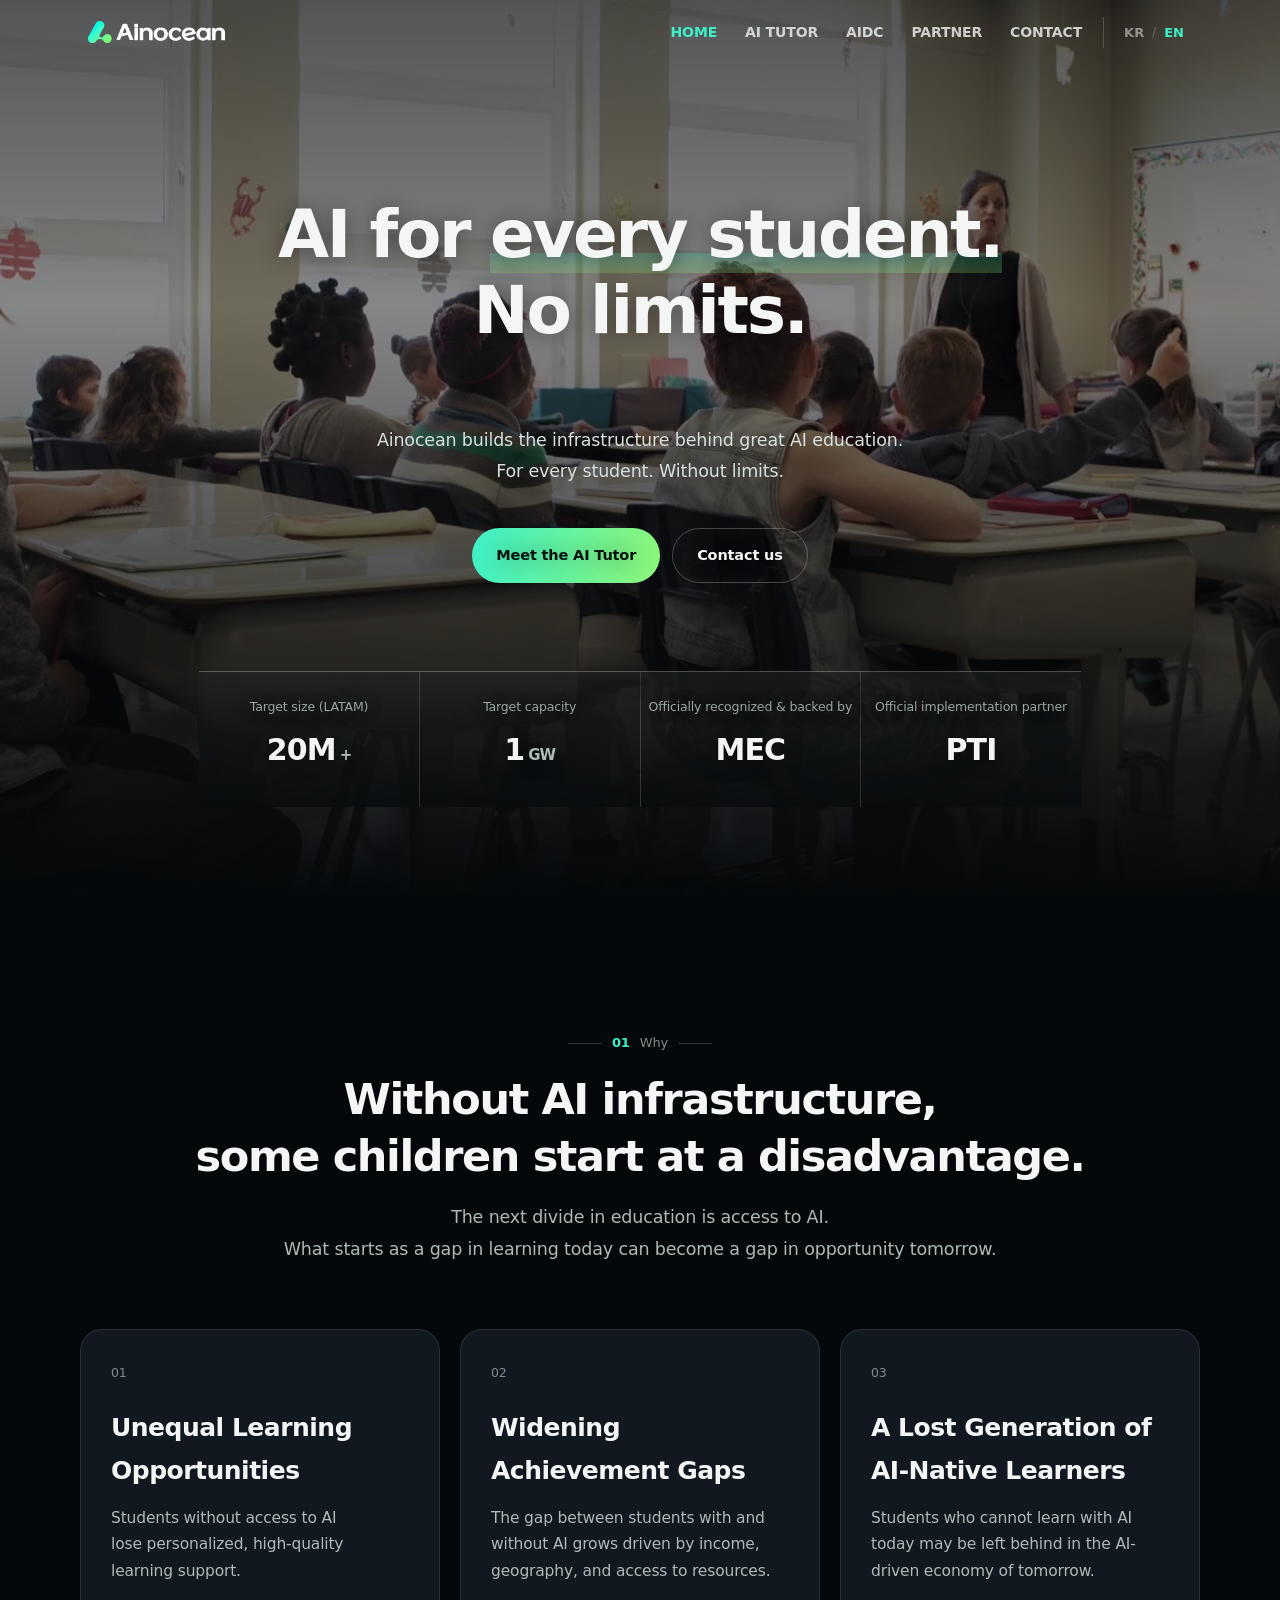
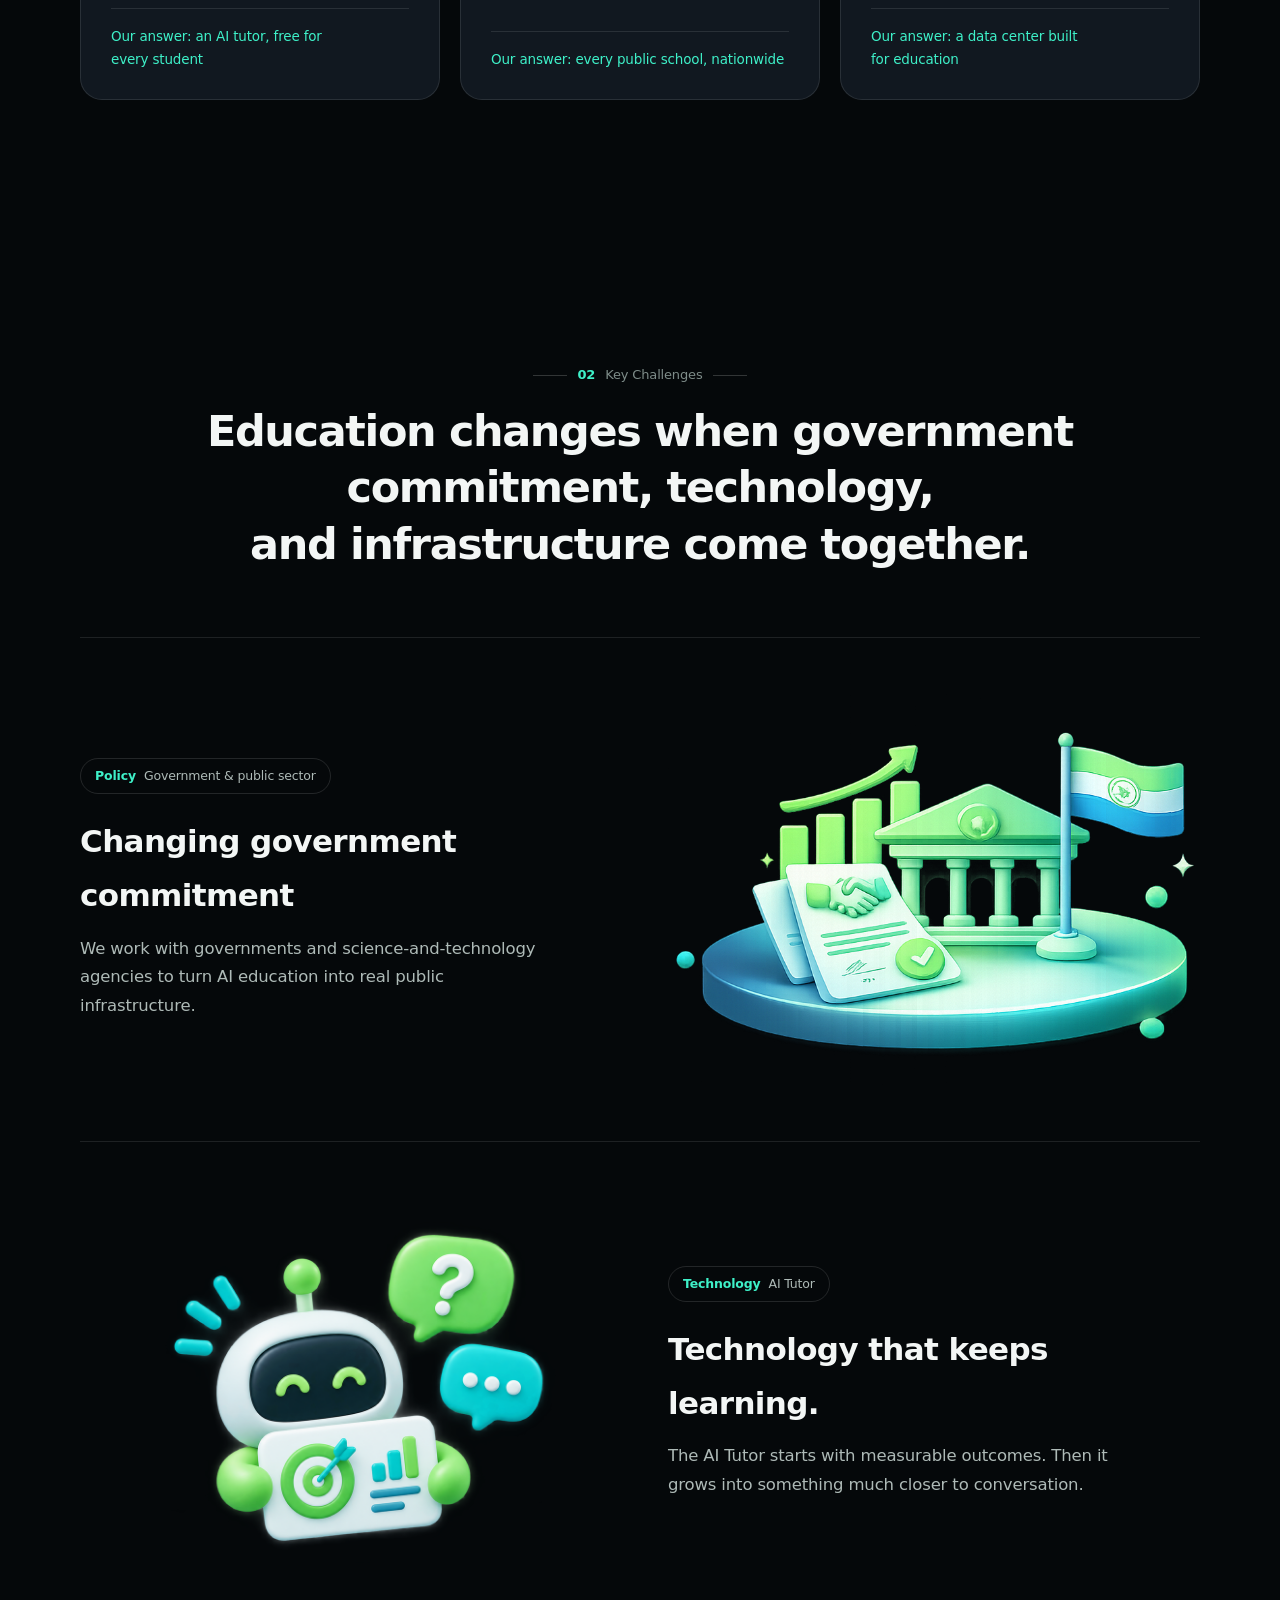
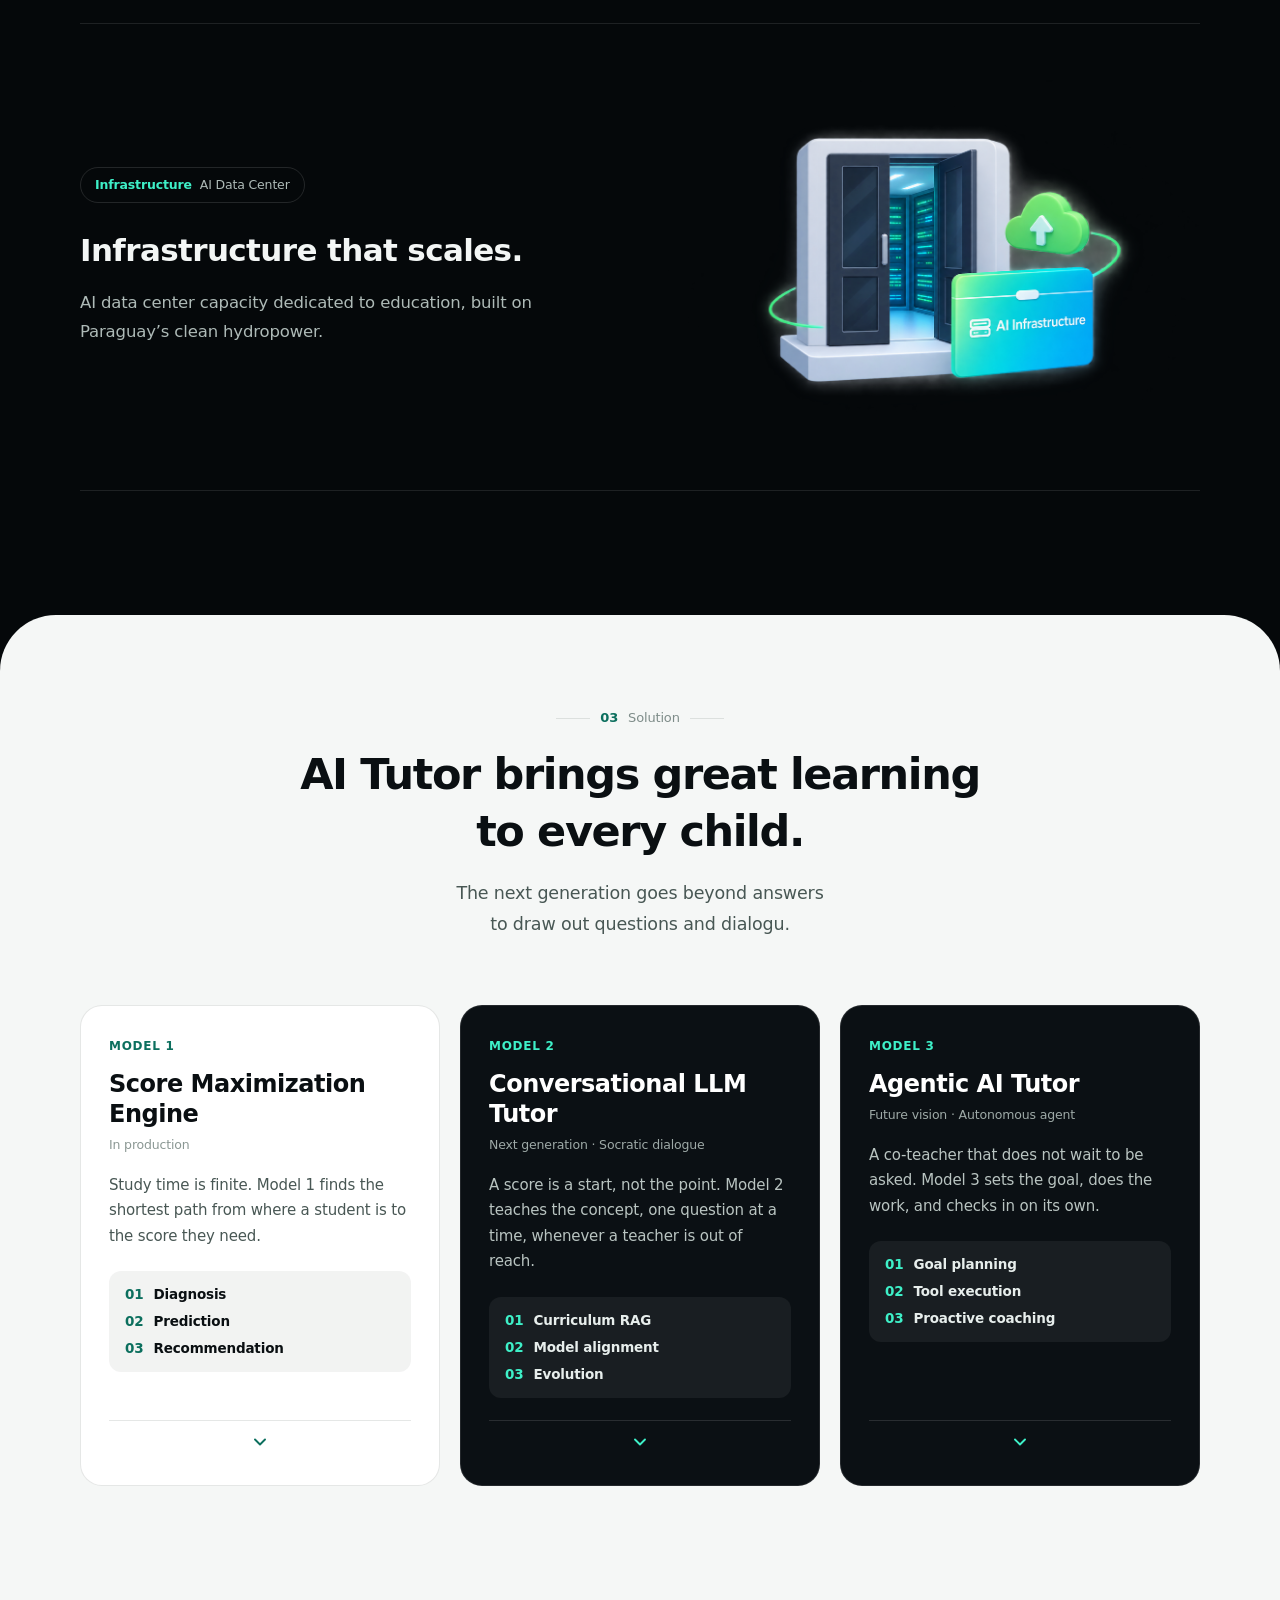
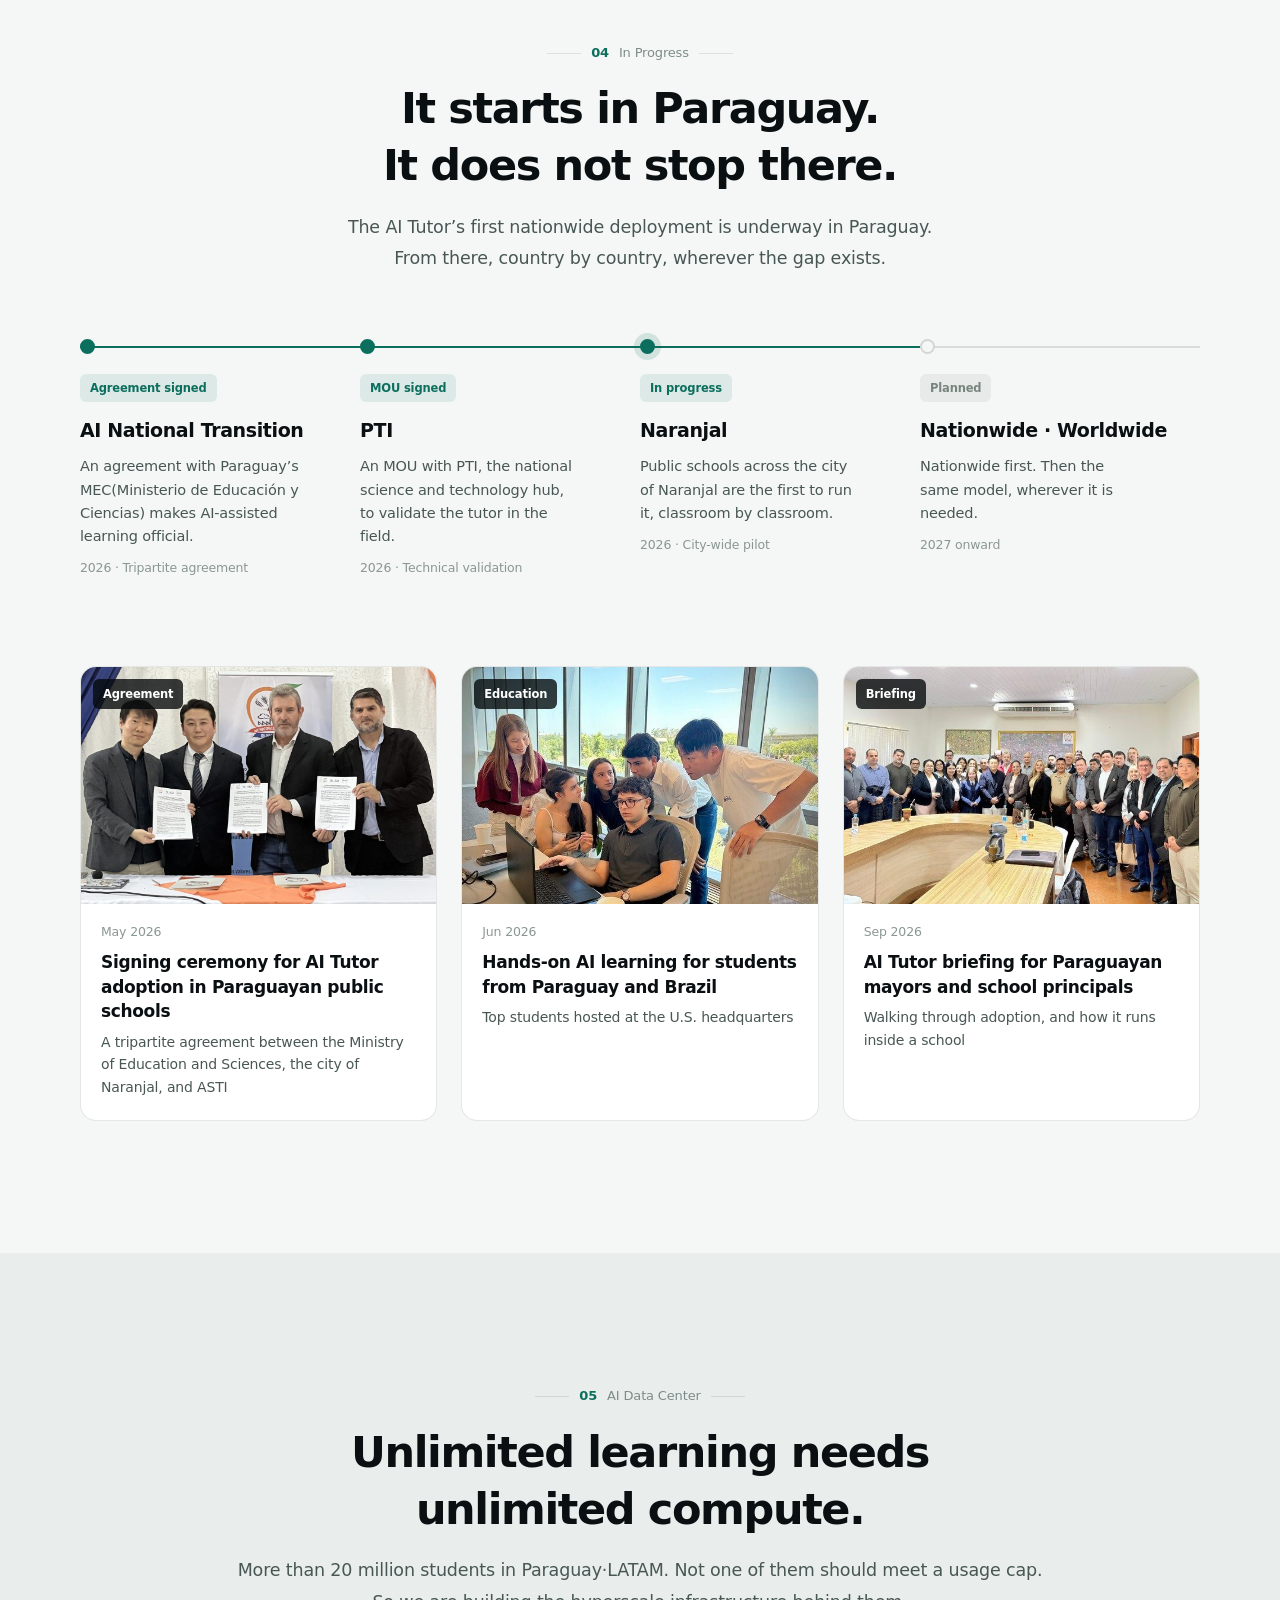
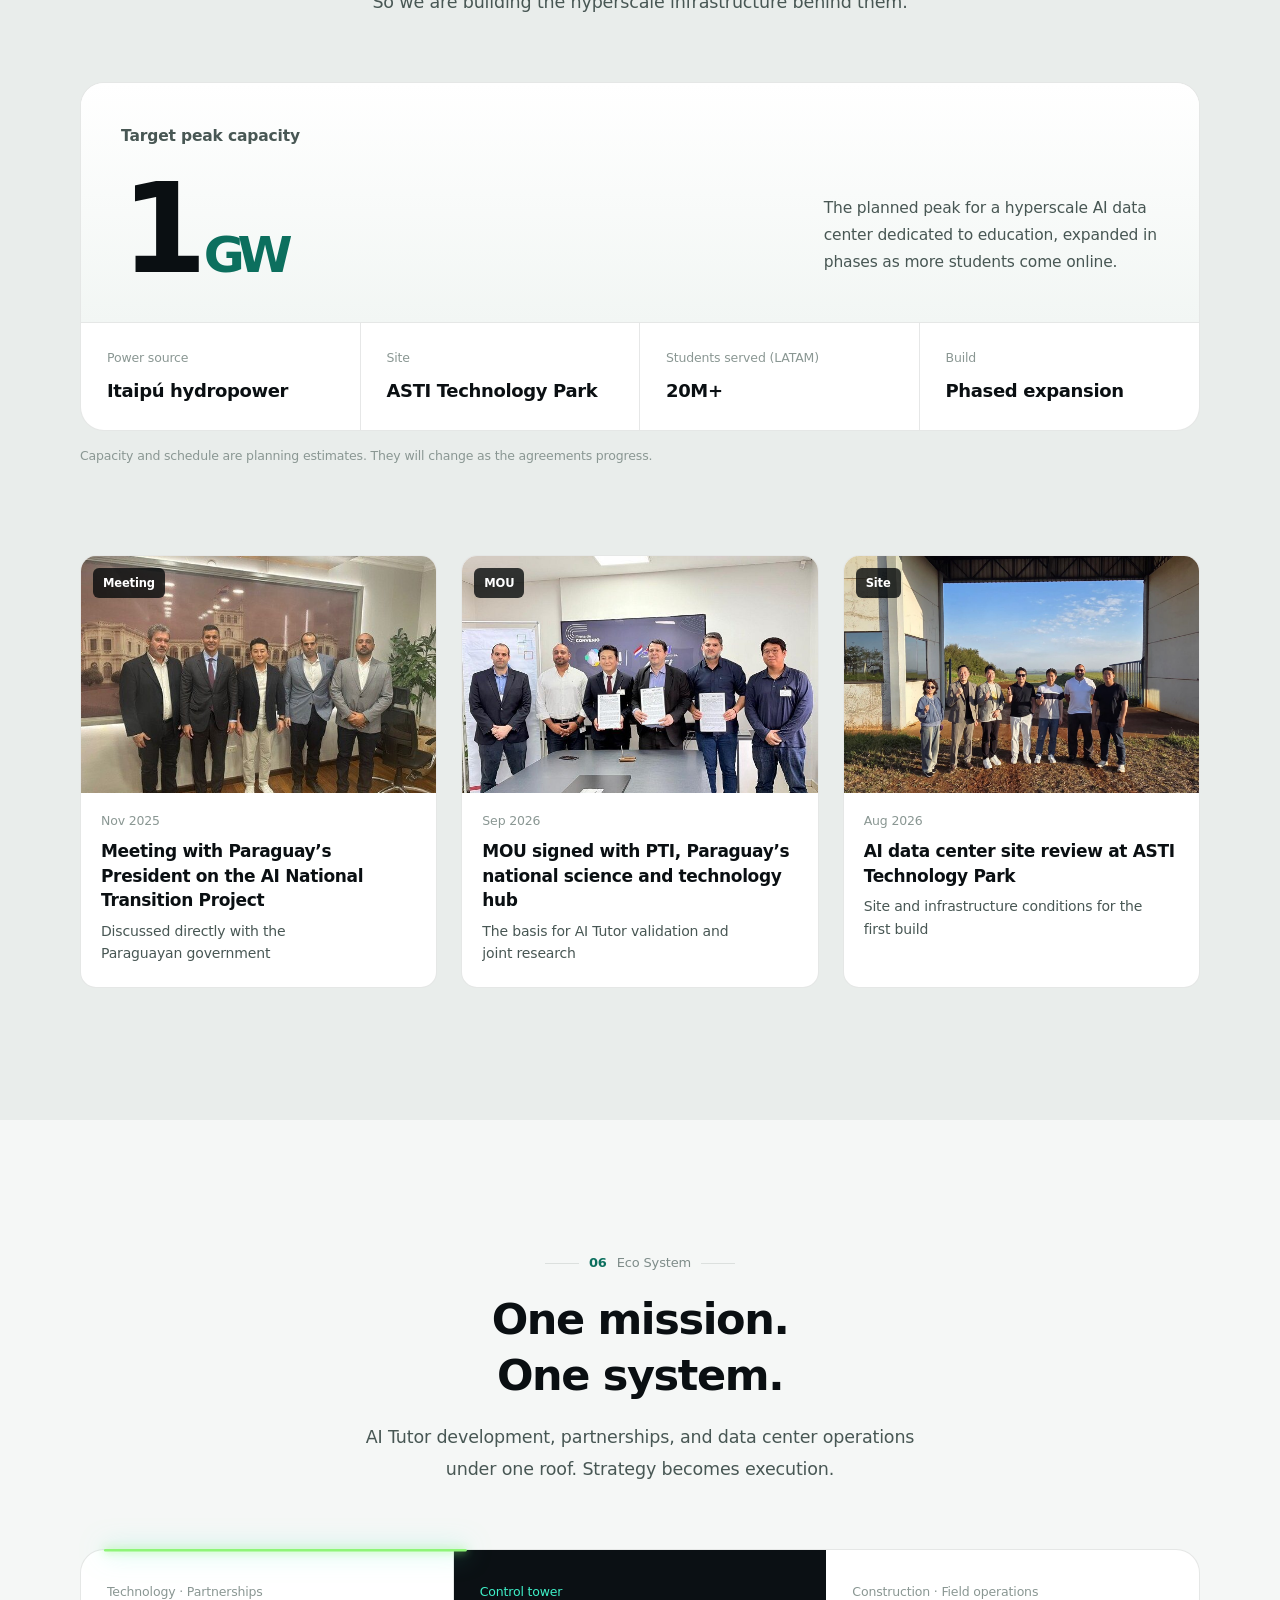
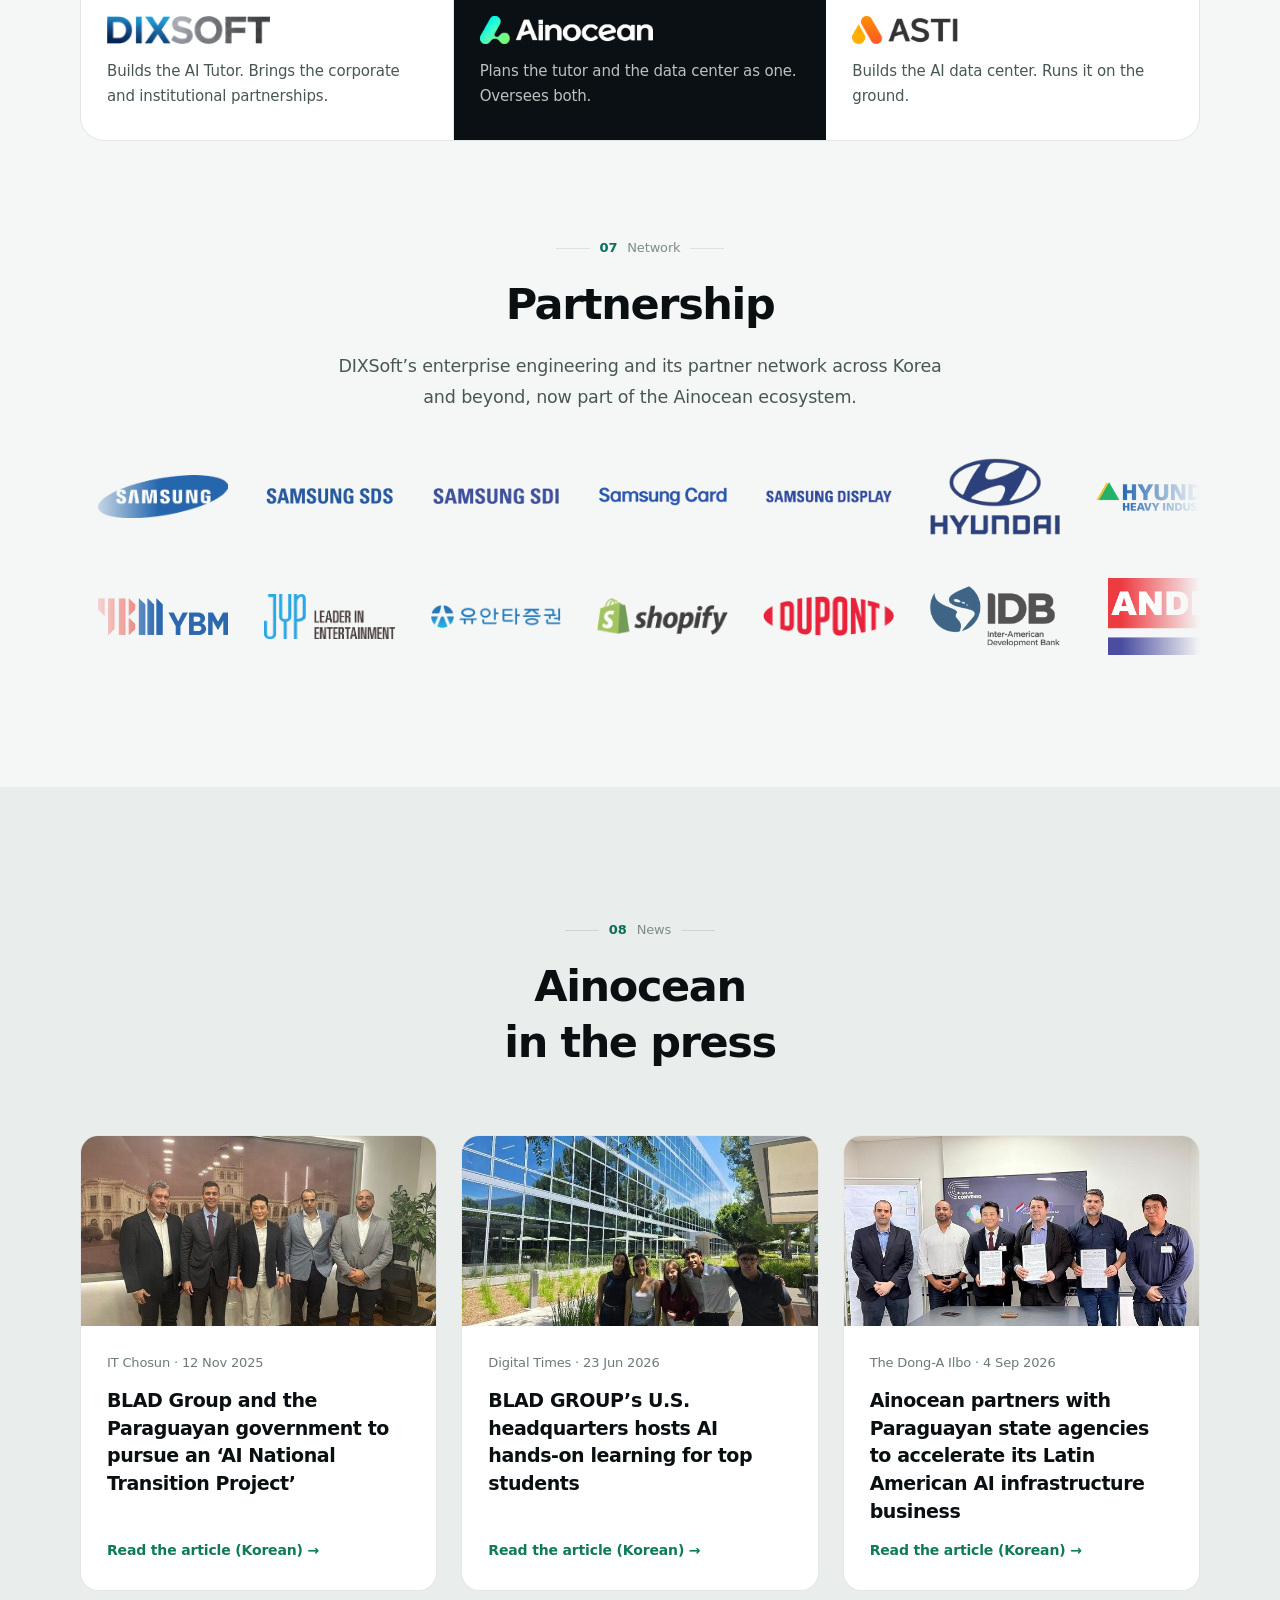
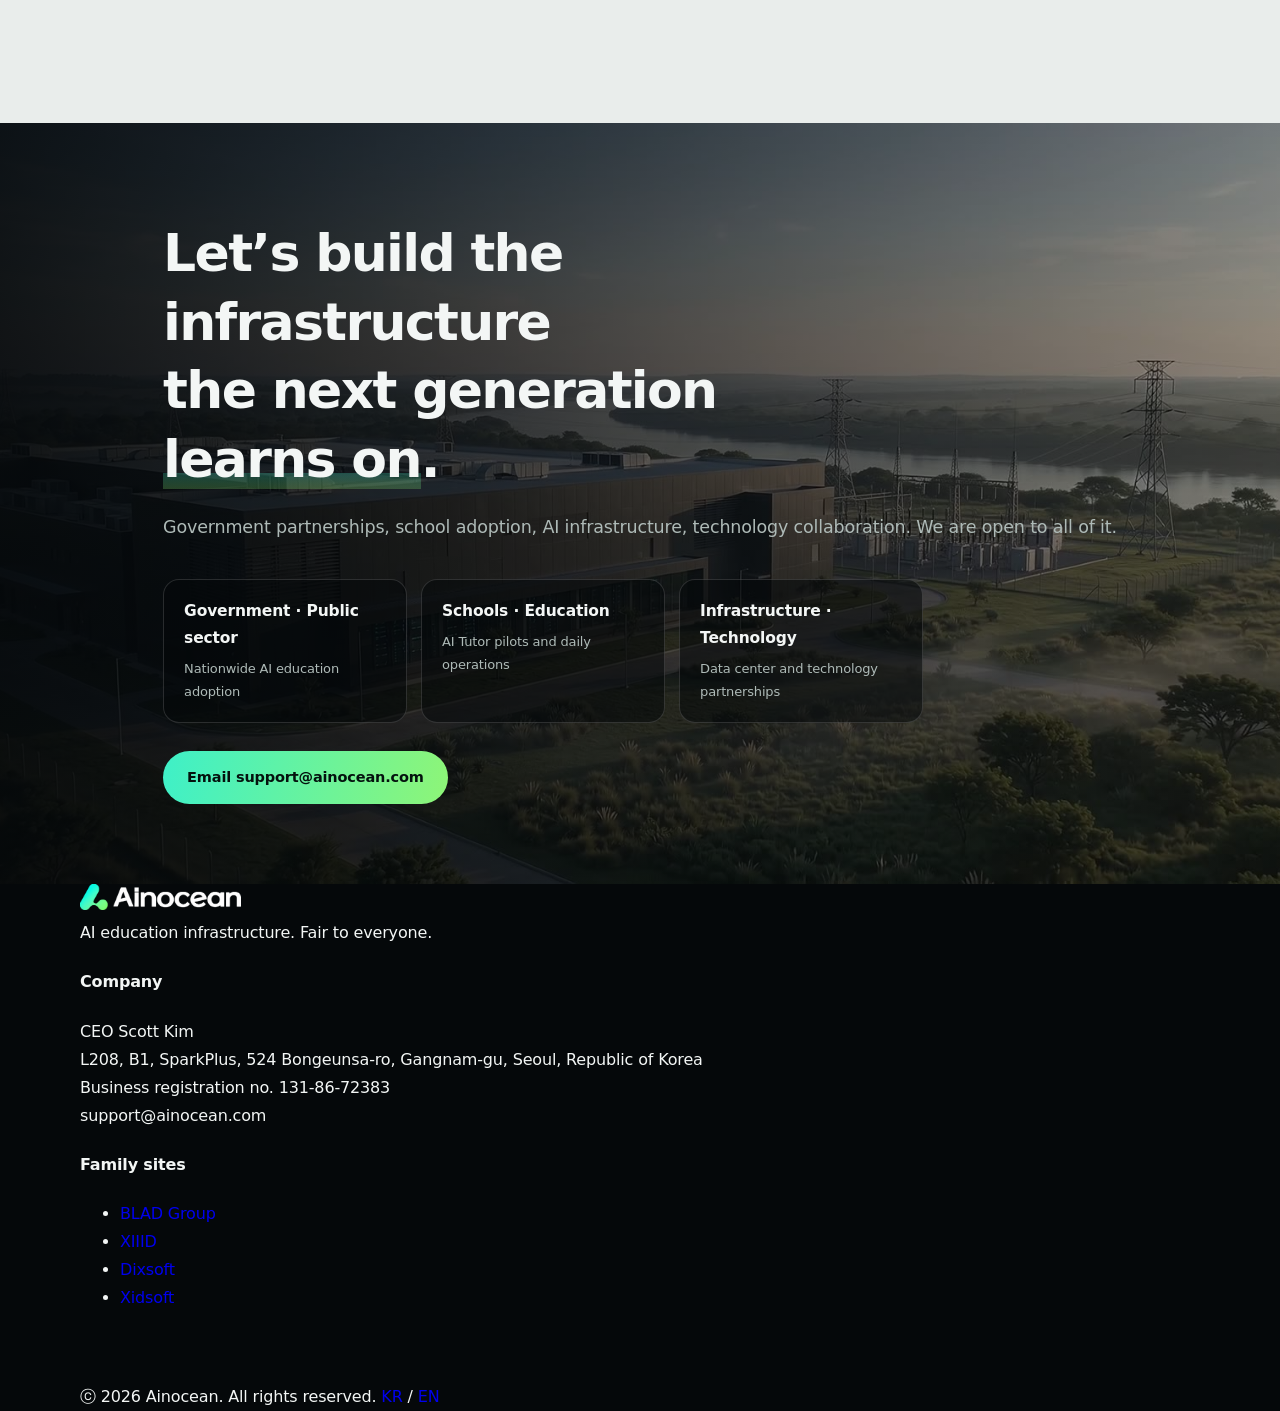
==== index.html @ 26c19477 "Update index.html" ====
<!doctype html>
<html lang="en">
  <head>
    <meta charset="utf-8" />
    <meta name="viewport" content="width=device-width, initial-scale=1" />
    <title>Ainocean</title>
    <meta
      name="description"
      content="From the AI Tutor to hyperscale AI data centers, Ainocean builds the infrastructure that puts every child on equal footing."
    />
    <meta name="theme-color" content="#05080A" />
    <link rel="canonical" href="https://www.ainocean.com/index.html" />
    <link rel="alternate" hreflang="ko" href="kr.html" />
    <link rel="alternate" hreflang="en" href="index.html" />
    <meta property="og:type" content="website" />
    <meta property="og:title" content="Ainocean — AI education infrastructure, fair to everyone" />
    <meta
      property="og:description"
      content="From the AI Tutor to hyperscale AI data centers. Nationwide AI education infrastructure, starting in Paraguay."
    />
    <meta property="og:image" content="assets/img/hero-poster.jpg" />
    <meta property="og:locale" content="en_US" />
    <link rel="icon" href="assets/logo/ainocean-mark.png" type="image/png" />
    <link rel="apple-touch-icon" href="assets/logo/ainocean-mark.png" />
    <link rel="stylesheet" href="css/style.css?v=20261112-footer-v4" />
  </head>
  <body>
    <!-- ===== top bar ===== -->
    <header class="hdr">
      <div class="inner">
        <a class="brand" href="#home" aria-label="Ainocean home">
          <img src="assets/logo/ainocean-white.png" alt="Ainocean" />
        </a>

        <button
          class="burger"
          type="button"
          aria-label="Open menu"
          aria-expanded="false"
          aria-controls="site-menu"
        >
          <span></span><span></span><span></span>
        </button>

        <div class="menu" id="site-menu">
          <nav class="nav" aria-label="Main menu">
            <a href="#home">HOME</a>
            <a href="#ai-tutor">AI TUTOR</a>
            <a href="#aidc">AIDC</a>
            <a href="#partner">PARTNER</a>
            <a href="#contact">CONTACT</a>
          </nav>
          <div class="lang">
            <a href="kr.html" data-lang="ko">KR</a>
            <span class="sep">/</span>
            <a href="index.html" data-lang="en" aria-current="page">EN</a>
          </div>
        </div>
      </div>
    </header>

    <div id="ain-app">
      <!-- ===== hero ===== -->
      <section class="hero" id="home">
        <div class="ph"></div>
        <div class="vid">
          <video
            class="bgv"
            data-src="assets/video/hero.mp4"
            poster="assets/img/hero-poster.jpg"
            muted
            loop
            playsinline
            autoplay
            preload="none"
            tabindex="-1"
            aria-hidden="true"
          ></video>
        </div>
        <div class="sc"></div>
        <div class="w hi">
          <h1>AI for <span class="mk">every student.</span><br />No limits.</h1>
          <p class="lead">
            Ainocean builds the infrastructure behind great AI education. <br class="nb" />For every
            student. Without limits.
          </p>
          <div class="cta">
            <a class="btn" href="#ai-tutor">Meet the AI Tutor</a>
            <a class="btn g" href="#contact">Contact us</a>
          </div>
          <div class="kpi">
            <div>
              <span>Target size (LATAM)</span><strong>20M<em>+</em></strong>
            </div>
            <div>
              <span>Target capacity</span><strong>1<em>GW</em></strong>
            </div>
            <div><span>Officially recognized & backed by</span><strong>MEC</strong></div>
            <div><span>Official implementation partner</span><strong>PTI</strong></div>
          </div>
        </div>
      </section>

      <!-- ===== 01 Why ===== -->
      <section class="s" id="why">
        <div class="w">
          <div class="hd">
            <p class="idx"><i></i><b>01</b> Why<i></i></p>
            <h2>
              Without AI infrastructure, <br class="nb" />some children start at a disadvantage.
            </h2>
            <p class="lead">
              The next divide in education is access to AI.<br class="nb" />What starts as a gap in
              learning today can become a gap in opportunity tomorrow.
            </p>
          </div>
          <div class="g3">
            <div class="card">
              <p class="n">01</p>
              <h3>Unequal Learning Opportunities</h3>
              <p>Students without access to AI lose personalized, high-quality learning support.</p>
              <p class="fx">Our answer: an AI tutor, free for every student</p>
            </div>
            <div class="card">
              <p class="n">02</p>
              <h3>Widening Achievement Gaps</h3>
              <p>
                The gap between students with and without AI grows driven by income, geography, and
                access to resources.
              </p>
              <p class="fx">Our answer: every public school, nationwide</p>
            </div>
            <div class="card">
              <p class="n">03</p>
              <h3>A Lost Generation of AI-Native Learners</h3>
              <p>
                Students who cannot learn with AI today may be left behind in the AI-driven economy
                of tomorrow.
              </p>
              <p class="fx">Our answer: a data center built for education</p>
            </div>
          </div>
        </div>
      </section>

      <!-- ===== 02 Key Challenges ===== -->
      <section class="s" id="challenges">
        <div class="w">
          <div class="hd">
            <p class="idx"><i></i><b>02</b> Key Challenges<i></i></p>
            <h2>
              Education changes when government commitment, technology, <br class="nb" />and
              infrastructure come together.
            </h2>
          </div>
          <div class="pl">
            <div class="tx">
              <span class="tag"><b>Policy</b> Government &amp; public sector</span>
              <h3>Changing government commitment</h3>
              <p>
                We work with governments and science-and-technology agencies to turn AI education
                into real public infrastructure.
              </p>
            </div>
            <div>
              <img
                src="assets/img/ill-policy.png"
                alt="Illustration of government and public sector collaboration"
                loading="lazy"
              />
            </div>
          </div>
          <div class="pl r">
            <div class="tx">
              <span class="tag"><b>Technology</b> AI Tutor</span>
              <h3>Technology that keeps learning.</h3>
              <p>
                The AI Tutor starts with measurable outcomes. Then it grows into something much
                closer to conversation.
              </p>
            </div>
            <div>
              <img
                src="assets/img/ill-technology.png"
                alt="Illustration of a conversational AI tutor"
                loading="lazy"
              />
            </div>
          </div>
          <div class="pl">
            <div class="tx">
              <span class="tag"><b>Infrastructure</b> AI Data Center</span>
              <h3>Infrastructure that scales.</h3>
              <p>
                AI data center capacity dedicated to education, built on Paraguay’s clean
                hydropower.
              </p>
            </div>
            <div>
              <img
                src="assets/img/ill-infrastructure.png"
                alt="Illustration of AI data center infrastructure"
                loading="lazy"
              />
            </div>
          </div>
        </div>
      </section>

      <div class="st"></div>

      <!-- ===== 03 Solution ===== -->
      <section class="s p" id="ai-tutor" style="padding-top: 36px">
        <div class="w">
          <div class="hd">
            <p class="idx"><i></i><b>03</b> Solution<i></i></p>
            <h2>AI Tutor brings great learning <br class="nb" />to every child.</h2>
            <p class="lead">
              The next generation goes beyond answers <br class="nb" />to draw out questions and
              dialogu.
            </p>
          </div>
          <div class="mdl">
            <article class="mc">
              <p class="mn">MODEL 1</p>
              <h3>Score Maximization Engine</h3>
              <p class="mst">In production</p>
              <p class="mds">
                Study time is finite. Model 1 finds the shortest path from where a student is to the
                score they need.
              </p>
              <ol class="mfl">
                <li><b>01</b> Diagnosis</li>
                <li><b>02</b> Prediction</li>
                <li><b>03</b> Recommendation</li>
              </ol>
              <details class="mx">
                <summary aria-label="Show details">
                  <svg class="chv" viewBox="0 0 20 20" aria-hidden="true" focusable="false">
                    <path d="M5 7.5 10 12.5 15 7.5" />
                  </svg>
                </summary>
                <div class="mxb">
                  <ul class="mft">
                    <li>
                      <b>Ultra-fast diagnosis</b>Five adaptive questions. That is all it takes to
                      place a student accurately.
                    </li>
                    <li>
                      <b>Optimal learning path</b>It serves the problems that move the score most,
                      minute for minute.
                    </li>
                    <li>
                      <b>Proven foundation</b>Riiid’s Knowledge Space Theory and deep learning
                      models, already tested at scale.
                    </li>
                  </ul>
                  <p class="mcq">
                    Three to five questions predict a 75. Then comes the practice that reaches 89,
                    and the reason it works.
                  </p>
                </div>
              </details>
            </article>
            <article class="mc nx">
              <p class="mn">MODEL 2</p>
              <h3>Conversational LLM Tutor</h3>
              <p class="mst">Next generation · Socratic dialogue</p>
              <p class="mds">
                A score is a start, not the point. Model 2 teaches the concept, one question at a
                time, whenever a teacher is out of reach.
              </p>
              <ol class="mfl">
                <li><b>01</b> Curriculum RAG</li>
                <li><b>02</b> Model alignment</li>
                <li><b>03</b> Evolution</li>
              </ol>
              <details class="mx">
                <summary aria-label="Show details">
                  <svg class="chv" viewBox="0 0 20 20" aria-hidden="true" focusable="false">
                    <path d="M5 7.5 10 12.5 15 7.5" />
                  </svg>
                </summary>
                <div class="mxb">
                  <ul class="mft">
                    <li>
                      <b>Curriculum RAG indexing</b>Grounded in Paraguay’s own textbooks and
                      national curriculum. Accurate, and safe by design.
                    </li>
                    <li>
                      <b>Teacher-in-the-loop RLHF</b>Tuned on feedback from Paraguayan teachers who
                      are in classrooms right now.
                    </li>
                    <li>
                      <b>Continuous evolution</b>From rules to reasoning, one release at a time.
                    </li>
                  </ul>
                  <p class="mcq">A tutor built for the Paraguayan classroom. Not adapted to it.</p>
                </div>
              </details>
            </article>
            <article class="mc nx">
              <p class="mn">MODEL 3</p>
              <h3>Agentic AI Tutor</h3>
              <p class="mst">Future vision · Autonomous agent</p>
              <p class="mds">
                A co-teacher that does not wait to be asked. Model 3 sets the goal, does the work,
                and checks in on its own.
              </p>
              <ol class="mfl">
                <li><b>01</b> Goal planning</li>
                <li><b>02</b> Tool execution</li>
                <li><b>03</b> Proactive coaching</li>
              </ol>
              <details class="mx">
                <summary aria-label="Show details">
                  <svg class="chv" viewBox="0 0 20 20" aria-hidden="true" focusable="false">
                    <path d="M5 7.5 10 12.5 15 7.5" />
                  </svg>
                </summary>
                <div class="mxb">
                  <ul class="mft">
                    <li>
                      <b>Multi-step goal decomposition</b>A full term of curriculum, broken into
                      weekly milestones for each student.
                    </li>
                    <li>
                      <b>Early misconception detection</b>It reads hesitation. And steps in before a
                      mistake becomes a habit.
                    </li>
                    <li>
                      <b>Human teacher copilot</b>The moment a student is truly stuck, the teacher
                      knows.
                    </li>
                  </ul>
                  <p class="mcq">An agent that carries the whole arc of learning.</p>
                </div>
              </details>
            </article>
          </div>
        </div>
      </section>

      <!-- ===== 04 In Progress ===== -->
      <section class="s p" id="progress" style="padding-top: 24px">
        <div class="w">
          <div class="hd">
            <p class="idx"><i></i><b>04</b> In Progress<i></i></p>
            <h2>It starts in Paraguay. <br class="nb" />It does not stop there.</h2>
            <p class="lead">
              The AI Tutor’s first nationwide deployment is underway in Paraguay.
              <br class="nb" />From there, country by country, wherever the gap exists.
            </p>
          </div>
          <div class="tl">
            <div class="dn">
              <div class="dt"></div>
              <span class="cp">Agreement signed</span>
              <h3>AI National Transition</h3>
              <p>
                An agreement with Paraguay’s MEC(Ministerio de Educación y Ciencias) makes
                AI-assisted learning official.
              </p>
              <p class="wn">2026 · Tripartite agreement</p>
            </div>
            <div class="dn">
              <div class="dt"></div>
              <span class="cp">MOU signed</span>
              <h3>PTI</h3>
              <p>
                An MOU with PTI, the national science and technology hub, to validate the tutor in
                the field.
              </p>
              <p class="wn">2026 · Technical validation</p>
            </div>
            <div class="nw">
              <div class="dt"></div>
              <span class="cp">In progress</span>
              <h3>Naranjal</h3>
              <p>
                Public schools across the city of Naranjal are the first to run it, classroom by
                classroom.
              </p>
              <p class="wn">2026 · City-wide pilot</p>
            </div>
            <div class="nx2">
              <div class="dt"></div>
              <span class="cp">Planned</span>
              <h3>Nationwide · Worldwide</h3>
              <p>Nationwide first. Then the same model, wherever it is needed.</p>
              <p class="wn">2027 onward</p>
            </div>
          </div>
          <div class="nw3">
            <article class="nc">
              <div class="th" style="background-image: url(assets/img/gallery-agreement.jpg)">
                <span class="tg">Agreement</span>
              </div>
              <div class="bd">
                <p class="wn">May 2026</p>
                <h3>Signing ceremony for AI Tutor adoption in Paraguayan public schools</h3>
                <p>
                  A tripartite agreement between the Ministry of Education and Sciences, the city of
                  Naranjal, and ASTI
                </p>
              </div>
            </article>
            <article class="nc">
              <div class="th" style="background-image: url(assets/img/gallery-workshop.jpg)">
                <span class="tg">Education</span>
              </div>
              <div class="bd">
                <p class="wn">Jun 2026</p>
                <h3>Hands-on AI learning for students from Paraguay and Brazil</h3>
                <p>Top students hosted at the U.S. headquarters</p>
              </div>
            </article>
            <article class="nc">
              <div class="th" style="background-image: url(assets/img/gallery-briefing.jpg)">
                <span class="tg">Briefing</span>
              </div>
              <div class="bd">
                <p class="wn">Sep 2026</p>
                <h3>AI Tutor briefing for Paraguayan mayors and school principals</h3>
                <p>Walking through adoption, and how it runs inside a school</p>
              </div>
            </article>
          </div>
        </div>
      </section>

      <!-- ===== 05 AI Data Center ===== -->
      <section class="s p2" id="aidc">
        <div class="w">
          <div class="hd">
            <p class="idx"><i></i><b>05</b> AI Data Center<i></i></p>
            <h2>Unlimited learning needs <br class="nb" />unlimited compute.</h2>
            <p class="lead">
              More than 20 million students in Paraguay·LATAM. Not one of them should meet a usage
              cap. <br class="nb" />So we are building the hyperscale infrastructure behind them.
            </p>
          </div>
          <div class="cap">
            <div class="tp">
              <div>
                <p class="tl2">Target peak capacity</p>
                <div class="big">1<em>GW</em></div>
              </div>
              <p>
                The planned peak for a hyperscale AI data center dedicated to education, expanded in
                phases as more students come online.
              </p>
            </div>
            <div class="fct">
              <div><span>Power source</span><strong>Itaipú hydropower</strong></div>
              <div><span>Site</span><strong>ASTI Technology Park</strong></div>
              <div><span>Students served (LATAM)</span><strong>20M+</strong></div>
              <div><span>Build</span><strong>Phased expansion</strong></div>
            </div>
          </div>
          <p class="note">
            Capacity and schedule are planning estimates. They will change as the agreements
            progress.
          </p>
          <div class="nw3">
            <article class="nc">
              <div class="th" style="background-image: url(assets/img/gallery-president.jpg)">
                <span class="tg">Meeting</span>
              </div>
              <div class="bd">
                <p class="wn">Nov 2025</p>
                <h3>Meeting with Paraguay’s President on the AI National Transition Project</h3>
                <p>Discussed directly with the Paraguayan government</p>
              </div>
            </article>
            <article class="nc">
              <div class="th" style="background-image: url(assets/img/gallery-pti-mou.jpg)">
                <span class="tg">MOU</span>
              </div>
              <div class="bd">
                <p class="wn">Sep 2026</p>
                <h3>MOU signed with PTI, Paraguay’s national science and technology hub</h3>
                <p>The basis for AI Tutor validation and joint research</p>
              </div>
            </article>
            <article class="nc">
              <div class="th" style="background-image: url(assets/img/gallery-site.jpg)">
                <span class="tg">Site</span>
              </div>
              <div class="bd">
                <p class="wn">Aug 2026</p>
                <h3>AI data center site review at ASTI Technology Park</h3>
                <p>Site and infrastructure conditions for the first build</p>
              </div>
            </article>
          </div>
        </div>
      </section>

      <!-- ===== 06 Eco System + 07 Partnership ===== -->
      <section class="s p" id="eco">
        <div class="w">
          <div class="hd">
            <p class="idx"><i></i><b>06</b> Eco System<i></i></p>
            <h2>One mission.<br />One system.</h2>
            <p class="lead">
              AI Tutor development, partnerships, and data center operations <br class="nb" />under
              one roof. Strategy becomes execution.
            </p>
          </div>
          <div class="ecow" data-tracer>
            <svg class="tracer" aria-hidden="true" focusable="false"><rect /></svg>
            <div class="eco">
              <div>
                <p class="rl">Technology · Partnerships</p>
                <h3 class="lgh">
                  <img src="assets/logo/dixsoft.png" alt="DIXSoft" loading="lazy" />
                </h3>
                <p>Builds the AI Tutor. Brings the corporate and institutional partnerships.</p>
              </div>
              <div class="co">
                <p class="rl">Control tower</p>
                <h3 class="lgh">
                  <img src="assets/logo/ainocean-white.png" alt="Ainocean" loading="lazy" />
                </h3>
                <p>Plans the tutor and the data center as one. Oversees both.</p>
              </div>
              <div>
                <p class="rl">Construction · Field operations</p>
                <h3 class="lgh"><img src="assets/logo/asti.png" alt="ASTI" loading="lazy" /></h3>
                <p>Builds the AI data center. Runs it on the ground.</p>
              </div>
            </div>
          </div>

          <div class="hd" id="partner" style="margin: 96px 0 40px">
            <p class="idx"><i></i><b>07</b> Network<i></i></p>
            <h2>Partnership</h2>
            <p class="lead">
              DIXSoft’s enterprise engineering and its partner network across Korea
              <br class="nb" />and beyond, now part of the Ainocean ecosystem.
            </p>
          </div>
          <div class="mq" role="img" aria-label="Partner and client logos">
            <div class="mqr">
              <div class="mqg">
                <div class="mqi">
                  <img src="assets/partners/samsung.png" alt="Samsung" loading="lazy" />
                </div>
                <div class="mqi">
                  <img src="assets/partners/samsung-sds.png" alt="Samsung SDS" loading="lazy" />
                </div>
                <div class="mqi">
                  <img src="assets/partners/samsung-sdi.png" alt="Samsung SDI" loading="lazy" />
                </div>
                <div class="mqi">
                  <img src="assets/partners/samsung-card.png" alt="Samsung Card" loading="lazy" />
                </div>
                <div class="mqi">
                  <img
                    src="assets/partners/samsung-display.png"
                    alt="Samsung Display"
                    loading="lazy"
                  />
                </div>
                <div class="mqi">
                  <img src="assets/partners/hyundai.png" alt="Hyundai Motor" loading="lazy" />
                </div>
                <div class="mqi">
                  <img
                    src="assets/partners/hyundai-heavy.png"
                    alt="HD Hyundai Heavy Industries"
                    loading="lazy"
                  />
                </div>
                <div class="mqi"><img src="assets/partners/sk.png" alt="SK" loading="lazy" /></div>
                <div class="mqi"><img src="assets/partners/kt.png" alt="KT" loading="lazy" /></div>
                <div class="mqi">
                  <img
                    src="assets/partners/hanwha-total.png"
                    alt="Hanwha TotalEnergies"
                    loading="lazy"
                  />
                </div>
                <div class="mqi">
                  <img src="assets/partners/kyungshin.png" alt="Kyungshin" loading="lazy" />
                </div>
                <div class="mqi">
                  <img src="assets/partners/pulmuone.png" alt="Pulmuone" loading="lazy" />
                </div>
                <div class="mqi">
                  <img
                    src="assets/partners/korea-gas.png"
                    alt="Korea Gas Corporation"
                    loading="lazy"
                  />
                </div>
                <div class="mqi">
                  <img
                    src="assets/partners/korea-expressway.png"
                    alt="Korea Expressway Corporation"
                    loading="lazy"
                  />
                </div>
                <div class="mqi">
                  <img
                    src="assets/partners/keri-kr.png"
                    alt="Korea Electrotechnology Research Institute"
                    loading="lazy"
                  />
                </div>
                <div class="mqi">
                  <img
                    src="assets/partners/seoul.png"
                    alt="Seoul Metropolitan Government"
                    loading="lazy"
                  />
                </div>
                <div class="mqi">
                  <img src="assets/partners/yonsei.png" alt="Yonsei University" loading="lazy" />
                </div>
              </div>
              <div class="mqg" aria-hidden="true">
                <div class="mqi">
                  <img src="assets/partners/samsung.png" alt="Samsung" loading="lazy" />
                </div>
                <div class="mqi">
                  <img src="assets/partners/samsung-sds.png" alt="Samsung SDS" loading="lazy" />
                </div>
                <div class="mqi">
                  <img src="assets/partners/samsung-sdi.png" alt="Samsung SDI" loading="lazy" />
                </div>
                <div class="mqi">
                  <img src="assets/partners/samsung-card.png" alt="Samsung Card" loading="lazy" />
                </div>
                <div class="mqi">
                  <img
                    src="assets/partners/samsung-display.png"
                    alt="Samsung Display"
                    loading="lazy"
                  />
                </div>
                <div class="mqi">
                  <img src="assets/partners/hyundai.png" alt="Hyundai Motor" loading="lazy" />
                </div>
                <div class="mqi">
                  <img
                    src="assets/partners/hyundai-heavy.png"
                    alt="HD Hyundai Heavy Industries"
                    loading="lazy"
                  />
                </div>
                <div class="mqi"><img src="assets/partners/sk.png" alt="SK" loading="lazy" /></div>
                <div class="mqi"><img src="assets/partners/kt.png" alt="KT" loading="lazy" /></div>
                <div class="mqi">
                  <img
                    src="assets/partners/hanwha-total.png"
                    alt="Hanwha TotalEnergies"
                    loading="lazy"
                  />
                </div>
                <div class="mqi">
                  <img src="assets/partners/kyungshin.png" alt="Kyungshin" loading="lazy" />
                </div>
                <div class="mqi">
                  <img src="assets/partners/pulmuone.png" alt="Pulmuone" loading="lazy" />
                </div>
                <div class="mqi">
                  <img
                    src="assets/partners/korea-gas.png"
                    alt="Korea Gas Corporation"
                    loading="lazy"
                  />
                </div>
                <div class="mqi">
                  <img
                    src="assets/partners/korea-expressway.png"
                    alt="Korea Expressway Corporation"
                    loading="lazy"
                  />
                </div>
                <div class="mqi">
                  <img
                    src="assets/partners/keri-kr.png"
                    alt="Korea Electrotechnology Research Institute"
                    loading="lazy"
                  />
                </div>
                <div class="mqi">
                  <img
                    src="assets/partners/seoul.png"
                    alt="Seoul Metropolitan Government"
                    loading="lazy"
                  />
                </div>
                <div class="mqi">
                  <img src="assets/partners/yonsei.png" alt="Yonsei University" loading="lazy" />
                </div>
              </div>
            </div>
            <div class="mqr rev">
              <div class="mqg">
                <div class="mqi">
                  <img src="assets/partners/ybm.png" alt="YBM" loading="lazy" />
                </div>
                <div class="mqi">
                  <img src="assets/partners/jyp.png" alt="JYP Entertainment" loading="lazy" />
                </div>
                <div class="mqi">
                  <img src="assets/partners/yuanta.png" alt="Yuanta Securities" loading="lazy" />
                </div>
                <div class="mqi">
                  <img src="assets/partners/shopify.png" alt="Shopify" loading="lazy" />
                </div>
                <div class="mqi">
                  <img src="assets/partners/dupont.png" alt="DuPont" loading="lazy" />
                </div>
                <div class="mqi">
                  <img src="assets/partners/idb.png" alt="IDB" loading="lazy" />
                </div>
                <div class="mqi">
                  <img src="assets/partners/ande.png" alt="ANDE" loading="lazy" />
                </div>
                <div class="mqi">
                  <img src="assets/partners/renova.png" alt="Renova" loading="lazy" />
                </div>
                <div class="mqi">
                  <img src="assets/partners/avikus.png" alt="Avikus" loading="lazy" />
                </div>
                <div class="mqi">
                  <img src="assets/partners/phantom-ai.png" alt="Phantom AI" loading="lazy" />
                </div>
                <div class="mqi">
                  <img src="assets/partners/roboticslab.png" alt="RoboticsLab" loading="lazy" />
                </div>
                <div class="mqi">
                  <img src="assets/partners/3dtada.png" alt="3DTADA" loading="lazy" />
                </div>
                <div class="mqi">
                  <img src="assets/partners/theplan-g.png" alt="The Plan G" loading="lazy" />
                </div>
                <div class="mqi">
                  <img src="assets/partners/carrot-global.png" alt="Carrot Global" loading="lazy" />
                </div>
                <div class="mqi">
                  <img src="assets/partners/cg-education.png" alt="CG Education" loading="lazy" />
                </div>
                <div class="mqi">
                  <img src="assets/partners/eagle.png" alt="Eagle" loading="lazy" />
                </div>
                <div class="mqi">
                  <img src="assets/partners/mail.png" alt="Maeil Dairies" loading="lazy" />
                </div>
              </div>
              <div class="mqg" aria-hidden="true">
                <div class="mqi">
                  <img src="assets/partners/ybm.png" alt="YBM" loading="lazy" />
                </div>
                <div class="mqi">
                  <img src="assets/partners/jyp.png" alt="JYP Entertainment" loading="lazy" />
                </div>
                <div class="mqi">
                  <img src="assets/partners/yuanta.png" alt="Yuanta Securities" loading="lazy" />
                </div>
                <div class="mqi">
                  <img src="assets/partners/shopify.png" alt="Shopify" loading="lazy" />
                </div>
                <div class="mqi">
                  <img src="assets/partners/dupont.png" alt="DuPont" loading="lazy" />
                </div>
                <div class="mqi">
                  <img src="assets/partners/idb.png" alt="IDB" loading="lazy" />
                </div>
                <div class="mqi">
                  <img src="assets/partners/ande.png" alt="ANDE" loading="lazy" />
                </div>
                <div class="mqi">
                  <img src="assets/partners/renova.png" alt="Renova" loading="lazy" />
                </div>
                <div class="mqi">
                  <img src="assets/partners/avikus.png" alt="Avikus" loading="lazy" />
                </div>
                <div class="mqi">
                  <img src="assets/partners/phantom-ai.png" alt="Phantom AI" loading="lazy" />
                </div>
                <div class="mqi">
                  <img src="assets/partners/roboticslab.png" alt="RoboticsLab" loading="lazy" />
                </div>
                <div class="mqi">
                  <img src="assets/partners/3dtada.png" alt="3DTADA" loading="lazy" />
                </div>
                <div class="mqi">
                  <img src="assets/partners/theplan-g.png" alt="The Plan G" loading="lazy" />
                </div>
                <div class="mqi">
                  <img src="assets/partners/carrot-global.png" alt="Carrot Global" loading="lazy" />
                </div>
                <div class="mqi">
                  <img src="assets/partners/cg-education.png" alt="CG Education" loading="lazy" />
                </div>
                <div class="mqi">
                  <img src="assets/partners/eagle.png" alt="Eagle" loading="lazy" />
                </div>
                <div class="mqi">
                  <img src="assets/partners/mail.png" alt="Maeil Dairies" loading="lazy" />
                </div>
              </div>
            </div>
          </div>
        </div>
      </section>

      <!-- ===== 08 News ===== -->
      <section class="s p2" id="news">
        <div class="w">
          <div class="hd">
            <p class="idx"><i></i><b>08</b> News<i></i></p>
            <h2>Ainocean <br class="nb" />in the press</h2>
          </div>
          <div class="nws">
            <a
              class="na"
              href="https://it.chosun.com/news/articleView.html?idxno=2023092150841"
              target="_blank"
              rel="noopener"
            >
              <div
                class="nth"
                style="background-image: url(assets/img/news-ai-national-transition.jpg)"
              ></div>
              <div class="nbd">
                <p class="wn">IT Chosun · 12 Nov 2025</p>
                <h3>
                  BLAD Group and the Paraguayan government to pursue an ‘AI National Transition
                  Project’
                </h3>
                <span class="ar">Read the article (Korean) →</span>
              </div>
            </a>
            <a
              class="na"
              href="https://n.news.naver.com/mnews/article/029/0003033144?sid=105"
              target="_blank"
              rel="noopener"
            >
              <div
                class="nth"
                style="background-image: url(assets/img/news-us-hq-workshop.jpg)"
              ></div>
              <div class="nbd">
                <p class="wn">Digital Times · 23 Jun 2026</p>
                <h3>BLAD GROUP’s U.S. headquarters hosts AI hands-on learning for top students</h3>
                <span class="ar">Read the article (Korean) →</span>
              </div>
            </a>
            <a
              class="na"
              href="https://www.donga.com/news/Economy/article/all/20260904/134606505/1"
              target="_blank"
              rel="noopener"
            >
              <div class="nth" style="background-image: url(assets/img/news-latam-infra.jpg)"></div>
              <div class="nbd">
                <p class="wn">The Dong-A Ilbo · 4 Sep 2026</p>
                <h3>
                  Ainocean partners with Paraguayan state agencies to accelerate its Latin American
                  AI infrastructure business
                </h3>
                <span class="ar">Read the article (Korean) →</span>
              </div>
            </a>
          </div>
        </div>
      </section>

      <!-- ===== Contact ===== -->
      <section class="fin" id="contact">
        <div class="ph"></div>
        <div class="vid">
          <video
            class="bgv"
            data-src="assets/video/contact.mp4"
            poster="assets/img/contact-poster.jpg"
            muted
            loop
            playsinline
            autoplay
            preload="none"
            tabindex="-1"
            aria-hidden="true"
          ></video>
        </div>
        <div class="sc"></div>
        <div class="w">
          <h2>
            Let’s build the infrastructure<br />the next generation
            <span class="mk">learns on</span>.
          </h2>
          <p class="lead">
            Government partnerships, school adoption, AI infrastructure, technology collaboration.
            We are open to all of it.
          </p>
          <div class="rt">
            <div>
              <b>Government · Public sector</b><span>Nationwide AI education adoption</span>
            </div>
            <div><b>Schools · Education</b><span>AI Tutor pilots and daily operations</span></div>
            <div>
              <b>Infrastructure · Technology</b><span>Data center and technology partnerships</span>
            </div>
          </div>
          <a class="btn" href="mailto:support@ainocean.com">Email support@ainocean.com</a>
        </div>
      </section>

      <!-- ===== footer ===== -->
      <footer class="ft">
        <div class="w">
          <div class="fg">
            <div>
              <img class="lg" src="assets/logo/ainocean-white.png" alt="Ainocean" height="26" />
              <p style="max-width: 38ch">AI education infrastructure. Fair to everyone.</p>
            </div>
            <div>
              <h4>Company</h4>
              <p>
                CEO Scott Kim<br />
                L208, B1, SparkPlus, 524 Bongeunsa-ro, Gangnam-gu, Seoul, Republic of Korea<br />
                Business registration no. 131-86-72383<br />
                support@ainocean.com
              </p>
            </div>
            <div>
              <h4>Family sites</h4>
              <ul class="fs">
                <li><a href="https://blad.ai/" target="_blank" rel="noopener">BLAD Group</a></li>
                <li><a href="https://xiiid.ai/" target="_blank" rel="noopener">XIIID</a></li>
                <li><a href="https://dixsoft.kr/" target="_blank" rel="noopener">Dixsoft</a></li>
                <li><a href="https://xidsoft.com/" target="_blank" rel="noopener">Xidsoft</a></li>
              </ul>
            </div>
            <div>
              <h4><a href="/notice.html">Electronic Notice(전자공고)</a></h4>
            </div>
          </div>
          <div class="fb">
            <span>ⓒ 2026 Ainocean. All rights reserved.</span>
            <span><a href="kr.html">KR</a> / <a href="index.html">EN</a></span>
          </div>
        </div>
      </footer>
    </div>

    <script src="js/main.js?v=20261112-clean" defer></script>
  </body>
</html>
---- css/style.css ----
/* ==========================================================================
   Ainocean — standalone site stylesheet
   Sections: 0) base  1) header  2) hero  3) content sections  4) footer
             5) tablet (<=1024px)  6) mobile (<=900px)  7) small (<=560px)
   ========================================================================== */

/* ---------- 0) base ---------- */
:root {
  --ink: #05080a;
  --ink-2: #0b1014;
  --paper: #f5f7f6;
  --paper-2: #e9edeb;
  --text: #f3f6f5;
  --text-dark: #0a0f12;
  --muted: #aebab7;
  --muted-dark: #485754;
  --mint: #3ef0c8;
  --lime: #8ef577;
  --green: #0c6f5e;
  --hdr-h: 64px;
  --line: rgba(255, 255, 255, 0.1);
  --line-dark: rgba(8, 20, 18, 0.1);
}

* {
  box-sizing: border-box;
}

html {
  scroll-behavior: smooth;
  -webkit-text-size-adjust: 100%;
  text-size-adjust: 100%;
}

body {
  margin: 0;
  background: var(--ink);
  overflow-x: hidden;
}

img {
  max-width: 100%;
}

/* Respect users who ask for less motion */
@media (prefers-reduced-motion: reduce) {
  html {
    scroll-behavior: auto;
  }
  *,
  *::before,
  *::after {
    animation-duration: 0.001ms !important;
    transition-duration: 0.001ms !important;
  }
}

/* ---------- 1) header ---------- */
.hdr {
  position: fixed;
  top: 0;
  left: 0;
  right: 0;
  z-index: 100;
  font-family:
    Pretendard,
    'Apple SD Gothic Neo',
    system-ui,
    -apple-system,
    'Segoe UI',
    Roboto,
    sans-serif;
  transition:
    background 0.3s ease,
    border-color 0.3s ease;
  border-bottom: 1px solid transparent;
}
.hdr.solid {
  background: rgba(5, 8, 10, 0.86);
  -webkit-backdrop-filter: blur(14px);
  backdrop-filter: blur(14px);
  border-bottom-color: var(--line);
}
.hdr .inner {
  max-width: 1200px;
  margin: 0 auto;
  padding: 0 48px;
  height: var(--hdr-h);
  display: flex;
  align-items: center;
  justify-content: space-between;
  gap: clamp(24px, 7vw, 220px);
}
.brand {
  display: flex;
  align-items: center;
  gap: 10px;
  flex: 0 0 auto;
}
.brand img {
  height: 22px;
  width: auto;
  display: block;
}
.menu {
  display: flex;
  align-items: center;
}
.nav {
  display: flex;
  align-items: center;
  gap: 2px;
}
.nav a {
  display: block;
  font-size: 14px;
  font-weight: 600;
  letter-spacing: -0.01em;
  text-decoration: none;
  color: rgba(243, 246, 245, 0.8);
  padding: 10px 13px;
  border-radius: 999px;
  white-space: nowrap;
  transition:
    color 0.2s ease,
    background 0.2s ease;
}
.nav a:hover {
  color: #fff;
  background: rgba(255, 255, 255, 0.09);
}
.nav a.active {
  color: var(--mint);
}
.lang {
  display: flex;
  align-items: center;
  margin-left: 8px;
  padding-left: 12px;
  border-left: 1px solid rgba(255, 255, 255, 0.18);
}
.lang a {
  font-size: 13px;
  font-weight: 700;
  text-decoration: none;
  color: rgba(243, 246, 245, 0.5);
  padding: 8px 8px;
}
.lang a[aria-current='page'] {
  color: var(--mint);
}
.lang .sep {
  color: rgba(243, 246, 245, 0.28);
  font-size: 12px;
}

/* hamburger */
.burger {
  display: none;
  width: 44px;
  height: 44px;
  margin-right: -10px;
  border: 0;
  background: none;
  padding: 0;
  cursor: pointer;
}
.burger span {
  display: block;
  width: 20px;
  height: 2px;
  margin: 4px auto;
  background: #f3f6f5;
  border-radius: 2px;
  transition:
    transform 0.25s ease,
    opacity 0.2s ease;
}
.burger[aria-expanded='true'] span:nth-child(1) {
  transform: translateY(6px) rotate(45deg);
}
.burger[aria-expanded='true'] span:nth-child(2) {
  opacity: 0;
}
.burger[aria-expanded='true'] span:nth-child(3) {
  transform: translateY(-6px) rotate(-45deg);
}

/* ---------- 2) app shell + hero ---------- */
#ain-app {
  width: 100%;
  color: var(--text);
  font-family:
    Pretendard,
    'Apple SD Gothic Neo',
    system-ui,
    -apple-system,
    'Segoe UI',
    Roboto,
    sans-serif;
  font-size: 16px;
  line-height: 1.75;
  letter-spacing: -0.01em;
  text-align: left;
  /* Korean wraps between characters by default, which breaks words mid-way.
     keep-all wraps at spaces instead; overflow-wrap is the safety net. */
  word-break: keep-all;
  overflow-wrap: break-word;
}
#ain-app * {
  box-sizing: border-box;
}
#ain-app .w {
  max-width: 1200px;
  margin: 0 auto;
  padding: 0 48px;
}
#ain-app .s {
  padding: 132px 0;
  background: var(--ink);
  scroll-margin-top: var(--hdr-h);
}
#ain-app .p {
  background: var(--paper);
  color: var(--text-dark);
}
#ain-app .p2 {
  background: var(--paper-2);
  color: var(--text-dark);
}
#ain-app h1 {
  font-size: clamp(34px, 5.2vw, 66px);
  line-height: 1.14;
  font-weight: 800;
  letter-spacing: -0.035em;
  margin: 0;
}
#ain-app h2 {
  font-size: clamp(26px, 3.4vw, 43px);
  line-height: 1.32;
  font-weight: 750;
  letter-spacing: -0.032em;
  margin: 16px 0 18px;
}
#ain-app h3 {
  font-size: 22px;
  font-weight: 700;
  letter-spacing: -0.02em;
  margin: 0;
}
#ain-app h1,
#ain-app h2 {
  text-wrap: balance;
}
#ain-app .lead,
#ain-app .card p,
#ain-app .nc p {
  text-wrap: pretty;
}
#ain-app p {
  margin: 0;
}
#ain-app a {
  text-decoration: none;
}
#ain-app .lead {
  font-size: 17.5px;
  line-height: 1.8;
  color: var(--muted);
}
#ain-app .p .lead,
#ain-app .p2 .lead {
  color: var(--muted-dark);
}
#ain-app .idx {
  display: flex;
  align-items: center;
  justify-content: center;
  gap: 10px;
  font-size: 13px;
  color: #7e8c89;
}
#ain-app .idx b {
  color: var(--mint);
  font-weight: 700;
}
#ain-app .p .idx b,
#ain-app .p2 .idx b {
  color: var(--green);
}
#ain-app .idx i {
  display: block;
  width: 34px;
  height: 1px;
  background: rgba(255, 255, 255, 0.18);
}
#ain-app .p .idx i,
#ain-app .p2 .idx i {
  background: var(--line-dark);
}
#ain-app .hd {
  text-align: center;
  margin-bottom: 64px;
  scroll-margin-top: var(--hdr-h);
}
#ain-app .mk {
  background: linear-gradient(
    transparent 74%,
    rgba(62, 240, 200, 0.24) 74%,
    rgba(142, 245, 119, 0.24) 100%
  );
}
#ain-app .btn {
  display: inline-flex;
  align-items: center;
  justify-content: center;
  gap: 8px;
  font-size: 14.5px;
  font-weight: 700;
  border-radius: 999px;
  padding: 14px 24px;
  min-height: 46px;
  background: linear-gradient(100deg, var(--mint), var(--lime));
}
#ain-app a.btn,
#ain-app a.btn:hover,
#ain-app a.btn:visited {
  color: #04120e;
}
#ain-app .btn.g {
  background: none;
  border: 1px solid rgba(255, 255, 255, 0.24);
}
#ain-app a.btn.g,
#ain-app a.btn.g:hover {
  color: var(--text);
}

/* background video */
#ain-app .vid {
  position: absolute;
  inset: 0;
  overflow: hidden;
  pointer-events: none;
  z-index: 0;
}
#ain-app .bgv {
  position: absolute;
  top: 50%;
  left: 50%;
  transform: translate(-50%, -50%);
  width: 100%;
  height: 100%;
  min-width: 100%;
  min-height: 100%;
  object-fit: cover;
  border: 0;
  display: block;
}

#ain-app .hero {
  position: relative;
  min-height: 100vh;
  min-height: 100svh;
  display: flex;
  align-items: center;
  overflow: hidden;
  background: var(--ink);
  scroll-margin-top: 0;
}
#ain-app .hero .ph {
  position: absolute;
  inset: 0;
  z-index: 0;
  background: url(../assets/img/hero-poster.jpg) center/cover no-repeat;
}
#ain-app .hero .sc {
  position: absolute;
  inset: 0;
  z-index: 2;
  background: linear-gradient(
    180deg,
    rgba(5, 8, 10, 0.66) 0%,
    rgba(5, 8, 10, 0.44) 34%,
    rgba(5, 8, 10, 0.76) 76%,
    var(--ink) 100%
  );
}
#ain-app .hero {
  align-items: flex-start;
}
/* .hero .hi outranks the generic "#ain-app .w" gutter rules, so the clearance
   under the fixed header survives no matter where those rules sit in the file.
   padding-block only: the left/right gutter still comes from .w.
   margin-block:auto centres the copy when there is room and collapses to 0
   when the copy is taller than the hero, so the top can never be clipped. */
#ain-app .hero .hi {
  position: relative;
  z-index: 3;
  text-align: center;
  margin-block: auto;
  padding-block: calc(var(--hdr-h) + 72px) 32px;
  text-shadow: 0 1px 22px rgba(0, 0, 0, 0.45);
}
/* the hero headline is a single line now, so the gap under it carries the
   openness: it scales with the viewport and never drops below 52px */
#ain-app .hi .lead {
  margin: clamp(52px, 6vw, 84px) auto 0;
  color: #d7e0dd;
}
#ain-app .cta {
  display: flex;
  gap: 12px;
  justify-content: center;
  flex-wrap: wrap;
  margin-top: 40px;
}
#ain-app .kpi {
  display: grid;
  grid-template-columns: repeat(4, 1fr);
  gap: 1px;
  margin-top: 88px;
  border-top: 1px solid rgba(255, 255, 255, 0.14);
  background: rgba(255, 255, 255, 0.14);
}
#ain-app .kpi > div {
  background: linear-gradient(180deg, rgba(5, 8, 10, 0.55), rgba(5, 8, 10, 0.9));
  padding: 24px 8px 30px;
}
#ain-app .kpi span {
  display: block;
  font-size: 12.5px;
  color: #9aa6a3;
}
#ain-app .kpi strong {
  display: block;
  font-size: clamp(22px, 2.4vw, 30px);
  font-weight: 750;
  letter-spacing: -0.03em;
  margin-top: 6px;
}
#ain-app .kpi em {
  font-style: normal;
  font-size: 15px;
  font-weight: 600;
  color: var(--muted);
  margin-left: 4px;
}

/* ---------- 3) content sections ---------- */
/* 01 Why */
#ain-app .g3 {
  display: grid;
  grid-template-columns: repeat(3, 1fr);
  gap: 20px;
}
#ain-app .card {
  display: flex;
  flex-direction: column;
  background: #111820;
  border: 1px solid var(--line);
  border-radius: 22px;
  padding: 32px 30px 28px;
}
#ain-app .card .n {
  font-size: 12.5px;
  color: #7e8c89;
}
#ain-app .card h3 {
  font-size: clamp(21px, 2vw, 25px);
  margin: 22px 0 12px;
}
#ain-app .card p {
  font-size: 15.5px;
  color: var(--muted);
  line-height: 1.7;
}
/* auto margin keeps the response line flush with the bottom of every card,
   so the three rules stay on one horizontal line however the copy wraps */
#ain-app .card p:not(.n):not(.fx) {
  margin-bottom: 24px;
}
#ain-app .card .fx {
  margin-top: auto;
  padding-top: 16px;
  border-top: 1px solid var(--line);
  font-size: 13.5px;
  color: var(--mint);
}

/* 02 Key Challenges */
#ain-app .pl {
  display: grid;
  grid-template-columns: 1fr 1fr;
  gap: 56px;
  align-items: center;
  padding: 56px 0;
  border-top: 1px solid var(--line);
}
#ain-app .pl:last-of-type {
  border-bottom: 1px solid var(--line);
}
#ain-app .pl.r .tx {
  order: 2;
}
#ain-app .pl .tag {
  display: inline-flex;
  gap: 8px;
  font-size: 12.5px;
  color: var(--muted);
  border: 1px solid rgba(255, 255, 255, 0.12);
  border-radius: 999px;
  padding: 6px 14px;
}
#ain-app .pl .tag b {
  color: var(--mint);
}
#ain-app .pl h3 {
  font-size: clamp(23px, 2.6vw, 31px);
  margin: 20px 0 12px;
}
#ain-app .pl p {
  color: var(--muted);
  font-size: 16.5px;
  max-width: 46ch;
}
#ain-app .pl img {
  width: 100%;
  height: auto;
  display: block;
}
#ain-app .st {
  height: 56px;
  border-radius: 56px 56px 0 0;
  margin-top: -8px;
  position: relative;
  z-index: 1;
  background: var(--paper);
}

/* 03 Solution — three AI models presented side by side.
   Model 1 is the model in production (light card); models 2 and 3 are the
   next-generation and future-vision models (dark cards), matching the
   light/dark pairing used elsewhere on the site. */
#ain-app .mdl {
  display: grid;
  grid-template-columns: repeat(3, 1fr);
  gap: 20px;
  align-items: start;
}
#ain-app .mc {
  display: flex;
  flex-direction: column;
  background: #fff;
  border: 1px solid var(--line-dark);
  border-radius: 22px;
  padding: 30px 28px 28px;
}
#ain-app .mc.nx {
  background: var(--ink-2);
  border-color: rgba(255, 255, 255, 0.1);
}
#ain-app .mc .mn {
  font-size: 12px;
  font-weight: 700;
  letter-spacing: 0.06em;
  color: var(--green);
}
#ain-app .mc.nx .mn {
  color: var(--mint);
}
#ain-app .mc h3 {
  font-size: clamp(20px, 1.9vw, 24px);
  line-height: 1.26;
  margin: 12px 0 7px;
  color: var(--text-dark);
}
#ain-app .mc.nx h3 {
  color: #fff;
}
#ain-app .mc .mst {
  font-size: 12.5px;
  line-height: 1.5;
  color: #8a9793;
}
#ain-app .mc.nx .mst {
  color: rgba(174, 186, 183, 0.9);
}
#ain-app .mc .mds {
  font-size: 15px;
  line-height: 1.7;
  color: var(--muted-dark);
  margin-top: 18px;
}
#ain-app .mc.nx .mds {
  color: #b9c4c1;
}

/* pipeline: the three ordered stages each model runs through */
#ain-app .mfl {
  list-style: none;
  margin: 22px 0 22px;
  padding: 14px 16px;
  border-radius: 12px;
  background: rgba(8, 20, 18, 0.05);
  display: grid;
  gap: 8px;
}
#ain-app .mc.nx .mfl {
  background: rgba(255, 255, 255, 0.06);
}
#ain-app .mfl li {
  display: flex;
  gap: 10px;
  font-size: 13.5px;
  font-weight: 650;
  line-height: 1.4;
  color: var(--text-dark);
}
#ain-app .mc.nx .mfl li {
  color: #e7eeec;
}
#ain-app .mfl b {
  color: var(--green);
  font-weight: 700;
  font-variant-numeric: tabular-nums;
}
#ain-app .mc.nx .mfl b {
  color: var(--mint);
}

/* capability list — inside the disclosure panel */
#ain-app .mft {
  list-style: none;
  margin: 18px 0 20px;
  padding: 0;
  display: grid;
  gap: 13px;
}
#ain-app .mft li {
  position: relative;
  padding-left: 17px;
  font-size: 14px;
  line-height: 1.62;
  color: var(--muted-dark);
}
#ain-app .mc.nx .mft li {
  color: #b9c4c1;
}
#ain-app .mft li:before {
  content: '';
  position: absolute;
  left: 0;
  top: 8px;
  width: 6px;
  height: 6px;
  border-radius: 50%;
  background: var(--green);
}
#ain-app .mc.nx .mft li:before {
  background: var(--mint);
}
#ain-app .mft b {
  display: block;
  font-weight: 700;
  color: var(--text-dark);
}
#ain-app .mc.nx .mft b {
  color: #fff;
}

/* closing line for each model */
#ain-app .mcq {
  padding: 15px 17px;
  border-radius: 12px;
  background: rgba(8, 20, 18, 0.05);
  font-size: 13.5px;
  line-height: 1.62;
  font-weight: 600;
  color: #3c4b48;
}
#ain-app .mc.nx .mcq {
  background: rgba(255, 255, 255, 0.07);
  color: #d5dedb;
}

/* disclosure: the capability list and the closing line are collapsed by
   default and open on the chevron. Native <details>, so it still works with
   JavaScript disabled. margin-top:auto keeps the chevron on the bottom edge
   of every card, so the three arrows line up while collapsed. */
#ain-app .mx {
  margin-top: auto;
  border-top: 1px solid var(--line-dark);
}
#ain-app .mc.nx .mx {
  border-top-color: rgba(255, 255, 255, 0.12);
}
/* once open, the divider follows the copy above it instead of being
   pushed to the card's bottom edge */
#ain-app .mx[open] {
  margin-top: 0;
}
/* one synchronous frame used by main.js to measure the collapsed height:
   panels hidden, chevron back at the bottom. Never painted. */
#ain-app .mdl.measuring .mxb {
  display: none;
}
#ain-app .mdl.measuring .mx {
  margin-top: auto;
}
#ain-app .mx > summary {
  display: flex;
  align-items: center;
  justify-content: center;
  height: 42px;
  margin-bottom: -6px;
  list-style: none;
  cursor: pointer;
  color: var(--green);
  border-radius: 10px;
  transition:
    background 0.2s ease,
    color 0.2s ease;
}
#ain-app .mx > summary::-webkit-details-marker {
  display: none;
}
#ain-app .mx > summary::marker {
  content: '';
}
#ain-app .mc.nx .mx > summary {
  color: var(--mint);
}
#ain-app .mx > summary:hover {
  background: rgba(8, 20, 18, 0.05);
}
#ain-app .mc.nx .mx > summary:hover {
  background: rgba(255, 255, 255, 0.07);
}
#ain-app .mx > summary:focus-visible {
  outline: 2px solid var(--green);
  outline-offset: 2px;
}
#ain-app .mc.nx .mx > summary:focus-visible {
  outline-color: var(--mint);
}
#ain-app .chv {
  width: 20px;
  height: 20px;
  display: block;
  fill: none;
  stroke: currentColor;
  stroke-width: 1.9;
  stroke-linecap: round;
  stroke-linejoin: round;
  transition: transform 0.25s cubic-bezier(0.3, 0.7, 0.25, 1);
}
#ain-app .mx[open] > summary .chv {
  transform: rotate(180deg);
}
#ain-app .mxb {
  animation: mxopen 0.3s cubic-bezier(0.22, 0.7, 0.2, 1) both;
}
@keyframes mxopen {
  from {
    opacity: 0;
    transform: translateY(-6px);
  }
  to {
    opacity: 1;
    transform: none;
  }
}

/* 04 In Progress — timeline */
#ain-app .tl {
  display: grid;
  grid-template-columns: repeat(4, 1fr);
}
#ain-app .tl > div {
  padding-right: 24px;
  position: relative;
}
#ain-app .tl > div:before {
  content: '';
  position: absolute;
  top: 7px;
  left: 0;
  right: 0;
  height: 2px;
  background: rgba(8, 20, 18, 0.12);
  transform: scaleX(0);
  transform-origin: left center;
  transition: transform 0.75s cubic-bezier(0.3, 0.7, 0.25, 1);
}
#ain-app .tl.in > div:before {
  transform: scaleX(1);
}
#ain-app .tl > div:nth-child(1):before {
  transition-delay: 0.05s;
}
#ain-app .tl > div:nth-child(2):before {
  transition-delay: 0.6s;
}
#ain-app .tl > div:nth-child(3):before {
  transition-delay: 1.15s;
}
#ain-app .tl > div:nth-child(4):before {
  transition-delay: 1.7s;
}
#ain-app .tl .dn:before,
#ain-app .tl .nw:before {
  background: var(--green);
}
#ain-app .tl .dt {
  width: 15px;
  height: 15px;
  border-radius: 50%;
  background: var(--paper);
  border: 2px solid rgba(8, 20, 18, 0.14);
  position: relative;
  z-index: 2;
  opacity: 0;
  transform: scale(0.3);
  transition:
    opacity 0.4s ease,
    transform 0.5s cubic-bezier(0.2, 1.6, 0.4, 1);
}
#ain-app .tl.in .dt {
  opacity: 1;
  transform: scale(1);
}
#ain-app .tl > div:nth-child(1) .dt {
  transition-delay: 0s;
}
#ain-app .tl > div:nth-child(2) .dt {
  transition-delay: 0.55s;
}
#ain-app .tl > div:nth-child(3) .dt {
  transition-delay: 1.1s;
}
#ain-app .tl > div:nth-child(4) .dt {
  transition-delay: 1.65s;
}
#ain-app .tl .dn .dt,
#ain-app .tl .nw .dt {
  background: var(--green);
  border-color: var(--green);
}
#ain-app .tl .nw .dt {
  box-shadow: 0 0 0 6px rgba(12, 111, 94, 0.15);
}
#ain-app .tl .cp {
  display: inline-block;
  margin-top: 20px;
  font-size: 11.5px;
  font-weight: 700;
  padding: 4px 10px;
  border-radius: 6px;
  background: rgba(12, 111, 94, 0.1);
  color: var(--green);
}
#ain-app .tl .nx2 .cp {
  background: rgba(8, 20, 18, 0.06);
  color: #78857f;
}
#ain-app .tl h3 {
  font-size: 19px;
  margin: 12px 0 8px;
}
#ain-app .tl p {
  font-size: 14.5px;
  color: var(--muted-dark);
  line-height: 1.6;
  max-width: 24ch;
}
#ain-app .tl .wn {
  font-size: 12.5px;
  color: #8a9793;
  margin-top: 10px;
}

/* photo cards (galleries) */
#ain-app .nw3 {
  display: grid;
  grid-template-columns: repeat(3, 1fr);
  gap: 24px;
  margin-top: 88px;
}
#ain-app .nc {
  background: #fff;
  border: 1px solid var(--line-dark);
  border-radius: 16px;
  overflow: hidden;
}
#ain-app .nc .th {
  aspect-ratio: 3/2;
  background-size: cover;
  background-position: center;
  background-color: var(--text-dark);
  position: relative;
}
#ain-app .nc .tg {
  position: absolute;
  top: 12px;
  left: 12px;
  font-size: 11.5px;
  font-weight: 700;
  padding: 5px 10px;
  border-radius: 6px;
  background: rgba(5, 8, 10, 0.78);
  color: #fff;
}
#ain-app .nc .bd {
  padding: 18px 20px 22px;
}
#ain-app .nc .wn {
  font-size: 12.5px;
  color: #8a9793;
}
#ain-app .nc h3 {
  font-size: 17px;
  margin: 8px 0 7px;
  line-height: 1.45;
  color: var(--text-dark);
}
#ain-app .nc p {
  font-size: 14px;
  color: var(--muted-dark);
  line-height: 1.6;
}

/* 05 AI Data Center */
#ain-app .cap {
  background: #fff;
  border: 1px solid var(--line-dark);
  border-radius: 24px;
  overflow: hidden;
}
#ain-app .cap .tp {
  display: flex;
  align-items: flex-end;
  justify-content: space-between;
  gap: 40px;
  padding: 48px 52px 42px;
  background: linear-gradient(180deg, #fff, #f2f6f4);
}
#ain-app .cap .big {
  display: flex;
  align-items: baseline;
  gap: 4px;
  font-size: clamp(72px, 10vw, 124px);
  line-height: 0.9;
  font-weight: 800;
  letter-spacing: -0.06em;
  color: var(--text-dark);
}
#ain-app .cap .big em {
  font-style: normal;
  font-size: clamp(32px, 4vw, 50px);
  color: var(--green);
  line-height: 1;
}
#ain-app .cap .tl2 {
  font-size: 12.5px;
  color: var(--green);
  font-weight: 700;
  margin-bottom: 14px;
}
#ain-app .cap .tp p {
  font-size: 15.5px;
  color: var(--muted-dark);
  max-width: 34ch;
  padding-bottom: 10px;
}
#ain-app .fct {
  display: grid;
  grid-template-columns: repeat(4, 1fr);
  border-top: 1px solid var(--line-dark);
}
#ain-app .fct > div {
  padding: 24px 26px;
  border-right: 1px solid var(--line-dark);
}
#ain-app .fct > div:last-child {
  border-right: 0;
}
#ain-app .fct span {
  display: block;
  font-size: 12.5px;
  color: #8a9793;
}
#ain-app .fct strong {
  display: block;
  font-size: 18px;
  font-weight: 700;
  letter-spacing: -0.02em;
  margin-top: 6px;
  color: var(--text-dark);
}
#ain-app .note {
  font-size: 12.5px;
  color: #8a9793;
  margin-top: 14px;
}

/* 06 Eco System */
#ain-app .eco {
  display: grid;
  grid-template-columns: repeat(3, 1fr);
  border: 1px solid var(--line-dark);
  border-radius: 24px;
  background: #fff;
  overflow: hidden;
}
#ain-app .eco > div {
  padding: 38px 34px;
  border-right: 1px solid var(--line-dark);
}
#ain-app .eco > div:last-child {
  border-right: 0;
}
#ain-app .eco .co {
  background: var(--ink-2);
  color: #fff;
}
#ain-app .eco .rl {
  font-size: 12.5px;
  color: #8a9793;
}
#ain-app .eco .co .rl {
  color: var(--mint);
}
#ain-app .eco h3 {
  font-size: 24px;
  margin: 10px 0 12px;
}
#ain-app .eco p {
  font-size: 15px;
  color: var(--muted-dark);
  line-height: 1.65;
}
#ain-app .eco .co p {
  color: #b9c4c1;
}
#ain-app .lgh {
  margin: 14px 0 16px;
  display: flex;
  align-items: center;
  min-height: 34px;
}
#ain-app .lgh img {
  height: 28px;
  width: auto;
  max-width: 100%;
  object-fit: contain;
  display: block;
}

/* 07 Partnership — continuous logo band, no tiles or background.
   Each row holds the same set of logos twice, so translating by -50%
   lands exactly on the duplicate and the loop is seamless. */
#ain-app .mq {
  position: relative;
  margin-top: 44px;
  overflow: hidden;
  -webkit-mask-image: linear-gradient(90deg, transparent, #000 7%, #000 93%, transparent);
  mask-image: linear-gradient(90deg, transparent, #000 7%, #000 93%, transparent);
}
#ain-app .mqr {
  display: flex;
  width: max-content;
  animation: mqmove 60s linear infinite;
}
#ain-app .mqr.rev {
  animation-direction: reverse;
}
#ain-app .mqr + .mqr {
  margin-top: clamp(20px, 3.4vw, 44px);
}
#ain-app .mqg {
  display: flex;
  flex: 0 0 auto;
}
#ain-app .mqi {
  flex: 0 0 auto;
  width: clamp(132px, 13vw, 190px);
  height: clamp(60px, 6vw, 84px);
  display: flex;
  align-items: center;
  justify-content: center;
  padding: 0 clamp(10px, 1.4vw, 20px);
}
#ain-app .mqi img {
  max-width: 100%;
  max-height: 100%;
  width: auto;
  height: auto;
  object-fit: contain;
  display: block;
  opacity: 0.86;
  transition:
    opacity 0.3s ease,
    transform 0.3s ease;
  /* a few supplied logos have a solid white box baked in; multiply drops it
     into the light section background instead of showing a white rectangle */
  mix-blend-mode: multiply;
}
#ain-app .mqi:hover img {
  opacity: 1;
  transform: scale(1.06);
}
#ain-app .mq:hover .mqr,
#ain-app .mq:focus-within .mqr {
  animation-play-state: paused;
}
@keyframes mqmove {
  from {
    transform: translateX(0);
  }
  to {
    transform: translateX(-50%);
  }
}

/* 06 Eco System — glowing line travelling around the border.
   main.js sizes the viewBox and the dash pattern to the real box, so the
   corners stay circular and the light moves at a constant speed. */
#ain-app .ecow {
  position: relative;
  border-radius: 24px;
}
#ain-app .tracer {
  position: absolute;
  inset: 0;
  width: 100%;
  height: 100%;
  overflow: visible;
  pointer-events: none;
  z-index: 4;
}
#ain-app .tracer rect {
  fill: none;
  stroke: #8ef577;
  stroke-width: 2.5;
  stroke-linecap: round;
  filter: drop-shadow(0 0 4px rgba(142, 245, 119, 0.95))
    drop-shadow(0 0 12px rgba(62, 240, 200, 0.55));
  animation: trace 7s linear infinite;
}
@keyframes trace {
  to {
    stroke-dashoffset: var(--tr-len, -1000px);
  }
}

/* 08 News */
#ain-app .nws {
  display: grid;
  grid-template-columns: repeat(3, 1fr);
  gap: 24px;
  margin-top: 8px;
}
#ain-app .na {
  display: flex;
  flex-direction: column;
  background: #fff;
  border: 1px solid var(--line-dark);
  border-radius: 18px;
  overflow: hidden;
  color: var(--text-dark);
  transition:
    transform 0.25s ease,
    box-shadow 0.25s ease;
}
#ain-app .na:hover {
  transform: translateY(-4px);
  box-shadow: 0 18px 40px rgba(8, 20, 18, 0.1);
}
#ain-app .nth {
  height: 190px;
  background-size: cover;
  background-position: center;
  background-color: var(--text-dark);
}
#ain-app .nbd {
  display: flex;
  flex-direction: column;
  gap: 12px;
  padding: 26px 26px 28px;
  flex: 1 1 auto;
}
#ain-app .na h3 {
  font-size: 19px;
  line-height: 1.46;
  letter-spacing: -0.022em;
  flex: 1 1 auto;
  color: var(--text-dark);
}
#ain-app .na .wn {
  font-size: 13px;
  color: #6c7a78;
}
#ain-app .na .ar {
  font-size: 14px;
  font-weight: 700;
  color: #0f7a5a;
}

/* Contact */
#ain-app .fin {
  position: relative;
  overflow: hidden;
  min-height: 640px;
  display: flex;
  align-items: center;
  background: var(--ink);
  scroll-margin-top: var(--hdr-h);
}
#ain-app .fin .ph {
  position: absolute;
  inset: 0;
  z-index: 0;
  background: url(../assets/img/contact-poster.jpg) center/cover no-repeat;
}
#ain-app .fin .sc {
  position: absolute;
  inset: 0;
  z-index: 2;
  background: linear-gradient(
    90deg,
    rgba(5, 8, 10, 0.9) 0%,
    rgba(5, 8, 10, 0.6) 58%,
    rgba(5, 8, 10, 0.38) 100%
  );
}
#ain-app .fin .w {
  position: relative;
  z-index: 3;
  padding-top: 80px;
  padding-bottom: 80px;
}
#ain-app .fin h2 {
  font-size: clamp(28px, 4.2vw, 52px);
  max-width: 20ch;
}
#ain-app .rt {
  display: grid;
  grid-template-columns: repeat(3, 1fr);
  gap: 14px;
  max-width: 760px;
  margin: 36px 0 28px;
}
#ain-app .rt > div {
  background: rgba(5, 8, 10, 0.55);
  border: 1px solid rgba(255, 255, 255, 0.14);
  border-radius: 16px;
  padding: 18px 20px;
}
#ain-app .rt b {
  display: block;
  font-size: 15.5px;
}
#ain-app .rt span {
  display: block;
  font-size: 13px;
  color: var(--muted);
  margin-top: 6px;
}

/* reveal on scroll — main.js adds .rv, then .in when the element enters view */
#ain-app .rv {
  opacity: 0;
  transform: translateY(30px);
  transition:
    opacity 0.75s ease,
    transform 0.75s cubic-bezier(0.22, 0.7, 0.2, 1);
  will-change: opacity, transform;
}
#ain-app .rv.in {
  opacity: 1;
  transform: none;
  will-change: auto;
}

/* ---------- 5) intermediate widths ---------- */
@media (max-width: 1280px) {
  #ain-app .w {
    padding: 0 40px;
  }
  #ain-app .cap .tp {
    padding: 40px 40px 36px;
    gap: 28px;
  }
  #ain-app .eco > div {
    padding: 32px 26px;
  }
}

/* ---------- 6) tablet ---------- */
@media (max-width: 1024px) {
  #ain-app .w,
  .hdr .inner {
    padding: 0 32px;
  }
  #ain-app .s {
    padding: 104px 0;
  }
  #ain-app .nws {
    grid-template-columns: 1fr 1fr;
  }
  #ain-app .lgw {
    grid-template-columns: repeat(4, 1fr);
  }
  #ain-app .mc {
    padding: 26px 22px 24px;
  }
  #ain-app .pl {
    gap: 36px;
  }
  #ain-app .nav a {
    padding: 10px 10px;
    font-size: 13.5px;
  }
}

/* ---------- 7) mobile ---------- */
@media (max-width: 900px) {
  :root {
    --hdr-h: 56px;
  }

  /* header collapses into a hamburger panel */
  .burger {
    display: block;
  }
  .hdr {
    background: rgba(5, 8, 10, 0.86);
    -webkit-backdrop-filter: blur(14px);
    backdrop-filter: blur(14px);
    border-bottom-color: var(--line);
  }
  .hdr .inner {
    padding: 0 20px;
  }
  .brand img {
    height: 20px;
  }
  .menu {
    position: absolute;
    top: var(--hdr-h);
    left: 0;
    right: 0;
    background: rgba(5, 8, 10, 0.97);
    -webkit-backdrop-filter: blur(16px);
    backdrop-filter: blur(16px);
    border-bottom: 1px solid var(--line);
    padding: 8px 12px 16px;
    display: none;
  }
  .menu.open {
    display: block;
  }
  .nav {
    flex-direction: column;
    align-items: stretch;
    gap: 2px;
  }
  .nav a {
    font-size: 16px;
    padding: 14px 12px;
    border-radius: 12px;
  }
  .lang {
    margin: 10px 0 0;
    padding: 12px 0 0;
    border-left: 0;
    border-top: 1px solid var(--line);
    justify-content: flex-start;
    gap: 2px;
  }
  .lang a {
    font-size: 15px;
    padding: 12px 14px;
    border-radius: 10px;
    background: rgba(255, 255, 255, 0.06);
  }

  /* line breaks that only make sense on wide screens */
  #ain-app br.nb {
    display: none;
  }

  #ain-app {
    font-size: 16.5px;
    line-height: 1.78;
  }
  #ain-app .w {
    padding: 0 20px;
  }
  #ain-app .s {
    padding: 104px 0;
  }
  #ain-app .hd {
    margin-bottom: 52px;
  }
  #ain-app .lead {
    font-size: 16px;
    line-height: 1.75;
  }

  /* keep the hero and contact footage tall so the video still reads as video.
     --hero-air is the breathing room above and below the copy: it is what lets
     the footage read as footage on a phone instead of a texture behind text.
     svh-based so a short phone does not end up with an endless hero. */
  #ain-app .hero {
    --hero-air: clamp(64px, 11svh, 120px);
    min-height: 100svh;
  }
  /* scrim on phones: the frame behind the copy is brighter here, so the middle
     band stays dark enough to read while the top and bottom open up and the
     last few percent still lands on --ink for a seamless join with 01 Why */
  #ain-app .hero .sc {
    background: linear-gradient(
      180deg,
      rgba(5, 8, 10, 0.52) 0%,
      rgba(5, 8, 10, 0.62) 18%,
      rgba(5, 8, 10, 0.68) 46%,
      rgba(5, 8, 10, 0.6) 74%,
      rgba(5, 8, 10, 0.5) 88%,
      rgba(5, 8, 10, 0.86) 97%,
      var(--ink) 100%
    );
  }
  #ain-app .hero .hi {
    padding-block: calc(var(--hdr-h) + var(--hero-air)) var(--hero-air);
  }
  #ain-app .hi .lead {
    color: #e4ebe8;
  }
  #ain-app .cta {
    margin-top: 32px;
  }
  #ain-app .cta .btn {
    flex: 1 1 auto;
    min-width: 150px;
  }
  #ain-app .kpi {
    grid-template-columns: repeat(2, 1fr);
    margin-top: clamp(40px, 7svh, 72px);
  }
  /* lighter tiles: the footage carries on through the stat grid */
  #ain-app .kpi > div {
    background: linear-gradient(180deg, rgba(5, 8, 10, 0.44), rgba(5, 8, 10, 0.78));
    padding: 18px 10px 22px;
  }

  #ain-app .g3,
  #ain-app .nw3,
  #ain-app .eco,
  #ain-app .rt,
  #ain-app .nws {
    grid-template-columns: 1fr;
  }
  #ain-app .nw3 {
    margin-top: 60px;
    gap: 20px;
  }
  #ain-app .card {
    padding: 26px 22px 24px;
    border-radius: 18px;
  }
  #ain-app .fct {
    grid-template-columns: 1fr 1fr;
  }
  #ain-app .fct > div {
    padding: 18px 20px;
  }
  #ain-app .fct > div:nth-child(odd) {
    border-right: 1px solid var(--line-dark);
  }
  #ain-app .fct > div:nth-child(even) {
    border-right: 0;
  }
  #ain-app .fct > div:nth-child(-n + 2) {
    border-bottom: 1px solid var(--line-dark);
  }
  #ain-app .eco > div {
    border-right: 0;
    border-bottom: 1px solid var(--line-dark);
    padding: 30px 24px;
  }
  #ain-app .eco > div:last-child {
    border-bottom: 0;
  }

  #ain-app .pl {
    grid-template-columns: 1fr;
    gap: 28px;
    padding: 52px 0;
  }
  #ain-app .pl.r .tx {
    order: 0;
  }
  #ain-app .pl p {
    max-width: none;
  }
  #ain-app .st {
    height: 40px;
    border-radius: 40px 40px 0 0;
  }

  /* the three models stack, so a phone reads one model top to bottom
     before moving on to the next */
  #ain-app .mdl {
    grid-template-columns: 1fr;
  }
  #ain-app .mc {
    padding: 26px 22px 24px;
    border-radius: 18px;
  }

  /* timeline becomes a vertical rail */
  #ain-app .tl {
    grid-template-columns: 1fr;
    gap: 0;
  }
  #ain-app .tl > div {
    padding: 0 0 28px 26px;
  }
  #ain-app .tl > div:last-child {
    padding-bottom: 0;
  }
  #ain-app .tl > div:before {
    top: 8px;
    bottom: 0;
    left: 6px;
    right: auto;
    width: 2px;
    height: auto;
  }
  #ain-app .tl > div:last-child:before {
    display: none;
  }
  #ain-app .tl .dt {
    position: absolute;
    top: 2px;
    left: 0;
  }
  #ain-app .tl .cp {
    margin-top: 0;
  }
  #ain-app .tl p {
    max-width: none;
  }

  #ain-app .cap {
    border-radius: 18px;
  }
  #ain-app .cap .tp {
    flex-direction: column;
    align-items: flex-start;
    gap: 18px;
    padding: 30px 22px 26px;
  }
  #ain-app .cap .tp p {
    max-width: none;
    padding-bottom: 0;
  }

  #ain-app .lgw {
    grid-template-columns: repeat(3, 1fr);
    gap: 10px;
    margin-top: 28px;
  }
  #ain-app .lgi {
    height: 76px;
    padding: 12px 14px;
    border-radius: 12px;
  }

  #ain-app .nth {
    height: 200px;
  }
  #ain-app .nbd {
    padding: 22px 22px 24px;
    gap: 10px;
  }
  #ain-app .na h3 {
    font-size: 18px;
  }

  #ain-app .fin {
    min-height: 82svh;
  }
  #ain-app .fin .w {
    padding-top: 88px;
    padding-bottom: 88px;
  }
  #ain-app .fin h2 {
    max-width: none;
  }
  #ain-app .fin .sc {
    background: linear-gradient(
      180deg,
      rgba(5, 8, 10, 0.82) 0%,
      rgba(5, 8, 10, 0.72) 50%,
      rgba(5, 8, 10, 0.9) 100%
    );
  }
  #ain-app .rt {
    margin: 32px 0 28px;
    gap: 12px;
  }
}

/* ---------- 8) narrow tablets / large phones ---------- */
@media (max-width: 700px) {
  #ain-app .g3 {
    gap: 14px;
  }
  #ain-app .card p:not(.n):not(.fx) {
    margin-bottom: 20px;
  }
  #ain-app .cap .big {
    letter-spacing: -0.05em;
  }
  #ain-app .rt > div {
    padding: 16px 18px;
  }
  #ain-app .mqr + .mqr {
    margin-top: 20px;
  }
}

/* ---------- 9) small phones ---------- */
@media (max-width: 560px) {
  #ain-app .lgw {
    grid-template-columns: repeat(2, 1fr);
  }
  #ain-app .cta {
    flex-direction: column;
  }
  #ain-app .cta .btn {
    width: 100%;
  }
  #ain-app .btn {
    padding: 15px 20px;
  }
  #ain-app .fct {
    grid-template-columns: 1fr;
  }
  #ain-app .fct > div {
    border-right: 0 !important;
    border-bottom: 1px solid var(--line-dark);
  }
  #ain-app .fct > div:last-child {
    border-bottom: 0;
  }
}

/* ---------- 10) wide desktop: give the logo and the nav real distance ---------- */
@media (min-width: 1360px) {
  .hdr .inner {
    max-width: 1500px;
    padding: 0 56px;
  }
}
@media (min-width: 1700px) {
  .hdr .inner {
    max-width: 1780px;
    padding: 0 72px;
  }
}

/* ---------- 11) motion preferences ---------- */
@media (prefers-reduced-motion: reduce) {
  /* the band becomes a plain scrollable row and nothing animates itself */
  #ain-app .mqr {
    animation: none;
    width: auto;
  }
  #ain-app .mq {
    overflow-x: auto;
    -webkit-mask-image: none;
    mask-image: none;
  }
  #ain-app .mqg[aria-hidden='true'] {
    display: none;
  }
  #ain-app .tracer rect {
    animation: none;
    stroke-dasharray: none;
    opacity: 0.5;
  }
  #ain-app .mxb {
    animation: none;
  }
  #ain-app .rv,
  #ain-app .rv.in {
    opacity: 1;
    transform: none;
  }
  #ain-app .tl > div:before {
    transform: scaleX(1);
  }
  #ain-app .tl .dt {
    opacity: 1;
    transform: none;
  }
}
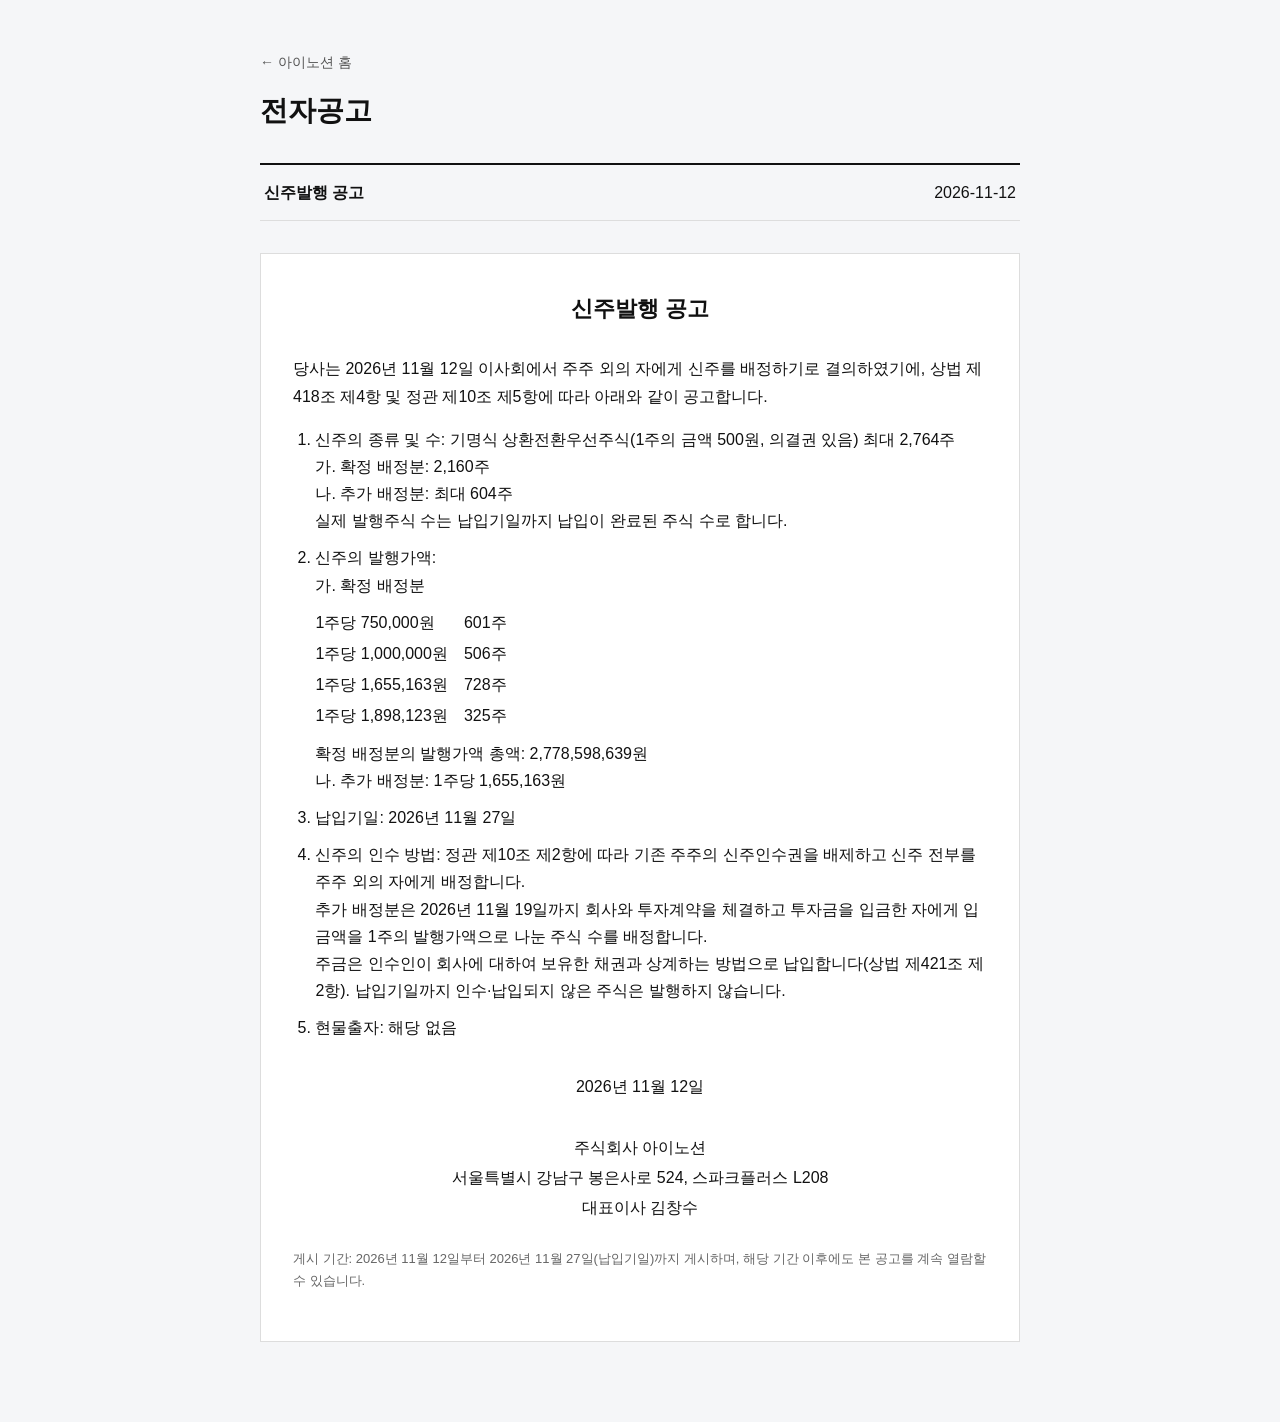
==== commit 0f58775e: "Update index.html" ====
--- a/index.html
+++ b/index.html
@@ -1,956 +1,153 @@
 <!doctype html>
-<html lang="en">
+<html lang="ko">
   <head>
     <meta charset="utf-8" />
     <meta name="viewport" content="width=device-width, initial-scale=1" />
-    <title>Ainocean</title>
-    <meta
-      name="description"
-      content="From the AI Tutor to hyperscale AI data centers, Ainocean builds the infrastructure that puts every child on equal footing."
-    />
-    <meta name="theme-color" content="#05080A" />
-    <link rel="canonical" href="https://www.ainocean.com/index.html" />
-    <link rel="alternate" hreflang="ko" href="kr.html" />
-    <link rel="alternate" hreflang="en" href="index.html" />
-    <meta property="og:type" content="website" />
-    <meta property="og:title" content="Ainocean — AI education infrastructure, fair to everyone" />
-    <meta
-      property="og:description"
-      content="From the AI Tutor to hyperscale AI data centers. Nationwide AI education infrastructure, starting in Paraguay."
-    />
-    <meta property="og:image" content="assets/img/hero-poster.jpg" />
-    <meta property="og:locale" content="en_US" />
-    <link rel="icon" href="assets/logo/ainocean-mark.png" type="image/png" />
-    <link rel="apple-touch-icon" href="assets/logo/ainocean-mark.png" />
-    <link rel="stylesheet" href="css/style.css?v=20261112-footer-v4" />
+    <title>전자공고 | 주식회사 아이노션</title>
+    <style>
+      body {
+        margin: 0;
+        background: #f5f6f8;
+        color: #111;
+        font-family: Pretendard, 'Apple SD Gothic Neo', 'Malgun Gothic', sans-serif;
+        line-height: 1.7;
+      }
+      main {
+        max-width: 760px;
+        margin: 0 auto;
+        padding: 48px 20px 80px;
+      }
+      .home {
+        font-size: 14px;
+        color: #555;
+        text-decoration: none;
+      }
+      h1 {
+        font-size: 28px;
+        margin: 12px 0 28px;
+      }
+      ul.list {
+        list-style: none;
+        padding: 0;
+        margin: 0 0 32px;
+        border-top: 2px solid #111;
+      }
+      ul.list li {
+        padding: 14px 4px;
+        border-bottom: 1px solid #ddd;
+        display: flex;
+        justify-content: space-between;
+        gap: 12px;
+      }
+      ul.list a {
+        color: #111;
+        text-decoration: none;
+        font-weight: 600;
+      }
+      article {
+        background: #fff;
+        border: 1px solid #ddd;
+        padding: 36px 32px;
+      }
+      article h2 {
+        text-align: center;
+        font-size: 22px;
+        margin: 0 0 28px;
+      }
+      ol {
+        padding-left: 1.4em;
+      }
+      ol li {
+        margin-bottom: 10px;
+      }
+      table {
+        border-collapse: collapse;
+        margin: 8px 0;
+      }
+      td {
+        padding: 2px 16px 2px 0;
+      }
+      td.num {
+        text-align: right;
+      }
+      .date,
+      .sign {
+        text-align: center;
+        margin-top: 32px;
+      }
+      .sign {
+        line-height: 1.9;
+      }
+      .meta {
+        font-size: 13px;
+        color: #666;
+        margin-top: 24px;
+      }
+    </style>
   </head>
   <body>
-    <!-- ===== top bar ===== -->
-    <header class="hdr">
-      <div class="inner">
-        <a class="brand" href="#home" aria-label="Ainocean home">
-          <img src="assets/logo/ainocean-white.png" alt="Ainocean" />
-        </a>
+    <main>
+      <a class="home" href="/">← 아이노션 홈</a>
+      <h1>전자공고</h1>
+      <ul class="list">
+        <li><a href="#n20261112">신주발행 공고</a><span>2026-11-12</span></li>
+      </ul>
 
-        <button
-          class="burger"
-          type="button"
-          aria-label="Open menu"
-          aria-expanded="false"
-          aria-controls="site-menu"
-        >
-          <span></span><span></span><span></span>
-        </button>
-
-        <div class="menu" id="site-menu">
-          <nav class="nav" aria-label="Main menu">
-            <a href="#home">HOME</a>
-            <a href="#ai-tutor">AI TUTOR</a>
-            <a href="#aidc">AIDC</a>
-            <a href="#partner">PARTNER</a>
-            <a href="#contact">CONTACT</a>
-          </nav>
-          <div class="lang">
-            <a href="kr.html" data-lang="ko">KR</a>
-            <span class="sep">/</span>
-            <a href="index.html" data-lang="en" aria-current="page">EN</a>
-          </div>
-        </div>
-      </div>
-    </header>
-
-    <div id="ain-app">
-      <!-- ===== hero ===== -->
-      <section class="hero" id="home">
-        <div class="ph"></div>
-        <div class="vid">
-          <video
-            class="bgv"
-            data-src="assets/video/hero.mp4"
-            poster="assets/img/hero-poster.jpg"
-            muted
-            loop
-            playsinline
-            autoplay
-            preload="none"
-            tabindex="-1"
-            aria-hidden="true"
-          ></video>
-        </div>
-        <div class="sc"></div>
-        <div class="w hi">
-          <h1>AI for <span class="mk">every student.</span><br />No limits.</h1>
-          <p class="lead">
-            Ainocean builds the infrastructure behind great AI education. <br class="nb" />For every
-            student. Without limits.
-          </p>
-          <div class="cta">
-            <a class="btn" href="#ai-tutor">Meet the AI Tutor</a>
-            <a class="btn g" href="#contact">Contact us</a>
-          </div>
-          <div class="kpi">
-            <div>
-              <span>Target size (LATAM)</span><strong>20M<em>+</em></strong>
-            </div>
-            <div>
-              <span>Target capacity</span><strong>1<em>GW</em></strong>
-            </div>
-            <div><span>Officially recognized & backed by</span><strong>MEC</strong></div>
-            <div><span>Official implementation partner</span><strong>PTI</strong></div>
-          </div>
-        </div>
-      </section>
-
-      <!-- ===== 01 Why ===== -->
-      <section class="s" id="why">
-        <div class="w">
-          <div class="hd">
-            <p class="idx"><i></i><b>01</b> Why<i></i></p>
-            <h2>
-              Without AI infrastructure, <br class="nb" />some children start at a disadvantage.
-            </h2>
-            <p class="lead">
-              The next divide in education is access to AI.<br class="nb" />What starts as a gap in
-              learning today can become a gap in opportunity tomorrow.
-            </p>
-          </div>
-          <div class="g3">
-            <div class="card">
-              <p class="n">01</p>
-              <h3>Unequal Learning Opportunities</h3>
-              <p>Students without access to AI lose personalized, high-quality learning support.</p>
-              <p class="fx">Our answer: an AI tutor, free for every student</p>
-            </div>
-            <div class="card">
-              <p class="n">02</p>
-              <h3>Widening Achievement Gaps</h3>
-              <p>
-                The gap between students with and without AI grows driven by income, geography, and
-                access to resources.
-              </p>
-              <p class="fx">Our answer: every public school, nationwide</p>
-            </div>
-            <div class="card">
-              <p class="n">03</p>
-              <h3>A Lost Generation of AI-Native Learners</h3>
-              <p>
-                Students who cannot learn with AI today may be left behind in the AI-driven economy
-                of tomorrow.
-              </p>
-              <p class="fx">Our answer: a data center built for education</p>
-            </div>
-          </div>
-        </div>
-      </section>
-
-      <!-- ===== 02 Key Challenges ===== -->
-      <section class="s" id="challenges">
-        <div class="w">
-          <div class="hd">
-            <p class="idx"><i></i><b>02</b> Key Challenges<i></i></p>
-            <h2>
-              Education changes when government commitment, technology, <br class="nb" />and
-              infrastructure come together.
-            </h2>
-          </div>
-          <div class="pl">
-            <div class="tx">
-              <span class="tag"><b>Policy</b> Government &amp; public sector</span>
-              <h3>Changing government commitment</h3>
-              <p>
-                We work with governments and science-and-technology agencies to turn AI education
-                into real public infrastructure.
-              </p>
-            </div>
-            <div>
-              <img
-                src="assets/img/ill-policy.png"
-                alt="Illustration of government and public sector collaboration"
-                loading="lazy"
-              />
-            </div>
-          </div>
-          <div class="pl r">
-            <div class="tx">
-              <span class="tag"><b>Technology</b> AI Tutor</span>
-              <h3>Technology that keeps learning.</h3>
-              <p>
-                The AI Tutor starts with measurable outcomes. Then it grows into something much
-                closer to conversation.
-              </p>
-            </div>
-            <div>
-              <img
-                src="assets/img/ill-technology.png"
-                alt="Illustration of a conversational AI tutor"
-                loading="lazy"
-              />
-            </div>
-          </div>
-          <div class="pl">
-            <div class="tx">
-              <span class="tag"><b>Infrastructure</b> AI Data Center</span>
-              <h3>Infrastructure that scales.</h3>
-              <p>
-                AI data center capacity dedicated to education, built on Paraguay’s clean
-                hydropower.
-              </p>
-            </div>
-            <div>
-              <img
-                src="assets/img/ill-infrastructure.png"
-                alt="Illustration of AI data center infrastructure"
-                loading="lazy"
-              />
-            </div>
-          </div>
-        </div>
-      </section>
-
-      <div class="st"></div>
-
-      <!-- ===== 03 Solution ===== -->
-      <section class="s p" id="ai-tutor" style="padding-top: 36px">
-        <div class="w">
-          <div class="hd">
-            <p class="idx"><i></i><b>03</b> Solution<i></i></p>
-            <h2>AI Tutor brings great learning <br class="nb" />to every child.</h2>
-            <p class="lead">
-              The next generation goes beyond answers <br class="nb" />to draw out questions and
-              dialogu.
-            </p>
-          </div>
-          <div class="mdl">
-            <article class="mc">
-              <p class="mn">MODEL 1</p>
-              <h3>Score Maximization Engine</h3>
-              <p class="mst">In production</p>
-              <p class="mds">
-                Study time is finite. Model 1 finds the shortest path from where a student is to the
-                score they need.
-              </p>
-              <ol class="mfl">
-                <li><b>01</b> Diagnosis</li>
-                <li><b>02</b> Prediction</li>
-                <li><b>03</b> Recommendation</li>
-              </ol>
-              <details class="mx">
-                <summary aria-label="Show details">
-                  <svg class="chv" viewBox="0 0 20 20" aria-hidden="true" focusable="false">
-                    <path d="M5 7.5 10 12.5 15 7.5" />
-                  </svg>
-                </summary>
-                <div class="mxb">
-                  <ul class="mft">
-                    <li>
-                      <b>Ultra-fast diagnosis</b>Five adaptive questions. That is all it takes to
-                      place a student accurately.
-                    </li>
-                    <li>
-                      <b>Optimal learning path</b>It serves the problems that move the score most,
-                      minute for minute.
-                    </li>
-                    <li>
-                      <b>Proven foundation</b>Riiid’s Knowledge Space Theory and deep learning
-                      models, already tested at scale.
-                    </li>
-                  </ul>
-                  <p class="mcq">
-                    Three to five questions predict a 75. Then comes the practice that reaches 89,
-                    and the reason it works.
-                  </p>
-                </div>
-              </details>
-            </article>
-            <article class="mc nx">
-              <p class="mn">MODEL 2</p>
-              <h3>Conversational LLM Tutor</h3>
-              <p class="mst">Next generation · Socratic dialogue</p>
-              <p class="mds">
-                A score is a start, not the point. Model 2 teaches the concept, one question at a
-                time, whenever a teacher is out of reach.
-              </p>
-              <ol class="mfl">
-                <li><b>01</b> Curriculum RAG</li>
-                <li><b>02</b> Model alignment</li>
-                <li><b>03</b> Evolution</li>
-              </ol>
-              <details class="mx">
-                <summary aria-label="Show details">
-                  <svg class="chv" viewBox="0 0 20 20" aria-hidden="true" focusable="false">
-                    <path d="M5 7.5 10 12.5 15 7.5" />
-                  </svg>
-                </summary>
-                <div class="mxb">
-                  <ul class="mft">
-                    <li>
-                      <b>Curriculum RAG indexing</b>Grounded in Paraguay’s own textbooks and
-                      national curriculum. Accurate, and safe by design.
-                    </li>
-                    <li>
-                      <b>Teacher-in-the-loop RLHF</b>Tuned on feedback from Paraguayan teachers who
-                      are in classrooms right now.
-                    </li>
-                    <li>
-                      <b>Continuous evolution</b>From rules to reasoning, one release at a time.
-                    </li>
-                  </ul>
-                  <p class="mcq">A tutor built for the Paraguayan classroom. Not adapted to it.</p>
-                </div>
-              </details>
-            </article>
-            <article class="mc nx">
-              <p class="mn">MODEL 3</p>
-              <h3>Agentic AI Tutor</h3>
-              <p class="mst">Future vision · Autonomous agent</p>
-              <p class="mds">
-                A co-teacher that does not wait to be asked. Model 3 sets the goal, does the work,
-                and checks in on its own.
-              </p>
-              <ol class="mfl">
-                <li><b>01</b> Goal planning</li>
-                <li><b>02</b> Tool execution</li>
-                <li><b>03</b> Proactive coaching</li>
-              </ol>
-              <details class="mx">
-                <summary aria-label="Show details">
-                  <svg class="chv" viewBox="0 0 20 20" aria-hidden="true" focusable="false">
-                    <path d="M5 7.5 10 12.5 15 7.5" />
-                  </svg>
-                </summary>
-                <div class="mxb">
-                  <ul class="mft">
-                    <li>
-                      <b>Multi-step goal decomposition</b>A full term of curriculum, broken into
-                      weekly milestones for each student.
-                    </li>
-                    <li>
-                      <b>Early misconception detection</b>It reads hesitation. And steps in before a
-                      mistake becomes a habit.
-                    </li>
-                    <li>
-                      <b>Human teacher copilot</b>The moment a student is truly stuck, the teacher
-                      knows.
-                    </li>
-                  </ul>
-                  <p class="mcq">An agent that carries the whole arc of learning.</p>
-                </div>
-              </details>
-            </article>
-          </div>
-        </div>
-      </section>
-
-      <!-- ===== 04 In Progress ===== -->
-      <section class="s p" id="progress" style="padding-top: 24px">
-        <div class="w">
-          <div class="hd">
-            <p class="idx"><i></i><b>04</b> In Progress<i></i></p>
-            <h2>It starts in Paraguay. <br class="nb" />It does not stop there.</h2>
-            <p class="lead">
-              The AI Tutor’s first nationwide deployment is underway in Paraguay.
-              <br class="nb" />From there, country by country, wherever the gap exists.
-            </p>
-          </div>
-          <div class="tl">
-            <div class="dn">
-              <div class="dt"></div>
-              <span class="cp">Agreement signed</span>
-              <h3>AI National Transition</h3>
-              <p>
-                An agreement with Paraguay’s MEC(Ministerio de Educación y Ciencias) makes
-                AI-assisted learning official.
-              </p>
-              <p class="wn">2026 · Tripartite agreement</p>
-            </div>
-            <div class="dn">
-              <div class="dt"></div>
-              <span class="cp">MOU signed</span>
-              <h3>PTI</h3>
-              <p>
-                An MOU with PTI, the national science and technology hub, to validate the tutor in
-                the field.
-              </p>
-              <p class="wn">2026 · Technical validation</p>
-            </div>
-            <div class="nw">
-              <div class="dt"></div>
-              <span class="cp">In progress</span>
-              <h3>Naranjal</h3>
-              <p>
-                Public schools across the city of Naranjal are the first to run it, classroom by
-                classroom.
-              </p>
-              <p class="wn">2026 · City-wide pilot</p>
-            </div>
-            <div class="nx2">
-              <div class="dt"></div>
-              <span class="cp">Planned</span>
-              <h3>Nationwide · Worldwide</h3>
-              <p>Nationwide first. Then the same model, wherever it is needed.</p>
-              <p class="wn">2027 onward</p>
-            </div>
-          </div>
-          <div class="nw3">
-            <article class="nc">
-              <div class="th" style="background-image: url(assets/img/gallery-agreement.jpg)">
-                <span class="tg">Agreement</span>
-              </div>
-              <div class="bd">
-                <p class="wn">May 2026</p>
-                <h3>Signing ceremony for AI Tutor adoption in Paraguayan public schools</h3>
-                <p>
-                  A tripartite agreement between the Ministry of Education and Sciences, the city of
-                  Naranjal, and ASTI
-                </p>
-              </div>
-            </article>
-            <article class="nc">
-              <div class="th" style="background-image: url(assets/img/gallery-workshop.jpg)">
-                <span class="tg">Education</span>
-              </div>
-              <div class="bd">
-                <p class="wn">Jun 2026</p>
-                <h3>Hands-on AI learning for students from Paraguay and Brazil</h3>
-                <p>Top students hosted at the U.S. headquarters</p>
-              </div>
-            </article>
-            <article class="nc">
-              <div class="th" style="background-image: url(assets/img/gallery-briefing.jpg)">
-                <span class="tg">Briefing</span>
-              </div>
-              <div class="bd">
-                <p class="wn">Sep 2026</p>
-                <h3>AI Tutor briefing for Paraguayan mayors and school principals</h3>
-                <p>Walking through adoption, and how it runs inside a school</p>
-              </div>
-            </article>
-          </div>
-        </div>
-      </section>
-
-      <!-- ===== 05 AI Data Center ===== -->
-      <section class="s p2" id="aidc">
-        <div class="w">
-          <div class="hd">
-            <p class="idx"><i></i><b>05</b> AI Data Center<i></i></p>
-            <h2>Unlimited learning needs <br class="nb" />unlimited compute.</h2>
-            <p class="lead">
-              More than 20 million students in Paraguay·LATAM. Not one of them should meet a usage
-              cap. <br class="nb" />So we are building the hyperscale infrastructure behind them.
-            </p>
-          </div>
-          <div class="cap">
-            <div class="tp">
-              <div>
-                <p class="tl2">Target peak capacity</p>
-                <div class="big">1<em>GW</em></div>
-              </div>
-              <p>
-                The planned peak for a hyperscale AI data center dedicated to education, expanded in
-                phases as more students come online.
-              </p>
-            </div>
-            <div class="fct">
-              <div><span>Power source</span><strong>Itaipú hydropower</strong></div>
-              <div><span>Site</span><strong>ASTI Technology Park</strong></div>
-              <div><span>Students served (LATAM)</span><strong>20M+</strong></div>
-              <div><span>Build</span><strong>Phased expansion</strong></div>
-            </div>
-          </div>
-          <p class="note">
-            Capacity and schedule are planning estimates. They will change as the agreements
-            progress.
-          </p>
-          <div class="nw3">
-            <article class="nc">
-              <div class="th" style="background-image: url(assets/img/gallery-president.jpg)">
-                <span class="tg">Meeting</span>
-              </div>
-              <div class="bd">
-                <p class="wn">Nov 2025</p>
-                <h3>Meeting with Paraguay’s President on the AI National Transition Project</h3>
-                <p>Discussed directly with the Paraguayan government</p>
-              </div>
-            </article>
-            <article class="nc">
-              <div class="th" style="background-image: url(assets/img/gallery-pti-mou.jpg)">
-                <span class="tg">MOU</span>
-              </div>
-              <div class="bd">
-                <p class="wn">Sep 2026</p>
-                <h3>MOU signed with PTI, Paraguay’s national science and technology hub</h3>
-                <p>The basis for AI Tutor validation and joint research</p>
-              </div>
-            </article>
-            <article class="nc">
-              <div class="th" style="background-image: url(assets/img/gallery-site.jpg)">
-                <span class="tg">Site</span>
-              </div>
-              <div class="bd">
-                <p class="wn">Aug 2026</p>
-                <h3>AI data center site review at ASTI Technology Park</h3>
-                <p>Site and infrastructure conditions for the first build</p>
-              </div>
-            </article>
-          </div>
-        </div>
-      </section>
-
-      <!-- ===== 06 Eco System + 07 Partnership ===== -->
-      <section class="s p" id="eco">
-        <div class="w">
-          <div class="hd">
-            <p class="idx"><i></i><b>06</b> Eco System<i></i></p>
-            <h2>One mission.<br />One system.</h2>
-            <p class="lead">
-              AI Tutor development, partnerships, and data center operations <br class="nb" />under
-              one roof. Strategy becomes execution.
-            </p>
-          </div>
-          <div class="ecow" data-tracer>
-            <svg class="tracer" aria-hidden="true" focusable="false"><rect /></svg>
-            <div class="eco">
-              <div>
-                <p class="rl">Technology · Partnerships</p>
-                <h3 class="lgh">
-                  <img src="assets/logo/dixsoft.png" alt="DIXSoft" loading="lazy" />
-                </h3>
-                <p>Builds the AI Tutor. Brings the corporate and institutional partnerships.</p>
-              </div>
-              <div class="co">
-                <p class="rl">Control tower</p>
-                <h3 class="lgh">
-                  <img src="assets/logo/ainocean-white.png" alt="Ainocean" loading="lazy" />
-                </h3>
-                <p>Plans the tutor and the data center as one. Oversees both.</p>
-              </div>
-              <div>
-                <p class="rl">Construction · Field operations</p>
-                <h3 class="lgh"><img src="assets/logo/asti.png" alt="ASTI" loading="lazy" /></h3>
-                <p>Builds the AI data center. Runs it on the ground.</p>
-              </div>
-            </div>
-          </div>
-
-          <div class="hd" id="partner" style="margin: 96px 0 40px">
-            <p class="idx"><i></i><b>07</b> Network<i></i></p>
-            <h2>Partnership</h2>
-            <p class="lead">
-              DIXSoft’s enterprise engineering and its partner network across Korea
-              <br class="nb" />and beyond, now part of the Ainocean ecosystem.
-            </p>
-          </div>
-          <div class="mq" role="img" aria-label="Partner and client logos">
-            <div class="mqr">
-              <div class="mqg">
-                <div class="mqi">
-                  <img src="assets/partners/samsung.png" alt="Samsung" loading="lazy" />
-                </div>
-                <div class="mqi">
-                  <img src="assets/partners/samsung-sds.png" alt="Samsung SDS" loading="lazy" />
-                </div>
-                <div class="mqi">
-                  <img src="assets/partners/samsung-sdi.png" alt="Samsung SDI" loading="lazy" />
-                </div>
-                <div class="mqi">
-                  <img src="assets/partners/samsung-card.png" alt="Samsung Card" loading="lazy" />
-                </div>
-                <div class="mqi">
-                  <img
-                    src="assets/partners/samsung-display.png"
-                    alt="Samsung Display"
-                    loading="lazy"
-                  />
-                </div>
-                <div class="mqi">
-                  <img src="assets/partners/hyundai.png" alt="Hyundai Motor" loading="lazy" />
-                </div>
-                <div class="mqi">
-                  <img
-                    src="assets/partners/hyundai-heavy.png"
-                    alt="HD Hyundai Heavy Industries"
-                    loading="lazy"
-                  />
-                </div>
-                <div class="mqi"><img src="assets/partners/sk.png" alt="SK" loading="lazy" /></div>
-                <div class="mqi"><img src="assets/partners/kt.png" alt="KT" loading="lazy" /></div>
-                <div class="mqi">
-                  <img
-                    src="assets/partners/hanwha-total.png"
-                    alt="Hanwha TotalEnergies"
-                    loading="lazy"
-                  />
-                </div>
-                <div class="mqi">
-                  <img src="assets/partners/kyungshin.png" alt="Kyungshin" loading="lazy" />
-                </div>
-                <div class="mqi">
-                  <img src="assets/partners/pulmuone.png" alt="Pulmuone" loading="lazy" />
-                </div>
-                <div class="mqi">
-                  <img
-                    src="assets/partners/korea-gas.png"
-                    alt="Korea Gas Corporation"
-                    loading="lazy"
-                  />
-                </div>
-                <div class="mqi">
-                  <img
-                    src="assets/partners/korea-expressway.png"
-                    alt="Korea Expressway Corporation"
-                    loading="lazy"
-                  />
-                </div>
-                <div class="mqi">
-                  <img
-                    src="assets/partners/keri-kr.png"
-                    alt="Korea Electrotechnology Research Institute"
-                    loading="lazy"
-                  />
-                </div>
-                <div class="mqi">
-                  <img
-                    src="assets/partners/seoul.png"
-                    alt="Seoul Metropolitan Government"
-                    loading="lazy"
-                  />
-                </div>
-                <div class="mqi">
-                  <img src="assets/partners/yonsei.png" alt="Yonsei University" loading="lazy" />
-                </div>
-              </div>
-              <div class="mqg" aria-hidden="true">
-                <div class="mqi">
-                  <img src="assets/partners/samsung.png" alt="Samsung" loading="lazy" />
-                </div>
-                <div class="mqi">
-                  <img src="assets/partners/samsung-sds.png" alt="Samsung SDS" loading="lazy" />
-                </div>
-                <div class="mqi">
-                  <img src="assets/partners/samsung-sdi.png" alt="Samsung SDI" loading="lazy" />
-                </div>
-                <div class="mqi">
-                  <img src="assets/partners/samsung-card.png" alt="Samsung Card" loading="lazy" />
-                </div>
-                <div class="mqi">
-                  <img
-                    src="assets/partners/samsung-display.png"
-                    alt="Samsung Display"
-                    loading="lazy"
-                  />
-                </div>
-                <div class="mqi">
-                  <img src="assets/partners/hyundai.png" alt="Hyundai Motor" loading="lazy" />
-                </div>
-                <div class="mqi">
-                  <img
-                    src="assets/partners/hyundai-heavy.png"
-                    alt="HD Hyundai Heavy Industries"
-                    loading="lazy"
-                  />
-                </div>
-                <div class="mqi"><img src="assets/partners/sk.png" alt="SK" loading="lazy" /></div>
-                <div class="mqi"><img src="assets/partners/kt.png" alt="KT" loading="lazy" /></div>
-                <div class="mqi">
-                  <img
-                    src="assets/partners/hanwha-total.png"
-                    alt="Hanwha TotalEnergies"
-                    loading="lazy"
-                  />
-                </div>
-                <div class="mqi">
-                  <img src="assets/partners/kyungshin.png" alt="Kyungshin" loading="lazy" />
-                </div>
-                <div class="mqi">
-                  <img src="assets/partners/pulmuone.png" alt="Pulmuone" loading="lazy" />
-                </div>
-                <div class="mqi">
-                  <img
-                    src="assets/partners/korea-gas.png"
-                    alt="Korea Gas Corporation"
-                    loading="lazy"
-                  />
-                </div>
-                <div class="mqi">
-                  <img
-                    src="assets/partners/korea-expressway.png"
-                    alt="Korea Expressway Corporation"
-                    loading="lazy"
-                  />
-                </div>
-                <div class="mqi">
-                  <img
-                    src="assets/partners/keri-kr.png"
-                    alt="Korea Electrotechnology Research Institute"
-                    loading="lazy"
-                  />
-                </div>
-                <div class="mqi">
-                  <img
-                    src="assets/partners/seoul.png"
-                    alt="Seoul Metropolitan Government"
-                    loading="lazy"
-                  />
-                </div>
-                <div class="mqi">
-                  <img src="assets/partners/yonsei.png" alt="Yonsei University" loading="lazy" />
-                </div>
-              </div>
-            </div>
-            <div class="mqr rev">
-              <div class="mqg">
-                <div class="mqi">
-                  <img src="assets/partners/ybm.png" alt="YBM" loading="lazy" />
-                </div>
-                <div class="mqi">
-                  <img src="assets/partners/jyp.png" alt="JYP Entertainment" loading="lazy" />
-                </div>
-                <div class="mqi">
-                  <img src="assets/partners/yuanta.png" alt="Yuanta Securities" loading="lazy" />
-                </div>
-                <div class="mqi">
-                  <img src="assets/partners/shopify.png" alt="Shopify" loading="lazy" />
-                </div>
-                <div class="mqi">
-                  <img src="assets/partners/dupont.png" alt="DuPont" loading="lazy" />
-                </div>
-                <div class="mqi">
-                  <img src="assets/partners/idb.png" alt="IDB" loading="lazy" />
-                </div>
-                <div class="mqi">
-                  <img src="assets/partners/ande.png" alt="ANDE" loading="lazy" />
-                </div>
-                <div class="mqi">
-                  <img src="assets/partners/renova.png" alt="Renova" loading="lazy" />
-                </div>
-                <div class="mqi">
-                  <img src="assets/partners/avikus.png" alt="Avikus" loading="lazy" />
-                </div>
-                <div class="mqi">
-                  <img src="assets/partners/phantom-ai.png" alt="Phantom AI" loading="lazy" />
-                </div>
-                <div class="mqi">
-                  <img src="assets/partners/roboticslab.png" alt="RoboticsLab" loading="lazy" />
-                </div>
-                <div class="mqi">
-                  <img src="assets/partners/3dtada.png" alt="3DTADA" loading="lazy" />
-                </div>
-                <div class="mqi">
-                  <img src="assets/partners/theplan-g.png" alt="The Plan G" loading="lazy" />
-                </div>
-                <div class="mqi">
-                  <img src="assets/partners/carrot-global.png" alt="Carrot Global" loading="lazy" />
-                </div>
-                <div class="mqi">
-                  <img src="assets/partners/cg-education.png" alt="CG Education" loading="lazy" />
-                </div>
-                <div class="mqi">
-                  <img src="assets/partners/eagle.png" alt="Eagle" loading="lazy" />
-                </div>
-                <div class="mqi">
-                  <img src="assets/partners/mail.png" alt="Maeil Dairies" loading="lazy" />
-                </div>
-              </div>
-              <div class="mqg" aria-hidden="true">
-                <div class="mqi">
-                  <img src="assets/partners/ybm.png" alt="YBM" loading="lazy" />
-                </div>
-                <div class="mqi">
-                  <img src="assets/partners/jyp.png" alt="JYP Entertainment" loading="lazy" />
-                </div>
-                <div class="mqi">
-                  <img src="assets/partners/yuanta.png" alt="Yuanta Securities" loading="lazy" />
-                </div>
-                <div class="mqi">
-                  <img src="assets/partners/shopify.png" alt="Shopify" loading="lazy" />
-                </div>
-                <div class="mqi">
-                  <img src="assets/partners/dupont.png" alt="DuPont" loading="lazy" />
-                </div>
-                <div class="mqi">
-                  <img src="assets/partners/idb.png" alt="IDB" loading="lazy" />
-                </div>
-                <div class="mqi">
-                  <img src="assets/partners/ande.png" alt="ANDE" loading="lazy" />
-                </div>
-                <div class="mqi">
-                  <img src="assets/partners/renova.png" alt="Renova" loading="lazy" />
-                </div>
-                <div class="mqi">
-                  <img src="assets/partners/avikus.png" alt="Avikus" loading="lazy" />
-                </div>
-                <div class="mqi">
-                  <img src="assets/partners/phantom-ai.png" alt="Phantom AI" loading="lazy" />
-                </div>
-                <div class="mqi">
-                  <img src="assets/partners/roboticslab.png" alt="RoboticsLab" loading="lazy" />
-                </div>
-                <div class="mqi">
-                  <img src="assets/partners/3dtada.png" alt="3DTADA" loading="lazy" />
-                </div>
-                <div class="mqi">
-                  <img src="assets/partners/theplan-g.png" alt="The Plan G" loading="lazy" />
-                </div>
-                <div class="mqi">
-                  <img src="assets/partners/carrot-global.png" alt="Carrot Global" loading="lazy" />
-                </div>
-                <div class="mqi">
-                  <img src="assets/partners/cg-education.png" alt="CG Education" loading="lazy" />
-                </div>
-                <div class="mqi">
-                  <img src="assets/partners/eagle.png" alt="Eagle" loading="lazy" />
-                </div>
-                <div class="mqi">
-                  <img src="assets/partners/mail.png" alt="Maeil Dairies" loading="lazy" />
-                </div>
-              </div>
-            </div>
-          </div>
-        </div>
-      </section>
-
-      <!-- ===== 08 News ===== -->
-      <section class="s p2" id="news">
-        <div class="w">
-          <div class="hd">
-            <p class="idx"><i></i><b>08</b> News<i></i></p>
-            <h2>Ainocean <br class="nb" />in the press</h2>
-          </div>
-          <div class="nws">
-            <a
-              class="na"
-              href="https://it.chosun.com/news/articleView.html?idxno=2023092150841"
-              target="_blank"
-              rel="noopener"
-            >
-              <div
-                class="nth"
-                style="background-image: url(assets/img/news-ai-national-transition.jpg)"
-              ></div>
-              <div class="nbd">
-                <p class="wn">IT Chosun · 12 Nov 2025</p>
-                <h3>
-                  BLAD Group and the Paraguayan government to pursue an ‘AI National Transition
-                  Project’
-                </h3>
-                <span class="ar">Read the article (Korean) →</span>
-              </div>
-            </a>
-            <a
-              class="na"
-              href="https://n.news.naver.com/mnews/article/029/0003033144?sid=105"
-              target="_blank"
-              rel="noopener"
-            >
-              <div
-                class="nth"
-                style="background-image: url(assets/img/news-us-hq-workshop.jpg)"
-              ></div>
-              <div class="nbd">
-                <p class="wn">Digital Times · 23 Jun 2026</p>
-                <h3>BLAD GROUP’s U.S. headquarters hosts AI hands-on learning for top students</h3>
-                <span class="ar">Read the article (Korean) →</span>
-              </div>
-            </a>
-            <a
-              class="na"
-              href="https://www.donga.com/news/Economy/article/all/20260904/134606505/1"
-              target="_blank"
-              rel="noopener"
-            >
-              <div class="nth" style="background-image: url(assets/img/news-latam-infra.jpg)"></div>
-              <div class="nbd">
-                <p class="wn">The Dong-A Ilbo · 4 Sep 2026</p>
-                <h3>
-                  Ainocean partners with Paraguayan state agencies to accelerate its Latin American
-                  AI infrastructure business
-                </h3>
-                <span class="ar">Read the article (Korean) →</span>
-              </div>
-            </a>
-          </div>
-        </div>
-      </section>
-
-      <!-- ===== Contact ===== -->
-      <section class="fin" id="contact">
-        <div class="ph"></div>
-        <div class="vid">
-          <video
-            class="bgv"
-            data-src="assets/video/contact.mp4"
-            poster="assets/img/contact-poster.jpg"
-            muted
-            loop
-            playsinline
-            autoplay
-            preload="none"
-            tabindex="-1"
-            aria-hidden="true"
-          ></video>
-        </div>
-        <div class="sc"></div>
-        <div class="w">
-          <h2>
-            Let’s build the infrastructure<br />the next generation
-            <span class="mk">learns on</span>.
-          </h2>
-          <p class="lead">
-            Government partnerships, school adoption, AI infrastructure, technology collaboration.
-            We are open to all of it.
-          </p>
-          <div class="rt">
-            <div>
-              <b>Government · Public sector</b><span>Nationwide AI education adoption</span>
-            </div>
-            <div><b>Schools · Education</b><span>AI Tutor pilots and daily operations</span></div>
-            <div>
-              <b>Infrastructure · Technology</b><span>Data center and technology partnerships</span>
-            </div>
-          </div>
-          <a class="btn" href="mailto:support@ainocean.com">Email support@ainocean.com</a>
-        </div>
-      </section>
-
-      <!-- ===== footer ===== -->
-      <footer class="ft">
-        <div class="w">
-          <div class="fg">
-            <div>
-              <img class="lg" src="assets/logo/ainocean-white.png" alt="Ainocean" height="26" />
-              <p style="max-width: 38ch">AI education infrastructure. Fair to everyone.</p>
-            </div>
-            <div>
-              <h4>Company</h4>
-              <p>
-                CEO Scott Kim<br />
-                L208, B1, SparkPlus, 524 Bongeunsa-ro, Gangnam-gu, Seoul, Republic of Korea<br />
-                Business registration no. 131-86-72383<br />
-                support@ainocean.com
-              </p>
-            </div>
-            <div>
-              <h4>Family sites</h4>
-              <ul class="fs">
-                <li><a href="https://blad.ai/" target="_blank" rel="noopener">BLAD Group</a></li>
-                <li><a href="https://xiiid.ai/" target="_blank" rel="noopener">XIIID</a></li>
-                <li><a href="https://dixsoft.kr/" target="_blank" rel="noopener">Dixsoft</a></li>
-                <li><a href="https://xidsoft.com/" target="_blank" rel="noopener">Xidsoft</a></li>
-              </ul>
-            </div>
-            <div>
-              <h4><a href="/notice.html">Electronic Notice(전자공고)</a></h4>
-            </div>
-          </div>
-          <div class="fb">
-            <span>ⓒ 2026 Ainocean. All rights reserved.</span>
-            <span><a href="kr.html">KR</a> / <a href="index.html">EN</a></span>
-          </div>
-        </div>
-      </footer>
-    </div>
-
-    <script src="js/main.js?v=20261112-clean" defer></script>
+      <article id="n20261112">
+        <h2>신주발행 공고</h2>
+        <p>
+          당사는 2026년 11월 12일 이사회에서 주주 외의 자에게 신주를 배정하기로 결의하였기에, 상법
+          제418조 제4항 및 정관 제10조 제5항에 따라 아래와 같이 공고합니다.
+        </p>
+        <ol>
+          <li>
+            신주의 종류 및 수: 기명식 상환전환우선주식(1주의 금액 500원, 의결권 있음) 최대 2,764주
+            <br />가. 확정 배정분: 2,160주 <br />나. 추가 배정분: 최대 604주 <br />실제 발행주식
+            수는 납입기일까지 납입이 완료된 주식 수로 합니다.
+          </li>
+          <li>
+            신주의 발행가액: <br />가. 확정 배정분
+            <table>
+              <tr>
+                <td>1주당 750,000원</td>
+                <td class="num">601주</td>
+              </tr>
+              <tr>
+                <td>1주당 1,000,000원</td>
+                <td class="num">506주</td>
+              </tr>
+              <tr>
+                <td>1주당 1,655,163원</td>
+                <td class="num">728주</td>
+              </tr>
+              <tr>
+                <td>1주당 1,898,123원</td>
+                <td class="num">325주</td>
+              </tr>
+            </table>
+            확정 배정분의 발행가액 총액: 2,778,598,639원
+            <br />나. 추가 배정분: 1주당 1,655,163원
+          </li>
+          <li>납입기일: 2026년 11월 27일</li>
+          <li>
+            신주의 인수 방법: 정관 제10조 제2항에 따라 기존 주주의 신주인수권을 배제하고 신주 전부를
+            주주 외의 자에게 배정합니다. <br />추가 배정분은 2026년 11월 19일까지 회사와 투자계약을
+            체결하고 투자금을 입금한 자에게 입금액을 1주의 발행가액으로 나눈 주식 수를 배정합니다.
+            <br />주금은 인수인이 회사에 대하여 보유한 채권과 상계하는 방법으로 납입합니다(상법
+            제421조 제2항). 납입기일까지 인수·납입되지 않은 주식은 발행하지 않습니다.
+          </li>
+          <li>현물출자: 해당 없음</li>
+        </ol>
+        <p class="date">2026년 11월 12일</p>
+        <p class="sign">
+          주식회사 아이노션<br />서울특별시 강남구 봉은사로 524, 스파크플러스 L208<br />대표이사
+          김창수
+        </p>
+        <p class="meta">
+          게시 기간: 2026년 11월 12일부터 2026년 11월 27일(납입기일)까지 게시하며, 해당 기간
+          이후에도 본 공고를 계속 열람할 수 있습니다.
+        </p>
+      </article>
+    </main>
   </body>
 </html>
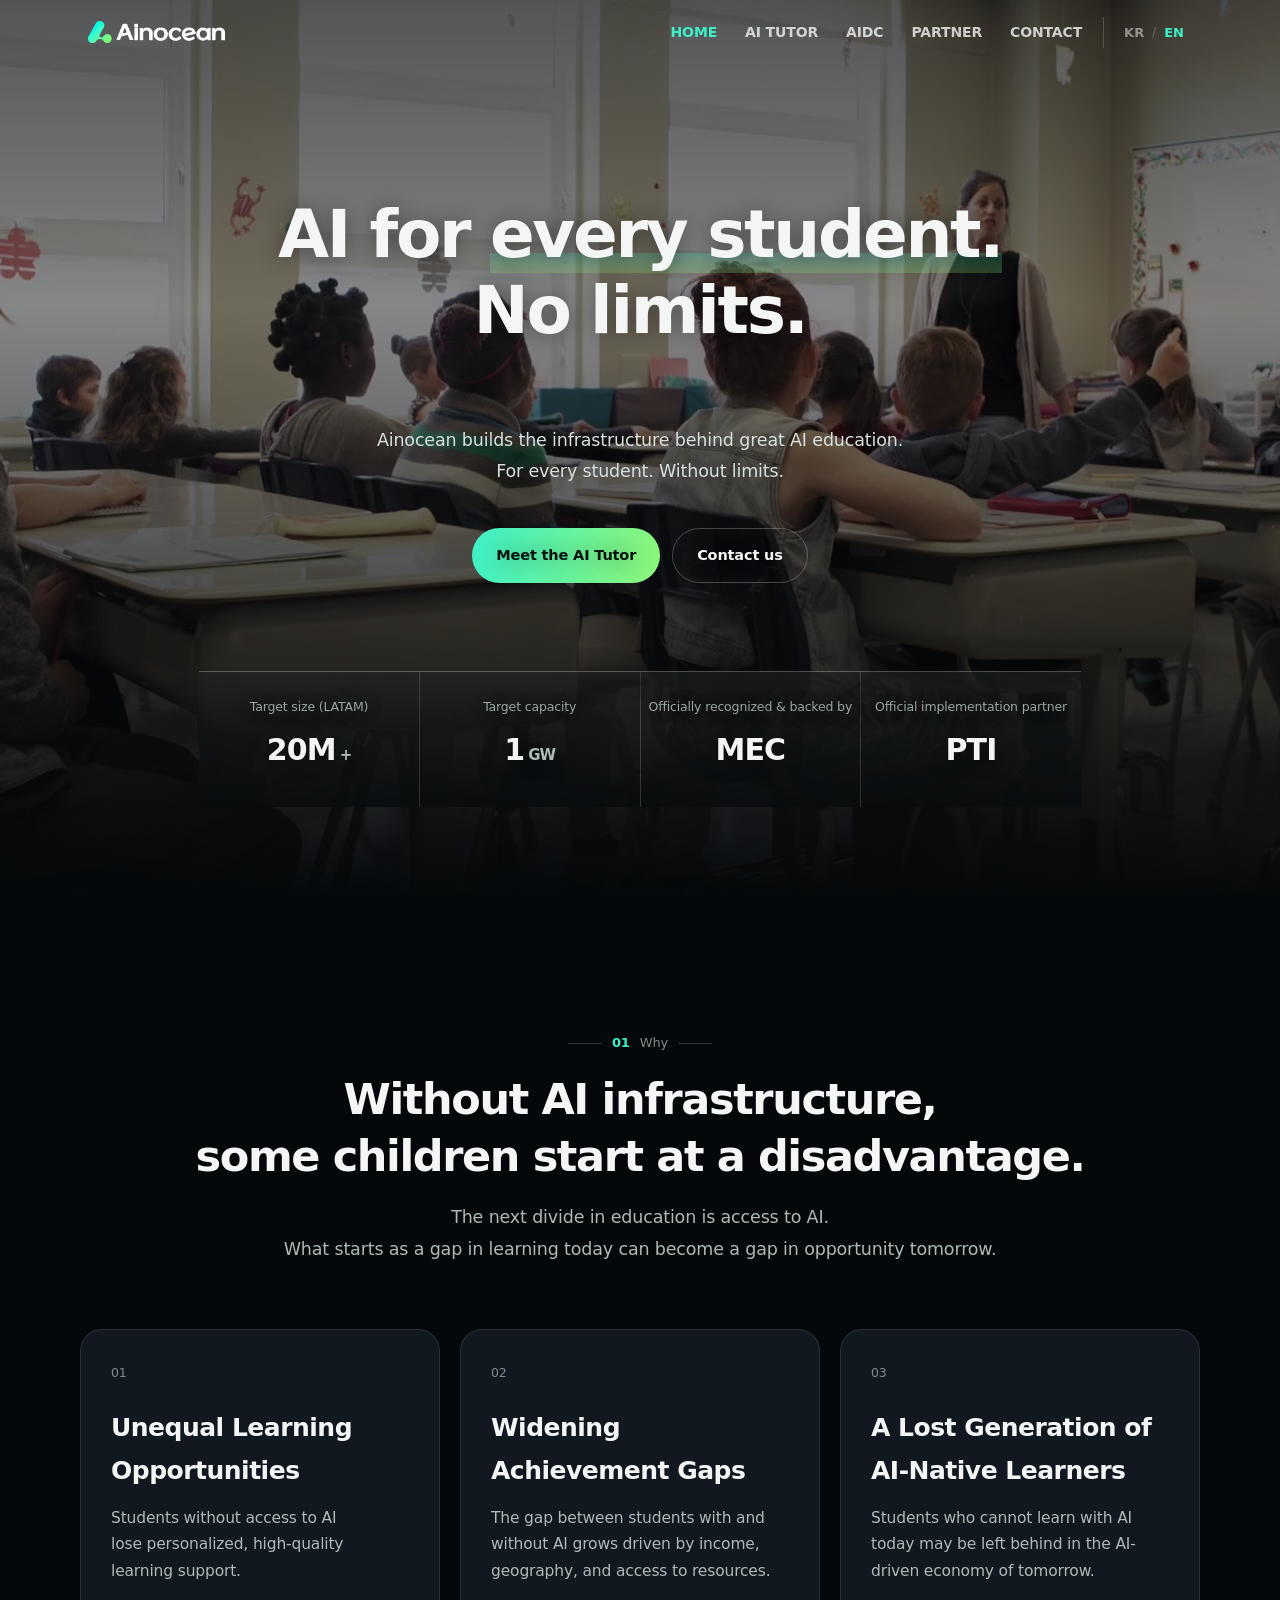
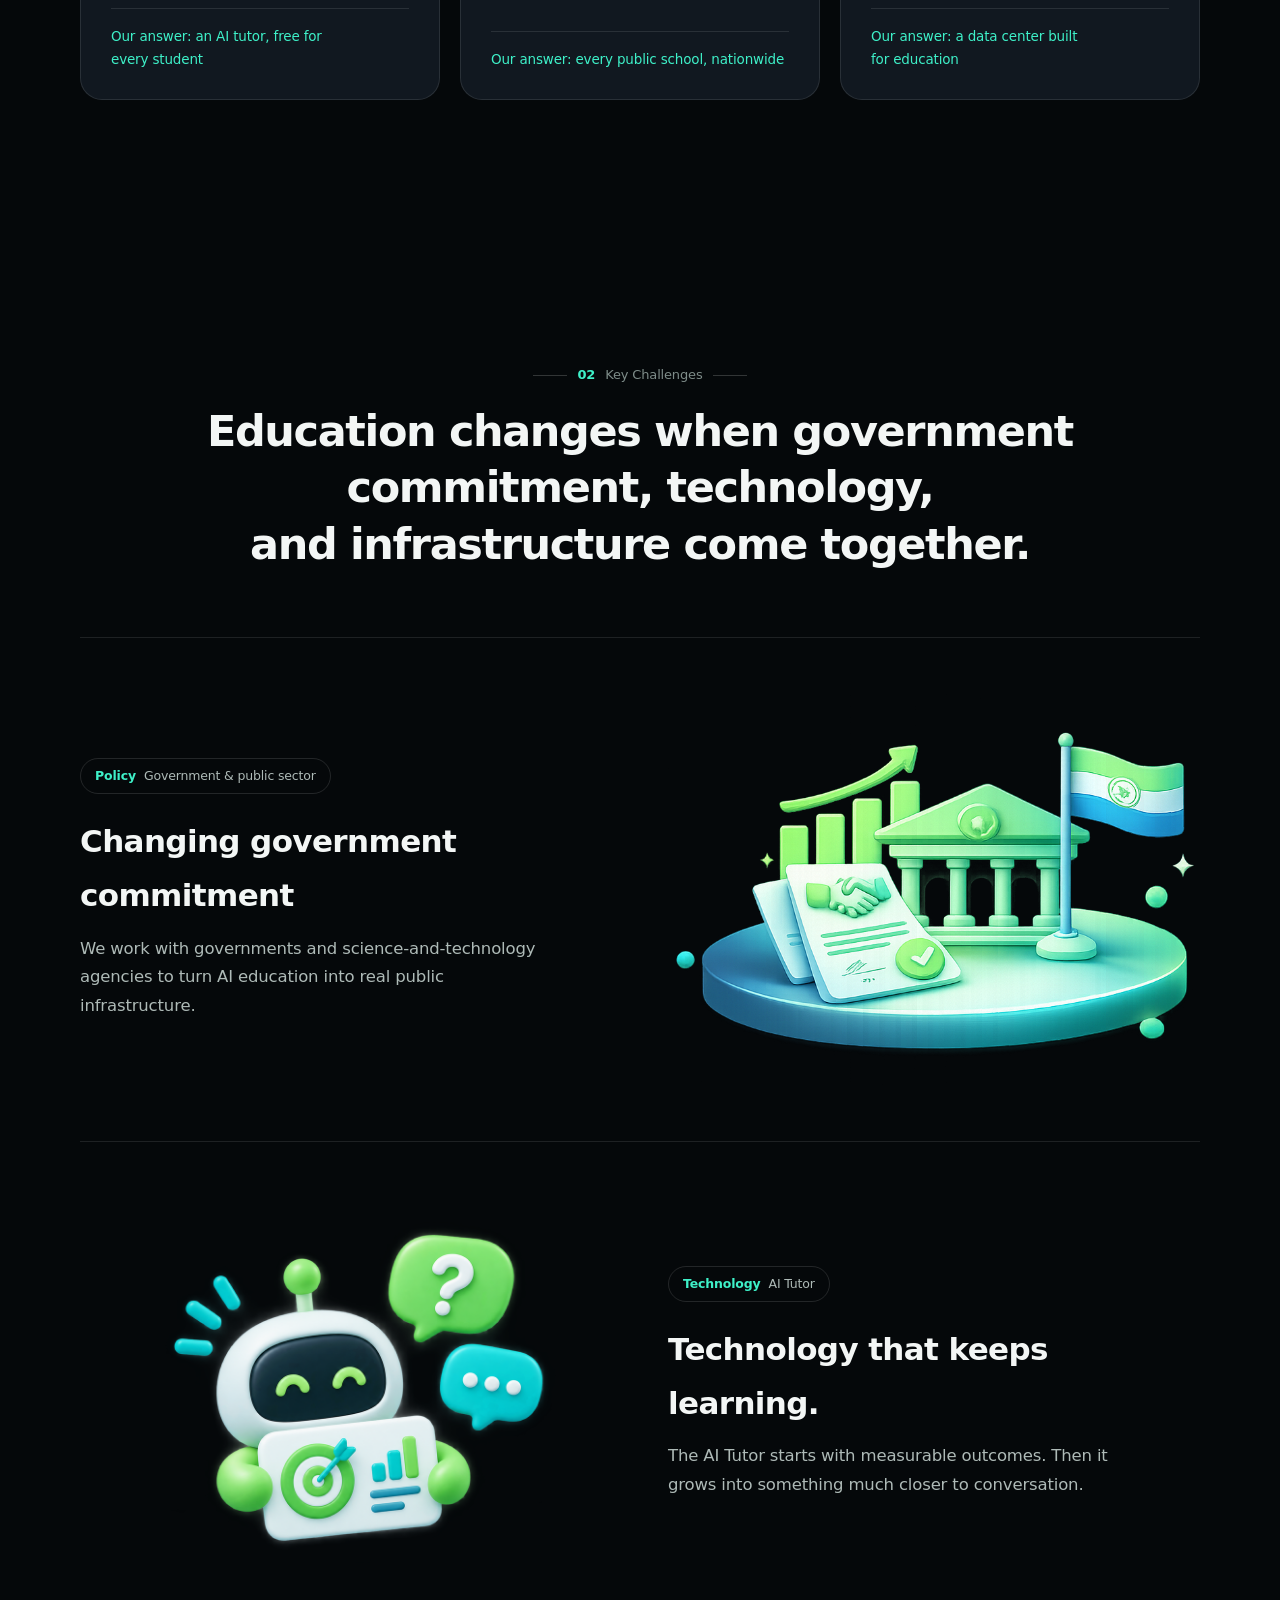
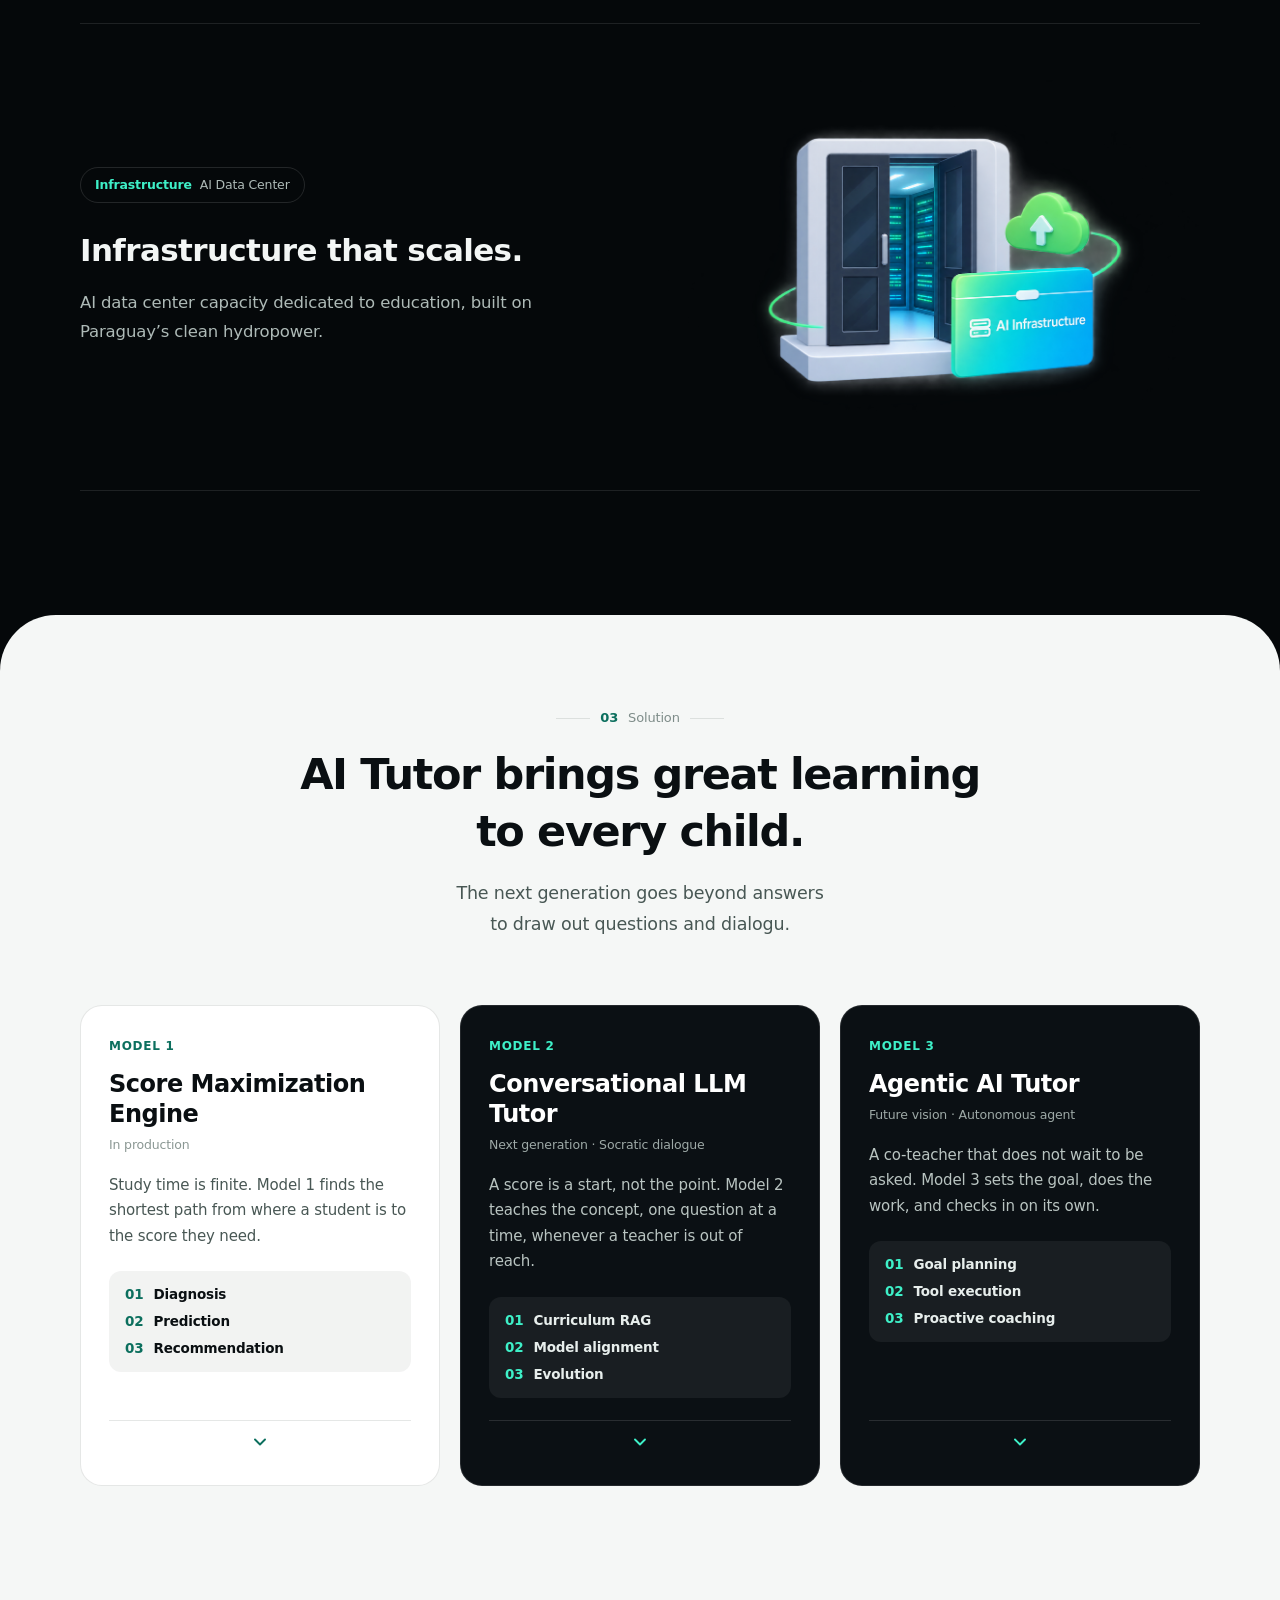
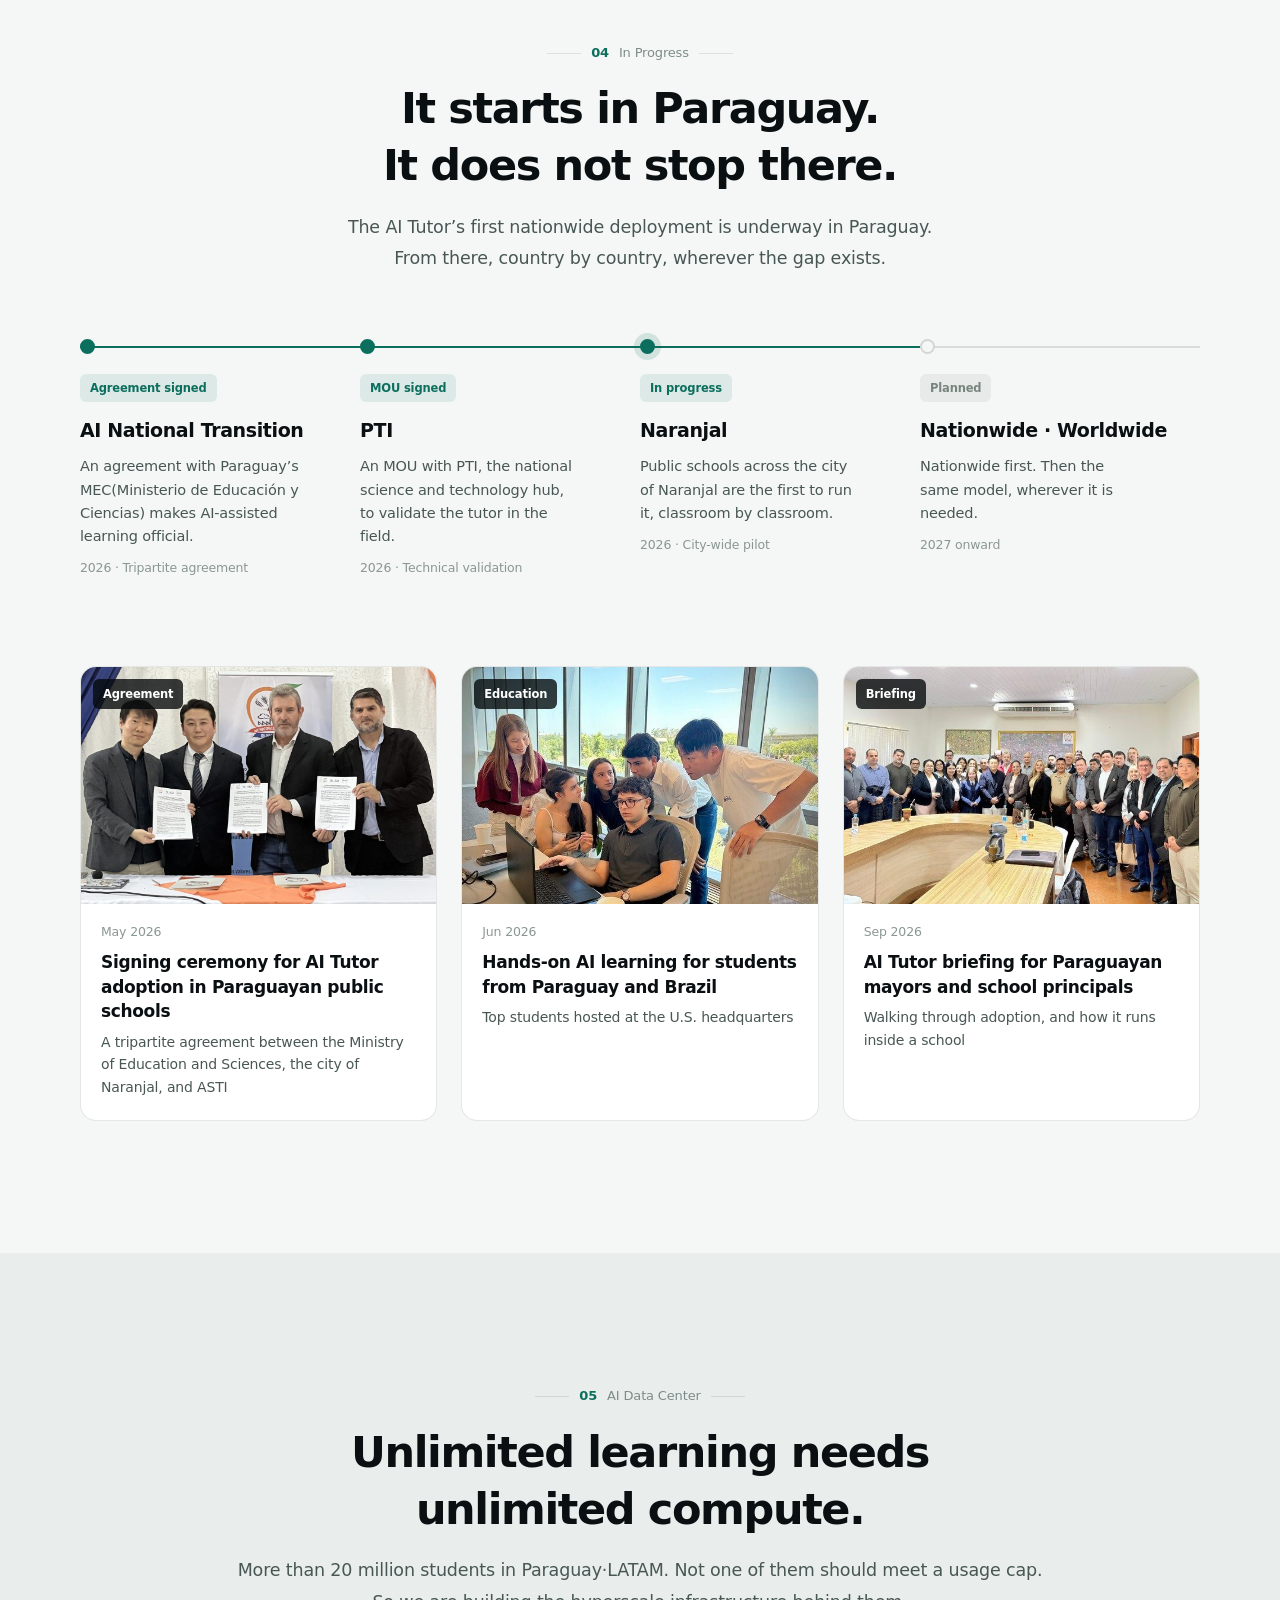
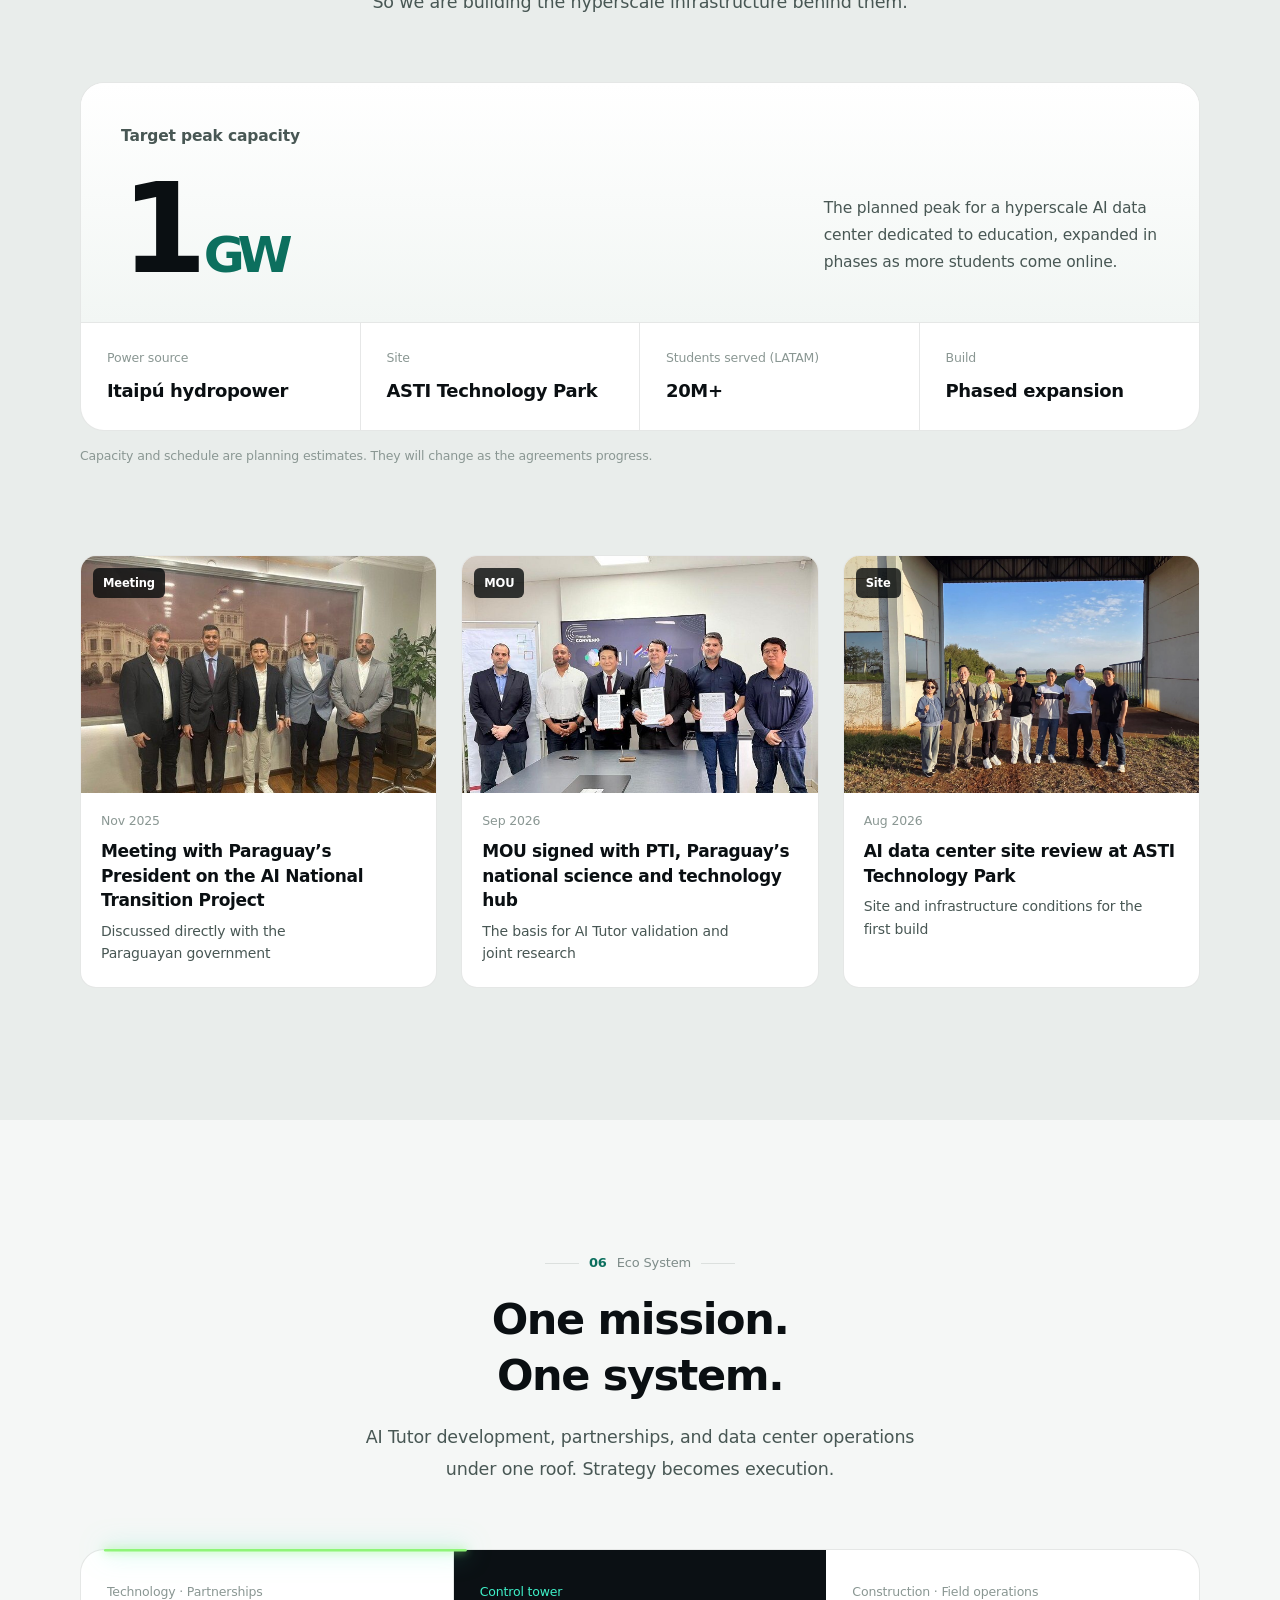
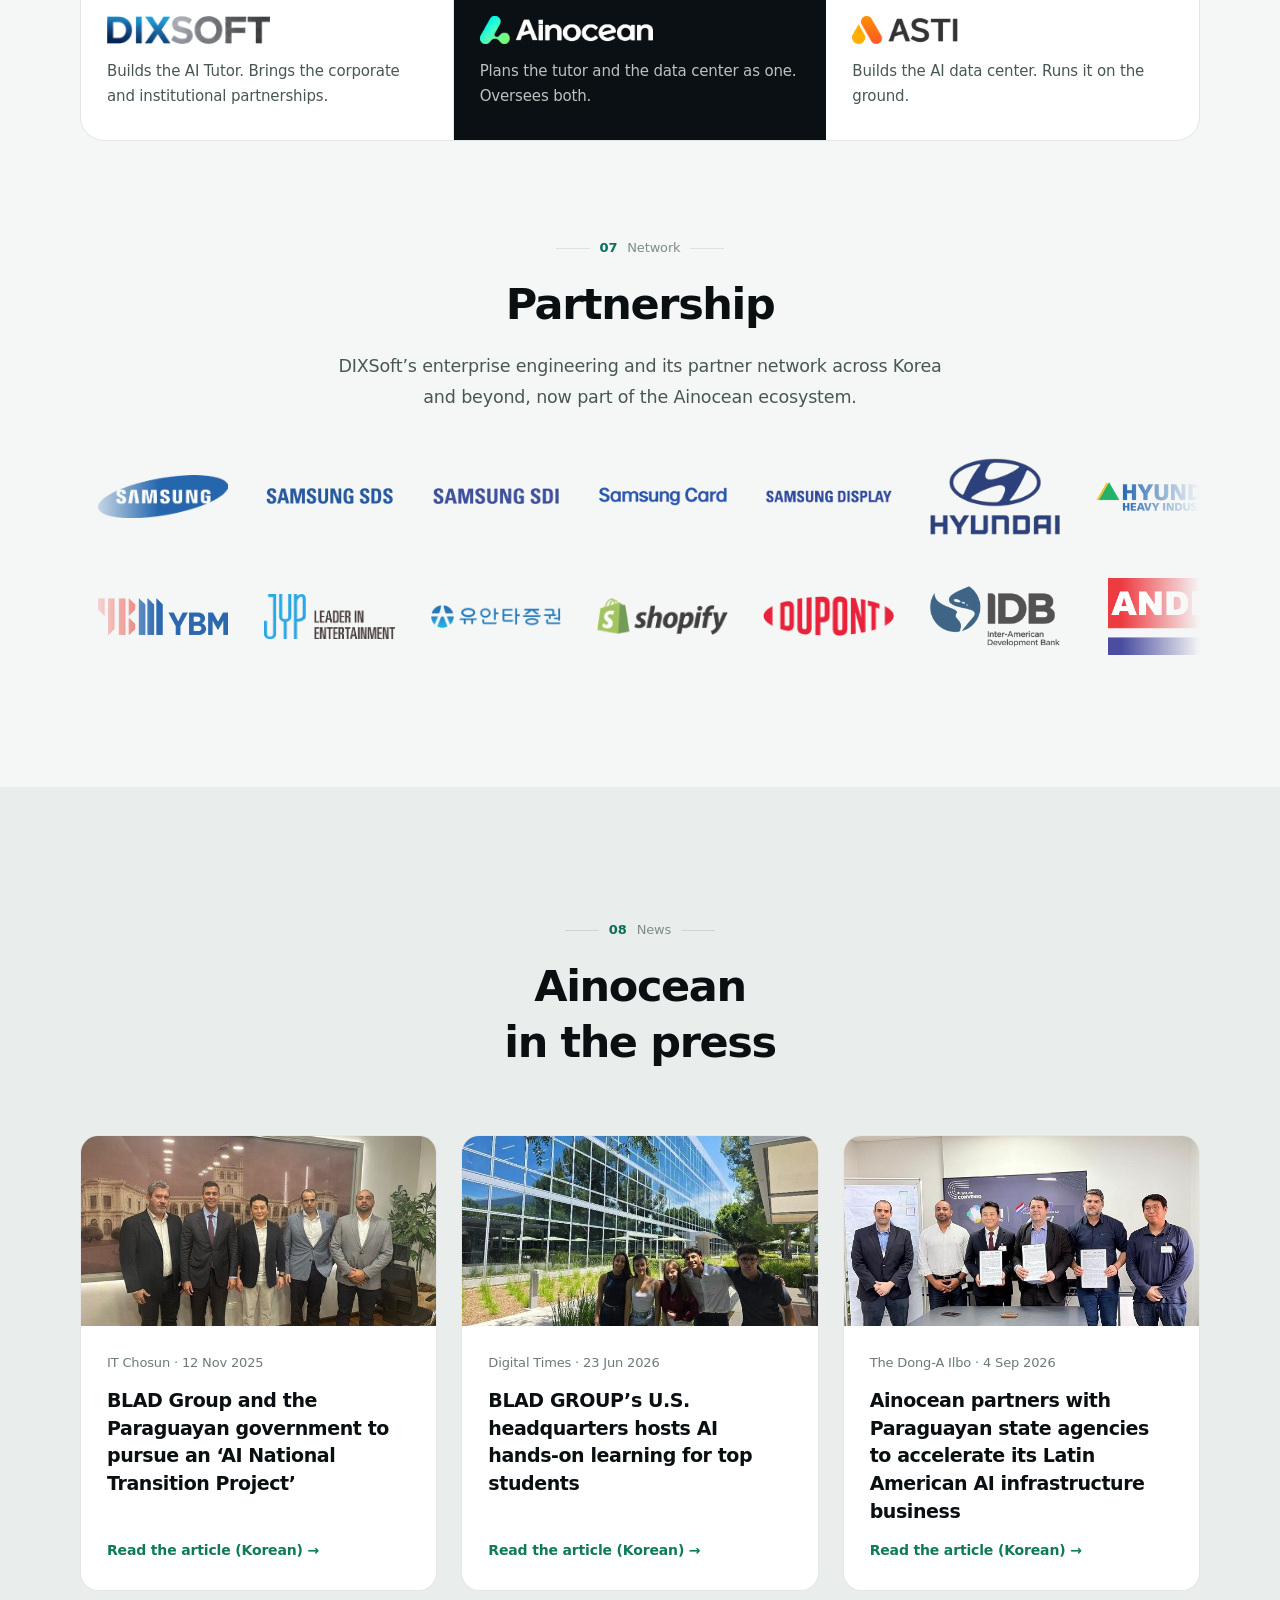
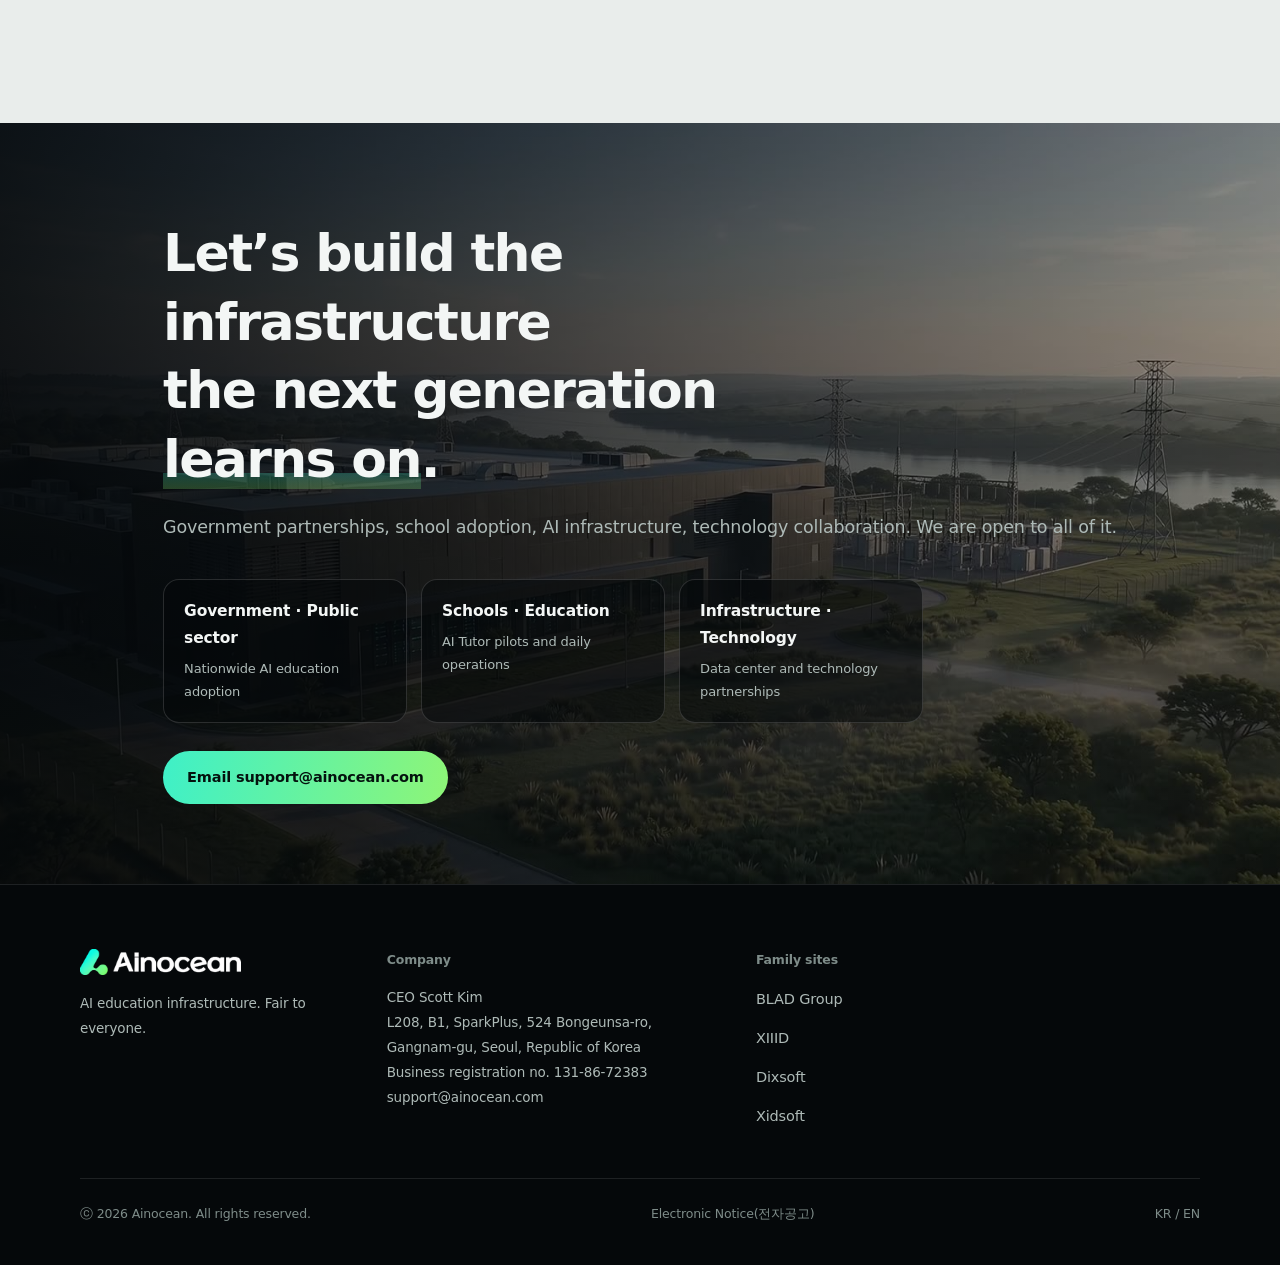
==== commit f6b2c14f: "Update index.html" ====
--- a/index.html
+++ b/index.html
@@ -1,153 +1,437 @@
-<!doctype html>
-<html lang="ko">
-  <head>
-    <meta charset="utf-8" />
-    <meta name="viewport" content="width=device-width, initial-scale=1" />
-    <title>전자공고 | 주식회사 아이노션</title>
-    <style>
-      body {
-        margin: 0;
-        background: #f5f6f8;
-        color: #111;
-        font-family: Pretendard, 'Apple SD Gothic Neo', 'Malgun Gothic', sans-serif;
-        line-height: 1.7;
-      }
-      main {
-        max-width: 760px;
-        margin: 0 auto;
-        padding: 48px 20px 80px;
-      }
-      .home {
-        font-size: 14px;
-        color: #555;
-        text-decoration: none;
-      }
-      h1 {
-        font-size: 28px;
-        margin: 12px 0 28px;
-      }
-      ul.list {
-        list-style: none;
-        padding: 0;
-        margin: 0 0 32px;
-        border-top: 2px solid #111;
-      }
-      ul.list li {
-        padding: 14px 4px;
-        border-bottom: 1px solid #ddd;
-        display: flex;
-        justify-content: space-between;
-        gap: 12px;
-      }
-      ul.list a {
-        color: #111;
-        text-decoration: none;
-        font-weight: 600;
-      }
-      article {
-        background: #fff;
-        border: 1px solid #ddd;
-        padding: 36px 32px;
-      }
-      article h2 {
-        text-align: center;
-        font-size: 22px;
-        margin: 0 0 28px;
-      }
-      ol {
-        padding-left: 1.4em;
-      }
-      ol li {
-        margin-bottom: 10px;
-      }
-      table {
-        border-collapse: collapse;
-        margin: 8px 0;
-      }
-      td {
-        padding: 2px 16px 2px 0;
-      }
-      td.num {
-        text-align: right;
-      }
-      .date,
-      .sign {
-        text-align: center;
-        margin-top: 32px;
-      }
-      .sign {
-        line-height: 1.9;
-      }
-      .meta {
-        font-size: 13px;
-        color: #666;
-        margin-top: 24px;
-      }
-    </style>
-  </head>
-  <body>
-    <main>
-      <a class="home" href="/">← 아이노션 홈</a>
-      <h1>전자공고</h1>
-      <ul class="list">
-        <li><a href="#n20261112">신주발행 공고</a><span>2026-11-12</span></li>
-      </ul>
-
-      <article id="n20261112">
-        <h2>신주발행 공고</h2>
-        <p>
-          당사는 2026년 11월 12일 이사회에서 주주 외의 자에게 신주를 배정하기로 결의하였기에, 상법
-          제418조 제4항 및 정관 제10조 제5항에 따라 아래와 같이 공고합니다.
-        </p>
-        <ol>
-          <li>
-            신주의 종류 및 수: 기명식 상환전환우선주식(1주의 금액 500원, 의결권 있음) 최대 2,764주
-            <br />가. 확정 배정분: 2,160주 <br />나. 추가 배정분: 최대 604주 <br />실제 발행주식
-            수는 납입기일까지 납입이 완료된 주식 수로 합니다.
-          </li>
-          <li>
-            신주의 발행가액: <br />가. 확정 배정분
-            <table>
-              <tr>
-                <td>1주당 750,000원</td>
-                <td class="num">601주</td>
-              </tr>
-              <tr>
-                <td>1주당 1,000,000원</td>
-                <td class="num">506주</td>
-              </tr>
-              <tr>
-                <td>1주당 1,655,163원</td>
-                <td class="num">728주</td>
-              </tr>
-              <tr>
-                <td>1주당 1,898,123원</td>
-                <td class="num">325주</td>
-              </tr>
-            </table>
-            확정 배정분의 발행가액 총액: 2,778,598,639원
-            <br />나. 추가 배정분: 1주당 1,655,163원
-          </li>
-          <li>납입기일: 2026년 11월 27일</li>
-          <li>
-            신주의 인수 방법: 정관 제10조 제2항에 따라 기존 주주의 신주인수권을 배제하고 신주 전부를
-            주주 외의 자에게 배정합니다. <br />추가 배정분은 2026년 11월 19일까지 회사와 투자계약을
-            체결하고 투자금을 입금한 자에게 입금액을 1주의 발행가액으로 나눈 주식 수를 배정합니다.
-            <br />주금은 인수인이 회사에 대하여 보유한 채권과 상계하는 방법으로 납입합니다(상법
-            제421조 제2항). 납입기일까지 인수·납입되지 않은 주식은 발행하지 않습니다.
-          </li>
-          <li>현물출자: 해당 없음</li>
+<!DOCTYPE html>
+<html lang="en">
+<head>
+<meta charset="utf-8">
+<meta name="viewport" content="width=device-width, initial-scale=1">
+<title>Ainocean</title>
+<meta name="description" content="From the AI Tutor to hyperscale AI data centers, Ainocean builds the infrastructure that puts every child on equal footing.">
+<meta name="theme-color" content="#05080A">
+<link rel="canonical" href="https://www.ainocean.com/index.html">
+<link rel="alternate" hreflang="ko" href="kr.html">
+<link rel="alternate" hreflang="en" href="index.html">
+<meta property="og:type" content="website">
+<meta property="og:title" content="Ainocean — AI education infrastructure, fair to everyone">
+<meta property="og:description" content="From the AI Tutor to hyperscale AI data centers. Nationwide AI education infrastructure, starting in Paraguay.">
+<meta property="og:image" content="assets/img/hero-poster.jpg">
+<meta property="og:locale" content="en_US">
+<link rel="icon" href="assets/logo/ainocean-mark.png" type="image/png">
+<link rel="apple-touch-icon" href="assets/logo/ainocean-mark.png">
+<link rel="stylesheet" href="css/style.css?v=original-restored-20261112">
+</head>
+<body>
+
+<!-- ===== top bar ===== -->
+<header class="hdr">
+  <div class="inner">
+    <a class="brand" href="#home" aria-label="Ainocean home">
+      <img src="assets/logo/ainocean-white.png" alt="Ainocean">
+    </a>
+
+    <button class="burger" type="button" aria-label="Open menu" aria-expanded="false" aria-controls="site-menu">
+      <span></span><span></span><span></span>
+    </button>
+
+    <div class="menu" id="site-menu">
+      <nav class="nav" aria-label="Main menu">
+        <a href="#home">HOME</a>
+        <a href="#ai-tutor">AI TUTOR</a>
+        <a href="#aidc">AIDC</a>
+        <a href="#partner">PARTNER</a>
+        <a href="#contact">CONTACT</a>
+      </nav>
+      <div class="lang">
+        <a href="kr.html" data-lang="ko">KR</a>
+        <span class="sep">/</span>
+        <a href="index.html" data-lang="en" aria-current="page">EN</a>
+      </div>
+    </div>
+  </div>
+</header>
+
+<div id="ain-app">
+
+<!-- ===== hero ===== -->
+<section class="hero" id="home">
+  <div class="ph"></div>
+  <div class="vid">
+    <video class="bgv" data-src="assets/video/hero.mp4" poster="assets/img/hero-poster.jpg"
+           muted loop playsinline autoplay preload="none" tabindex="-1" aria-hidden="true"></video>
+
+    
+  </div>
+  <div class="sc"></div>
+  <div class="w hi">
+    <h1>AI for <span class="mk">every student.</span><br>No limits.</h1>
+    <p class="lead">Ainocean builds the infrastructure behind great AI education. <br class="nb">For every student. Without limits.</p>
+    <div class="cta">
+      <a class="btn" href="#ai-tutor">Meet the AI Tutor</a>
+      <a class="btn g" href="#contact">Contact us</a>
+    </div>
+    <div class="kpi">
+      <div><span>Target size (LATAM)</span><strong>20M<em>+</em></strong></div>
+      <div><span>Target capacity</span><strong>1<em>GW</em></strong></div>
+      <div><span>Officially recognized & backed by</span><strong>MEC</strong></div>
+      <div><span>Official implementation partner</span><strong>PTI</strong></div>
+    </div>
+  </div>
+</section>
+
+<!-- ===== 01 Why ===== -->
+<section class="s" id="why">
+  <div class="w">
+    <div class="hd">
+      <p class="idx"><i></i><b>01</b> Why<i></i></p>
+      <h2>Without AI infrastructure, <br class="nb">some children start at a disadvantage.</h2>
+      <p class="lead">The next divide in education is access to AI.<br class="nb">What starts as a gap in learning today can become a gap in opportunity tomorrow.</p>
+    </div>
+    <div class="g3">
+      <div class="card">
+        <p class="n">01</p>
+        <h3>Unequal Learning Opportunities</h3>
+        <p>Students without access to AI lose personalized, high-quality learning support.</p>
+        <p class="fx">Our answer: an AI tutor, free for every student</p>
+      </div>
+      <div class="card">
+        <p class="n">02</p>
+        <h3>Widening Achievement Gaps</h3>
+        <p>The gap between students with and without AI grows driven by income, geography, and access to resources.</p>
+        <p class="fx">Our answer: every public school, nationwide</p>
+      </div>
+      <div class="card">
+        <p class="n">03</p>
+        <h3>A Lost Generation of AI-Native Learners</h3>
+        <p>Students who cannot learn with AI today may be left behind in the AI-driven economy of tomorrow.</p>
+        <p class="fx">Our answer: a data center built for education</p>
+      </div>
+    </div>
+  </div>
+</section>
+
+<!-- ===== 02 Key Challenges ===== -->
+<section class="s" id="challenges">
+  <div class="w">
+    <div class="hd">
+      <p class="idx"><i></i><b>02</b> Key Challenges<i></i></p>
+      <h2>Education changes when government commitment, technology, <br class="nb">and infrastructure come together.</h2>
+    </div>
+    <div class="pl">
+      <div class="tx">
+        <span class="tag"><b>Policy</b> Government &amp; public sector</span>
+        <h3>Changing government commitment</h3>
+        <p>We work with governments and science-and-technology agencies to turn AI education into real public infrastructure.</p>
+      </div>
+      <div><img src="assets/img/ill-policy.png" alt="Illustration of government and public sector collaboration" loading="lazy"></div>
+    </div>
+    <div class="pl r">
+      <div class="tx">
+        <span class="tag"><b>Technology</b> AI Tutor</span>
+        <h3>Technology that keeps learning.</h3>
+        <p>The AI Tutor starts with measurable outcomes. Then it grows into something much closer to conversation.</p>
+      </div>
+      <div><img src="assets/img/ill-technology.png" alt="Illustration of a conversational AI tutor" loading="lazy"></div>
+    </div>
+    <div class="pl">
+      <div class="tx">
+        <span class="tag"><b>Infrastructure</b> AI Data Center</span>
+        <h3>Infrastructure that scales.</h3>
+        <p>AI data center capacity dedicated to education, built on Paraguay’s clean hydropower.</p>
+      </div>
+      <div><img src="assets/img/ill-infrastructure.png" alt="Illustration of AI data center infrastructure" loading="lazy"></div>
+    </div>
+  </div>
+</section>
+
+<div class="st"></div>
+
+<!-- ===== 03 Solution ===== -->
+<section class="s p" id="ai-tutor" style="padding-top:36px">
+  <div class="w">
+    <div class="hd">
+      <p class="idx"><i></i><b>03</b> Solution<i></i></p>
+      <h2>AI Tutor brings great learning <br class="nb">to every child.</h2>
+      <p class="lead">The next generation goes beyond answers <br class="nb">to draw out questions and dialogu.</p>
+    </div>
+    <div class="mdl">
+      <article class="mc">
+        <p class="mn">MODEL 1</p>
+        <h3>Score Maximization Engine</h3>
+        <p class="mst">In production</p>
+        <p class="mds">Study time is finite. Model 1 finds the shortest path from where a student is to the score they need.</p>
+        <ol class="mfl">
+          <li><b>01</b> Diagnosis</li>
+          <li><b>02</b> Prediction</li>
+          <li><b>03</b> Recommendation</li>
         </ol>
-        <p class="date">2026년 11월 12일</p>
-        <p class="sign">
-          주식회사 아이노션<br />서울특별시 강남구 봉은사로 524, 스파크플러스 L208<br />대표이사
-          김창수
-        </p>
-        <p class="meta">
-          게시 기간: 2026년 11월 12일부터 2026년 11월 27일(납입기일)까지 게시하며, 해당 기간
-          이후에도 본 공고를 계속 열람할 수 있습니다.
-        </p>
-      </article>
-    </main>
-  </body>
+        <details class="mx">
+          <summary aria-label="Show details"><svg class="chv" viewBox="0 0 20 20" aria-hidden="true" focusable="false"><path d="M5 7.5 10 12.5 15 7.5"/></svg></summary>
+          <div class="mxb">
+        <ul class="mft">
+          <li><b>Ultra-fast diagnosis</b>Five adaptive questions. That is all it takes to place a student accurately.</li>
+          <li><b>Optimal learning path</b>It serves the problems that move the score most, minute for minute.</li>
+          <li><b>Proven foundation</b>Riiid’s Knowledge Space Theory and deep learning models, already tested at scale.</li>
+        </ul>
+        <p class="mcq">Three to five questions predict a 75. Then comes the practice that reaches 89, and the reason it works.</p>
+          </div>
+        </details>
+      </article>
+      <article class="mc nx">
+        <p class="mn">MODEL 2</p>
+        <h3>Conversational LLM Tutor</h3>
+        <p class="mst">Next generation · Socratic dialogue</p>
+        <p class="mds">A score is a start, not the point. Model 2 teaches the concept, one question at a time, whenever a teacher is out of reach.</p>
+        <ol class="mfl">
+          <li><b>01</b> Curriculum RAG</li>
+          <li><b>02</b> Model alignment</li>
+          <li><b>03</b> Evolution</li>
+        </ol>
+        <details class="mx">
+          <summary aria-label="Show details"><svg class="chv" viewBox="0 0 20 20" aria-hidden="true" focusable="false"><path d="M5 7.5 10 12.5 15 7.5"/></svg></summary>
+          <div class="mxb">
+        <ul class="mft">
+          <li><b>Curriculum RAG indexing</b>Grounded in Paraguay’s own textbooks and national curriculum. Accurate, and safe by design.</li>
+          <li><b>Teacher-in-the-loop RLHF</b>Tuned on feedback from Paraguayan teachers who are in classrooms right now.</li>
+          <li><b>Continuous evolution</b>From rules to reasoning, one release at a time.</li>
+        </ul>
+        <p class="mcq">A tutor built for the Paraguayan classroom. Not adapted to it.</p>
+          </div>
+        </details>
+      </article>
+      <article class="mc nx">
+        <p class="mn">MODEL 3</p>
+        <h3>Agentic AI Tutor</h3>
+        <p class="mst">Future vision · Autonomous agent</p>
+        <p class="mds">A co-teacher that does not wait to be asked. Model 3 sets the goal, does the work, and checks in on its own.</p>
+        <ol class="mfl">
+          <li><b>01</b> Goal planning</li>
+          <li><b>02</b> Tool execution</li>
+          <li><b>03</b> Proactive coaching</li>
+        </ol>
+        <details class="mx">
+          <summary aria-label="Show details"><svg class="chv" viewBox="0 0 20 20" aria-hidden="true" focusable="false"><path d="M5 7.5 10 12.5 15 7.5"/></svg></summary>
+          <div class="mxb">
+        <ul class="mft">
+          <li><b>Multi-step goal decomposition</b>A full term of curriculum, broken into weekly milestones for each student.</li>
+          <li><b>Early misconception detection</b>It reads hesitation. And steps in before a mistake becomes a habit.</li>
+          <li><b>Human teacher copilot</b>The moment a student is truly stuck, the teacher knows.</li>
+        </ul>
+        <p class="mcq">An agent that carries the whole arc of learning.</p>
+          </div>
+        </details>
+      </article>
+    </div>
+  </div>
+</section>
+
+<!-- ===== 04 In Progress ===== -->
+<section class="s p" id="progress" style="padding-top:24px">
+  <div class="w">
+    <div class="hd">
+      <p class="idx"><i></i><b>04</b> In Progress<i></i></p>
+      <h2>It starts in Paraguay. <br class="nb">It does not stop there.</h2>
+      <p class="lead">The AI Tutor’s first nationwide deployment is underway in Paraguay. <br class="nb">From there, country by country, wherever the gap exists.</p>
+    </div>
+    <div class="tl">
+      <div class="dn"><div class="dt"></div><span class="cp">Agreement signed</span><h3>AI National Transition</h3><p>An agreement with Paraguay’s MEC(Ministerio de Educación y Ciencias) makes AI-assisted learning official.</p><p class="wn">2026 · Tripartite agreement</p></div>
+      <div class="dn"><div class="dt"></div><span class="cp">MOU signed</span><h3>PTI</h3><p>An MOU with PTI, the national science and technology hub, to validate the tutor in the field.</p><p class="wn">2026 · Technical validation</p></div>
+      <div class="nw"><div class="dt"></div><span class="cp">In progress</span><h3>Naranjal</h3><p>Public schools across the city of Naranjal are the first to run it, classroom by classroom.</p><p class="wn">2026 · City-wide pilot</p></div>
+      <div class="nx2"><div class="dt"></div><span class="cp">Planned</span><h3>Nationwide · Worldwide</h3><p>Nationwide first. Then the same model, wherever it is needed.</p><p class="wn">2027 onward</p></div>
+    </div>
+    <div class="nw3">
+      <article class="nc">
+        <div class="th" style="background-image:url(assets/img/gallery-agreement.jpg)"><span class="tg">Agreement</span></div>
+        <div class="bd"><p class="wn">May 2026</p><h3>Signing ceremony for AI Tutor adoption in Paraguayan public schools</h3><p>A tripartite agreement between the Ministry of Education and Sciences, the city of Naranjal, and ASTI</p></div>
+      </article>
+      <article class="nc">
+        <div class="th" style="background-image:url(assets/img/gallery-workshop.jpg)"><span class="tg">Education</span></div>
+        <div class="bd"><p class="wn">Jun 2026</p><h3>Hands-on AI learning for students from Paraguay and Brazil</h3><p>Top students hosted at the U.S. headquarters</p></div>
+      </article>
+      <article class="nc">
+        <div class="th" style="background-image:url(assets/img/gallery-briefing.jpg)"><span class="tg">Briefing</span></div>
+        <div class="bd"><p class="wn">Sep 2026</p><h3>AI Tutor briefing for Paraguayan mayors and school principals</h3><p>Walking through adoption, and how it runs inside a school</p></div>
+      </article>
+    </div>
+  </div>
+</section>
+
+<!-- ===== 05 AI Data Center ===== -->
+<section class="s p2" id="aidc">
+  <div class="w">
+    <div class="hd">
+      <p class="idx"><i></i><b>05</b> AI Data Center<i></i></p>
+      <h2>Unlimited learning needs <br class="nb">unlimited compute.</h2>
+      <p class="lead">More than 20 million students in Paraguay·LATAM. Not one of them should meet a usage cap. <br class="nb">So we are building the hyperscale infrastructure behind them.</p>
+    </div>
+    <div class="cap">
+      <div class="tp">
+        <div>
+          <p class="tl2">Target peak capacity</p>
+          <div class="big">1<em>GW</em></div>
+        </div>
+        <p>The planned peak for a hyperscale AI data center dedicated to education, expanded in phases as more students come online.</p>
+      </div>
+      <div class="fct">
+        <div><span>Power source</span><strong>Itaipú hydropower</strong></div>
+        <div><span>Site</span><strong>ASTI Technology Park</strong></div>
+        <div><span>Students served (LATAM)</span><strong>20M+</strong></div>
+        <div><span>Build</span><strong>Phased expansion</strong></div>
+      </div>
+    </div>
+    <p class="note">Capacity and schedule are planning estimates. They will change as the agreements progress.</p>
+    <div class="nw3">
+      <article class="nc">
+        <div class="th" style="background-image:url(assets/img/gallery-president.jpg)"><span class="tg">Meeting</span></div>
+        <div class="bd"><p class="wn">Nov 2025</p><h3>Meeting with Paraguay’s President on the AI National Transition Project</h3><p>Discussed directly with the Paraguayan government</p></div>
+      </article>
+      <article class="nc">
+        <div class="th" style="background-image:url(assets/img/gallery-pti-mou.jpg)"><span class="tg">MOU</span></div>
+        <div class="bd"><p class="wn">Sep 2026</p><h3>MOU signed with PTI, Paraguay’s national science and technology hub</h3><p>The basis for AI Tutor validation and joint research</p></div>
+      </article>
+      <article class="nc">
+        <div class="th" style="background-image:url(assets/img/gallery-site.jpg)"><span class="tg">Site</span></div>
+        <div class="bd"><p class="wn">Aug 2026</p><h3>AI data center site review at ASTI Technology Park</h3><p>Site and infrastructure conditions for the first build</p></div>
+      </article>
+    </div>
+  </div>
+</section>
+
+<!-- ===== 06 Eco System + 07 Partnership ===== -->
+<section class="s p" id="eco">
+  <div class="w">
+    <div class="hd">
+      <p class="idx"><i></i><b>06</b> Eco System<i></i></p>
+      <h2>One mission.<br>One system.</h2>
+      <p class="lead">AI Tutor development, partnerships, and data center operations <br class="nb">under one roof. Strategy becomes execution.</p>
+    </div>
+    <div class="ecow" data-tracer>
+      <svg class="tracer" aria-hidden="true" focusable="false"><rect/></svg>
+    <div class="eco">
+      <div>
+        <p class="rl">Technology · Partnerships</p>
+        <h3 class="lgh"><img src="assets/logo/dixsoft.png" alt="DIXSoft" loading="lazy"></h3>
+        <p>Builds the AI Tutor. Brings the corporate and institutional partnerships.</p>
+      </div>
+      <div class="co">
+        <p class="rl">Control tower</p>
+        <h3 class="lgh"><img src="assets/logo/ainocean-white.png" alt="Ainocean" loading="lazy"></h3>
+        <p>Plans the tutor and the data center as one. Oversees both.</p>
+      </div>
+      <div>
+        <p class="rl">Construction · Field operations</p>
+        <h3 class="lgh"><img src="assets/logo/asti.png" alt="ASTI" loading="lazy"></h3>
+        <p>Builds the AI data center. Runs it on the ground.</p>
+      </div>
+    </div>
+    </div>
+
+    <div class="hd" id="partner" style="margin:96px 0 40px">
+      <p class="idx"><i></i><b>07</b> Network<i></i></p>
+      <h2>Partnership</h2>
+      <p class="lead">DIXSoft’s enterprise engineering and its partner network across Korea <br class="nb">and beyond, now part of the Ainocean ecosystem.</p>
+    </div>
+    <div class="mq" role="img" aria-label="Partner and client logos">
+      <div class="mqr">
+        <div class="mqg"><div class="mqi"><img src="assets/partners/samsung.png" alt="Samsung" loading="lazy"></div><div class="mqi"><img src="assets/partners/samsung-sds.png" alt="Samsung SDS" loading="lazy"></div><div class="mqi"><img src="assets/partners/samsung-sdi.png" alt="Samsung SDI" loading="lazy"></div><div class="mqi"><img src="assets/partners/samsung-card.png" alt="Samsung Card" loading="lazy"></div><div class="mqi"><img src="assets/partners/samsung-display.png" alt="Samsung Display" loading="lazy"></div><div class="mqi"><img src="assets/partners/hyundai.png" alt="Hyundai Motor" loading="lazy"></div><div class="mqi"><img src="assets/partners/hyundai-heavy.png" alt="HD Hyundai Heavy Industries" loading="lazy"></div><div class="mqi"><img src="assets/partners/sk.png" alt="SK" loading="lazy"></div><div class="mqi"><img src="assets/partners/kt.png" alt="KT" loading="lazy"></div><div class="mqi"><img src="assets/partners/hanwha-total.png" alt="Hanwha TotalEnergies" loading="lazy"></div><div class="mqi"><img src="assets/partners/kyungshin.png" alt="Kyungshin" loading="lazy"></div><div class="mqi"><img src="assets/partners/pulmuone.png" alt="Pulmuone" loading="lazy"></div><div class="mqi"><img src="assets/partners/korea-gas.png" alt="Korea Gas Corporation" loading="lazy"></div><div class="mqi"><img src="assets/partners/korea-expressway.png" alt="Korea Expressway Corporation" loading="lazy"></div><div class="mqi"><img src="assets/partners/keri-kr.png" alt="Korea Electrotechnology Research Institute" loading="lazy"></div><div class="mqi"><img src="assets/partners/seoul.png" alt="Seoul Metropolitan Government" loading="lazy"></div><div class="mqi"><img src="assets/partners/yonsei.png" alt="Yonsei University" loading="lazy"></div></div>
+        <div class="mqg" aria-hidden="true"><div class="mqi"><img src="assets/partners/samsung.png" alt="Samsung" loading="lazy"></div><div class="mqi"><img src="assets/partners/samsung-sds.png" alt="Samsung SDS" loading="lazy"></div><div class="mqi"><img src="assets/partners/samsung-sdi.png" alt="Samsung SDI" loading="lazy"></div><div class="mqi"><img src="assets/partners/samsung-card.png" alt="Samsung Card" loading="lazy"></div><div class="mqi"><img src="assets/partners/samsung-display.png" alt="Samsung Display" loading="lazy"></div><div class="mqi"><img src="assets/partners/hyundai.png" alt="Hyundai Motor" loading="lazy"></div><div class="mqi"><img src="assets/partners/hyundai-heavy.png" alt="HD Hyundai Heavy Industries" loading="lazy"></div><div class="mqi"><img src="assets/partners/sk.png" alt="SK" loading="lazy"></div><div class="mqi"><img src="assets/partners/kt.png" alt="KT" loading="lazy"></div><div class="mqi"><img src="assets/partners/hanwha-total.png" alt="Hanwha TotalEnergies" loading="lazy"></div><div class="mqi"><img src="assets/partners/kyungshin.png" alt="Kyungshin" loading="lazy"></div><div class="mqi"><img src="assets/partners/pulmuone.png" alt="Pulmuone" loading="lazy"></div><div class="mqi"><img src="assets/partners/korea-gas.png" alt="Korea Gas Corporation" loading="lazy"></div><div class="mqi"><img src="assets/partners/korea-expressway.png" alt="Korea Expressway Corporation" loading="lazy"></div><div class="mqi"><img src="assets/partners/keri-kr.png" alt="Korea Electrotechnology Research Institute" loading="lazy"></div><div class="mqi"><img src="assets/partners/seoul.png" alt="Seoul Metropolitan Government" loading="lazy"></div><div class="mqi"><img src="assets/partners/yonsei.png" alt="Yonsei University" loading="lazy"></div></div>
+      </div>
+      <div class="mqr rev">
+        <div class="mqg"><div class="mqi"><img src="assets/partners/ybm.png" alt="YBM" loading="lazy"></div><div class="mqi"><img src="assets/partners/jyp.png" alt="JYP Entertainment" loading="lazy"></div><div class="mqi"><img src="assets/partners/yuanta.png" alt="Yuanta Securities" loading="lazy"></div><div class="mqi"><img src="assets/partners/shopify.png" alt="Shopify" loading="lazy"></div><div class="mqi"><img src="assets/partners/dupont.png" alt="DuPont" loading="lazy"></div><div class="mqi"><img src="assets/partners/idb.png" alt="IDB" loading="lazy"></div><div class="mqi"><img src="assets/partners/ande.png" alt="ANDE" loading="lazy"></div><div class="mqi"><img src="assets/partners/renova.png" alt="Renova" loading="lazy"></div><div class="mqi"><img src="assets/partners/avikus.png" alt="Avikus" loading="lazy"></div><div class="mqi"><img src="assets/partners/phantom-ai.png" alt="Phantom AI" loading="lazy"></div><div class="mqi"><img src="assets/partners/roboticslab.png" alt="RoboticsLab" loading="lazy"></div><div class="mqi"><img src="assets/partners/3dtada.png" alt="3DTADA" loading="lazy"></div><div class="mqi"><img src="assets/partners/theplan-g.png" alt="The Plan G" loading="lazy"></div><div class="mqi"><img src="assets/partners/carrot-global.png" alt="Carrot Global" loading="lazy"></div><div class="mqi"><img src="assets/partners/cg-education.png" alt="CG Education" loading="lazy"></div><div class="mqi"><img src="assets/partners/eagle.png" alt="Eagle" loading="lazy"></div><div class="mqi"><img src="assets/partners/mail.png" alt="Maeil Dairies" loading="lazy"></div></div>
+        <div class="mqg" aria-hidden="true"><div class="mqi"><img src="assets/partners/ybm.png" alt="YBM" loading="lazy"></div><div class="mqi"><img src="assets/partners/jyp.png" alt="JYP Entertainment" loading="lazy"></div><div class="mqi"><img src="assets/partners/yuanta.png" alt="Yuanta Securities" loading="lazy"></div><div class="mqi"><img src="assets/partners/shopify.png" alt="Shopify" loading="lazy"></div><div class="mqi"><img src="assets/partners/dupont.png" alt="DuPont" loading="lazy"></div><div class="mqi"><img src="assets/partners/idb.png" alt="IDB" loading="lazy"></div><div class="mqi"><img src="assets/partners/ande.png" alt="ANDE" loading="lazy"></div><div class="mqi"><img src="assets/partners/renova.png" alt="Renova" loading="lazy"></div><div class="mqi"><img src="assets/partners/avikus.png" alt="Avikus" loading="lazy"></div><div class="mqi"><img src="assets/partners/phantom-ai.png" alt="Phantom AI" loading="lazy"></div><div class="mqi"><img src="assets/partners/roboticslab.png" alt="RoboticsLab" loading="lazy"></div><div class="mqi"><img src="assets/partners/3dtada.png" alt="3DTADA" loading="lazy"></div><div class="mqi"><img src="assets/partners/theplan-g.png" alt="The Plan G" loading="lazy"></div><div class="mqi"><img src="assets/partners/carrot-global.png" alt="Carrot Global" loading="lazy"></div><div class="mqi"><img src="assets/partners/cg-education.png" alt="CG Education" loading="lazy"></div><div class="mqi"><img src="assets/partners/eagle.png" alt="Eagle" loading="lazy"></div><div class="mqi"><img src="assets/partners/mail.png" alt="Maeil Dairies" loading="lazy"></div></div>
+      </div>
+    </div>
+  </div>
+</section>
+
+<!-- ===== 08 News ===== -->
+<section class="s p2" id="news">
+  <div class="w">
+    <div class="hd">
+      <p class="idx"><i></i><b>08</b> News<i></i></p>
+      <h2>Ainocean <br class="nb">in the press</h2>
+    </div>
+    <div class="nws">
+      <a class="na" href="https://it.chosun.com/news/articleView.html?idxno=2023092150841" target="_blank" rel="noopener">
+        <div class="nth" style="background-image:url(assets/img/news-ai-national-transition.jpg)"></div>
+        <div class="nbd">
+          <p class="wn">IT Chosun · 12 Nov 2025</p>
+          <h3>BLAD Group and the Paraguayan government to pursue an ‘AI National Transition Project’</h3>
+          <span class="ar">Read the article (Korean) →</span>
+        </div>
+      </a>
+      <a class="na" href="https://n.news.naver.com/mnews/article/029/0003033144?sid=105" target="_blank" rel="noopener">
+        <div class="nth" style="background-image:url(assets/img/news-us-hq-workshop.jpg)"></div>
+        <div class="nbd">
+          <p class="wn">Digital Times · 23 Jun 2026</p>
+          <h3>BLAD GROUP’s U.S. headquarters hosts AI hands-on learning for top students</h3>
+          <span class="ar">Read the article (Korean) →</span>
+        </div>
+      </a>
+      <a class="na" href="https://www.donga.com/news/Economy/article/all/20260904/134606505/1" target="_blank" rel="noopener">
+        <div class="nth" style="background-image:url(assets/img/news-latam-infra.jpg)"></div>
+        <div class="nbd">
+          <p class="wn">The Dong-A Ilbo · 4 Sep 2026</p>
+          <h3>Ainocean partners with Paraguayan state agencies to accelerate its Latin American AI infrastructure business</h3>
+          <span class="ar">Read the article (Korean) →</span>
+        </div>
+      </a>
+    </div>
+  </div>
+</section>
+
+<!-- ===== Contact ===== -->
+<section class="fin" id="contact">
+  <div class="ph"></div>
+  <div class="vid">
+    <video class="bgv" data-src="assets/video/contact.mp4" poster="assets/img/contact-poster.jpg"
+           muted loop playsinline autoplay preload="none" tabindex="-1" aria-hidden="true"></video>
+  </div>
+  <div class="sc"></div>
+  <div class="w">
+    <h2>Let’s build the infrastructure<br>the next generation <span class="mk">learns on</span>.</h2>
+    <p class="lead">Government partnerships, school adoption, AI infrastructure, technology collaboration. We are open to all of it.</p>
+    <div class="rt">
+      <div><b>Government · Public sector</b><span>Nationwide AI education adoption</span></div>
+      <div><b>Schools · Education</b><span>AI Tutor pilots and daily operations</span></div>
+      <div><b>Infrastructure · Technology</b><span>Data center and technology partnerships</span></div>
+    </div>
+    <a class="btn" href="mailto:support@ainocean.com">Email support@ainocean.com</a>
+  </div>
+</section>
+
+<!-- ===== footer ===== -->
+<footer class="ft">
+  <div class="w">
+    <div class="fg">
+      <div>
+        <img class="lg" src="assets/logo/ainocean-white.png" alt="Ainocean">
+        <p style="max-width:38ch">AI education infrastructure. Fair to everyone.</p>
+      </div>
+      <div>
+        <h4>Company</h4>
+        <p>CEO Scott Kim<br>
+        L208, B1, SparkPlus, 524 Bongeunsa-ro, Gangnam-gu, Seoul, Republic of Korea<br>
+        Business registration no. 131-86-72383<br>
+        support@ainocean.com</p>
+      </div>
+      <div>
+        <h4>Family sites</h4>
+        <ul class="fs">
+          <li><a href="https://blad.ai/" target="_blank" rel="noopener">BLAD Group</a></li>
+          <li><a href="https://xiiid.ai/" target="_blank" rel="noopener">XIIID</a></li>
+          <li><a href="https://dixsoft.kr/" target="_blank" rel="noopener">Dixsoft</a></li>
+          <li><a href="https://xidsoft.com/" target="_blank" rel="noopener">Xidsoft</a></li>
+        </ul>
+      </div>
+    </div>
+    <div class="fb">
+      <span>ⓒ 2026 Ainocean. All rights reserved.</span>
+      <span><a href="/notice.html">Electronic Notice(전자공고)</a></span>
+      <span><a href="kr.html">KR</a> / <a href="index.html">EN</a></span>
+    </div>
+  </div>
+</footer>
+
+</div>
+
+<script src="js/main.js?v=original-restored-20261112" defer></script>
+</body>
 </html>
--- a/css/style.css
+++ b/css/style.css
@@ -0,0 +1,1807 @@
+/* ==========================================================================
+   Ainocean — standalone site stylesheet
+   Sections: 0) base  1) header  2) hero  3) content sections  4) footer
+             5) tablet (<=1024px)  6) mobile (<=900px)  7) small (<=560px)
+   ========================================================================== */
+
+/* ---------- 0) base ---------- */
+:root {
+  --ink: #05080a;
+  --ink-2: #0b1014;
+  --paper: #f5f7f6;
+  --paper-2: #e9edeb;
+  --text: #f3f6f5;
+  --text-dark: #0a0f12;
+  --muted: #aebab7;
+  --muted-dark: #485754;
+  --mint: #3ef0c8;
+  --lime: #8ef577;
+  --green: #0c6f5e;
+  --hdr-h: 64px;
+  --line: rgba(255, 255, 255, 0.1);
+  --line-dark: rgba(8, 20, 18, 0.1);
+}
+
+* {
+  box-sizing: border-box;
+}
+
+html {
+  scroll-behavior: smooth;
+  -webkit-text-size-adjust: 100%;
+  text-size-adjust: 100%;
+}
+
+body {
+  margin: 0;
+  background: var(--ink);
+  overflow-x: hidden;
+}
+
+img {
+  max-width: 100%;
+}
+
+/* Respect users who ask for less motion */
+@media (prefers-reduced-motion: reduce) {
+  html {
+    scroll-behavior: auto;
+  }
+  *,
+  *::before,
+  *::after {
+    animation-duration: 0.001ms !important;
+    transition-duration: 0.001ms !important;
+  }
+}
+
+/* ---------- 1) header ---------- */
+.hdr {
+  position: fixed;
+  top: 0;
+  left: 0;
+  right: 0;
+  z-index: 100;
+  font-family:
+    Pretendard,
+    'Apple SD Gothic Neo',
+    system-ui,
+    -apple-system,
+    'Segoe UI',
+    Roboto,
+    sans-serif;
+  transition:
+    background 0.3s ease,
+    border-color 0.3s ease;
+  border-bottom: 1px solid transparent;
+}
+.hdr.solid {
+  background: rgba(5, 8, 10, 0.86);
+  -webkit-backdrop-filter: blur(14px);
+  backdrop-filter: blur(14px);
+  border-bottom-color: var(--line);
+}
+.hdr .inner {
+  max-width: 1200px;
+  margin: 0 auto;
+  padding: 0 48px;
+  height: var(--hdr-h);
+  display: flex;
+  align-items: center;
+  justify-content: space-between;
+  gap: clamp(24px, 7vw, 220px);
+}
+.brand {
+  display: flex;
+  align-items: center;
+  gap: 10px;
+  flex: 0 0 auto;
+}
+.brand img {
+  height: 22px;
+  width: auto;
+  display: block;
+}
+.menu {
+  display: flex;
+  align-items: center;
+}
+.nav {
+  display: flex;
+  align-items: center;
+  gap: 2px;
+}
+.nav a {
+  display: block;
+  font-size: 14px;
+  font-weight: 600;
+  letter-spacing: -0.01em;
+  text-decoration: none;
+  color: rgba(243, 246, 245, 0.8);
+  padding: 10px 13px;
+  border-radius: 999px;
+  white-space: nowrap;
+  transition:
+    color 0.2s ease,
+    background 0.2s ease;
+}
+.nav a:hover {
+  color: #fff;
+  background: rgba(255, 255, 255, 0.09);
+}
+.nav a.active {
+  color: var(--mint);
+}
+.lang {
+  display: flex;
+  align-items: center;
+  margin-left: 8px;
+  padding-left: 12px;
+  border-left: 1px solid rgba(255, 255, 255, 0.18);
+}
+.lang a {
+  font-size: 13px;
+  font-weight: 700;
+  text-decoration: none;
+  color: rgba(243, 246, 245, 0.5);
+  padding: 8px 8px;
+}
+.lang a[aria-current='page'] {
+  color: var(--mint);
+}
+.lang .sep {
+  color: rgba(243, 246, 245, 0.28);
+  font-size: 12px;
+}
+
+/* hamburger */
+.burger {
+  display: none;
+  width: 44px;
+  height: 44px;
+  margin-right: -10px;
+  border: 0;
+  background: none;
+  padding: 0;
+  cursor: pointer;
+}
+.burger span {
+  display: block;
+  width: 20px;
+  height: 2px;
+  margin: 4px auto;
+  background: #f3f6f5;
+  border-radius: 2px;
+  transition:
+    transform 0.25s ease,
+    opacity 0.2s ease;
+}
+.burger[aria-expanded='true'] span:nth-child(1) {
+  transform: translateY(6px) rotate(45deg);
+}
+.burger[aria-expanded='true'] span:nth-child(2) {
+  opacity: 0;
+}
+.burger[aria-expanded='true'] span:nth-child(3) {
+  transform: translateY(-6px) rotate(-45deg);
+}
+
+/* ---------- 2) app shell + hero ---------- */
+#ain-app {
+  width: 100%;
+  color: var(--text);
+  font-family:
+    Pretendard,
+    'Apple SD Gothic Neo',
+    system-ui,
+    -apple-system,
+    'Segoe UI',
+    Roboto,
+    sans-serif;
+  font-size: 16px;
+  line-height: 1.75;
+  letter-spacing: -0.01em;
+  text-align: left;
+  /* Korean wraps between characters by default, which breaks words mid-way.
+     keep-all wraps at spaces instead; overflow-wrap is the safety net. */
+  word-break: keep-all;
+  overflow-wrap: break-word;
+}
+#ain-app * {
+  box-sizing: border-box;
+}
+#ain-app .w {
+  max-width: 1200px;
+  margin: 0 auto;
+  padding: 0 48px;
+}
+#ain-app .s {
+  padding: 132px 0;
+  background: var(--ink);
+  scroll-margin-top: var(--hdr-h);
+}
+#ain-app .p {
+  background: var(--paper);
+  color: var(--text-dark);
+}
+#ain-app .p2 {
+  background: var(--paper-2);
+  color: var(--text-dark);
+}
+#ain-app h1 {
+  font-size: clamp(34px, 5.2vw, 66px);
+  line-height: 1.14;
+  font-weight: 800;
+  letter-spacing: -0.035em;
+  margin: 0;
+}
+#ain-app h2 {
+  font-size: clamp(26px, 3.4vw, 43px);
+  line-height: 1.32;
+  font-weight: 750;
+  letter-spacing: -0.032em;
+  margin: 16px 0 18px;
+}
+#ain-app h3 {
+  font-size: 22px;
+  font-weight: 700;
+  letter-spacing: -0.02em;
+  margin: 0;
+}
+#ain-app h1,
+#ain-app h2 {
+  text-wrap: balance;
+}
+#ain-app .lead,
+#ain-app .card p,
+#ain-app .nc p {
+  text-wrap: pretty;
+}
+#ain-app p {
+  margin: 0;
+}
+#ain-app a {
+  text-decoration: none;
+}
+#ain-app .lead {
+  font-size: 17.5px;
+  line-height: 1.8;
+  color: var(--muted);
+}
+#ain-app .p .lead,
+#ain-app .p2 .lead {
+  color: var(--muted-dark);
+}
+#ain-app .idx {
+  display: flex;
+  align-items: center;
+  justify-content: center;
+  gap: 10px;
+  font-size: 13px;
+  color: #7e8c89;
+}
+#ain-app .idx b {
+  color: var(--mint);
+  font-weight: 700;
+}
+#ain-app .p .idx b,
+#ain-app .p2 .idx b {
+  color: var(--green);
+}
+#ain-app .idx i {
+  display: block;
+  width: 34px;
+  height: 1px;
+  background: rgba(255, 255, 255, 0.18);
+}
+#ain-app .p .idx i,
+#ain-app .p2 .idx i {
+  background: var(--line-dark);
+}
+#ain-app .hd {
+  text-align: center;
+  margin-bottom: 64px;
+  scroll-margin-top: var(--hdr-h);
+}
+#ain-app .mk {
+  background: linear-gradient(
+    transparent 74%,
+    rgba(62, 240, 200, 0.24) 74%,
+    rgba(142, 245, 119, 0.24) 100%
+  );
+}
+#ain-app .btn {
+  display: inline-flex;
+  align-items: center;
+  justify-content: center;
+  gap: 8px;
+  font-size: 14.5px;
+  font-weight: 700;
+  border-radius: 999px;
+  padding: 14px 24px;
+  min-height: 46px;
+  background: linear-gradient(100deg, var(--mint), var(--lime));
+}
+#ain-app a.btn,
+#ain-app a.btn:hover,
+#ain-app a.btn:visited {
+  color: #04120e;
+}
+#ain-app .btn.g {
+  background: none;
+  border: 1px solid rgba(255, 255, 255, 0.24);
+}
+#ain-app a.btn.g,
+#ain-app a.btn.g:hover {
+  color: var(--text);
+}
+
+/* background video */
+#ain-app .vid {
+  position: absolute;
+  inset: 0;
+  overflow: hidden;
+  pointer-events: none;
+  z-index: 0;
+}
+#ain-app .bgv {
+  position: absolute;
+  top: 50%;
+  left: 50%;
+  transform: translate(-50%, -50%);
+  width: 100%;
+  height: 100%;
+  min-width: 100%;
+  min-height: 100%;
+  object-fit: cover;
+  border: 0;
+  display: block;
+}
+
+#ain-app .hero {
+  position: relative;
+  min-height: 100vh;
+  min-height: 100svh;
+  display: flex;
+  align-items: center;
+  overflow: hidden;
+  background: var(--ink);
+  scroll-margin-top: 0;
+}
+#ain-app .hero .ph {
+  position: absolute;
+  inset: 0;
+  z-index: 0;
+  background: url(../assets/img/hero-poster.jpg) center/cover no-repeat;
+}
+#ain-app .hero .sc {
+  position: absolute;
+  inset: 0;
+  z-index: 2;
+  background: linear-gradient(
+    180deg,
+    rgba(5, 8, 10, 0.66) 0%,
+    rgba(5, 8, 10, 0.44) 34%,
+    rgba(5, 8, 10, 0.76) 76%,
+    var(--ink) 100%
+  );
+}
+#ain-app .hero {
+  align-items: flex-start;
+}
+/* .hero .hi outranks the generic "#ain-app .w" gutter rules, so the clearance
+   under the fixed header survives no matter where those rules sit in the file.
+   padding-block only: the left/right gutter still comes from .w.
+   margin-block:auto centres the copy when there is room and collapses to 0
+   when the copy is taller than the hero, so the top can never be clipped. */
+#ain-app .hero .hi {
+  position: relative;
+  z-index: 3;
+  text-align: center;
+  margin-block: auto;
+  padding-block: calc(var(--hdr-h) + 72px) 32px;
+  text-shadow: 0 1px 22px rgba(0, 0, 0, 0.45);
+}
+/* the hero headline is a single line now, so the gap under it carries the
+   openness: it scales with the viewport and never drops below 52px */
+#ain-app .hi .lead {
+  margin: clamp(52px, 6vw, 84px) auto 0;
+  color: #d7e0dd;
+}
+#ain-app .cta {
+  display: flex;
+  gap: 12px;
+  justify-content: center;
+  flex-wrap: wrap;
+  margin-top: 40px;
+}
+#ain-app .kpi {
+  display: grid;
+  grid-template-columns: repeat(4, 1fr);
+  gap: 1px;
+  margin-top: 88px;
+  border-top: 1px solid rgba(255, 255, 255, 0.14);
+  background: rgba(255, 255, 255, 0.14);
+}
+#ain-app .kpi > div {
+  background: linear-gradient(180deg, rgba(5, 8, 10, 0.55), rgba(5, 8, 10, 0.9));
+  padding: 24px 8px 30px;
+}
+#ain-app .kpi span {
+  display: block;
+  font-size: 12.5px;
+  color: #9aa6a3;
+}
+#ain-app .kpi strong {
+  display: block;
+  font-size: clamp(22px, 2.4vw, 30px);
+  font-weight: 750;
+  letter-spacing: -0.03em;
+  margin-top: 6px;
+}
+#ain-app .kpi em {
+  font-style: normal;
+  font-size: 15px;
+  font-weight: 600;
+  color: var(--muted);
+  margin-left: 4px;
+}
+
+/* ---------- 3) content sections ---------- */
+/* 01 Why */
+#ain-app .g3 {
+  display: grid;
+  grid-template-columns: repeat(3, 1fr);
+  gap: 20px;
+}
+#ain-app .card {
+  display: flex;
+  flex-direction: column;
+  background: #111820;
+  border: 1px solid var(--line);
+  border-radius: 22px;
+  padding: 32px 30px 28px;
+}
+#ain-app .card .n {
+  font-size: 12.5px;
+  color: #7e8c89;
+}
+#ain-app .card h3 {
+  font-size: clamp(21px, 2vw, 25px);
+  margin: 22px 0 12px;
+}
+#ain-app .card p {
+  font-size: 15.5px;
+  color: var(--muted);
+  line-height: 1.7;
+}
+/* auto margin keeps the response line flush with the bottom of every card,
+   so the three rules stay on one horizontal line however the copy wraps */
+#ain-app .card p:not(.n):not(.fx) {
+  margin-bottom: 24px;
+}
+#ain-app .card .fx {
+  margin-top: auto;
+  padding-top: 16px;
+  border-top: 1px solid var(--line);
+  font-size: 13.5px;
+  color: var(--mint);
+}
+
+/* 02 Key Challenges */
+#ain-app .pl {
+  display: grid;
+  grid-template-columns: 1fr 1fr;
+  gap: 56px;
+  align-items: center;
+  padding: 56px 0;
+  border-top: 1px solid var(--line);
+}
+#ain-app .pl:last-of-type {
+  border-bottom: 1px solid var(--line);
+}
+#ain-app .pl.r .tx {
+  order: 2;
+}
+#ain-app .pl .tag {
+  display: inline-flex;
+  gap: 8px;
+  font-size: 12.5px;
+  color: var(--muted);
+  border: 1px solid rgba(255, 255, 255, 0.12);
+  border-radius: 999px;
+  padding: 6px 14px;
+}
+#ain-app .pl .tag b {
+  color: var(--mint);
+}
+#ain-app .pl h3 {
+  font-size: clamp(23px, 2.6vw, 31px);
+  margin: 20px 0 12px;
+}
+#ain-app .pl p {
+  color: var(--muted);
+  font-size: 16.5px;
+  max-width: 46ch;
+}
+#ain-app .pl img {
+  width: 100%;
+  height: auto;
+  display: block;
+}
+#ain-app .st {
+  height: 56px;
+  border-radius: 56px 56px 0 0;
+  margin-top: -8px;
+  position: relative;
+  z-index: 1;
+  background: var(--paper);
+}
+
+/* 03 Solution — three AI models presented side by side.
+   Model 1 is the model in production (light card); models 2 and 3 are the
+   next-generation and future-vision models (dark cards), matching the
+   light/dark pairing used elsewhere on the site. */
+#ain-app .mdl {
+  display: grid;
+  grid-template-columns: repeat(3, 1fr);
+  gap: 20px;
+  align-items: start;
+}
+#ain-app .mc {
+  display: flex;
+  flex-direction: column;
+  background: #fff;
+  border: 1px solid var(--line-dark);
+  border-radius: 22px;
+  padding: 30px 28px 28px;
+}
+#ain-app .mc.nx {
+  background: var(--ink-2);
+  border-color: rgba(255, 255, 255, 0.1);
+}
+#ain-app .mc .mn {
+  font-size: 12px;
+  font-weight: 700;
+  letter-spacing: 0.06em;
+  color: var(--green);
+}
+#ain-app .mc.nx .mn {
+  color: var(--mint);
+}
+#ain-app .mc h3 {
+  font-size: clamp(20px, 1.9vw, 24px);
+  line-height: 1.26;
+  margin: 12px 0 7px;
+  color: var(--text-dark);
+}
+#ain-app .mc.nx h3 {
+  color: #fff;
+}
+#ain-app .mc .mst {
+  font-size: 12.5px;
+  line-height: 1.5;
+  color: #8a9793;
+}
+#ain-app .mc.nx .mst {
+  color: rgba(174, 186, 183, 0.9);
+}
+#ain-app .mc .mds {
+  font-size: 15px;
+  line-height: 1.7;
+  color: var(--muted-dark);
+  margin-top: 18px;
+}
+#ain-app .mc.nx .mds {
+  color: #b9c4c1;
+}
+
+/* pipeline: the three ordered stages each model runs through */
+#ain-app .mfl {
+  list-style: none;
+  margin: 22px 0 22px;
+  padding: 14px 16px;
+  border-radius: 12px;
+  background: rgba(8, 20, 18, 0.05);
+  display: grid;
+  gap: 8px;
+}
+#ain-app .mc.nx .mfl {
+  background: rgba(255, 255, 255, 0.06);
+}
+#ain-app .mfl li {
+  display: flex;
+  gap: 10px;
+  font-size: 13.5px;
+  font-weight: 650;
+  line-height: 1.4;
+  color: var(--text-dark);
+}
+#ain-app .mc.nx .mfl li {
+  color: #e7eeec;
+}
+#ain-app .mfl b {
+  color: var(--green);
+  font-weight: 700;
+  font-variant-numeric: tabular-nums;
+}
+#ain-app .mc.nx .mfl b {
+  color: var(--mint);
+}
+
+/* capability list — inside the disclosure panel */
+#ain-app .mft {
+  list-style: none;
+  margin: 18px 0 20px;
+  padding: 0;
+  display: grid;
+  gap: 13px;
+}
+#ain-app .mft li {
+  position: relative;
+  padding-left: 17px;
+  font-size: 14px;
+  line-height: 1.62;
+  color: var(--muted-dark);
+}
+#ain-app .mc.nx .mft li {
+  color: #b9c4c1;
+}
+#ain-app .mft li:before {
+  content: '';
+  position: absolute;
+  left: 0;
+  top: 8px;
+  width: 6px;
+  height: 6px;
+  border-radius: 50%;
+  background: var(--green);
+}
+#ain-app .mc.nx .mft li:before {
+  background: var(--mint);
+}
+#ain-app .mft b {
+  display: block;
+  font-weight: 700;
+  color: var(--text-dark);
+}
+#ain-app .mc.nx .mft b {
+  color: #fff;
+}
+
+/* closing line for each model */
+#ain-app .mcq {
+  padding: 15px 17px;
+  border-radius: 12px;
+  background: rgba(8, 20, 18, 0.05);
+  font-size: 13.5px;
+  line-height: 1.62;
+  font-weight: 600;
+  color: #3c4b48;
+}
+#ain-app .mc.nx .mcq {
+  background: rgba(255, 255, 255, 0.07);
+  color: #d5dedb;
+}
+
+/* disclosure: the capability list and the closing line are collapsed by
+   default and open on the chevron. Native <details>, so it still works with
+   JavaScript disabled. margin-top:auto keeps the chevron on the bottom edge
+   of every card, so the three arrows line up while collapsed. */
+#ain-app .mx {
+  margin-top: auto;
+  border-top: 1px solid var(--line-dark);
+}
+#ain-app .mc.nx .mx {
+  border-top-color: rgba(255, 255, 255, 0.12);
+}
+/* once open, the divider follows the copy above it instead of being
+   pushed to the card's bottom edge */
+#ain-app .mx[open] {
+  margin-top: 0;
+}
+/* one synchronous frame used by main.js to measure the collapsed height:
+   panels hidden, chevron back at the bottom. Never painted. */
+#ain-app .mdl.measuring .mxb {
+  display: none;
+}
+#ain-app .mdl.measuring .mx {
+  margin-top: auto;
+}
+#ain-app .mx > summary {
+  display: flex;
+  align-items: center;
+  justify-content: center;
+  height: 42px;
+  margin-bottom: -6px;
+  list-style: none;
+  cursor: pointer;
+  color: var(--green);
+  border-radius: 10px;
+  transition:
+    background 0.2s ease,
+    color 0.2s ease;
+}
+#ain-app .mx > summary::-webkit-details-marker {
+  display: none;
+}
+#ain-app .mx > summary::marker {
+  content: '';
+}
+#ain-app .mc.nx .mx > summary {
+  color: var(--mint);
+}
+#ain-app .mx > summary:hover {
+  background: rgba(8, 20, 18, 0.05);
+}
+#ain-app .mc.nx .mx > summary:hover {
+  background: rgba(255, 255, 255, 0.07);
+}
+#ain-app .mx > summary:focus-visible {
+  outline: 2px solid var(--green);
+  outline-offset: 2px;
+}
+#ain-app .mc.nx .mx > summary:focus-visible {
+  outline-color: var(--mint);
+}
+#ain-app .chv {
+  width: 20px;
+  height: 20px;
+  display: block;
+  fill: none;
+  stroke: currentColor;
+  stroke-width: 1.9;
+  stroke-linecap: round;
+  stroke-linejoin: round;
+  transition: transform 0.25s cubic-bezier(0.3, 0.7, 0.25, 1);
+}
+#ain-app .mx[open] > summary .chv {
+  transform: rotate(180deg);
+}
+#ain-app .mxb {
+  animation: mxopen 0.3s cubic-bezier(0.22, 0.7, 0.2, 1) both;
+}
+@keyframes mxopen {
+  from {
+    opacity: 0;
+    transform: translateY(-6px);
+  }
+  to {
+    opacity: 1;
+    transform: none;
+  }
+}
+
+/* 04 In Progress — timeline */
+#ain-app .tl {
+  display: grid;
+  grid-template-columns: repeat(4, 1fr);
+}
+#ain-app .tl > div {
+  padding-right: 24px;
+  position: relative;
+}
+#ain-app .tl > div:before {
+  content: '';
+  position: absolute;
+  top: 7px;
+  left: 0;
+  right: 0;
+  height: 2px;
+  background: rgba(8, 20, 18, 0.12);
+  transform: scaleX(0);
+  transform-origin: left center;
+  transition: transform 0.75s cubic-bezier(0.3, 0.7, 0.25, 1);
+}
+#ain-app .tl.in > div:before {
+  transform: scaleX(1);
+}
+#ain-app .tl > div:nth-child(1):before {
+  transition-delay: 0.05s;
+}
+#ain-app .tl > div:nth-child(2):before {
+  transition-delay: 0.6s;
+}
+#ain-app .tl > div:nth-child(3):before {
+  transition-delay: 1.15s;
+}
+#ain-app .tl > div:nth-child(4):before {
+  transition-delay: 1.7s;
+}
+#ain-app .tl .dn:before,
+#ain-app .tl .nw:before {
+  background: var(--green);
+}
+#ain-app .tl .dt {
+  width: 15px;
+  height: 15px;
+  border-radius: 50%;
+  background: var(--paper);
+  border: 2px solid rgba(8, 20, 18, 0.14);
+  position: relative;
+  z-index: 2;
+  opacity: 0;
+  transform: scale(0.3);
+  transition:
+    opacity 0.4s ease,
+    transform 0.5s cubic-bezier(0.2, 1.6, 0.4, 1);
+}
+#ain-app .tl.in .dt {
+  opacity: 1;
+  transform: scale(1);
+}
+#ain-app .tl > div:nth-child(1) .dt {
+  transition-delay: 0s;
+}
+#ain-app .tl > div:nth-child(2) .dt {
+  transition-delay: 0.55s;
+}
+#ain-app .tl > div:nth-child(3) .dt {
+  transition-delay: 1.1s;
+}
+#ain-app .tl > div:nth-child(4) .dt {
+  transition-delay: 1.65s;
+}
+#ain-app .tl .dn .dt,
+#ain-app .tl .nw .dt {
+  background: var(--green);
+  border-color: var(--green);
+}
+#ain-app .tl .nw .dt {
+  box-shadow: 0 0 0 6px rgba(12, 111, 94, 0.15);
+}
+#ain-app .tl .cp {
+  display: inline-block;
+  margin-top: 20px;
+  font-size: 11.5px;
+  font-weight: 700;
+  padding: 4px 10px;
+  border-radius: 6px;
+  background: rgba(12, 111, 94, 0.1);
+  color: var(--green);
+}
+#ain-app .tl .nx2 .cp {
+  background: rgba(8, 20, 18, 0.06);
+  color: #78857f;
+}
+#ain-app .tl h3 {
+  font-size: 19px;
+  margin: 12px 0 8px;
+}
+#ain-app .tl p {
+  font-size: 14.5px;
+  color: var(--muted-dark);
+  line-height: 1.6;
+  max-width: 24ch;
+}
+#ain-app .tl .wn {
+  font-size: 12.5px;
+  color: #8a9793;
+  margin-top: 10px;
+}
+
+/* photo cards (galleries) */
+#ain-app .nw3 {
+  display: grid;
+  grid-template-columns: repeat(3, 1fr);
+  gap: 24px;
+  margin-top: 88px;
+}
+#ain-app .nc {
+  background: #fff;
+  border: 1px solid var(--line-dark);
+  border-radius: 16px;
+  overflow: hidden;
+}
+#ain-app .nc .th {
+  aspect-ratio: 3/2;
+  background-size: cover;
+  background-position: center;
+  background-color: var(--text-dark);
+  position: relative;
+}
+#ain-app .nc .tg {
+  position: absolute;
+  top: 12px;
+  left: 12px;
+  font-size: 11.5px;
+  font-weight: 700;
+  padding: 5px 10px;
+  border-radius: 6px;
+  background: rgba(5, 8, 10, 0.78);
+  color: #fff;
+}
+#ain-app .nc .bd {
+  padding: 18px 20px 22px;
+}
+#ain-app .nc .wn {
+  font-size: 12.5px;
+  color: #8a9793;
+}
+#ain-app .nc h3 {
+  font-size: 17px;
+  margin: 8px 0 7px;
+  line-height: 1.45;
+  color: var(--text-dark);
+}
+#ain-app .nc p {
+  font-size: 14px;
+  color: var(--muted-dark);
+  line-height: 1.6;
+}
+
+/* 05 AI Data Center */
+#ain-app .cap {
+  background: #fff;
+  border: 1px solid var(--line-dark);
+  border-radius: 24px;
+  overflow: hidden;
+}
+#ain-app .cap .tp {
+  display: flex;
+  align-items: flex-end;
+  justify-content: space-between;
+  gap: 40px;
+  padding: 48px 52px 42px;
+  background: linear-gradient(180deg, #fff, #f2f6f4);
+}
+#ain-app .cap .big {
+  display: flex;
+  align-items: baseline;
+  gap: 4px;
+  font-size: clamp(72px, 10vw, 124px);
+  line-height: 0.9;
+  font-weight: 800;
+  letter-spacing: -0.06em;
+  color: var(--text-dark);
+}
+#ain-app .cap .big em {
+  font-style: normal;
+  font-size: clamp(32px, 4vw, 50px);
+  color: var(--green);
+  line-height: 1;
+}
+#ain-app .cap .tl2 {
+  font-size: 12.5px;
+  color: var(--green);
+  font-weight: 700;
+  margin-bottom: 14px;
+}
+#ain-app .cap .tp p {
+  font-size: 15.5px;
+  color: var(--muted-dark);
+  max-width: 34ch;
+  padding-bottom: 10px;
+}
+#ain-app .fct {
+  display: grid;
+  grid-template-columns: repeat(4, 1fr);
+  border-top: 1px solid var(--line-dark);
+}
+#ain-app .fct > div {
+  padding: 24px 26px;
+  border-right: 1px solid var(--line-dark);
+}
+#ain-app .fct > div:last-child {
+  border-right: 0;
+}
+#ain-app .fct span {
+  display: block;
+  font-size: 12.5px;
+  color: #8a9793;
+}
+#ain-app .fct strong {
+  display: block;
+  font-size: 18px;
+  font-weight: 700;
+  letter-spacing: -0.02em;
+  margin-top: 6px;
+  color: var(--text-dark);
+}
+#ain-app .note {
+  font-size: 12.5px;
+  color: #8a9793;
+  margin-top: 14px;
+}
+
+/* 06 Eco System */
+#ain-app .eco {
+  display: grid;
+  grid-template-columns: repeat(3, 1fr);
+  border: 1px solid var(--line-dark);
+  border-radius: 24px;
+  background: #fff;
+  overflow: hidden;
+}
+#ain-app .eco > div {
+  padding: 38px 34px;
+  border-right: 1px solid var(--line-dark);
+}
+#ain-app .eco > div:last-child {
+  border-right: 0;
+}
+#ain-app .eco .co {
+  background: var(--ink-2);
+  color: #fff;
+}
+#ain-app .eco .rl {
+  font-size: 12.5px;
+  color: #8a9793;
+}
+#ain-app .eco .co .rl {
+  color: var(--mint);
+}
+#ain-app .eco h3 {
+  font-size: 24px;
+  margin: 10px 0 12px;
+}
+#ain-app .eco p {
+  font-size: 15px;
+  color: var(--muted-dark);
+  line-height: 1.65;
+}
+#ain-app .eco .co p {
+  color: #b9c4c1;
+}
+#ain-app .lgh {
+  margin: 14px 0 16px;
+  display: flex;
+  align-items: center;
+  min-height: 34px;
+}
+#ain-app .lgh img {
+  height: 28px;
+  width: auto;
+  max-width: 100%;
+  object-fit: contain;
+  display: block;
+}
+
+/* 07 Partnership — continuous logo band, no tiles or background.
+   Each row holds the same set of logos twice, so translating by -50%
+   lands exactly on the duplicate and the loop is seamless. */
+#ain-app .mq {
+  position: relative;
+  margin-top: 44px;
+  overflow: hidden;
+  -webkit-mask-image: linear-gradient(90deg, transparent, #000 7%, #000 93%, transparent);
+  mask-image: linear-gradient(90deg, transparent, #000 7%, #000 93%, transparent);
+}
+#ain-app .mqr {
+  display: flex;
+  width: max-content;
+  animation: mqmove 60s linear infinite;
+}
+#ain-app .mqr.rev {
+  animation-direction: reverse;
+}
+#ain-app .mqr + .mqr {
+  margin-top: clamp(20px, 3.4vw, 44px);
+}
+#ain-app .mqg {
+  display: flex;
+  flex: 0 0 auto;
+}
+#ain-app .mqi {
+  flex: 0 0 auto;
+  width: clamp(132px, 13vw, 190px);
+  height: clamp(60px, 6vw, 84px);
+  display: flex;
+  align-items: center;
+  justify-content: center;
+  padding: 0 clamp(10px, 1.4vw, 20px);
+}
+#ain-app .mqi img {
+  max-width: 100%;
+  max-height: 100%;
+  width: auto;
+  height: auto;
+  object-fit: contain;
+  display: block;
+  opacity: 0.86;
+  transition:
+    opacity 0.3s ease,
+    transform 0.3s ease;
+  /* a few supplied logos have a solid white box baked in; multiply drops it
+     into the light section background instead of showing a white rectangle */
+  mix-blend-mode: multiply;
+}
+#ain-app .mqi:hover img {
+  opacity: 1;
+  transform: scale(1.06);
+}
+#ain-app .mq:hover .mqr,
+#ain-app .mq:focus-within .mqr {
+  animation-play-state: paused;
+}
+@keyframes mqmove {
+  from {
+    transform: translateX(0);
+  }
+  to {
+    transform: translateX(-50%);
+  }
+}
+
+/* 06 Eco System — glowing line travelling around the border.
+   main.js sizes the viewBox and the dash pattern to the real box, so the
+   corners stay circular and the light moves at a constant speed. */
+#ain-app .ecow {
+  position: relative;
+  border-radius: 24px;
+}
+#ain-app .tracer {
+  position: absolute;
+  inset: 0;
+  width: 100%;
+  height: 100%;
+  overflow: visible;
+  pointer-events: none;
+  z-index: 4;
+}
+#ain-app .tracer rect {
+  fill: none;
+  stroke: #8ef577;
+  stroke-width: 2.5;
+  stroke-linecap: round;
+  filter: drop-shadow(0 0 4px rgba(142, 245, 119, 0.95))
+    drop-shadow(0 0 12px rgba(62, 240, 200, 0.55));
+  animation: trace 7s linear infinite;
+}
+@keyframes trace {
+  to {
+    stroke-dashoffset: var(--tr-len, -1000px);
+  }
+}
+
+/* 08 News */
+#ain-app .nws {
+  display: grid;
+  grid-template-columns: repeat(3, 1fr);
+  gap: 24px;
+  margin-top: 8px;
+}
+#ain-app .na {
+  display: flex;
+  flex-direction: column;
+  background: #fff;
+  border: 1px solid var(--line-dark);
+  border-radius: 18px;
+  overflow: hidden;
+  color: var(--text-dark);
+  transition:
+    transform 0.25s ease,
+    box-shadow 0.25s ease;
+}
+#ain-app .na:hover {
+  transform: translateY(-4px);
+  box-shadow: 0 18px 40px rgba(8, 20, 18, 0.1);
+}
+#ain-app .nth {
+  height: 190px;
+  background-size: cover;
+  background-position: center;
+  background-color: var(--text-dark);
+}
+#ain-app .nbd {
+  display: flex;
+  flex-direction: column;
+  gap: 12px;
+  padding: 26px 26px 28px;
+  flex: 1 1 auto;
+}
+#ain-app .na h3 {
+  font-size: 19px;
+  line-height: 1.46;
+  letter-spacing: -0.022em;
+  flex: 1 1 auto;
+  color: var(--text-dark);
+}
+#ain-app .na .wn {
+  font-size: 13px;
+  color: #6c7a78;
+}
+#ain-app .na .ar {
+  font-size: 14px;
+  font-weight: 700;
+  color: #0f7a5a;
+}
+
+/* Contact */
+#ain-app .fin {
+  position: relative;
+  overflow: hidden;
+  min-height: 640px;
+  display: flex;
+  align-items: center;
+  background: var(--ink);
+  scroll-margin-top: var(--hdr-h);
+}
+#ain-app .fin .ph {
+  position: absolute;
+  inset: 0;
+  z-index: 0;
+  background: url(../assets/img/contact-poster.jpg) center/cover no-repeat;
+}
+#ain-app .fin .sc {
+  position: absolute;
+  inset: 0;
+  z-index: 2;
+  background: linear-gradient(
+    90deg,
+    rgba(5, 8, 10, 0.9) 0%,
+    rgba(5, 8, 10, 0.6) 58%,
+    rgba(5, 8, 10, 0.38) 100%
+  );
+}
+#ain-app .fin .w {
+  position: relative;
+  z-index: 3;
+  padding-top: 80px;
+  padding-bottom: 80px;
+}
+#ain-app .fin h2 {
+  font-size: clamp(28px, 4.2vw, 52px);
+  max-width: 20ch;
+}
+#ain-app .rt {
+  display: grid;
+  grid-template-columns: repeat(3, 1fr);
+  gap: 14px;
+  max-width: 760px;
+  margin: 36px 0 28px;
+}
+#ain-app .rt > div {
+  background: rgba(5, 8, 10, 0.55);
+  border: 1px solid rgba(255, 255, 255, 0.14);
+  border-radius: 16px;
+  padding: 18px 20px;
+}
+#ain-app .rt b {
+  display: block;
+  font-size: 15.5px;
+}
+#ain-app .rt span {
+  display: block;
+  font-size: 13px;
+  color: var(--muted);
+  margin-top: 6px;
+}
+
+/* reveal on scroll — main.js adds .rv, then .in when the element enters view */
+#ain-app .rv {
+  opacity: 0;
+  transform: translateY(30px);
+  transition:
+    opacity 0.75s ease,
+    transform 0.75s cubic-bezier(0.22, 0.7, 0.2, 1);
+  will-change: opacity, transform;
+}
+#ain-app .rv.in {
+  opacity: 1;
+  transform: none;
+  will-change: auto;
+}
+
+/* ---------- 4) footer ---------- */
+#ain-app .ft {
+  background: var(--ink);
+  border-top: 1px solid var(--line);
+  padding: 64px 0 40px;
+}
+#ain-app .fg {
+  display: grid;
+  grid-template-columns: 1.1fr 1.35fr 0.65fr 1fr;
+  gap: 32px;
+}
+#ain-app .fg h4 {
+  font-size: 12.5px;
+  color: #7e8c89;
+  font-weight: 650;
+  margin: 0 0 14px;
+}
+#ain-app .fg h4 a:link,
+#ain-app .fg h4 a:visited {
+  color: #7e8c89;
+  font: inherit;
+  text-decoration: none;
+}
+#ain-app .fg h4 a:hover,
+#ain-app .fg h4 a:focus-visible {
+  color: var(--mint);
+}
+#ain-app .fg h4 a:focus-visible {
+  outline: 2px solid var(--mint);
+  outline-offset: 5px;
+}
+#ain-app .fg p {
+  font-size: 13.5px;
+  color: var(--muted);
+  line-height: 1.85;
+}
+#ain-app .fg .lg {
+  height: 26px;
+  width: auto;
+  display: block;
+  margin-bottom: 16px;
+}
+#ain-app .fs {
+  list-style: none;
+  margin: 0;
+  padding: 0;
+  display: grid;
+  gap: 11px;
+}
+#ain-app .fs a {
+  font-size: 14.5px;
+  color: var(--muted);
+}
+#ain-app .fs a:hover {
+  color: var(--mint);
+}
+#ain-app .fb {
+  display: flex;
+  justify-content: space-between;
+  gap: 12px;
+  flex-wrap: wrap;
+  margin-top: 48px;
+  padding-top: 24px;
+  border-top: 1px solid var(--line);
+  font-size: 12.5px;
+  color: #7e8c89;
+}
+
+/* footer language links */
+#ain-app .fb a {
+  color: #7e8c89;
+}
+#ain-app .fb a:hover {
+  color: var(--mint);
+}
+
+/* Responsive footer */
+@media (max-width: 900px) {
+  #ain-app .ft {
+    padding: 60px 0 36px;
+  }
+  #ain-app .fg {
+    grid-template-columns: 1fr;
+    gap: 32px;
+  }
+  #ain-app .fb {
+    margin-top: 32px;
+  }
+}
+@media (max-width: 560px) {
+  #ain-app .fb {
+    flex-direction: column;
+    gap: 6px;
+  }
+}
+
+/* ---------- 5) intermediate widths ---------- */
+@media (max-width: 1280px) {
+  #ain-app .w {
+    padding: 0 40px;
+  }
+  #ain-app .cap .tp {
+    padding: 40px 40px 36px;
+    gap: 28px;
+  }
+  #ain-app .eco > div {
+    padding: 32px 26px;
+  }
+}
+
+/* ---------- 6) tablet ---------- */
+@media (max-width: 1024px) {
+  #ain-app .w,
+  .hdr .inner {
+    padding: 0 32px;
+  }
+  #ain-app .s {
+    padding: 104px 0;
+  }
+  #ain-app .nws {
+    grid-template-columns: 1fr 1fr;
+  }
+  #ain-app .lgw {
+    grid-template-columns: repeat(4, 1fr);
+  }
+  #ain-app .mc {
+    padding: 26px 22px 24px;
+  }
+  #ain-app .pl {
+    gap: 36px;
+  }
+  #ain-app .nav a {
+    padding: 10px 10px;
+    font-size: 13.5px;
+  }
+}
+
+/* ---------- 7) mobile ---------- */
+@media (max-width: 900px) {
+  :root {
+    --hdr-h: 56px;
+  }
+
+  /* header collapses into a hamburger panel */
+  .burger {
+    display: block;
+  }
+  .hdr {
+    background: rgba(5, 8, 10, 0.86);
+    -webkit-backdrop-filter: blur(14px);
+    backdrop-filter: blur(14px);
+    border-bottom-color: var(--line);
+  }
+  .hdr .inner {
+    padding: 0 20px;
+  }
+  .brand img {
+    height: 20px;
+  }
+  .menu {
+    position: absolute;
+    top: var(--hdr-h);
+    left: 0;
+    right: 0;
+    background: rgba(5, 8, 10, 0.97);
+    -webkit-backdrop-filter: blur(16px);
+    backdrop-filter: blur(16px);
+    border-bottom: 1px solid var(--line);
+    padding: 8px 12px 16px;
+    display: none;
+  }
+  .menu.open {
+    display: block;
+  }
+  .nav {
+    flex-direction: column;
+    align-items: stretch;
+    gap: 2px;
+  }
+  .nav a {
+    font-size: 16px;
+    padding: 14px 12px;
+    border-radius: 12px;
+  }
+  .lang {
+    margin: 10px 0 0;
+    padding: 12px 0 0;
+    border-left: 0;
+    border-top: 1px solid var(--line);
+    justify-content: flex-start;
+    gap: 2px;
+  }
+  .lang a {
+    font-size: 15px;
+    padding: 12px 14px;
+    border-radius: 10px;
+    background: rgba(255, 255, 255, 0.06);
+  }
+
+  /* line breaks that only make sense on wide screens */
+  #ain-app br.nb {
+    display: none;
+  }
+
+  #ain-app {
+    font-size: 16.5px;
+    line-height: 1.78;
+  }
+  #ain-app .w {
+    padding: 0 20px;
+  }
+  #ain-app .s {
+    padding: 104px 0;
+  }
+  #ain-app .hd {
+    margin-bottom: 52px;
+  }
+  #ain-app .lead {
+    font-size: 16px;
+    line-height: 1.75;
+  }
+
+  /* keep the hero and contact footage tall so the video still reads as video.
+     --hero-air is the breathing room above and below the copy: it is what lets
+     the footage read as footage on a phone instead of a texture behind text.
+     svh-based so a short phone does not end up with an endless hero. */
+  #ain-app .hero {
+    --hero-air: clamp(64px, 11svh, 120px);
+    min-height: 100svh;
+  }
+  /* scrim on phones: the frame behind the copy is brighter here, so the middle
+     band stays dark enough to read while the top and bottom open up and the
+     last few percent still lands on --ink for a seamless join with 01 Why */
+  #ain-app .hero .sc {
+    background: linear-gradient(
+      180deg,
+      rgba(5, 8, 10, 0.52) 0%,
+      rgba(5, 8, 10, 0.62) 18%,
+      rgba(5, 8, 10, 0.68) 46%,
+      rgba(5, 8, 10, 0.6) 74%,
+      rgba(5, 8, 10, 0.5) 88%,
+      rgba(5, 8, 10, 0.86) 97%,
+      var(--ink) 100%
+    );
+  }
+  #ain-app .hero .hi {
+    padding-block: calc(var(--hdr-h) + var(--hero-air)) var(--hero-air);
+  }
+  #ain-app .hi .lead {
+    color: #e4ebe8;
+  }
+  #ain-app .cta {
+    margin-top: 32px;
+  }
+  #ain-app .cta .btn {
+    flex: 1 1 auto;
+    min-width: 150px;
+  }
+  #ain-app .kpi {
+    grid-template-columns: repeat(2, 1fr);
+    margin-top: clamp(40px, 7svh, 72px);
+  }
+  /* lighter tiles: the footage carries on through the stat grid */
+  #ain-app .kpi > div {
+    background: linear-gradient(180deg, rgba(5, 8, 10, 0.44), rgba(5, 8, 10, 0.78));
+    padding: 18px 10px 22px;
+  }
+
+  #ain-app .g3,
+  #ain-app .nw3,
+  #ain-app .eco,
+  #ain-app .rt,
+  #ain-app .nws {
+    grid-template-columns: 1fr;
+  }
+  #ain-app .nw3 {
+    margin-top: 60px;
+    gap: 20px;
+  }
+  #ain-app .card {
+    padding: 26px 22px 24px;
+    border-radius: 18px;
+  }
+  #ain-app .fct {
+    grid-template-columns: 1fr 1fr;
+  }
+  #ain-app .fct > div {
+    padding: 18px 20px;
+  }
+  #ain-app .fct > div:nth-child(odd) {
+    border-right: 1px solid var(--line-dark);
+  }
+  #ain-app .fct > div:nth-child(even) {
+    border-right: 0;
+  }
+  #ain-app .fct > div:nth-child(-n + 2) {
+    border-bottom: 1px solid var(--line-dark);
+  }
+  #ain-app .eco > div {
+    border-right: 0;
+    border-bottom: 1px solid var(--line-dark);
+    padding: 30px 24px;
+  }
+  #ain-app .eco > div:last-child {
+    border-bottom: 0;
+  }
+
+  #ain-app .pl {
+    grid-template-columns: 1fr;
+    gap: 28px;
+    padding: 52px 0;
+  }
+  #ain-app .pl.r .tx {
+    order: 0;
+  }
+  #ain-app .pl p {
+    max-width: none;
+  }
+  #ain-app .st {
+    height: 40px;
+    border-radius: 40px 40px 0 0;
+  }
+
+  /* the three models stack, so a phone reads one model top to bottom
+     before moving on to the next */
+  #ain-app .mdl {
+    grid-template-columns: 1fr;
+  }
+  #ain-app .mc {
+    padding: 26px 22px 24px;
+    border-radius: 18px;
+  }
+
+  /* timeline becomes a vertical rail */
+  #ain-app .tl {
+    grid-template-columns: 1fr;
+    gap: 0;
+  }
+  #ain-app .tl > div {
+    padding: 0 0 28px 26px;
+  }
+  #ain-app .tl > div:last-child {
+    padding-bottom: 0;
+  }
+  #ain-app .tl > div:before {
+    top: 8px;
+    bottom: 0;
+    left: 6px;
+    right: auto;
+    width: 2px;
+    height: auto;
+  }
+  #ain-app .tl > div:last-child:before {
+    display: none;
+  }
+  #ain-app .tl .dt {
+    position: absolute;
+    top: 2px;
+    left: 0;
+  }
+  #ain-app .tl .cp {
+    margin-top: 0;
+  }
+  #ain-app .tl p {
+    max-width: none;
+  }
+
+  #ain-app .cap {
+    border-radius: 18px;
+  }
+  #ain-app .cap .tp {
+    flex-direction: column;
+    align-items: flex-start;
+    gap: 18px;
+    padding: 30px 22px 26px;
+  }
+  #ain-app .cap .tp p {
+    max-width: none;
+    padding-bottom: 0;
+  }
+
+  #ain-app .lgw {
+    grid-template-columns: repeat(3, 1fr);
+    gap: 10px;
+    margin-top: 28px;
+  }
+  #ain-app .lgi {
+    height: 76px;
+    padding: 12px 14px;
+    border-radius: 12px;
+  }
+
+  #ain-app .nth {
+    height: 200px;
+  }
+  #ain-app .nbd {
+    padding: 22px 22px 24px;
+    gap: 10px;
+  }
+  #ain-app .na h3 {
+    font-size: 18px;
+  }
+
+  #ain-app .fin {
+    min-height: 82svh;
+  }
+  #ain-app .fin .w {
+    padding-top: 88px;
+    padding-bottom: 88px;
+  }
+  #ain-app .fin h2 {
+    max-width: none;
+  }
+  #ain-app .fin .sc {
+    background: linear-gradient(
+      180deg,
+      rgba(5, 8, 10, 0.82) 0%,
+      rgba(5, 8, 10, 0.72) 50%,
+      rgba(5, 8, 10, 0.9) 100%
+    );
+  }
+  #ain-app .rt {
+    margin: 32px 0 28px;
+    gap: 12px;
+  }
+}
+
+/* ---------- 8) narrow tablets / large phones ---------- */
+@media (max-width: 700px) {
+  #ain-app .g3 {
+    gap: 14px;
+  }
+  #ain-app .card p:not(.n):not(.fx) {
+    margin-bottom: 20px;
+  }
+  #ain-app .cap .big {
+    letter-spacing: -0.05em;
+  }
+  #ain-app .rt > div {
+    padding: 16px 18px;
+  }
+  #ain-app .mqr + .mqr {
+    margin-top: 20px;
+  }
+}
+
+/* ---------- 9) small phones ---------- */
+@media (max-width: 560px) {
+  #ain-app .lgw {
+    grid-template-columns: repeat(2, 1fr);
+  }
+  #ain-app .cta {
+    flex-direction: column;
+  }
+  #ain-app .cta .btn {
+    width: 100%;
+  }
+  #ain-app .btn {
+    padding: 15px 20px;
+  }
+  #ain-app .fct {
+    grid-template-columns: 1fr;
+  }
+  #ain-app .fct > div {
+    border-right: 0 !important;
+    border-bottom: 1px solid var(--line-dark);
+  }
+  #ain-app .fct > div:last-child {
+    border-bottom: 0;
+  }
+}
+
+/* ---------- 10) wide desktop: give the logo and the nav real distance ---------- */
+@media (min-width: 1360px) {
+  .hdr .inner {
+    max-width: 1500px;
+    padding: 0 56px;
+  }
+}
+@media (min-width: 1700px) {
+  .hdr .inner {
+    max-width: 1780px;
+    padding: 0 72px;
+  }
+}
+
+/* ---------- 11) motion preferences ---------- */
+@media (prefers-reduced-motion: reduce) {
+  /* the band becomes a plain scrollable row and nothing animates itself */
+  #ain-app .mqr {
+    animation: none;
+    width: auto;
+  }
+  #ain-app .mq {
+    overflow-x: auto;
+    -webkit-mask-image: none;
+    mask-image: none;
+  }
+  #ain-app .mqg[aria-hidden='true'] {
+    display: none;
+  }
+  #ain-app .tracer rect {
+    animation: none;
+    stroke-dasharray: none;
+    opacity: 0.5;
+  }
+  #ain-app .mxb {
+    animation: none;
+  }
+  #ain-app .rv,
+  #ain-app .rv.in {
+    opacity: 1;
+    transform: none;
+  }
+  #ain-app .tl > div:before {
+    transform: scaleX(1);
+  }
+  #ain-app .tl .dt {
+    opacity: 1;
+    transform: none;
+  }
+}
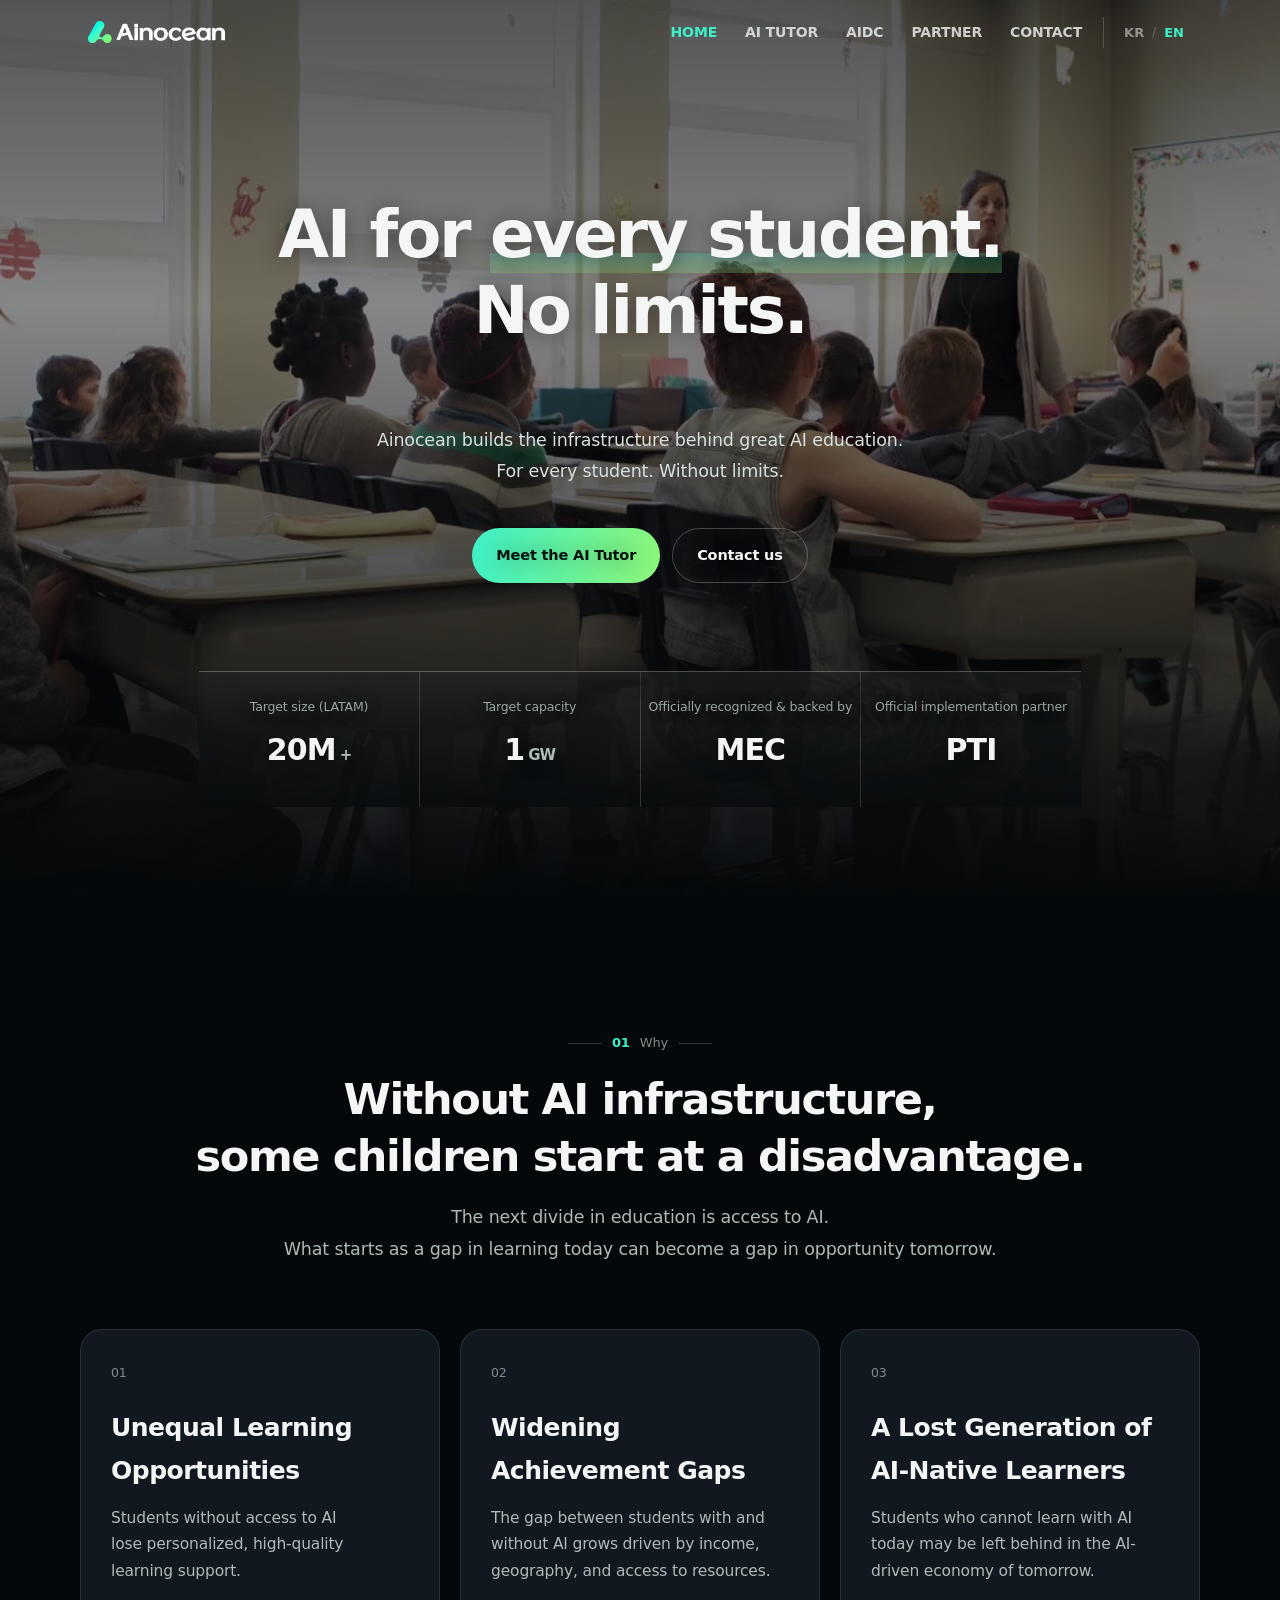
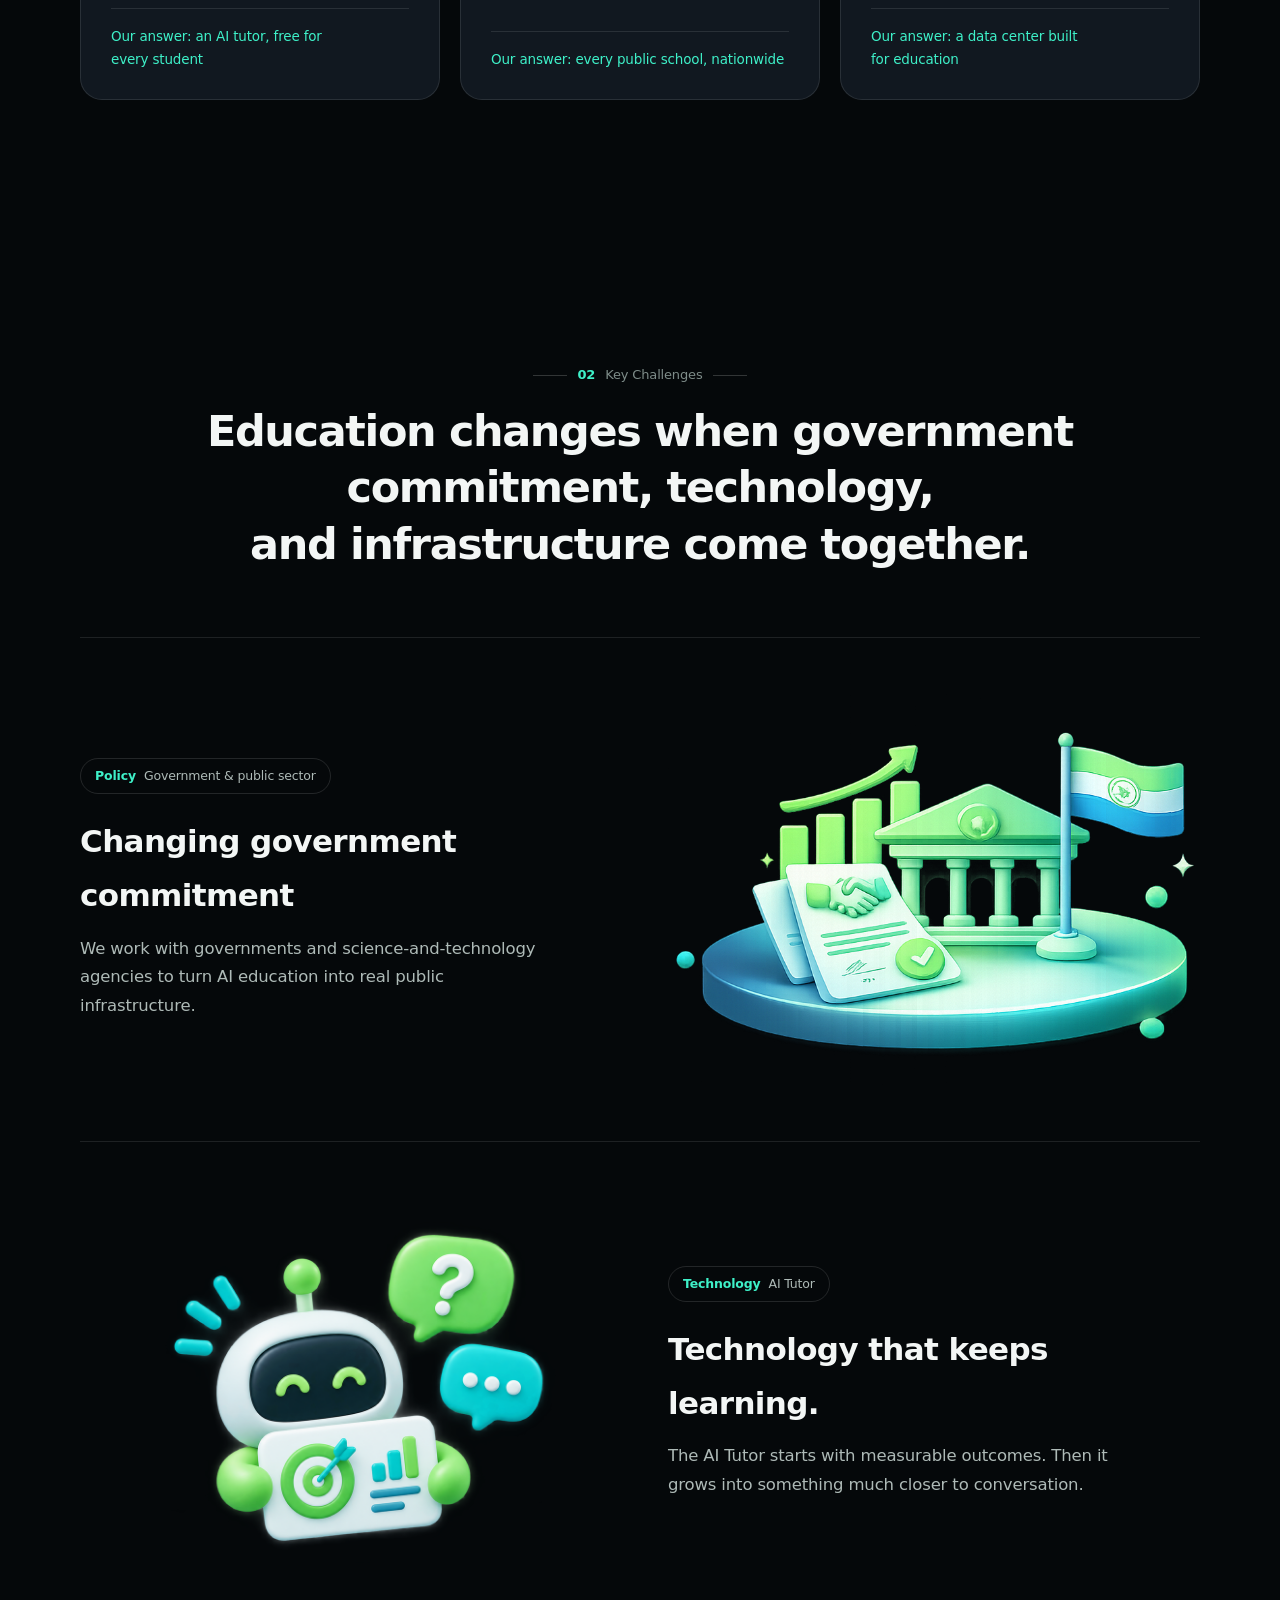
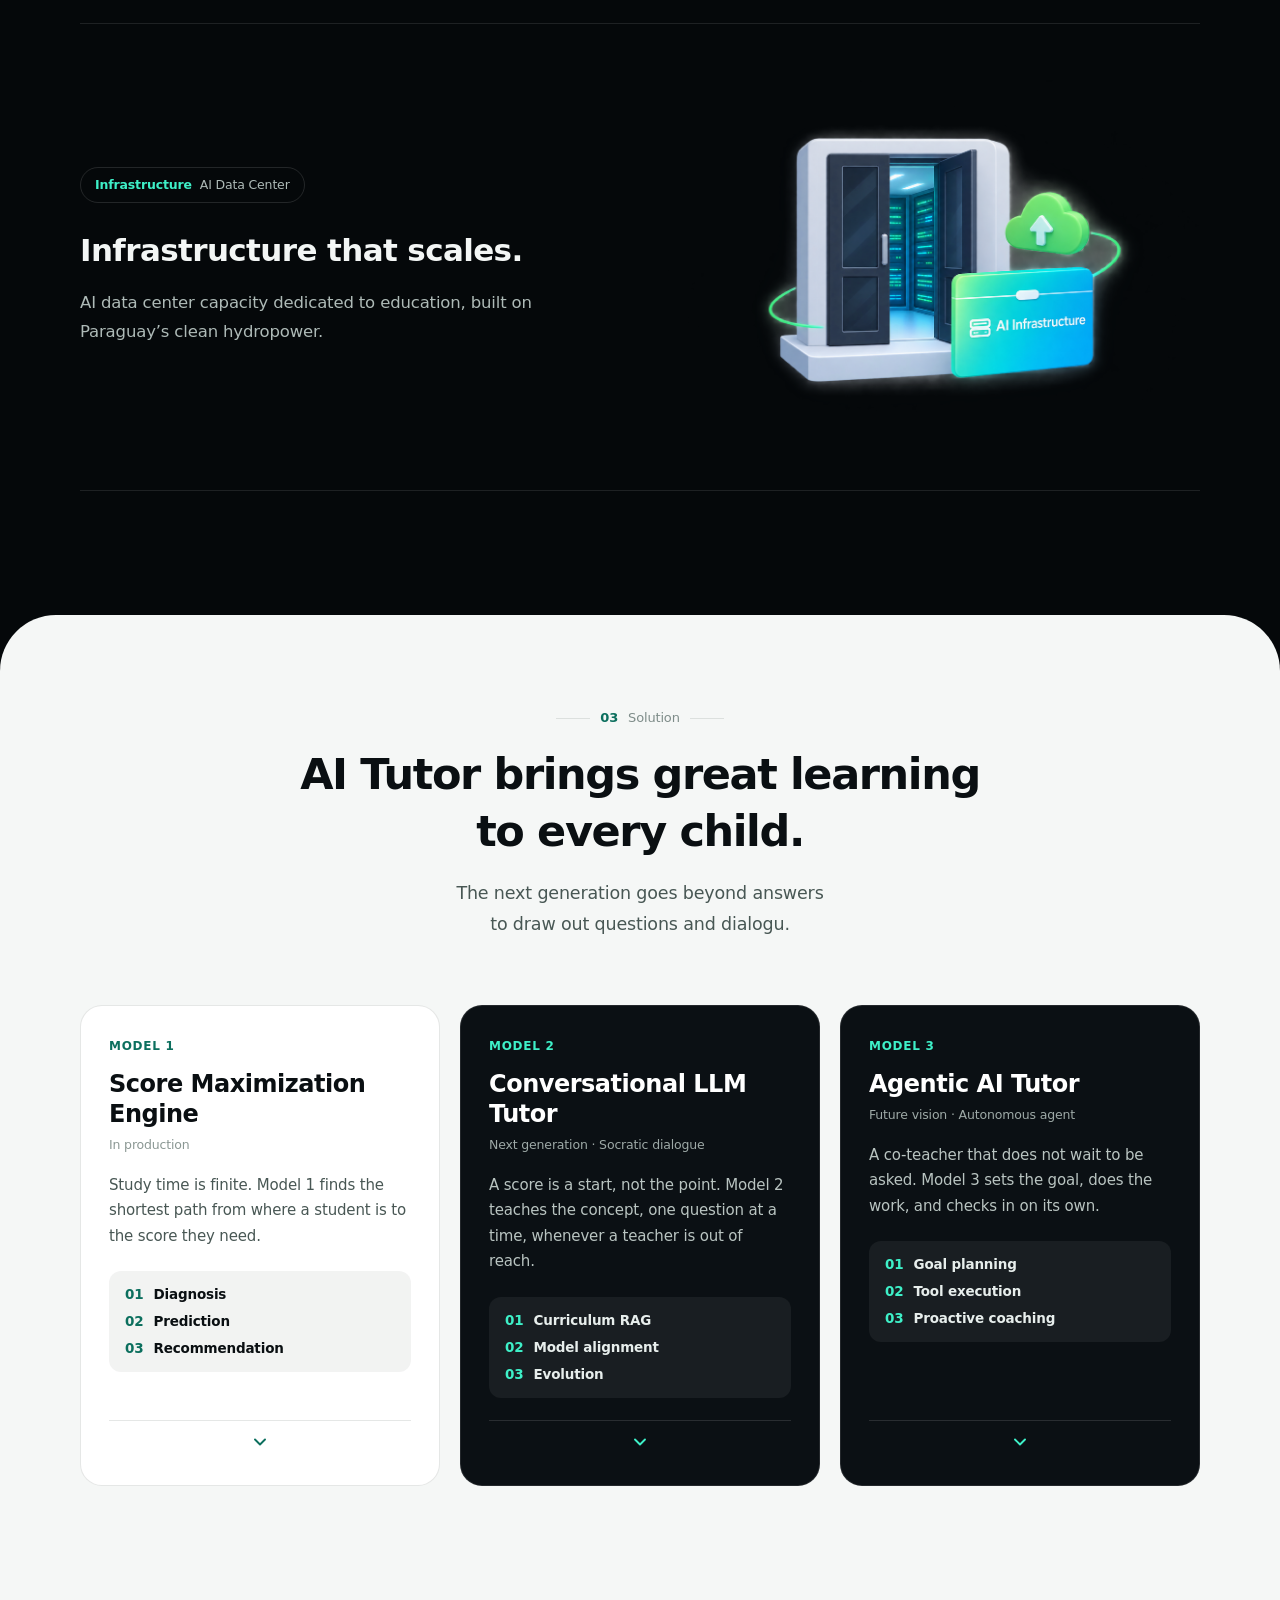
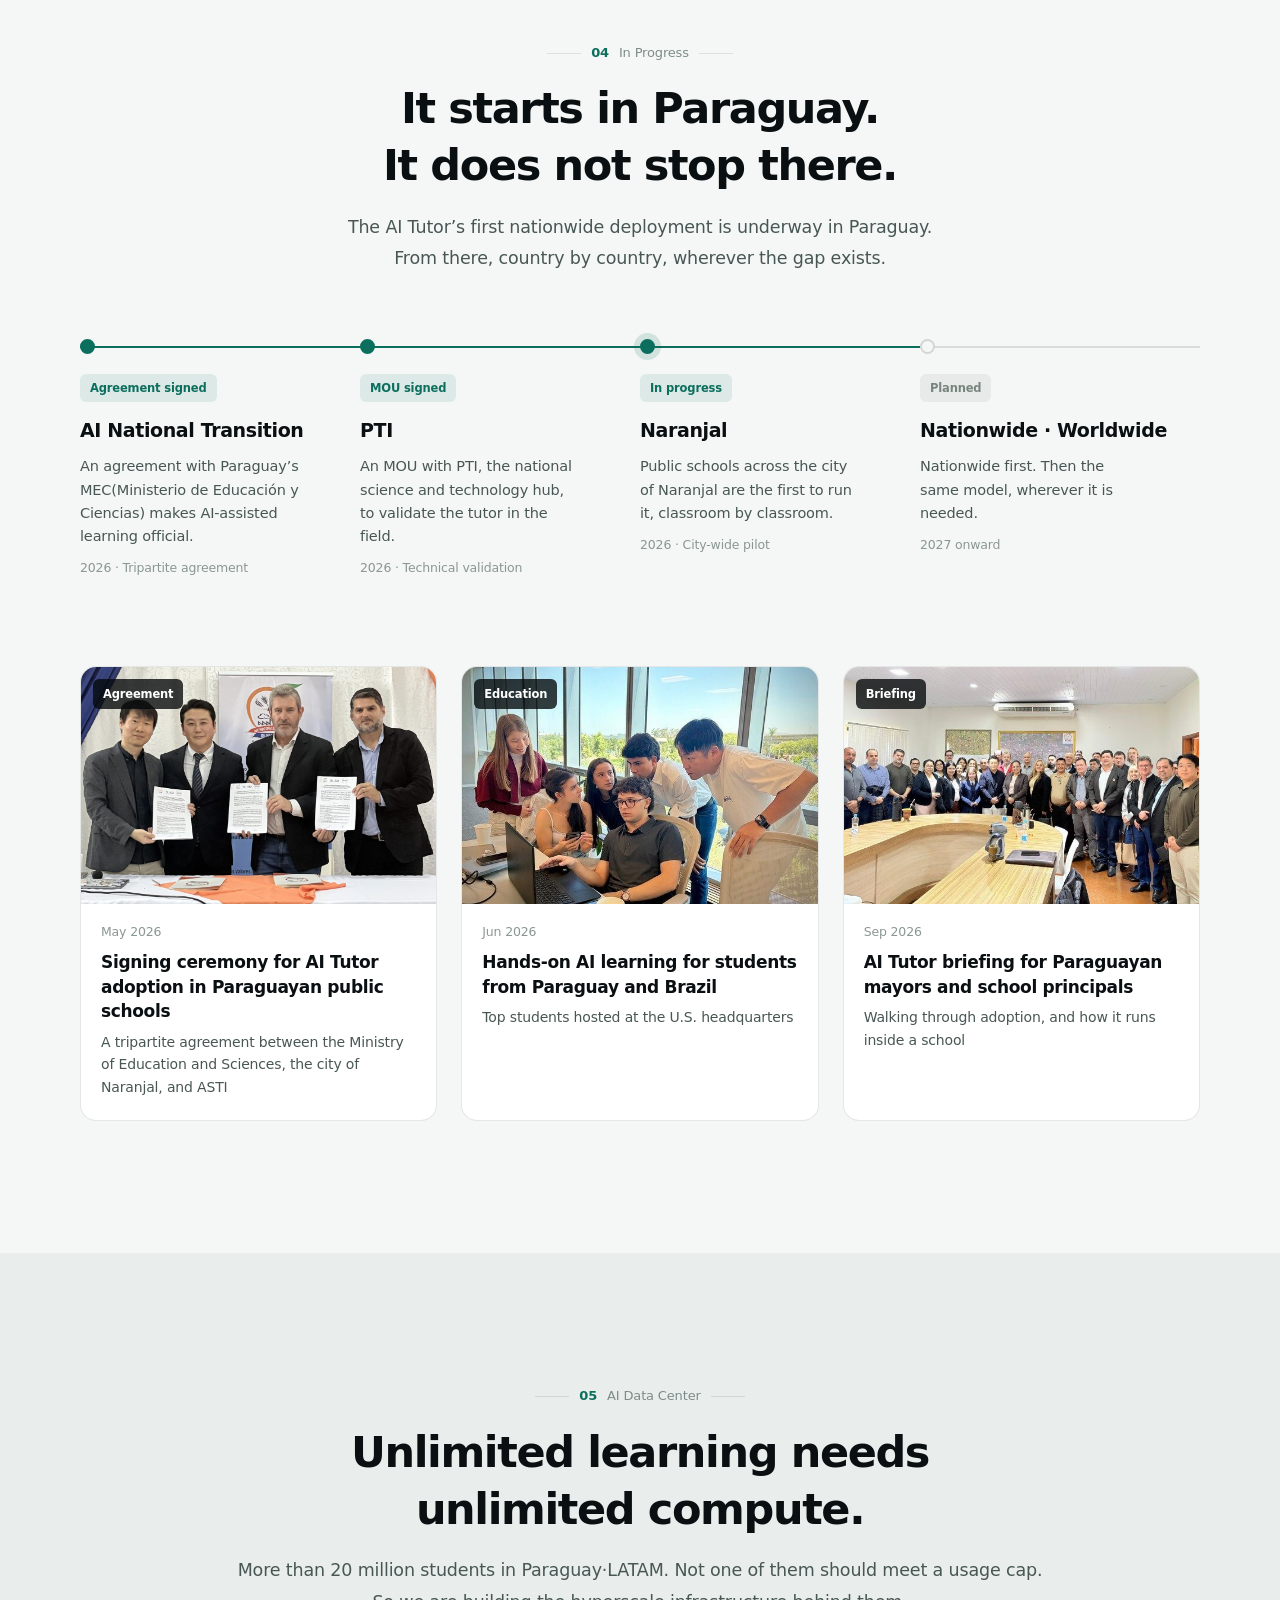
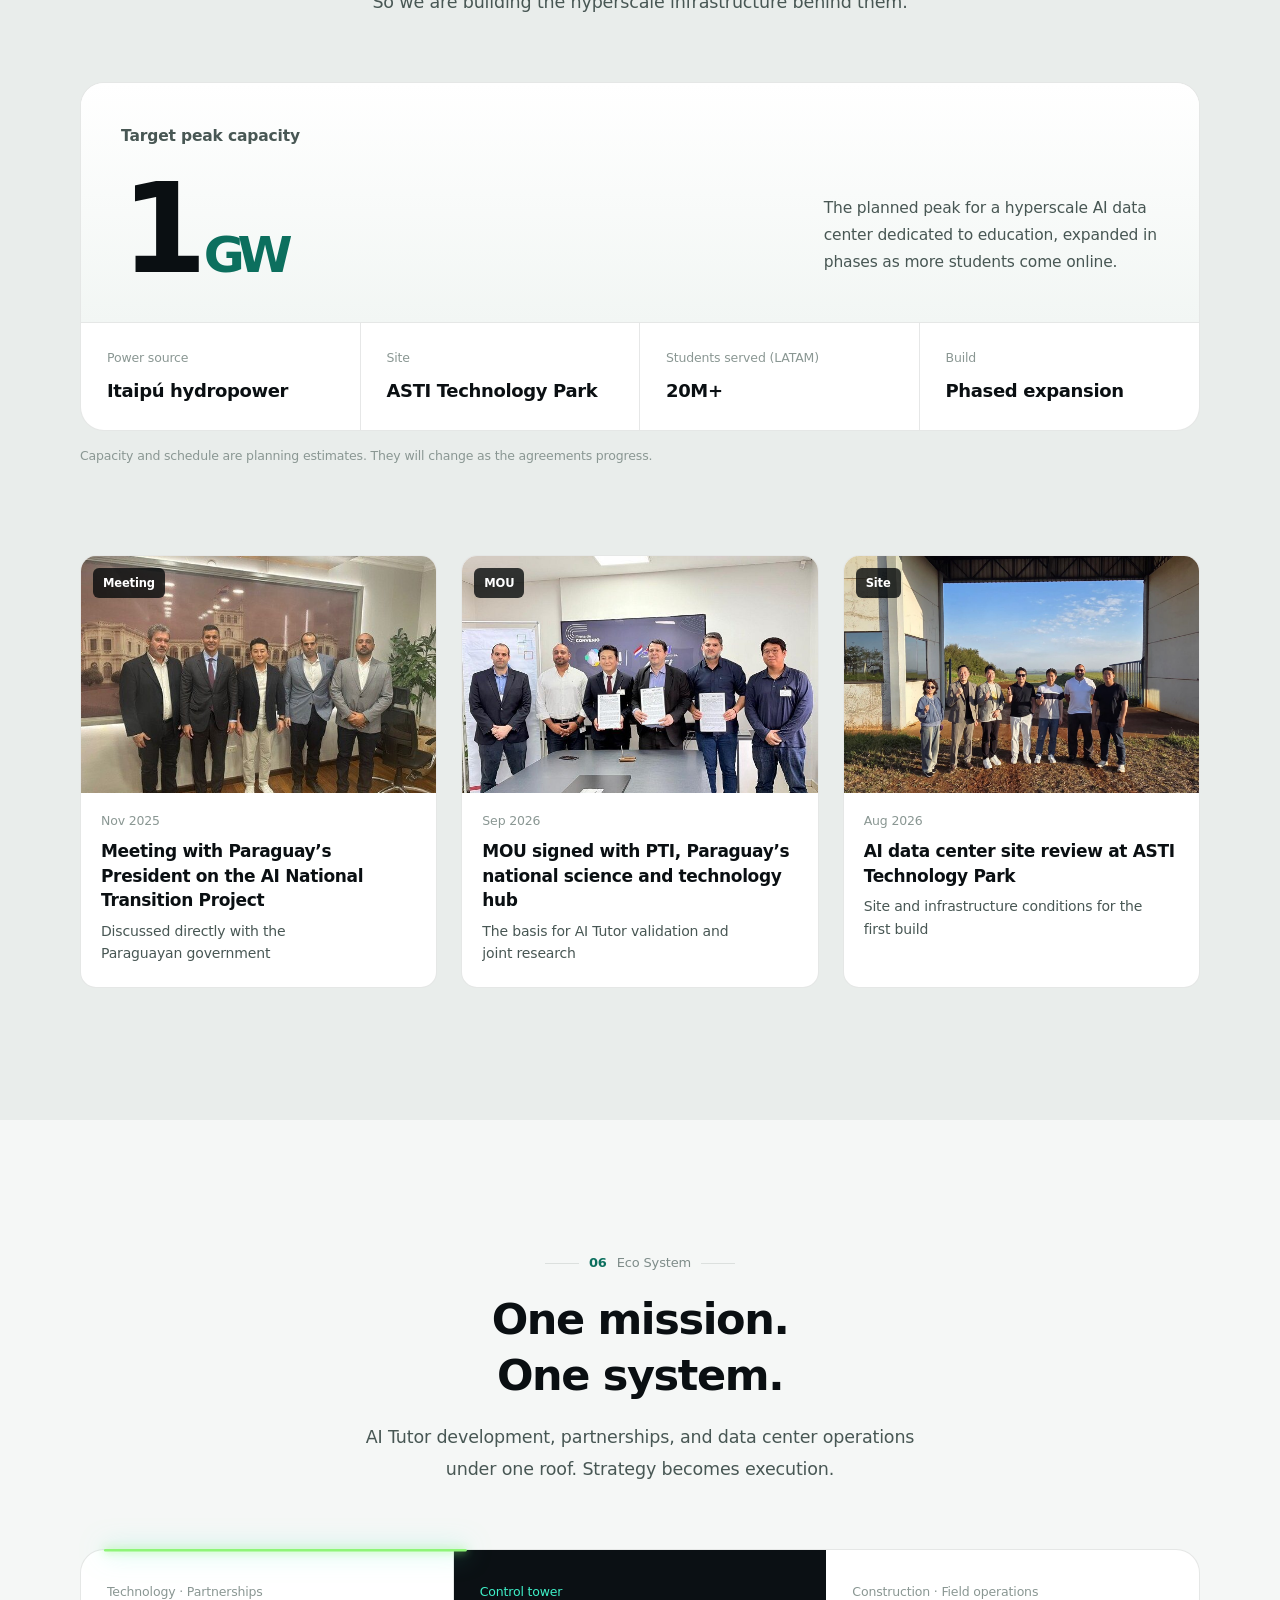
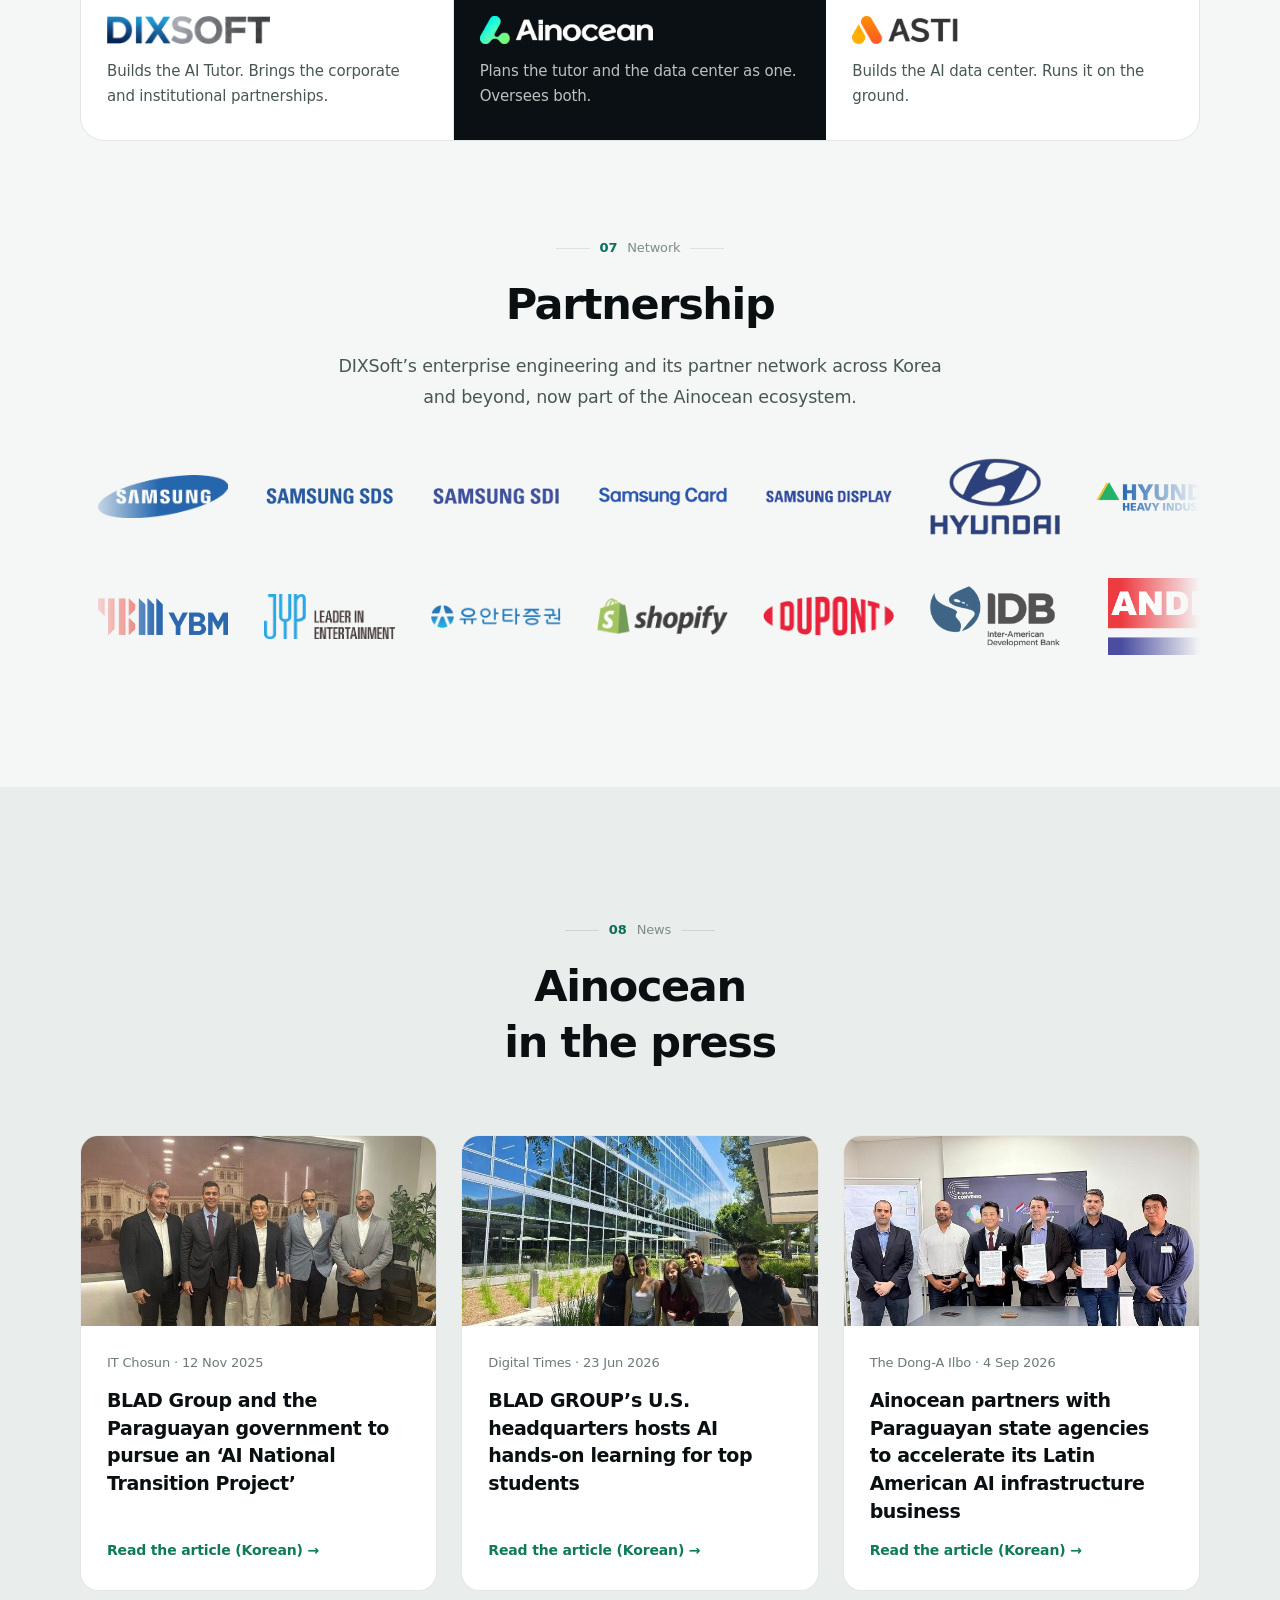
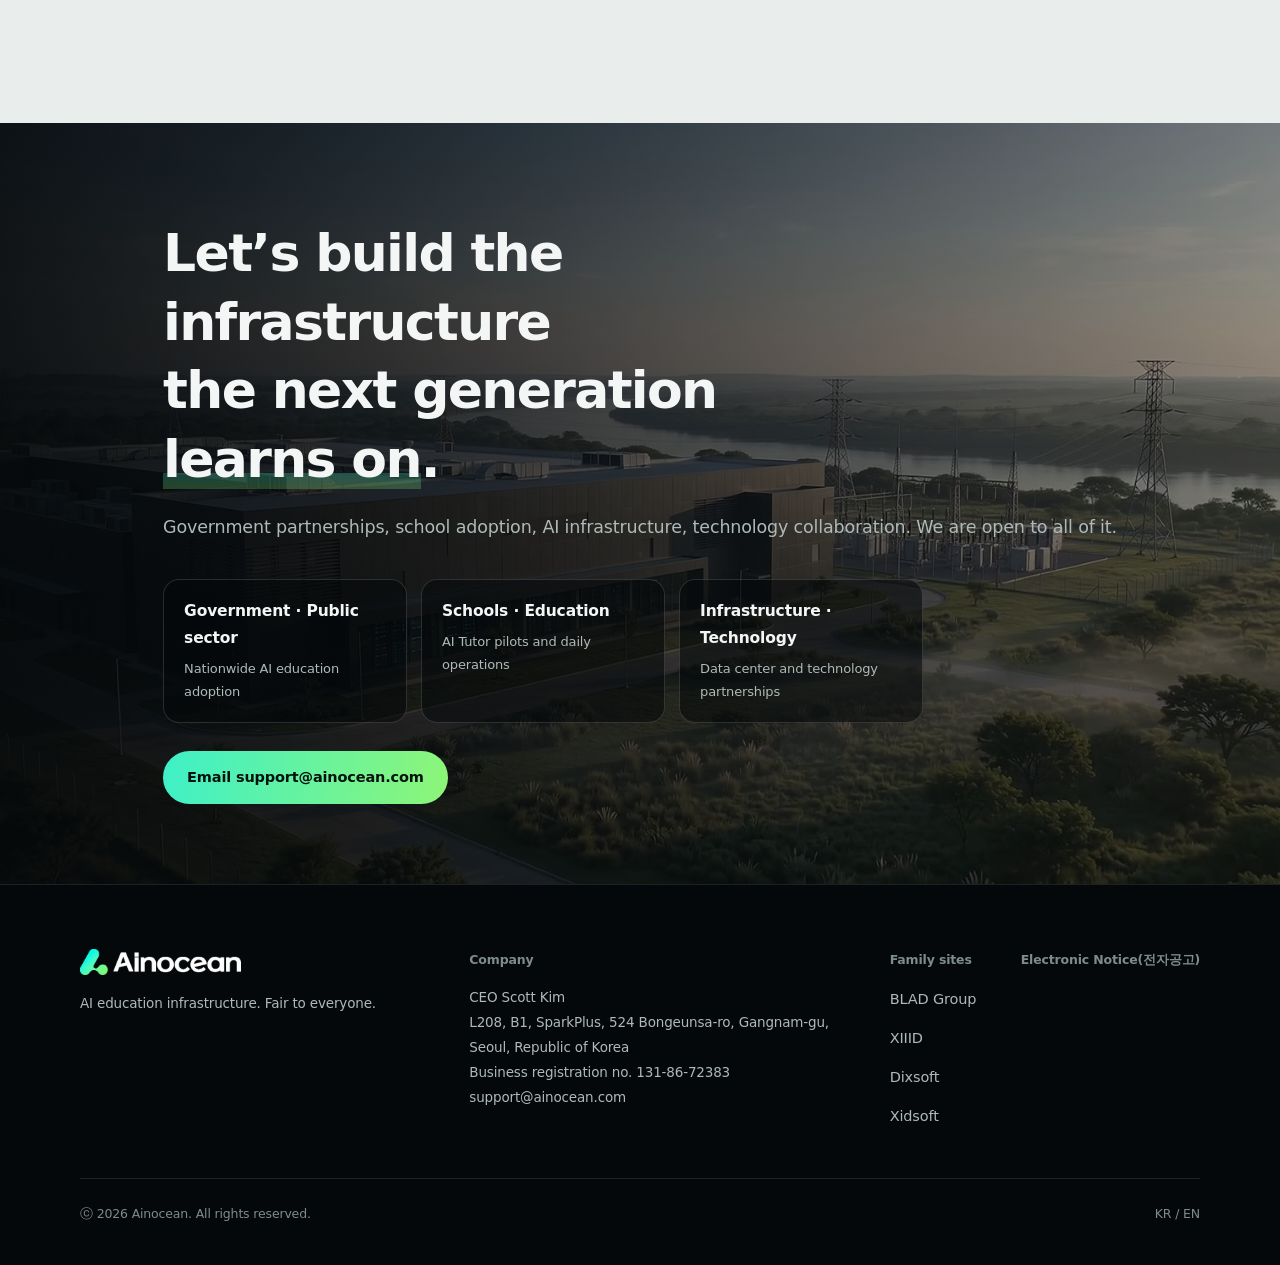
==== commit a05caf8b: "Update index.html" ====
--- a/index.html
+++ b/index.html
@@ -413,7 +413,10 @@
         support@ainocean.com</p>
       </div>
       <div>
-        <h4>Family sites</h4>
+        <div style="display:flex;align-items:baseline;justify-content:space-between;gap:2px">
+          <h4 style="flex:0 0 auto">Family sites</h4>
+          <h4 style="flex:0 0 auto"><a href="/notice.html" style="color:inherit;font:inherit;text-decoration:none;white-space:nowrap">Electronic Notice(전자공고)</a></h4>
+        </div>
         <ul class="fs">
           <li><a href="https://blad.ai/" target="_blank" rel="noopener">BLAD Group</a></li>
           <li><a href="https://xiiid.ai/" target="_blank" rel="noopener">XIIID</a></li>
@@ -424,7 +427,6 @@
     </div>
     <div class="fb">
       <span>ⓒ 2026 Ainocean. All rights reserved.</span>
-      <span><a href="/notice.html">Electronic Notice(전자공고)</a></span>
       <span><a href="kr.html">KR</a> / <a href="index.html">EN</a></span>
     </div>
   </div>
--- a/css/style.css
+++ b/css/style.css
@@ -1,3 +1,4 @@
+
 /* ==========================================================================
    Ainocean — standalone site stylesheet
    Sections: 0) base  1) header  2) hero  3) content sections  4) footer
@@ -5,1803 +6,668 @@
    ========================================================================== */
 
 /* ---------- 0) base ---------- */
-:root {
-  --ink: #05080a;
-  --ink-2: #0b1014;
-  --paper: #f5f7f6;
-  --paper-2: #e9edeb;
-  --text: #f3f6f5;
-  --text-dark: #0a0f12;
-  --muted: #aebab7;
-  --muted-dark: #485754;
-  --mint: #3ef0c8;
-  --lime: #8ef577;
-  --green: #0c6f5e;
-  --hdr-h: 64px;
-  --line: rgba(255, 255, 255, 0.1);
-  --line-dark: rgba(8, 20, 18, 0.1);
-}
-
-* {
-  box-sizing: border-box;
-}
-
-html {
-  scroll-behavior: smooth;
-  -webkit-text-size-adjust: 100%;
-  text-size-adjust: 100%;
-}
-
-body {
-  margin: 0;
-  background: var(--ink);
-  overflow-x: hidden;
-}
-
-img {
-  max-width: 100%;
-}
+:root{
+  --ink:#05080A;
+  --ink-2:#0B1014;
+  --paper:#F5F7F6;
+  --paper-2:#E9EDEB;
+  --text:#F3F6F5;
+  --text-dark:#0A0F12;
+  --muted:#AEBAB7;
+  --muted-dark:#485754;
+  --mint:#3EF0C8;
+  --lime:#8EF577;
+  --green:#0C6F5E;
+  --hdr-h:64px;
+  --line:rgba(255,255,255,.10);
+  --line-dark:rgba(8,20,18,.10);
+}
+
+*{box-sizing:border-box}
+
+html{
+  scroll-behavior:smooth;
+  -webkit-text-size-adjust:100%;
+  text-size-adjust:100%;
+}
+
+body{
+  margin:0;
+  background:var(--ink);
+  overflow-x:hidden;
+}
+
+img{max-width:100%}
 
 /* Respect users who ask for less motion */
-@media (prefers-reduced-motion: reduce) {
-  html {
-    scroll-behavior: auto;
-  }
-  *,
-  *::before,
-  *::after {
-    animation-duration: 0.001ms !important;
-    transition-duration: 0.001ms !important;
-  }
+@media (prefers-reduced-motion:reduce){
+  html{scroll-behavior:auto}
+  *,*::before,*::after{animation-duration:.001ms!important;transition-duration:.001ms!important}
 }
 
 /* ---------- 1) header ---------- */
-.hdr {
-  position: fixed;
-  top: 0;
-  left: 0;
-  right: 0;
-  z-index: 100;
-  font-family:
-    Pretendard,
-    'Apple SD Gothic Neo',
-    system-ui,
-    -apple-system,
-    'Segoe UI',
-    Roboto,
-    sans-serif;
-  transition:
-    background 0.3s ease,
-    border-color 0.3s ease;
-  border-bottom: 1px solid transparent;
-}
-.hdr.solid {
-  background: rgba(5, 8, 10, 0.86);
-  -webkit-backdrop-filter: blur(14px);
-  backdrop-filter: blur(14px);
-  border-bottom-color: var(--line);
-}
-.hdr .inner {
-  max-width: 1200px;
-  margin: 0 auto;
-  padding: 0 48px;
-  height: var(--hdr-h);
-  display: flex;
-  align-items: center;
-  justify-content: space-between;
-  gap: clamp(24px, 7vw, 220px);
-}
-.brand {
-  display: flex;
-  align-items: center;
-  gap: 10px;
-  flex: 0 0 auto;
-}
-.brand img {
-  height: 22px;
-  width: auto;
-  display: block;
-}
-.menu {
-  display: flex;
-  align-items: center;
-}
-.nav {
-  display: flex;
-  align-items: center;
-  gap: 2px;
-}
-.nav a {
-  display: block;
-  font-size: 14px;
-  font-weight: 600;
-  letter-spacing: -0.01em;
-  text-decoration: none;
-  color: rgba(243, 246, 245, 0.8);
-  padding: 10px 13px;
-  border-radius: 999px;
-  white-space: nowrap;
-  transition:
-    color 0.2s ease,
-    background 0.2s ease;
-}
-.nav a:hover {
-  color: #fff;
-  background: rgba(255, 255, 255, 0.09);
-}
-.nav a.active {
-  color: var(--mint);
-}
-.lang {
-  display: flex;
-  align-items: center;
-  margin-left: 8px;
-  padding-left: 12px;
-  border-left: 1px solid rgba(255, 255, 255, 0.18);
-}
-.lang a {
-  font-size: 13px;
-  font-weight: 700;
-  text-decoration: none;
-  color: rgba(243, 246, 245, 0.5);
-  padding: 8px 8px;
-}
-.lang a[aria-current='page'] {
-  color: var(--mint);
-}
-.lang .sep {
-  color: rgba(243, 246, 245, 0.28);
-  font-size: 12px;
-}
+.hdr{
+  position:fixed;
+  top:0;left:0;right:0;
+  z-index:100;
+  font-family:Pretendard,"Apple SD Gothic Neo",system-ui,-apple-system,"Segoe UI",Roboto,sans-serif;
+  transition:background .3s ease,border-color .3s ease;
+  border-bottom:1px solid transparent;
+}
+.hdr.solid{
+  background:rgba(5,8,10,.86);
+  -webkit-backdrop-filter:blur(14px);
+  backdrop-filter:blur(14px);
+  border-bottom-color:var(--line);
+}
+.hdr .inner{
+  max-width:1200px;
+  margin:0 auto;
+  padding:0 48px;
+  height:var(--hdr-h);
+  display:flex;
+  align-items:center;
+  justify-content:space-between;
+  gap:clamp(24px,7vw,220px);
+}
+.brand{display:flex;align-items:center;gap:10px;flex:0 0 auto}
+.brand img{height:22px;width:auto;display:block}
+.menu{display:flex;align-items:center}
+.nav{display:flex;align-items:center;gap:2px}
+.nav a{
+  display:block;
+  font-size:14px;
+  font-weight:600;
+  letter-spacing:-.01em;
+  text-decoration:none;
+  color:rgba(243,246,245,.80);
+  padding:10px 13px;
+  border-radius:999px;
+  white-space:nowrap;
+  transition:color .2s ease,background .2s ease;
+}
+.nav a:hover{color:#fff;background:rgba(255,255,255,.09)}
+.nav a.active{color:var(--mint)}
+.lang{
+  display:flex;align-items:center;
+  margin-left:8px;padding-left:12px;
+  border-left:1px solid rgba(255,255,255,.18);
+}
+.lang a{
+  font-size:13px;font-weight:700;
+  text-decoration:none;
+  color:rgba(243,246,245,.50);
+  padding:8px 8px;
+}
+.lang a[aria-current="page"]{color:var(--mint)}
+.lang .sep{color:rgba(243,246,245,.28);font-size:12px}
 
 /* hamburger */
-.burger {
-  display: none;
-  width: 44px;
-  height: 44px;
-  margin-right: -10px;
-  border: 0;
-  background: none;
-  padding: 0;
-  cursor: pointer;
-}
-.burger span {
-  display: block;
-  width: 20px;
-  height: 2px;
-  margin: 4px auto;
-  background: #f3f6f5;
-  border-radius: 2px;
-  transition:
-    transform 0.25s ease,
-    opacity 0.2s ease;
-}
-.burger[aria-expanded='true'] span:nth-child(1) {
-  transform: translateY(6px) rotate(45deg);
-}
-.burger[aria-expanded='true'] span:nth-child(2) {
-  opacity: 0;
-}
-.burger[aria-expanded='true'] span:nth-child(3) {
-  transform: translateY(-6px) rotate(-45deg);
-}
+.burger{
+  display:none;
+  width:44px;height:44px;
+  margin-right:-10px;
+  border:0;background:none;padding:0;
+  cursor:pointer;
+}
+.burger span{
+  display:block;
+  width:20px;height:2px;
+  margin:4px auto;
+  background:#F3F6F5;
+  border-radius:2px;
+  transition:transform .25s ease,opacity .2s ease;
+}
+.burger[aria-expanded="true"] span:nth-child(1){transform:translateY(6px) rotate(45deg)}
+.burger[aria-expanded="true"] span:nth-child(2){opacity:0}
+.burger[aria-expanded="true"] span:nth-child(3){transform:translateY(-6px) rotate(-45deg)}
 
 /* ---------- 2) app shell + hero ---------- */
-#ain-app {
-  width: 100%;
-  color: var(--text);
-  font-family:
-    Pretendard,
-    'Apple SD Gothic Neo',
-    system-ui,
-    -apple-system,
-    'Segoe UI',
-    Roboto,
-    sans-serif;
-  font-size: 16px;
-  line-height: 1.75;
-  letter-spacing: -0.01em;
-  text-align: left;
+#ain-app{
+  width:100%;
+  color:var(--text);
+  font-family:Pretendard,"Apple SD Gothic Neo",system-ui,-apple-system,"Segoe UI",Roboto,sans-serif;
+  font-size:16px;
+  line-height:1.75;
+  letter-spacing:-.01em;
+  text-align:left;
   /* Korean wraps between characters by default, which breaks words mid-way.
      keep-all wraps at spaces instead; overflow-wrap is the safety net. */
-  word-break: keep-all;
-  overflow-wrap: break-word;
-}
-#ain-app * {
-  box-sizing: border-box;
-}
-#ain-app .w {
-  max-width: 1200px;
-  margin: 0 auto;
-  padding: 0 48px;
-}
-#ain-app .s {
-  padding: 132px 0;
-  background: var(--ink);
-  scroll-margin-top: var(--hdr-h);
-}
-#ain-app .p {
-  background: var(--paper);
-  color: var(--text-dark);
-}
-#ain-app .p2 {
-  background: var(--paper-2);
-  color: var(--text-dark);
-}
-#ain-app h1 {
-  font-size: clamp(34px, 5.2vw, 66px);
-  line-height: 1.14;
-  font-weight: 800;
-  letter-spacing: -0.035em;
-  margin: 0;
-}
-#ain-app h2 {
-  font-size: clamp(26px, 3.4vw, 43px);
-  line-height: 1.32;
-  font-weight: 750;
-  letter-spacing: -0.032em;
-  margin: 16px 0 18px;
-}
-#ain-app h3 {
-  font-size: 22px;
-  font-weight: 700;
-  letter-spacing: -0.02em;
-  margin: 0;
-}
-#ain-app h1,
-#ain-app h2 {
-  text-wrap: balance;
-}
-#ain-app .lead,
-#ain-app .card p,
-#ain-app .nc p {
-  text-wrap: pretty;
-}
-#ain-app p {
-  margin: 0;
-}
-#ain-app a {
-  text-decoration: none;
-}
-#ain-app .lead {
-  font-size: 17.5px;
-  line-height: 1.8;
-  color: var(--muted);
-}
-#ain-app .p .lead,
-#ain-app .p2 .lead {
-  color: var(--muted-dark);
-}
-#ain-app .idx {
-  display: flex;
-  align-items: center;
-  justify-content: center;
-  gap: 10px;
-  font-size: 13px;
-  color: #7e8c89;
-}
-#ain-app .idx b {
-  color: var(--mint);
-  font-weight: 700;
-}
-#ain-app .p .idx b,
-#ain-app .p2 .idx b {
-  color: var(--green);
-}
-#ain-app .idx i {
-  display: block;
-  width: 34px;
-  height: 1px;
-  background: rgba(255, 255, 255, 0.18);
-}
-#ain-app .p .idx i,
-#ain-app .p2 .idx i {
-  background: var(--line-dark);
-}
-#ain-app .hd {
-  text-align: center;
-  margin-bottom: 64px;
-  scroll-margin-top: var(--hdr-h);
-}
-#ain-app .mk {
-  background: linear-gradient(
-    transparent 74%,
-    rgba(62, 240, 200, 0.24) 74%,
-    rgba(142, 245, 119, 0.24) 100%
-  );
-}
-#ain-app .btn {
-  display: inline-flex;
-  align-items: center;
-  justify-content: center;
-  gap: 8px;
-  font-size: 14.5px;
-  font-weight: 700;
-  border-radius: 999px;
-  padding: 14px 24px;
-  min-height: 46px;
-  background: linear-gradient(100deg, var(--mint), var(--lime));
-}
-#ain-app a.btn,
-#ain-app a.btn:hover,
-#ain-app a.btn:visited {
-  color: #04120e;
-}
-#ain-app .btn.g {
-  background: none;
-  border: 1px solid rgba(255, 255, 255, 0.24);
-}
-#ain-app a.btn.g,
-#ain-app a.btn.g:hover {
-  color: var(--text);
-}
+  word-break:keep-all;
+  overflow-wrap:break-word;
+}
+#ain-app *{box-sizing:border-box}
+#ain-app .w{max-width:1200px;margin:0 auto;padding:0 48px}
+#ain-app .s{padding:132px 0;background:var(--ink);scroll-margin-top:var(--hdr-h)}
+#ain-app .p{background:var(--paper);color:var(--text-dark)}
+#ain-app .p2{background:var(--paper-2);color:var(--text-dark)}
+#ain-app h1{font-size:clamp(34px,5.2vw,66px);line-height:1.14;font-weight:800;letter-spacing:-.035em;margin:0}
+#ain-app h2{font-size:clamp(26px,3.4vw,43px);line-height:1.32;font-weight:750;letter-spacing:-.032em;margin:16px 0 18px}
+#ain-app h3{font-size:22px;font-weight:700;letter-spacing:-.02em;margin:0}
+#ain-app h1,#ain-app h2{text-wrap:balance}
+#ain-app .lead,#ain-app .card p,#ain-app .nc p{text-wrap:pretty}
+#ain-app p{margin:0}
+#ain-app a{text-decoration:none}
+#ain-app .lead{font-size:17.5px;line-height:1.8;color:var(--muted)}
+#ain-app .p .lead,#ain-app .p2 .lead{color:var(--muted-dark)}
+#ain-app .idx{display:flex;align-items:center;justify-content:center;gap:10px;font-size:13px;color:#7E8C89}
+#ain-app .idx b{color:var(--mint);font-weight:700}
+#ain-app .p .idx b,#ain-app .p2 .idx b{color:var(--green)}
+#ain-app .idx i{display:block;width:34px;height:1px;background:rgba(255,255,255,.18)}
+#ain-app .p .idx i,#ain-app .p2 .idx i{background:var(--line-dark)}
+#ain-app .hd{text-align:center;margin-bottom:64px;scroll-margin-top:var(--hdr-h)}
+#ain-app .mk{background:linear-gradient(transparent 74%,rgba(62,240,200,.24) 74%,rgba(142,245,119,.24) 100%)}
+#ain-app .btn{
+  display:inline-flex;align-items:center;justify-content:center;gap:8px;
+  font-size:14.5px;font-weight:700;
+  border-radius:999px;padding:14px 24px;min-height:46px;
+  background:linear-gradient(100deg,var(--mint),var(--lime));
+}
+#ain-app a.btn,#ain-app a.btn:hover,#ain-app a.btn:visited{color:#04120E}
+#ain-app .btn.g{background:none;border:1px solid rgba(255,255,255,.24)}
+#ain-app a.btn.g,#ain-app a.btn.g:hover{color:var(--text)}
 
 /* background video */
-#ain-app .vid {
-  position: absolute;
-  inset: 0;
-  overflow: hidden;
-  pointer-events: none;
-  z-index: 0;
-}
-#ain-app .bgv {
-  position: absolute;
-  top: 50%;
-  left: 50%;
-  transform: translate(-50%, -50%);
-  width: 100%;
-  height: 100%;
-  min-width: 100%;
-  min-height: 100%;
-  object-fit: cover;
-  border: 0;
-  display: block;
-}
-
-#ain-app .hero {
-  position: relative;
-  min-height: 100vh;
-  min-height: 100svh;
-  display: flex;
-  align-items: center;
-  overflow: hidden;
-  background: var(--ink);
-  scroll-margin-top: 0;
-}
-#ain-app .hero .ph {
-  position: absolute;
-  inset: 0;
-  z-index: 0;
-  background: url(../assets/img/hero-poster.jpg) center/cover no-repeat;
-}
-#ain-app .hero .sc {
-  position: absolute;
-  inset: 0;
-  z-index: 2;
-  background: linear-gradient(
-    180deg,
-    rgba(5, 8, 10, 0.66) 0%,
-    rgba(5, 8, 10, 0.44) 34%,
-    rgba(5, 8, 10, 0.76) 76%,
-    var(--ink) 100%
-  );
-}
-#ain-app .hero {
-  align-items: flex-start;
-}
+#ain-app .vid{position:absolute;inset:0;overflow:hidden;pointer-events:none;z-index:0}
+#ain-app .bgv{
+  position:absolute;top:50%;left:50%;
+  transform:translate(-50%,-50%);
+  width:100%;height:100%;
+  min-width:100%;min-height:100%;
+  object-fit:cover;
+  border:0;
+  display:block;
+}
+
+#ain-app .hero{
+  position:relative;
+  min-height:100vh;
+  min-height:100svh;
+  display:flex;align-items:center;
+  overflow:hidden;
+  background:var(--ink);
+  scroll-margin-top:0;
+}
+#ain-app .hero .ph{
+  position:absolute;inset:0;z-index:0;
+  background:url(../assets/img/hero-poster.jpg) center/cover no-repeat;
+}
+#ain-app .hero .sc{
+  position:absolute;inset:0;z-index:2;
+  background:linear-gradient(180deg,rgba(5,8,10,.66) 0%,rgba(5,8,10,.44) 34%,rgba(5,8,10,.76) 76%,var(--ink) 100%);
+}
+#ain-app .hero{align-items:flex-start}
 /* .hero .hi outranks the generic "#ain-app .w" gutter rules, so the clearance
    under the fixed header survives no matter where those rules sit in the file.
    padding-block only: the left/right gutter still comes from .w.
    margin-block:auto centres the copy when there is room and collapses to 0
    when the copy is taller than the hero, so the top can never be clipped. */
-#ain-app .hero .hi {
-  position: relative;
-  z-index: 3;
-  text-align: center;
-  margin-block: auto;
-  padding-block: calc(var(--hdr-h) + 72px) 32px;
-  text-shadow: 0 1px 22px rgba(0, 0, 0, 0.45);
-}
+#ain-app .hero .hi{position:relative;z-index:3;text-align:center;margin-block:auto;padding-block:calc(var(--hdr-h) + 72px) 32px;text-shadow:0 1px 22px rgba(0,0,0,.45)}
 /* the hero headline is a single line now, so the gap under it carries the
    openness: it scales with the viewport and never drops below 52px */
-#ain-app .hi .lead {
-  margin: clamp(52px, 6vw, 84px) auto 0;
-  color: #d7e0dd;
-}
-#ain-app .cta {
-  display: flex;
-  gap: 12px;
-  justify-content: center;
-  flex-wrap: wrap;
-  margin-top: 40px;
-}
-#ain-app .kpi {
-  display: grid;
-  grid-template-columns: repeat(4, 1fr);
-  gap: 1px;
-  margin-top: 88px;
-  border-top: 1px solid rgba(255, 255, 255, 0.14);
-  background: rgba(255, 255, 255, 0.14);
-}
-#ain-app .kpi > div {
-  background: linear-gradient(180deg, rgba(5, 8, 10, 0.55), rgba(5, 8, 10, 0.9));
-  padding: 24px 8px 30px;
-}
-#ain-app .kpi span {
-  display: block;
-  font-size: 12.5px;
-  color: #9aa6a3;
-}
-#ain-app .kpi strong {
-  display: block;
-  font-size: clamp(22px, 2.4vw, 30px);
-  font-weight: 750;
-  letter-spacing: -0.03em;
-  margin-top: 6px;
-}
-#ain-app .kpi em {
-  font-style: normal;
-  font-size: 15px;
-  font-weight: 600;
-  color: var(--muted);
-  margin-left: 4px;
-}
+#ain-app .hi .lead{margin:clamp(52px,6vw,84px) auto 0;color:#D7E0DD}
+#ain-app .cta{display:flex;gap:12px;justify-content:center;flex-wrap:wrap;margin-top:40px}
+#ain-app .kpi{
+  display:grid;grid-template-columns:repeat(4,1fr);gap:1px;
+  margin-top:88px;
+  border-top:1px solid rgba(255,255,255,.14);
+  background:rgba(255,255,255,.14);
+}
+#ain-app .kpi>div{background:linear-gradient(180deg,rgba(5,8,10,.55),rgba(5,8,10,.9));padding:24px 8px 30px}
+#ain-app .kpi span{display:block;font-size:12.5px;color:#9AA6A3}
+#ain-app .kpi strong{display:block;font-size:clamp(22px,2.4vw,30px);font-weight:750;letter-spacing:-.03em;margin-top:6px}
+#ain-app .kpi em{font-style:normal;font-size:15px;font-weight:600;color:var(--muted);margin-left:4px}
 
 /* ---------- 3) content sections ---------- */
 /* 01 Why */
-#ain-app .g3 {
-  display: grid;
-  grid-template-columns: repeat(3, 1fr);
-  gap: 20px;
-}
-#ain-app .card {
-  display: flex;
-  flex-direction: column;
-  background: #111820;
-  border: 1px solid var(--line);
-  border-radius: 22px;
-  padding: 32px 30px 28px;
-}
-#ain-app .card .n {
-  font-size: 12.5px;
-  color: #7e8c89;
-}
-#ain-app .card h3 {
-  font-size: clamp(21px, 2vw, 25px);
-  margin: 22px 0 12px;
-}
-#ain-app .card p {
-  font-size: 15.5px;
-  color: var(--muted);
-  line-height: 1.7;
-}
+#ain-app .g3{display:grid;grid-template-columns:repeat(3,1fr);gap:20px}
+#ain-app .card{display:flex;flex-direction:column;background:#111820;border:1px solid var(--line);border-radius:22px;padding:32px 30px 28px}
+#ain-app .card .n{font-size:12.5px;color:#7E8C89}
+#ain-app .card h3{font-size:clamp(21px,2vw,25px);margin:22px 0 12px}
+#ain-app .card p{font-size:15.5px;color:var(--muted);line-height:1.7}
 /* auto margin keeps the response line flush with the bottom of every card,
    so the three rules stay on one horizontal line however the copy wraps */
-#ain-app .card p:not(.n):not(.fx) {
-  margin-bottom: 24px;
-}
-#ain-app .card .fx {
-  margin-top: auto;
-  padding-top: 16px;
-  border-top: 1px solid var(--line);
-  font-size: 13.5px;
-  color: var(--mint);
-}
+#ain-app .card p:not(.n):not(.fx){margin-bottom:24px}
+#ain-app .card .fx{margin-top:auto;padding-top:16px;border-top:1px solid var(--line);font-size:13.5px;color:var(--mint)}
 
 /* 02 Key Challenges */
-#ain-app .pl {
-  display: grid;
-  grid-template-columns: 1fr 1fr;
-  gap: 56px;
-  align-items: center;
-  padding: 56px 0;
-  border-top: 1px solid var(--line);
-}
-#ain-app .pl:last-of-type {
-  border-bottom: 1px solid var(--line);
-}
-#ain-app .pl.r .tx {
-  order: 2;
-}
-#ain-app .pl .tag {
-  display: inline-flex;
-  gap: 8px;
-  font-size: 12.5px;
-  color: var(--muted);
-  border: 1px solid rgba(255, 255, 255, 0.12);
-  border-radius: 999px;
-  padding: 6px 14px;
-}
-#ain-app .pl .tag b {
-  color: var(--mint);
-}
-#ain-app .pl h3 {
-  font-size: clamp(23px, 2.6vw, 31px);
-  margin: 20px 0 12px;
-}
-#ain-app .pl p {
-  color: var(--muted);
-  font-size: 16.5px;
-  max-width: 46ch;
-}
-#ain-app .pl img {
-  width: 100%;
-  height: auto;
-  display: block;
-}
-#ain-app .st {
-  height: 56px;
-  border-radius: 56px 56px 0 0;
-  margin-top: -8px;
-  position: relative;
-  z-index: 1;
-  background: var(--paper);
-}
+#ain-app .pl{display:grid;grid-template-columns:1fr 1fr;gap:56px;align-items:center;padding:56px 0;border-top:1px solid var(--line)}
+#ain-app .pl:last-of-type{border-bottom:1px solid var(--line)}
+#ain-app .pl.r .tx{order:2}
+#ain-app .pl .tag{display:inline-flex;gap:8px;font-size:12.5px;color:var(--muted);border:1px solid rgba(255,255,255,.12);border-radius:999px;padding:6px 14px}
+#ain-app .pl .tag b{color:var(--mint)}
+#ain-app .pl h3{font-size:clamp(23px,2.6vw,31px);margin:20px 0 12px}
+#ain-app .pl p{color:var(--muted);font-size:16.5px;max-width:46ch}
+#ain-app .pl img{width:100%;height:auto;display:block}
+#ain-app .st{height:56px;border-radius:56px 56px 0 0;margin-top:-8px;position:relative;z-index:1;background:var(--paper)}
 
 /* 03 Solution — three AI models presented side by side.
    Model 1 is the model in production (light card); models 2 and 3 are the
    next-generation and future-vision models (dark cards), matching the
    light/dark pairing used elsewhere on the site. */
-#ain-app .mdl {
-  display: grid;
-  grid-template-columns: repeat(3, 1fr);
-  gap: 20px;
-  align-items: start;
-}
-#ain-app .mc {
-  display: flex;
-  flex-direction: column;
-  background: #fff;
-  border: 1px solid var(--line-dark);
-  border-radius: 22px;
-  padding: 30px 28px 28px;
-}
-#ain-app .mc.nx {
-  background: var(--ink-2);
-  border-color: rgba(255, 255, 255, 0.1);
-}
-#ain-app .mc .mn {
-  font-size: 12px;
-  font-weight: 700;
-  letter-spacing: 0.06em;
-  color: var(--green);
-}
-#ain-app .mc.nx .mn {
-  color: var(--mint);
-}
-#ain-app .mc h3 {
-  font-size: clamp(20px, 1.9vw, 24px);
-  line-height: 1.26;
-  margin: 12px 0 7px;
-  color: var(--text-dark);
-}
-#ain-app .mc.nx h3 {
-  color: #fff;
-}
-#ain-app .mc .mst {
-  font-size: 12.5px;
-  line-height: 1.5;
-  color: #8a9793;
-}
-#ain-app .mc.nx .mst {
-  color: rgba(174, 186, 183, 0.9);
-}
-#ain-app .mc .mds {
-  font-size: 15px;
-  line-height: 1.7;
-  color: var(--muted-dark);
-  margin-top: 18px;
-}
-#ain-app .mc.nx .mds {
-  color: #b9c4c1;
-}
+#ain-app .mdl{display:grid;grid-template-columns:repeat(3,1fr);gap:20px;align-items:start}
+#ain-app .mc{
+  display:flex;flex-direction:column;
+  background:#fff;border:1px solid var(--line-dark);border-radius:22px;
+  padding:30px 28px 28px;
+}
+#ain-app .mc.nx{background:var(--ink-2);border-color:rgba(255,255,255,.10)}
+#ain-app .mc .mn{font-size:12px;font-weight:700;letter-spacing:.06em;color:var(--green)}
+#ain-app .mc.nx .mn{color:var(--mint)}
+#ain-app .mc h3{font-size:clamp(20px,1.9vw,24px);line-height:1.26;margin:12px 0 7px;color:var(--text-dark)}
+#ain-app .mc.nx h3{color:#fff}
+#ain-app .mc .mst{font-size:12.5px;line-height:1.5;color:#8A9793}
+#ain-app .mc.nx .mst{color:rgba(174,186,183,.9)}
+#ain-app .mc .mds{font-size:15px;line-height:1.7;color:var(--muted-dark);margin-top:18px}
+#ain-app .mc.nx .mds{color:#B9C4C1}
 
 /* pipeline: the three ordered stages each model runs through */
-#ain-app .mfl {
-  list-style: none;
-  margin: 22px 0 22px;
-  padding: 14px 16px;
-  border-radius: 12px;
-  background: rgba(8, 20, 18, 0.05);
-  display: grid;
-  gap: 8px;
-}
-#ain-app .mc.nx .mfl {
-  background: rgba(255, 255, 255, 0.06);
-}
-#ain-app .mfl li {
-  display: flex;
-  gap: 10px;
-  font-size: 13.5px;
-  font-weight: 650;
-  line-height: 1.4;
-  color: var(--text-dark);
-}
-#ain-app .mc.nx .mfl li {
-  color: #e7eeec;
-}
-#ain-app .mfl b {
-  color: var(--green);
-  font-weight: 700;
-  font-variant-numeric: tabular-nums;
-}
-#ain-app .mc.nx .mfl b {
-  color: var(--mint);
-}
+#ain-app .mfl{
+  list-style:none;margin:22px 0 22px;padding:14px 16px;
+  border-radius:12px;background:rgba(8,20,18,.05);
+  display:grid;gap:8px;
+}
+#ain-app .mc.nx .mfl{background:rgba(255,255,255,.06)}
+#ain-app .mfl li{display:flex;gap:10px;font-size:13.5px;font-weight:650;line-height:1.4;color:var(--text-dark)}
+#ain-app .mc.nx .mfl li{color:#E7EEEC}
+#ain-app .mfl b{color:var(--green);font-weight:700;font-variant-numeric:tabular-nums}
+#ain-app .mc.nx .mfl b{color:var(--mint)}
 
 /* capability list — inside the disclosure panel */
-#ain-app .mft {
-  list-style: none;
-  margin: 18px 0 20px;
-  padding: 0;
-  display: grid;
-  gap: 13px;
-}
-#ain-app .mft li {
-  position: relative;
-  padding-left: 17px;
-  font-size: 14px;
-  line-height: 1.62;
-  color: var(--muted-dark);
-}
-#ain-app .mc.nx .mft li {
-  color: #b9c4c1;
-}
-#ain-app .mft li:before {
-  content: '';
-  position: absolute;
-  left: 0;
-  top: 8px;
-  width: 6px;
-  height: 6px;
-  border-radius: 50%;
-  background: var(--green);
-}
-#ain-app .mc.nx .mft li:before {
-  background: var(--mint);
-}
-#ain-app .mft b {
-  display: block;
-  font-weight: 700;
-  color: var(--text-dark);
-}
-#ain-app .mc.nx .mft b {
-  color: #fff;
-}
+#ain-app .mft{list-style:none;margin:18px 0 20px;padding:0;display:grid;gap:13px}
+#ain-app .mft li{position:relative;padding-left:17px;font-size:14px;line-height:1.62;color:var(--muted-dark)}
+#ain-app .mc.nx .mft li{color:#B9C4C1}
+#ain-app .mft li:before{content:"";position:absolute;left:0;top:8px;width:6px;height:6px;border-radius:50%;background:var(--green)}
+#ain-app .mc.nx .mft li:before{background:var(--mint)}
+#ain-app .mft b{display:block;font-weight:700;color:var(--text-dark)}
+#ain-app .mc.nx .mft b{color:#fff}
 
 /* closing line for each model */
-#ain-app .mcq {
-  padding: 15px 17px;
-  border-radius: 12px;
-  background: rgba(8, 20, 18, 0.05);
-  font-size: 13.5px;
-  line-height: 1.62;
-  font-weight: 600;
-  color: #3c4b48;
-}
-#ain-app .mc.nx .mcq {
-  background: rgba(255, 255, 255, 0.07);
-  color: #d5dedb;
-}
+#ain-app .mcq{
+  padding:15px 17px;border-radius:12px;
+  background:rgba(8,20,18,.05);
+  font-size:13.5px;line-height:1.62;font-weight:600;color:#3C4B48;
+}
+#ain-app .mc.nx .mcq{background:rgba(255,255,255,.07);color:#D5DEDB}
 
 /* disclosure: the capability list and the closing line are collapsed by
    default and open on the chevron. Native <details>, so it still works with
    JavaScript disabled. margin-top:auto keeps the chevron on the bottom edge
    of every card, so the three arrows line up while collapsed. */
-#ain-app .mx {
-  margin-top: auto;
-  border-top: 1px solid var(--line-dark);
-}
-#ain-app .mc.nx .mx {
-  border-top-color: rgba(255, 255, 255, 0.12);
-}
+#ain-app .mx{
+  margin-top:auto;
+  border-top:1px solid var(--line-dark);
+}
+#ain-app .mc.nx .mx{border-top-color:rgba(255,255,255,.12)}
 /* once open, the divider follows the copy above it instead of being
    pushed to the card's bottom edge */
-#ain-app .mx[open] {
-  margin-top: 0;
-}
+#ain-app .mx[open]{margin-top:0}
 /* one synchronous frame used by main.js to measure the collapsed height:
    panels hidden, chevron back at the bottom. Never painted. */
-#ain-app .mdl.measuring .mxb {
-  display: none;
-}
-#ain-app .mdl.measuring .mx {
-  margin-top: auto;
-}
-#ain-app .mx > summary {
-  display: flex;
-  align-items: center;
-  justify-content: center;
-  height: 42px;
-  margin-bottom: -6px;
-  list-style: none;
-  cursor: pointer;
-  color: var(--green);
-  border-radius: 10px;
-  transition:
-    background 0.2s ease,
-    color 0.2s ease;
-}
-#ain-app .mx > summary::-webkit-details-marker {
-  display: none;
-}
-#ain-app .mx > summary::marker {
-  content: '';
-}
-#ain-app .mc.nx .mx > summary {
-  color: var(--mint);
-}
-#ain-app .mx > summary:hover {
-  background: rgba(8, 20, 18, 0.05);
-}
-#ain-app .mc.nx .mx > summary:hover {
-  background: rgba(255, 255, 255, 0.07);
-}
-#ain-app .mx > summary:focus-visible {
-  outline: 2px solid var(--green);
-  outline-offset: 2px;
-}
-#ain-app .mc.nx .mx > summary:focus-visible {
-  outline-color: var(--mint);
-}
-#ain-app .chv {
-  width: 20px;
-  height: 20px;
-  display: block;
-  fill: none;
-  stroke: currentColor;
-  stroke-width: 1.9;
-  stroke-linecap: round;
-  stroke-linejoin: round;
-  transition: transform 0.25s cubic-bezier(0.3, 0.7, 0.25, 1);
-}
-#ain-app .mx[open] > summary .chv {
-  transform: rotate(180deg);
-}
-#ain-app .mxb {
-  animation: mxopen 0.3s cubic-bezier(0.22, 0.7, 0.2, 1) both;
-}
-@keyframes mxopen {
-  from {
-    opacity: 0;
-    transform: translateY(-6px);
-  }
-  to {
-    opacity: 1;
-    transform: none;
-  }
-}
+#ain-app .mdl.measuring .mxb{display:none}
+#ain-app .mdl.measuring .mx{margin-top:auto}
+#ain-app .mx>summary{
+  display:flex;align-items:center;justify-content:center;
+  height:42px;margin-bottom:-6px;
+  list-style:none;cursor:pointer;
+  color:var(--green);
+  border-radius:10px;
+  transition:background .2s ease,color .2s ease;
+}
+#ain-app .mx>summary::-webkit-details-marker{display:none}
+#ain-app .mx>summary::marker{content:""}
+#ain-app .mc.nx .mx>summary{color:var(--mint)}
+#ain-app .mx>summary:hover{background:rgba(8,20,18,.05)}
+#ain-app .mc.nx .mx>summary:hover{background:rgba(255,255,255,.07)}
+#ain-app .mx>summary:focus-visible{outline:2px solid var(--green);outline-offset:2px}
+#ain-app .mc.nx .mx>summary:focus-visible{outline-color:var(--mint)}
+#ain-app .chv{
+  width:20px;height:20px;display:block;
+  fill:none;stroke:currentColor;stroke-width:1.9;
+  stroke-linecap:round;stroke-linejoin:round;
+  transition:transform .25s cubic-bezier(.3,.7,.25,1);
+}
+#ain-app .mx[open]>summary .chv{transform:rotate(180deg)}
+#ain-app .mxb{animation:mxopen .3s cubic-bezier(.22,.7,.2,1) both}
+@keyframes mxopen{from{opacity:0;transform:translateY(-6px)}to{opacity:1;transform:none}}
 
 /* 04 In Progress — timeline */
-#ain-app .tl {
-  display: grid;
-  grid-template-columns: repeat(4, 1fr);
-}
-#ain-app .tl > div {
-  padding-right: 24px;
-  position: relative;
-}
-#ain-app .tl > div:before {
-  content: '';
-  position: absolute;
-  top: 7px;
-  left: 0;
-  right: 0;
-  height: 2px;
-  background: rgba(8, 20, 18, 0.12);
-  transform: scaleX(0);
-  transform-origin: left center;
-  transition: transform 0.75s cubic-bezier(0.3, 0.7, 0.25, 1);
-}
-#ain-app .tl.in > div:before {
-  transform: scaleX(1);
-}
-#ain-app .tl > div:nth-child(1):before {
-  transition-delay: 0.05s;
-}
-#ain-app .tl > div:nth-child(2):before {
-  transition-delay: 0.6s;
-}
-#ain-app .tl > div:nth-child(3):before {
-  transition-delay: 1.15s;
-}
-#ain-app .tl > div:nth-child(4):before {
-  transition-delay: 1.7s;
-}
-#ain-app .tl .dn:before,
-#ain-app .tl .nw:before {
-  background: var(--green);
-}
-#ain-app .tl .dt {
-  width: 15px;
-  height: 15px;
-  border-radius: 50%;
-  background: var(--paper);
-  border: 2px solid rgba(8, 20, 18, 0.14);
-  position: relative;
-  z-index: 2;
-  opacity: 0;
-  transform: scale(0.3);
-  transition:
-    opacity 0.4s ease,
-    transform 0.5s cubic-bezier(0.2, 1.6, 0.4, 1);
-}
-#ain-app .tl.in .dt {
-  opacity: 1;
-  transform: scale(1);
-}
-#ain-app .tl > div:nth-child(1) .dt {
-  transition-delay: 0s;
-}
-#ain-app .tl > div:nth-child(2) .dt {
-  transition-delay: 0.55s;
-}
-#ain-app .tl > div:nth-child(3) .dt {
-  transition-delay: 1.1s;
-}
-#ain-app .tl > div:nth-child(4) .dt {
-  transition-delay: 1.65s;
-}
-#ain-app .tl .dn .dt,
-#ain-app .tl .nw .dt {
-  background: var(--green);
-  border-color: var(--green);
-}
-#ain-app .tl .nw .dt {
-  box-shadow: 0 0 0 6px rgba(12, 111, 94, 0.15);
-}
-#ain-app .tl .cp {
-  display: inline-block;
-  margin-top: 20px;
-  font-size: 11.5px;
-  font-weight: 700;
-  padding: 4px 10px;
-  border-radius: 6px;
-  background: rgba(12, 111, 94, 0.1);
-  color: var(--green);
-}
-#ain-app .tl .nx2 .cp {
-  background: rgba(8, 20, 18, 0.06);
-  color: #78857f;
-}
-#ain-app .tl h3 {
-  font-size: 19px;
-  margin: 12px 0 8px;
-}
-#ain-app .tl p {
-  font-size: 14.5px;
-  color: var(--muted-dark);
-  line-height: 1.6;
-  max-width: 24ch;
-}
-#ain-app .tl .wn {
-  font-size: 12.5px;
-  color: #8a9793;
-  margin-top: 10px;
-}
+#ain-app .tl{display:grid;grid-template-columns:repeat(4,1fr)}
+#ain-app .tl>div{padding-right:24px;position:relative}
+#ain-app .tl>div:before{
+  content:"";position:absolute;top:7px;left:0;right:0;height:2px;
+  background:rgba(8,20,18,.12);
+  transform:scaleX(0);transform-origin:left center;
+  transition:transform .75s cubic-bezier(.3,.7,.25,1);
+}
+#ain-app .tl.in>div:before{transform:scaleX(1)}
+#ain-app .tl>div:nth-child(1):before{transition-delay:.05s}
+#ain-app .tl>div:nth-child(2):before{transition-delay:.60s}
+#ain-app .tl>div:nth-child(3):before{transition-delay:1.15s}
+#ain-app .tl>div:nth-child(4):before{transition-delay:1.70s}
+#ain-app .tl .dn:before,#ain-app .tl .nw:before{background:var(--green)}
+#ain-app .tl .dt{
+  width:15px;height:15px;border-radius:50%;
+  background:var(--paper);border:2px solid rgba(8,20,18,.14);
+  position:relative;z-index:2;
+  opacity:0;transform:scale(.3);
+  transition:opacity .4s ease,transform .5s cubic-bezier(.2,1.6,.4,1);
+}
+#ain-app .tl.in .dt{opacity:1;transform:scale(1)}
+#ain-app .tl>div:nth-child(1) .dt{transition-delay:0s}
+#ain-app .tl>div:nth-child(2) .dt{transition-delay:.55s}
+#ain-app .tl>div:nth-child(3) .dt{transition-delay:1.10s}
+#ain-app .tl>div:nth-child(4) .dt{transition-delay:1.65s}
+#ain-app .tl .dn .dt,#ain-app .tl .nw .dt{background:var(--green);border-color:var(--green)}
+#ain-app .tl .nw .dt{box-shadow:0 0 0 6px rgba(12,111,94,.15)}
+#ain-app .tl .cp{display:inline-block;margin-top:20px;font-size:11.5px;font-weight:700;padding:4px 10px;border-radius:6px;background:rgba(12,111,94,.10);color:var(--green)}
+#ain-app .tl .nx2 .cp{background:rgba(8,20,18,.06);color:#78857F}
+#ain-app .tl h3{font-size:19px;margin:12px 0 8px}
+#ain-app .tl p{font-size:14.5px;color:var(--muted-dark);line-height:1.6;max-width:24ch}
+#ain-app .tl .wn{font-size:12.5px;color:#8A9793;margin-top:10px}
 
 /* photo cards (galleries) */
-#ain-app .nw3 {
-  display: grid;
-  grid-template-columns: repeat(3, 1fr);
-  gap: 24px;
-  margin-top: 88px;
-}
-#ain-app .nc {
-  background: #fff;
-  border: 1px solid var(--line-dark);
-  border-radius: 16px;
-  overflow: hidden;
-}
-#ain-app .nc .th {
-  aspect-ratio: 3/2;
-  background-size: cover;
-  background-position: center;
-  background-color: var(--text-dark);
-  position: relative;
-}
-#ain-app .nc .tg {
-  position: absolute;
-  top: 12px;
-  left: 12px;
-  font-size: 11.5px;
-  font-weight: 700;
-  padding: 5px 10px;
-  border-radius: 6px;
-  background: rgba(5, 8, 10, 0.78);
-  color: #fff;
-}
-#ain-app .nc .bd {
-  padding: 18px 20px 22px;
-}
-#ain-app .nc .wn {
-  font-size: 12.5px;
-  color: #8a9793;
-}
-#ain-app .nc h3 {
-  font-size: 17px;
-  margin: 8px 0 7px;
-  line-height: 1.45;
-  color: var(--text-dark);
-}
-#ain-app .nc p {
-  font-size: 14px;
-  color: var(--muted-dark);
-  line-height: 1.6;
-}
+#ain-app .nw3{display:grid;grid-template-columns:repeat(3,1fr);gap:24px;margin-top:88px}
+#ain-app .nc{background:#fff;border:1px solid var(--line-dark);border-radius:16px;overflow:hidden}
+#ain-app .nc .th{aspect-ratio:3/2;background-size:cover;background-position:center;background-color:var(--text-dark);position:relative}
+#ain-app .nc .tg{position:absolute;top:12px;left:12px;font-size:11.5px;font-weight:700;padding:5px 10px;border-radius:6px;background:rgba(5,8,10,.78);color:#fff}
+#ain-app .nc .bd{padding:18px 20px 22px}
+#ain-app .nc .wn{font-size:12.5px;color:#8A9793}
+#ain-app .nc h3{font-size:17px;margin:8px 0 7px;line-height:1.45;color:var(--text-dark)}
+#ain-app .nc p{font-size:14px;color:var(--muted-dark);line-height:1.6}
 
 /* 05 AI Data Center */
-#ain-app .cap {
-  background: #fff;
-  border: 1px solid var(--line-dark);
-  border-radius: 24px;
-  overflow: hidden;
-}
-#ain-app .cap .tp {
-  display: flex;
-  align-items: flex-end;
-  justify-content: space-between;
-  gap: 40px;
-  padding: 48px 52px 42px;
-  background: linear-gradient(180deg, #fff, #f2f6f4);
-}
-#ain-app .cap .big {
-  display: flex;
-  align-items: baseline;
-  gap: 4px;
-  font-size: clamp(72px, 10vw, 124px);
-  line-height: 0.9;
-  font-weight: 800;
-  letter-spacing: -0.06em;
-  color: var(--text-dark);
-}
-#ain-app .cap .big em {
-  font-style: normal;
-  font-size: clamp(32px, 4vw, 50px);
-  color: var(--green);
-  line-height: 1;
-}
-#ain-app .cap .tl2 {
-  font-size: 12.5px;
-  color: var(--green);
-  font-weight: 700;
-  margin-bottom: 14px;
-}
-#ain-app .cap .tp p {
-  font-size: 15.5px;
-  color: var(--muted-dark);
-  max-width: 34ch;
-  padding-bottom: 10px;
-}
-#ain-app .fct {
-  display: grid;
-  grid-template-columns: repeat(4, 1fr);
-  border-top: 1px solid var(--line-dark);
-}
-#ain-app .fct > div {
-  padding: 24px 26px;
-  border-right: 1px solid var(--line-dark);
-}
-#ain-app .fct > div:last-child {
-  border-right: 0;
-}
-#ain-app .fct span {
-  display: block;
-  font-size: 12.5px;
-  color: #8a9793;
-}
-#ain-app .fct strong {
-  display: block;
-  font-size: 18px;
-  font-weight: 700;
-  letter-spacing: -0.02em;
-  margin-top: 6px;
-  color: var(--text-dark);
-}
-#ain-app .note {
-  font-size: 12.5px;
-  color: #8a9793;
-  margin-top: 14px;
-}
+#ain-app .cap{background:#fff;border:1px solid var(--line-dark);border-radius:24px;overflow:hidden}
+#ain-app .cap .tp{display:flex;align-items:flex-end;justify-content:space-between;gap:40px;padding:48px 52px 42px;background:linear-gradient(180deg,#fff,#F2F6F4)}
+#ain-app .cap .big{display:flex;align-items:baseline;gap:4px;font-size:clamp(72px,10vw,124px);line-height:.9;font-weight:800;letter-spacing:-.06em;color:var(--text-dark)}
+#ain-app .cap .big em{font-style:normal;font-size:clamp(32px,4vw,50px);color:var(--green);line-height:1}
+#ain-app .cap .tl2{font-size:12.5px;color:var(--green);font-weight:700;margin-bottom:14px}
+#ain-app .cap .tp p{font-size:15.5px;color:var(--muted-dark);max-width:34ch;padding-bottom:10px}
+#ain-app .fct{display:grid;grid-template-columns:repeat(4,1fr);border-top:1px solid var(--line-dark)}
+#ain-app .fct>div{padding:24px 26px;border-right:1px solid var(--line-dark)}
+#ain-app .fct>div:last-child{border-right:0}
+#ain-app .fct span{display:block;font-size:12.5px;color:#8A9793}
+#ain-app .fct strong{display:block;font-size:18px;font-weight:700;letter-spacing:-.02em;margin-top:6px;color:var(--text-dark)}
+#ain-app .note{font-size:12.5px;color:#8A9793;margin-top:14px}
 
 /* 06 Eco System */
-#ain-app .eco {
-  display: grid;
-  grid-template-columns: repeat(3, 1fr);
-  border: 1px solid var(--line-dark);
-  border-radius: 24px;
-  background: #fff;
-  overflow: hidden;
-}
-#ain-app .eco > div {
-  padding: 38px 34px;
-  border-right: 1px solid var(--line-dark);
-}
-#ain-app .eco > div:last-child {
-  border-right: 0;
-}
-#ain-app .eco .co {
-  background: var(--ink-2);
-  color: #fff;
-}
-#ain-app .eco .rl {
-  font-size: 12.5px;
-  color: #8a9793;
-}
-#ain-app .eco .co .rl {
-  color: var(--mint);
-}
-#ain-app .eco h3 {
-  font-size: 24px;
-  margin: 10px 0 12px;
-}
-#ain-app .eco p {
-  font-size: 15px;
-  color: var(--muted-dark);
-  line-height: 1.65;
-}
-#ain-app .eco .co p {
-  color: #b9c4c1;
-}
-#ain-app .lgh {
-  margin: 14px 0 16px;
-  display: flex;
-  align-items: center;
-  min-height: 34px;
-}
-#ain-app .lgh img {
-  height: 28px;
-  width: auto;
-  max-width: 100%;
-  object-fit: contain;
-  display: block;
-}
+#ain-app .eco{display:grid;grid-template-columns:repeat(3,1fr);border:1px solid var(--line-dark);border-radius:24px;background:#fff;overflow:hidden}
+#ain-app .eco>div{padding:38px 34px;border-right:1px solid var(--line-dark)}
+#ain-app .eco>div:last-child{border-right:0}
+#ain-app .eco .co{background:var(--ink-2);color:#fff}
+#ain-app .eco .rl{font-size:12.5px;color:#8A9793}
+#ain-app .eco .co .rl{color:var(--mint)}
+#ain-app .eco h3{font-size:24px;margin:10px 0 12px}
+#ain-app .eco p{font-size:15px;color:var(--muted-dark);line-height:1.65}
+#ain-app .eco .co p{color:#B9C4C1}
+#ain-app .lgh{margin:14px 0 16px;display:flex;align-items:center;min-height:34px}
+#ain-app .lgh img{height:28px;width:auto;max-width:100%;object-fit:contain;display:block}
 
 /* 07 Partnership — continuous logo band, no tiles or background.
    Each row holds the same set of logos twice, so translating by -50%
    lands exactly on the duplicate and the loop is seamless. */
-#ain-app .mq {
-  position: relative;
-  margin-top: 44px;
-  overflow: hidden;
-  -webkit-mask-image: linear-gradient(90deg, transparent, #000 7%, #000 93%, transparent);
-  mask-image: linear-gradient(90deg, transparent, #000 7%, #000 93%, transparent);
-}
-#ain-app .mqr {
-  display: flex;
-  width: max-content;
-  animation: mqmove 60s linear infinite;
-}
-#ain-app .mqr.rev {
-  animation-direction: reverse;
-}
-#ain-app .mqr + .mqr {
-  margin-top: clamp(20px, 3.4vw, 44px);
-}
-#ain-app .mqg {
-  display: flex;
-  flex: 0 0 auto;
-}
-#ain-app .mqi {
-  flex: 0 0 auto;
-  width: clamp(132px, 13vw, 190px);
-  height: clamp(60px, 6vw, 84px);
-  display: flex;
-  align-items: center;
-  justify-content: center;
-  padding: 0 clamp(10px, 1.4vw, 20px);
-}
-#ain-app .mqi img {
-  max-width: 100%;
-  max-height: 100%;
-  width: auto;
-  height: auto;
-  object-fit: contain;
-  display: block;
-  opacity: 0.86;
-  transition:
-    opacity 0.3s ease,
-    transform 0.3s ease;
+#ain-app .mq{
+  position:relative;margin-top:44px;
+  overflow:hidden;
+  -webkit-mask-image:linear-gradient(90deg,transparent,#000 7%,#000 93%,transparent);
+  mask-image:linear-gradient(90deg,transparent,#000 7%,#000 93%,transparent);
+}
+#ain-app .mqr{display:flex;width:max-content;animation:mqmove 60s linear infinite}
+#ain-app .mqr.rev{animation-direction:reverse}
+#ain-app .mqr+.mqr{margin-top:clamp(20px,3.4vw,44px)}
+#ain-app .mqg{display:flex;flex:0 0 auto}
+#ain-app .mqi{
+  flex:0 0 auto;
+  width:clamp(132px,13vw,190px);
+  height:clamp(60px,6vw,84px);
+  display:flex;align-items:center;justify-content:center;
+  padding:0 clamp(10px,1.4vw,20px);
+}
+#ain-app .mqi img{
+  max-width:100%;max-height:100%;width:auto;height:auto;
+  object-fit:contain;display:block;
+  opacity:.86;transition:opacity .3s ease,transform .3s ease;
   /* a few supplied logos have a solid white box baked in; multiply drops it
      into the light section background instead of showing a white rectangle */
-  mix-blend-mode: multiply;
-}
-#ain-app .mqi:hover img {
-  opacity: 1;
-  transform: scale(1.06);
-}
-#ain-app .mq:hover .mqr,
-#ain-app .mq:focus-within .mqr {
-  animation-play-state: paused;
-}
-@keyframes mqmove {
-  from {
-    transform: translateX(0);
-  }
-  to {
-    transform: translateX(-50%);
-  }
-}
+  mix-blend-mode:multiply;
+}
+#ain-app .mqi:hover img{opacity:1;transform:scale(1.06)}
+#ain-app .mq:hover .mqr,#ain-app .mq:focus-within .mqr{animation-play-state:paused}
+@keyframes mqmove{from{transform:translateX(0)}to{transform:translateX(-50%)}}
 
 /* 06 Eco System — glowing line travelling around the border.
    main.js sizes the viewBox and the dash pattern to the real box, so the
    corners stay circular and the light moves at a constant speed. */
-#ain-app .ecow {
-  position: relative;
-  border-radius: 24px;
-}
-#ain-app .tracer {
-  position: absolute;
-  inset: 0;
-  width: 100%;
-  height: 100%;
-  overflow: visible;
-  pointer-events: none;
-  z-index: 4;
-}
-#ain-app .tracer rect {
-  fill: none;
-  stroke: #8ef577;
-  stroke-width: 2.5;
-  stroke-linecap: round;
-  filter: drop-shadow(0 0 4px rgba(142, 245, 119, 0.95))
-    drop-shadow(0 0 12px rgba(62, 240, 200, 0.55));
-  animation: trace 7s linear infinite;
-}
-@keyframes trace {
-  to {
-    stroke-dashoffset: var(--tr-len, -1000px);
+#ain-app .ecow{position:relative;border-radius:24px}
+#ain-app .tracer{
+  position:absolute;inset:0;width:100%;height:100%;
+  overflow:visible;pointer-events:none;z-index:4;
+}
+#ain-app .tracer rect{
+  fill:none;
+  stroke:#8EF577;stroke-width:2.5;stroke-linecap:round;
+  filter:drop-shadow(0 0 4px rgba(142,245,119,.95)) drop-shadow(0 0 12px rgba(62,240,200,.55));
+  animation:trace 7s linear infinite;
+}
+@keyframes trace{to{stroke-dashoffset:var(--tr-len,-1000px)}}
+
+/* 08 News */
+#ain-app .nws{display:grid;grid-template-columns:repeat(3,1fr);gap:24px;margin-top:8px}
+#ain-app .na{
+  display:flex;flex-direction:column;
+  background:#fff;border:1px solid var(--line-dark);
+  border-radius:18px;overflow:hidden;
+  color:var(--text-dark);
+  transition:transform .25s ease,box-shadow .25s ease;
+}
+#ain-app .na:hover{transform:translateY(-4px);box-shadow:0 18px 40px rgba(8,20,18,.10)}
+#ain-app .nth{height:190px;background-size:cover;background-position:center;background-color:var(--text-dark)}
+#ain-app .nbd{display:flex;flex-direction:column;gap:12px;padding:26px 26px 28px;flex:1 1 auto}
+#ain-app .na h3{font-size:19px;line-height:1.46;letter-spacing:-.022em;flex:1 1 auto;color:var(--text-dark)}
+#ain-app .na .wn{font-size:13px;color:#6C7A78}
+#ain-app .na .ar{font-size:14px;font-weight:700;color:#0F7A5A}
+
+/* Contact */
+#ain-app .fin{
+  position:relative;overflow:hidden;
+  min-height:640px;display:flex;align-items:center;
+  background:var(--ink);
+  scroll-margin-top:var(--hdr-h);
+}
+#ain-app .fin .ph{position:absolute;inset:0;z-index:0;background:url(../assets/img/contact-poster.jpg) center/cover no-repeat}
+#ain-app .fin .sc{position:absolute;inset:0;z-index:2;background:linear-gradient(90deg,rgba(5,8,10,.90) 0%,rgba(5,8,10,.60) 58%,rgba(5,8,10,.38) 100%)}
+#ain-app .fin .w{position:relative;z-index:3;padding-top:80px;padding-bottom:80px}
+#ain-app .fin h2{font-size:clamp(28px,4.2vw,52px);max-width:20ch}
+#ain-app .rt{display:grid;grid-template-columns:repeat(3,1fr);gap:14px;max-width:760px;margin:36px 0 28px}
+#ain-app .rt>div{background:rgba(5,8,10,.55);border:1px solid rgba(255,255,255,.14);border-radius:16px;padding:18px 20px}
+#ain-app .rt b{display:block;font-size:15.5px}
+#ain-app .rt span{display:block;font-size:13px;color:var(--muted);margin-top:6px}
+
+/* reveal on scroll — main.js adds .rv, then .in when the element enters view */
+#ain-app .rv{
+  opacity:0;transform:translateY(30px);
+  transition:opacity .75s ease,transform .75s cubic-bezier(.22,.7,.2,1);
+  will-change:opacity,transform;
+}
+#ain-app .rv.in{opacity:1;transform:none;will-change:auto}
+
+/* ---------- 4) footer ---------- */
+#ain-app .ft{background:var(--ink);border-top:1px solid var(--line);padding:64px 0 40px}
+#ain-app .fg{display:grid;grid-template-columns:1.1fr 1.2fr 1fr;gap:48px}
+#ain-app .fg h4{font-size:12.5px;color:#7E8C89;font-weight:650;margin:0 0 14px}
+#ain-app .fg p{font-size:13.5px;color:var(--muted);line-height:1.85}
+#ain-app .fg .lg{height:26px;width:auto;display:block;margin-bottom:16px}
+#ain-app .fs{list-style:none;margin:0;padding:0;display:grid;gap:11px}
+#ain-app .fs a{font-size:14.5px;color:var(--muted)}
+#ain-app .fs a:hover{color:var(--mint)}
+#ain-app .fb{display:flex;justify-content:space-between;gap:12px;flex-wrap:wrap;margin-top:48px;padding-top:24px;border-top:1px solid var(--line);font-size:12.5px;color:#7E8C89}
+
+/* ---------- 5) intermediate widths ---------- */
+@media (max-width:1280px){
+  #ain-app .w{padding:0 40px}
+  #ain-app .cap .tp{padding:40px 40px 36px;gap:28px}
+  #ain-app .eco>div{padding:32px 26px}
+}
+
+/* ---------- 6) tablet ---------- */
+@media (max-width:1024px){
+  #ain-app .w,.hdr .inner{padding:0 32px}
+  #ain-app .s{padding:104px 0}
+  #ain-app .nws{grid-template-columns:1fr 1fr}
+  #ain-app .lgw{grid-template-columns:repeat(4,1fr)}
+  #ain-app .mc{padding:26px 22px 24px}
+  #ain-app .pl{gap:36px}
+  #ain-app .nav a{padding:10px 10px;font-size:13.5px}
+}
+
+/* ---------- 7) mobile ---------- */
+@media (max-width:900px){
+  :root{--hdr-h:56px}
+
+  /* header collapses into a hamburger panel */
+  .burger{display:block}
+  .hdr{background:rgba(5,8,10,.86);-webkit-backdrop-filter:blur(14px);backdrop-filter:blur(14px);border-bottom-color:var(--line)}
+  .hdr .inner{padding:0 20px}
+  .brand img{height:20px}
+  .menu{
+    position:absolute;top:var(--hdr-h);left:0;right:0;
+    background:rgba(5,8,10,.97);
+    -webkit-backdrop-filter:blur(16px);backdrop-filter:blur(16px);
+    border-bottom:1px solid var(--line);
+    padding:8px 12px 16px;
+    display:none;
   }
-}
-
-/* 08 News */
-#ain-app .nws {
-  display: grid;
-  grid-template-columns: repeat(3, 1fr);
-  gap: 24px;
-  margin-top: 8px;
-}
-#ain-app .na {
-  display: flex;
-  flex-direction: column;
-  background: #fff;
-  border: 1px solid var(--line-dark);
-  border-radius: 18px;
-  overflow: hidden;
-  color: var(--text-dark);
-  transition:
-    transform 0.25s ease,
-    box-shadow 0.25s ease;
-}
-#ain-app .na:hover {
-  transform: translateY(-4px);
-  box-shadow: 0 18px 40px rgba(8, 20, 18, 0.1);
-}
-#ain-app .nth {
-  height: 190px;
-  background-size: cover;
-  background-position: center;
-  background-color: var(--text-dark);
-}
-#ain-app .nbd {
-  display: flex;
-  flex-direction: column;
-  gap: 12px;
-  padding: 26px 26px 28px;
-  flex: 1 1 auto;
-}
-#ain-app .na h3 {
-  font-size: 19px;
-  line-height: 1.46;
-  letter-spacing: -0.022em;
-  flex: 1 1 auto;
-  color: var(--text-dark);
-}
-#ain-app .na .wn {
-  font-size: 13px;
-  color: #6c7a78;
-}
-#ain-app .na .ar {
-  font-size: 14px;
-  font-weight: 700;
-  color: #0f7a5a;
-}
-
-/* Contact */
-#ain-app .fin {
-  position: relative;
-  overflow: hidden;
-  min-height: 640px;
-  display: flex;
-  align-items: center;
-  background: var(--ink);
-  scroll-margin-top: var(--hdr-h);
-}
-#ain-app .fin .ph {
-  position: absolute;
-  inset: 0;
-  z-index: 0;
-  background: url(../assets/img/contact-poster.jpg) center/cover no-repeat;
-}
-#ain-app .fin .sc {
-  position: absolute;
-  inset: 0;
-  z-index: 2;
-  background: linear-gradient(
-    90deg,
-    rgba(5, 8, 10, 0.9) 0%,
-    rgba(5, 8, 10, 0.6) 58%,
-    rgba(5, 8, 10, 0.38) 100%
-  );
-}
-#ain-app .fin .w {
-  position: relative;
-  z-index: 3;
-  padding-top: 80px;
-  padding-bottom: 80px;
-}
-#ain-app .fin h2 {
-  font-size: clamp(28px, 4.2vw, 52px);
-  max-width: 20ch;
-}
-#ain-app .rt {
-  display: grid;
-  grid-template-columns: repeat(3, 1fr);
-  gap: 14px;
-  max-width: 760px;
-  margin: 36px 0 28px;
-}
-#ain-app .rt > div {
-  background: rgba(5, 8, 10, 0.55);
-  border: 1px solid rgba(255, 255, 255, 0.14);
-  border-radius: 16px;
-  padding: 18px 20px;
-}
-#ain-app .rt b {
-  display: block;
-  font-size: 15.5px;
-}
-#ain-app .rt span {
-  display: block;
-  font-size: 13px;
-  color: var(--muted);
-  margin-top: 6px;
-}
-
-/* reveal on scroll — main.js adds .rv, then .in when the element enters view */
-#ain-app .rv {
-  opacity: 0;
-  transform: translateY(30px);
-  transition:
-    opacity 0.75s ease,
-    transform 0.75s cubic-bezier(0.22, 0.7, 0.2, 1);
-  will-change: opacity, transform;
-}
-#ain-app .rv.in {
-  opacity: 1;
-  transform: none;
-  will-change: auto;
-}
-
-/* ---------- 4) footer ---------- */
-#ain-app .ft {
-  background: var(--ink);
-  border-top: 1px solid var(--line);
-  padding: 64px 0 40px;
-}
-#ain-app .fg {
-  display: grid;
-  grid-template-columns: 1.1fr 1.35fr 0.65fr 1fr;
-  gap: 32px;
-}
-#ain-app .fg h4 {
-  font-size: 12.5px;
-  color: #7e8c89;
-  font-weight: 650;
-  margin: 0 0 14px;
-}
-#ain-app .fg h4 a:link,
-#ain-app .fg h4 a:visited {
-  color: #7e8c89;
-  font: inherit;
-  text-decoration: none;
-}
-#ain-app .fg h4 a:hover,
-#ain-app .fg h4 a:focus-visible {
-  color: var(--mint);
-}
-#ain-app .fg h4 a:focus-visible {
-  outline: 2px solid var(--mint);
-  outline-offset: 5px;
-}
-#ain-app .fg p {
-  font-size: 13.5px;
-  color: var(--muted);
-  line-height: 1.85;
-}
-#ain-app .fg .lg {
-  height: 26px;
-  width: auto;
-  display: block;
-  margin-bottom: 16px;
-}
-#ain-app .fs {
-  list-style: none;
-  margin: 0;
-  padding: 0;
-  display: grid;
-  gap: 11px;
-}
-#ain-app .fs a {
-  font-size: 14.5px;
-  color: var(--muted);
-}
-#ain-app .fs a:hover {
-  color: var(--mint);
-}
-#ain-app .fb {
-  display: flex;
-  justify-content: space-between;
-  gap: 12px;
-  flex-wrap: wrap;
-  margin-top: 48px;
-  padding-top: 24px;
-  border-top: 1px solid var(--line);
-  font-size: 12.5px;
-  color: #7e8c89;
-}
-
-/* footer language links */
-#ain-app .fb a {
-  color: #7e8c89;
-}
-#ain-app .fb a:hover {
-  color: var(--mint);
-}
-
-/* Responsive footer */
-@media (max-width: 900px) {
-  #ain-app .ft {
-    padding: 60px 0 36px;
+  .menu.open{display:block}
+  .nav{flex-direction:column;align-items:stretch;gap:2px}
+  .nav a{font-size:16px;padding:14px 12px;border-radius:12px}
+  .lang{
+    margin:10px 0 0;padding:12px 0 0;
+    border-left:0;border-top:1px solid var(--line);
+    justify-content:flex-start;gap:2px;
   }
-  #ain-app .fg {
-    grid-template-columns: 1fr;
-    gap: 32px;
-  }
-  #ain-app .fb {
-    margin-top: 32px;
-  }
-}
-@media (max-width: 560px) {
-  #ain-app .fb {
-    flex-direction: column;
-    gap: 6px;
-  }
-}
-
-/* ---------- 5) intermediate widths ---------- */
-@media (max-width: 1280px) {
-  #ain-app .w {
-    padding: 0 40px;
-  }
-  #ain-app .cap .tp {
-    padding: 40px 40px 36px;
-    gap: 28px;
-  }
-  #ain-app .eco > div {
-    padding: 32px 26px;
-  }
-}
-
-/* ---------- 6) tablet ---------- */
-@media (max-width: 1024px) {
-  #ain-app .w,
-  .hdr .inner {
-    padding: 0 32px;
-  }
-  #ain-app .s {
-    padding: 104px 0;
-  }
-  #ain-app .nws {
-    grid-template-columns: 1fr 1fr;
-  }
-  #ain-app .lgw {
-    grid-template-columns: repeat(4, 1fr);
-  }
-  #ain-app .mc {
-    padding: 26px 22px 24px;
-  }
-  #ain-app .pl {
-    gap: 36px;
-  }
-  #ain-app .nav a {
-    padding: 10px 10px;
-    font-size: 13.5px;
-  }
-}
-
-/* ---------- 7) mobile ---------- */
-@media (max-width: 900px) {
-  :root {
-    --hdr-h: 56px;
-  }
-
-  /* header collapses into a hamburger panel */
-  .burger {
-    display: block;
-  }
-  .hdr {
-    background: rgba(5, 8, 10, 0.86);
-    -webkit-backdrop-filter: blur(14px);
-    backdrop-filter: blur(14px);
-    border-bottom-color: var(--line);
-  }
-  .hdr .inner {
-    padding: 0 20px;
-  }
-  .brand img {
-    height: 20px;
-  }
-  .menu {
-    position: absolute;
-    top: var(--hdr-h);
-    left: 0;
-    right: 0;
-    background: rgba(5, 8, 10, 0.97);
-    -webkit-backdrop-filter: blur(16px);
-    backdrop-filter: blur(16px);
-    border-bottom: 1px solid var(--line);
-    padding: 8px 12px 16px;
-    display: none;
-  }
-  .menu.open {
-    display: block;
-  }
-  .nav {
-    flex-direction: column;
-    align-items: stretch;
-    gap: 2px;
-  }
-  .nav a {
-    font-size: 16px;
-    padding: 14px 12px;
-    border-radius: 12px;
-  }
-  .lang {
-    margin: 10px 0 0;
-    padding: 12px 0 0;
-    border-left: 0;
-    border-top: 1px solid var(--line);
-    justify-content: flex-start;
-    gap: 2px;
-  }
-  .lang a {
-    font-size: 15px;
-    padding: 12px 14px;
-    border-radius: 10px;
-    background: rgba(255, 255, 255, 0.06);
-  }
+  .lang a{font-size:15px;padding:12px 14px;border-radius:10px;background:rgba(255,255,255,.06)}
 
   /* line breaks that only make sense on wide screens */
-  #ain-app br.nb {
-    display: none;
-  }
-
-  #ain-app {
-    font-size: 16.5px;
-    line-height: 1.78;
-  }
-  #ain-app .w {
-    padding: 0 20px;
-  }
-  #ain-app .s {
-    padding: 104px 0;
-  }
-  #ain-app .hd {
-    margin-bottom: 52px;
-  }
-  #ain-app .lead {
-    font-size: 16px;
-    line-height: 1.75;
-  }
+  #ain-app br.nb{display:none}
+
+  #ain-app{font-size:16.5px;line-height:1.78}
+  #ain-app .w{padding:0 20px}
+  #ain-app .s{padding:104px 0}
+  #ain-app .hd{margin-bottom:52px}
+  #ain-app .lead{font-size:16px;line-height:1.75}
 
   /* keep the hero and contact footage tall so the video still reads as video.
      --hero-air is the breathing room above and below the copy: it is what lets
      the footage read as footage on a phone instead of a texture behind text.
      svh-based so a short phone does not end up with an endless hero. */
-  #ain-app .hero {
-    --hero-air: clamp(64px, 11svh, 120px);
-    min-height: 100svh;
-  }
+  #ain-app .hero{--hero-air:clamp(64px,11svh,120px);min-height:100svh}
   /* scrim on phones: the frame behind the copy is brighter here, so the middle
      band stays dark enough to read while the top and bottom open up and the
      last few percent still lands on --ink for a seamless join with 01 Why */
-  #ain-app .hero .sc {
-    background: linear-gradient(
-      180deg,
-      rgba(5, 8, 10, 0.52) 0%,
-      rgba(5, 8, 10, 0.62) 18%,
-      rgba(5, 8, 10, 0.68) 46%,
-      rgba(5, 8, 10, 0.6) 74%,
-      rgba(5, 8, 10, 0.5) 88%,
-      rgba(5, 8, 10, 0.86) 97%,
-      var(--ink) 100%
-    );
-  }
-  #ain-app .hero .hi {
-    padding-block: calc(var(--hdr-h) + var(--hero-air)) var(--hero-air);
-  }
-  #ain-app .hi .lead {
-    color: #e4ebe8;
-  }
-  #ain-app .cta {
-    margin-top: 32px;
-  }
-  #ain-app .cta .btn {
-    flex: 1 1 auto;
-    min-width: 150px;
-  }
-  #ain-app .kpi {
-    grid-template-columns: repeat(2, 1fr);
-    margin-top: clamp(40px, 7svh, 72px);
-  }
+  #ain-app .hero .sc{background:linear-gradient(180deg,rgba(5,8,10,.52) 0%,rgba(5,8,10,.62) 18%,rgba(5,8,10,.68) 46%,rgba(5,8,10,.60) 74%,rgba(5,8,10,.50) 88%,rgba(5,8,10,.86) 97%,var(--ink) 100%)}
+  #ain-app .hero .hi{padding-block:calc(var(--hdr-h) + var(--hero-air)) var(--hero-air)}
+  #ain-app .hi .lead{color:#E4EBE8}
+  #ain-app .cta{margin-top:32px}
+  #ain-app .cta .btn{flex:1 1 auto;min-width:150px}
+  #ain-app .kpi{grid-template-columns:repeat(2,1fr);margin-top:clamp(40px,7svh,72px)}
   /* lighter tiles: the footage carries on through the stat grid */
-  #ain-app .kpi > div {
-    background: linear-gradient(180deg, rgba(5, 8, 10, 0.44), rgba(5, 8, 10, 0.78));
-    padding: 18px 10px 22px;
-  }
-
-  #ain-app .g3,
-  #ain-app .nw3,
-  #ain-app .eco,
-  #ain-app .rt,
-  #ain-app .nws {
-    grid-template-columns: 1fr;
-  }
-  #ain-app .nw3 {
-    margin-top: 60px;
-    gap: 20px;
-  }
-  #ain-app .card {
-    padding: 26px 22px 24px;
-    border-radius: 18px;
-  }
-  #ain-app .fct {
-    grid-template-columns: 1fr 1fr;
-  }
-  #ain-app .fct > div {
-    padding: 18px 20px;
-  }
-  #ain-app .fct > div:nth-child(odd) {
-    border-right: 1px solid var(--line-dark);
-  }
-  #ain-app .fct > div:nth-child(even) {
-    border-right: 0;
-  }
-  #ain-app .fct > div:nth-child(-n + 2) {
-    border-bottom: 1px solid var(--line-dark);
-  }
-  #ain-app .eco > div {
-    border-right: 0;
-    border-bottom: 1px solid var(--line-dark);
-    padding: 30px 24px;
-  }
-  #ain-app .eco > div:last-child {
-    border-bottom: 0;
-  }
-
-  #ain-app .pl {
-    grid-template-columns: 1fr;
-    gap: 28px;
-    padding: 52px 0;
-  }
-  #ain-app .pl.r .tx {
-    order: 0;
-  }
-  #ain-app .pl p {
-    max-width: none;
-  }
-  #ain-app .st {
-    height: 40px;
-    border-radius: 40px 40px 0 0;
-  }
+  #ain-app .kpi>div{background:linear-gradient(180deg,rgba(5,8,10,.44),rgba(5,8,10,.78));padding:18px 10px 22px}
+
+  #ain-app .g3,#ain-app .nw3,#ain-app .eco,#ain-app .rt,#ain-app .fg,#ain-app .nws{grid-template-columns:1fr}
+  #ain-app .nw3{margin-top:60px;gap:20px}
+  #ain-app .card{padding:26px 22px 24px;border-radius:18px}
+  #ain-app .fct{grid-template-columns:1fr 1fr}
+  #ain-app .fct>div{padding:18px 20px}
+  #ain-app .fct>div:nth-child(odd){border-right:1px solid var(--line-dark)}
+  #ain-app .fct>div:nth-child(even){border-right:0}
+  #ain-app .fct>div:nth-child(-n+2){border-bottom:1px solid var(--line-dark)}
+  #ain-app .eco>div{border-right:0;border-bottom:1px solid var(--line-dark);padding:30px 24px}
+  #ain-app .eco>div:last-child{border-bottom:0}
+
+  #ain-app .pl{grid-template-columns:1fr;gap:28px;padding:52px 0}
+  #ain-app .pl.r .tx{order:0}
+  #ain-app .pl p{max-width:none}
+  #ain-app .st{height:40px;border-radius:40px 40px 0 0}
 
   /* the three models stack, so a phone reads one model top to bottom
      before moving on to the next */
-  #ain-app .mdl {
-    grid-template-columns: 1fr;
-  }
-  #ain-app .mc {
-    padding: 26px 22px 24px;
-    border-radius: 18px;
-  }
+  #ain-app .mdl{grid-template-columns:1fr}
+  #ain-app .mc{padding:26px 22px 24px;border-radius:18px}
 
   /* timeline becomes a vertical rail */
-  #ain-app .tl {
-    grid-template-columns: 1fr;
-    gap: 0;
-  }
-  #ain-app .tl > div {
-    padding: 0 0 28px 26px;
-  }
-  #ain-app .tl > div:last-child {
-    padding-bottom: 0;
-  }
-  #ain-app .tl > div:before {
-    top: 8px;
-    bottom: 0;
-    left: 6px;
-    right: auto;
-    width: 2px;
-    height: auto;
-  }
-  #ain-app .tl > div:last-child:before {
-    display: none;
-  }
-  #ain-app .tl .dt {
-    position: absolute;
-    top: 2px;
-    left: 0;
-  }
-  #ain-app .tl .cp {
-    margin-top: 0;
-  }
-  #ain-app .tl p {
-    max-width: none;
-  }
-
-  #ain-app .cap {
-    border-radius: 18px;
-  }
-  #ain-app .cap .tp {
-    flex-direction: column;
-    align-items: flex-start;
-    gap: 18px;
-    padding: 30px 22px 26px;
-  }
-  #ain-app .cap .tp p {
-    max-width: none;
-    padding-bottom: 0;
-  }
-
-  #ain-app .lgw {
-    grid-template-columns: repeat(3, 1fr);
-    gap: 10px;
-    margin-top: 28px;
-  }
-  #ain-app .lgi {
-    height: 76px;
-    padding: 12px 14px;
-    border-radius: 12px;
-  }
-
-  #ain-app .nth {
-    height: 200px;
-  }
-  #ain-app .nbd {
-    padding: 22px 22px 24px;
-    gap: 10px;
-  }
-  #ain-app .na h3 {
-    font-size: 18px;
-  }
-
-  #ain-app .fin {
-    min-height: 82svh;
-  }
-  #ain-app .fin .w {
-    padding-top: 88px;
-    padding-bottom: 88px;
-  }
-  #ain-app .fin h2 {
-    max-width: none;
-  }
-  #ain-app .fin .sc {
-    background: linear-gradient(
-      180deg,
-      rgba(5, 8, 10, 0.82) 0%,
-      rgba(5, 8, 10, 0.72) 50%,
-      rgba(5, 8, 10, 0.9) 100%
-    );
-  }
-  #ain-app .rt {
-    margin: 32px 0 28px;
-    gap: 12px;
-  }
+  #ain-app .tl{grid-template-columns:1fr;gap:0}
+  #ain-app .tl>div{padding:0 0 28px 26px}
+  #ain-app .tl>div:last-child{padding-bottom:0}
+  #ain-app .tl>div:before{top:8px;bottom:0;left:6px;right:auto;width:2px;height:auto}
+  #ain-app .tl>div:last-child:before{display:none}
+  #ain-app .tl .dt{position:absolute;top:2px;left:0}
+  #ain-app .tl .cp{margin-top:0}
+  #ain-app .tl p{max-width:none}
+
+  #ain-app .cap{border-radius:18px}
+  #ain-app .cap .tp{flex-direction:column;align-items:flex-start;gap:18px;padding:30px 22px 26px}
+  #ain-app .cap .tp p{max-width:none;padding-bottom:0}
+
+  #ain-app .lgw{grid-template-columns:repeat(3,1fr);gap:10px;margin-top:28px}
+  #ain-app .lgi{height:76px;padding:12px 14px;border-radius:12px}
+
+  #ain-app .nth{height:200px}
+  #ain-app .nbd{padding:22px 22px 24px;gap:10px}
+  #ain-app .na h3{font-size:18px}
+
+  #ain-app .fin{min-height:82svh}
+  #ain-app .fin .w{padding-top:88px;padding-bottom:88px}
+  #ain-app .fin h2{max-width:none}
+  #ain-app .fin .sc{background:linear-gradient(180deg,rgba(5,8,10,.82) 0%,rgba(5,8,10,.72) 50%,rgba(5,8,10,.90) 100%)}
+  #ain-app .rt{margin:32px 0 28px;gap:12px}
+
+  #ain-app .ft{padding:60px 0 36px}
+  #ain-app .fg{gap:32px}
+  #ain-app .fb{margin-top:32px}
 }
 
 /* ---------- 8) narrow tablets / large phones ---------- */
-@media (max-width: 700px) {
-  #ain-app .g3 {
-    gap: 14px;
-  }
-  #ain-app .card p:not(.n):not(.fx) {
-    margin-bottom: 20px;
-  }
-  #ain-app .cap .big {
-    letter-spacing: -0.05em;
-  }
-  #ain-app .rt > div {
-    padding: 16px 18px;
-  }
-  #ain-app .mqr + .mqr {
-    margin-top: 20px;
-  }
+@media (max-width:700px){
+  #ain-app .g3{gap:14px}
+  #ain-app .card p:not(.n):not(.fx){margin-bottom:20px}
+  #ain-app .cap .big{letter-spacing:-.05em}
+  #ain-app .rt>div{padding:16px 18px}
+  #ain-app .mqr+.mqr{margin-top:20px}
 }
 
 /* ---------- 9) small phones ---------- */
-@media (max-width: 560px) {
-  #ain-app .lgw {
-    grid-template-columns: repeat(2, 1fr);
-  }
-  #ain-app .cta {
-    flex-direction: column;
-  }
-  #ain-app .cta .btn {
-    width: 100%;
-  }
-  #ain-app .btn {
-    padding: 15px 20px;
-  }
-  #ain-app .fct {
-    grid-template-columns: 1fr;
-  }
-  #ain-app .fct > div {
-    border-right: 0 !important;
-    border-bottom: 1px solid var(--line-dark);
-  }
-  #ain-app .fct > div:last-child {
-    border-bottom: 0;
-  }
-}
+@media (max-width:560px){
+  #ain-app .lgw{grid-template-columns:repeat(2,1fr)}
+  #ain-app .cta{flex-direction:column}
+  #ain-app .cta .btn{width:100%}
+  #ain-app .btn{padding:15px 20px}
+  #ain-app .fct{grid-template-columns:1fr}
+  #ain-app .fct>div{border-right:0!important;border-bottom:1px solid var(--line-dark)}
+  #ain-app .fct>div:last-child{border-bottom:0}
+  #ain-app .fb{flex-direction:column;gap:6px}
+}
+
+/* footer language links */
+#ain-app .fb a{color:#7E8C89}
+#ain-app .fb a:hover{color:var(--mint)}
 
 /* ---------- 10) wide desktop: give the logo and the nav real distance ---------- */
-@media (min-width: 1360px) {
-  .hdr .inner {
-    max-width: 1500px;
-    padding: 0 56px;
-  }
-}
-@media (min-width: 1700px) {
-  .hdr .inner {
-    max-width: 1780px;
-    padding: 0 72px;
-  }
+@media (min-width:1360px){
+  .hdr .inner{max-width:1500px;padding:0 56px}
+}
+@media (min-width:1700px){
+  .hdr .inner{max-width:1780px;padding:0 72px}
 }
 
 /* ---------- 11) motion preferences ---------- */
-@media (prefers-reduced-motion: reduce) {
+@media (prefers-reduced-motion:reduce){
   /* the band becomes a plain scrollable row and nothing animates itself */
-  #ain-app .mqr {
-    animation: none;
-    width: auto;
-  }
-  #ain-app .mq {
-    overflow-x: auto;
-    -webkit-mask-image: none;
-    mask-image: none;
-  }
-  #ain-app .mqg[aria-hidden='true'] {
-    display: none;
-  }
-  #ain-app .tracer rect {
-    animation: none;
-    stroke-dasharray: none;
-    opacity: 0.5;
-  }
-  #ain-app .mxb {
-    animation: none;
-  }
-  #ain-app .rv,
-  #ain-app .rv.in {
-    opacity: 1;
-    transform: none;
-  }
-  #ain-app .tl > div:before {
-    transform: scaleX(1);
-  }
-  #ain-app .tl .dt {
-    opacity: 1;
-    transform: none;
-  }
-}
+  #ain-app .mqr{animation:none;width:auto}
+  #ain-app .mq{overflow-x:auto;-webkit-mask-image:none;mask-image:none}
+  #ain-app .mqg[aria-hidden="true"]{display:none}
+  #ain-app .tracer rect{animation:none;stroke-dasharray:none;opacity:.5}
+  #ain-app .mxb{animation:none}
+  #ain-app .rv,#ain-app .rv.in{opacity:1;transform:none}
+  #ain-app .tl>div:before{transform:scaleX(1)}
+  #ain-app .tl .dt{opacity:1;transform:none}
+}
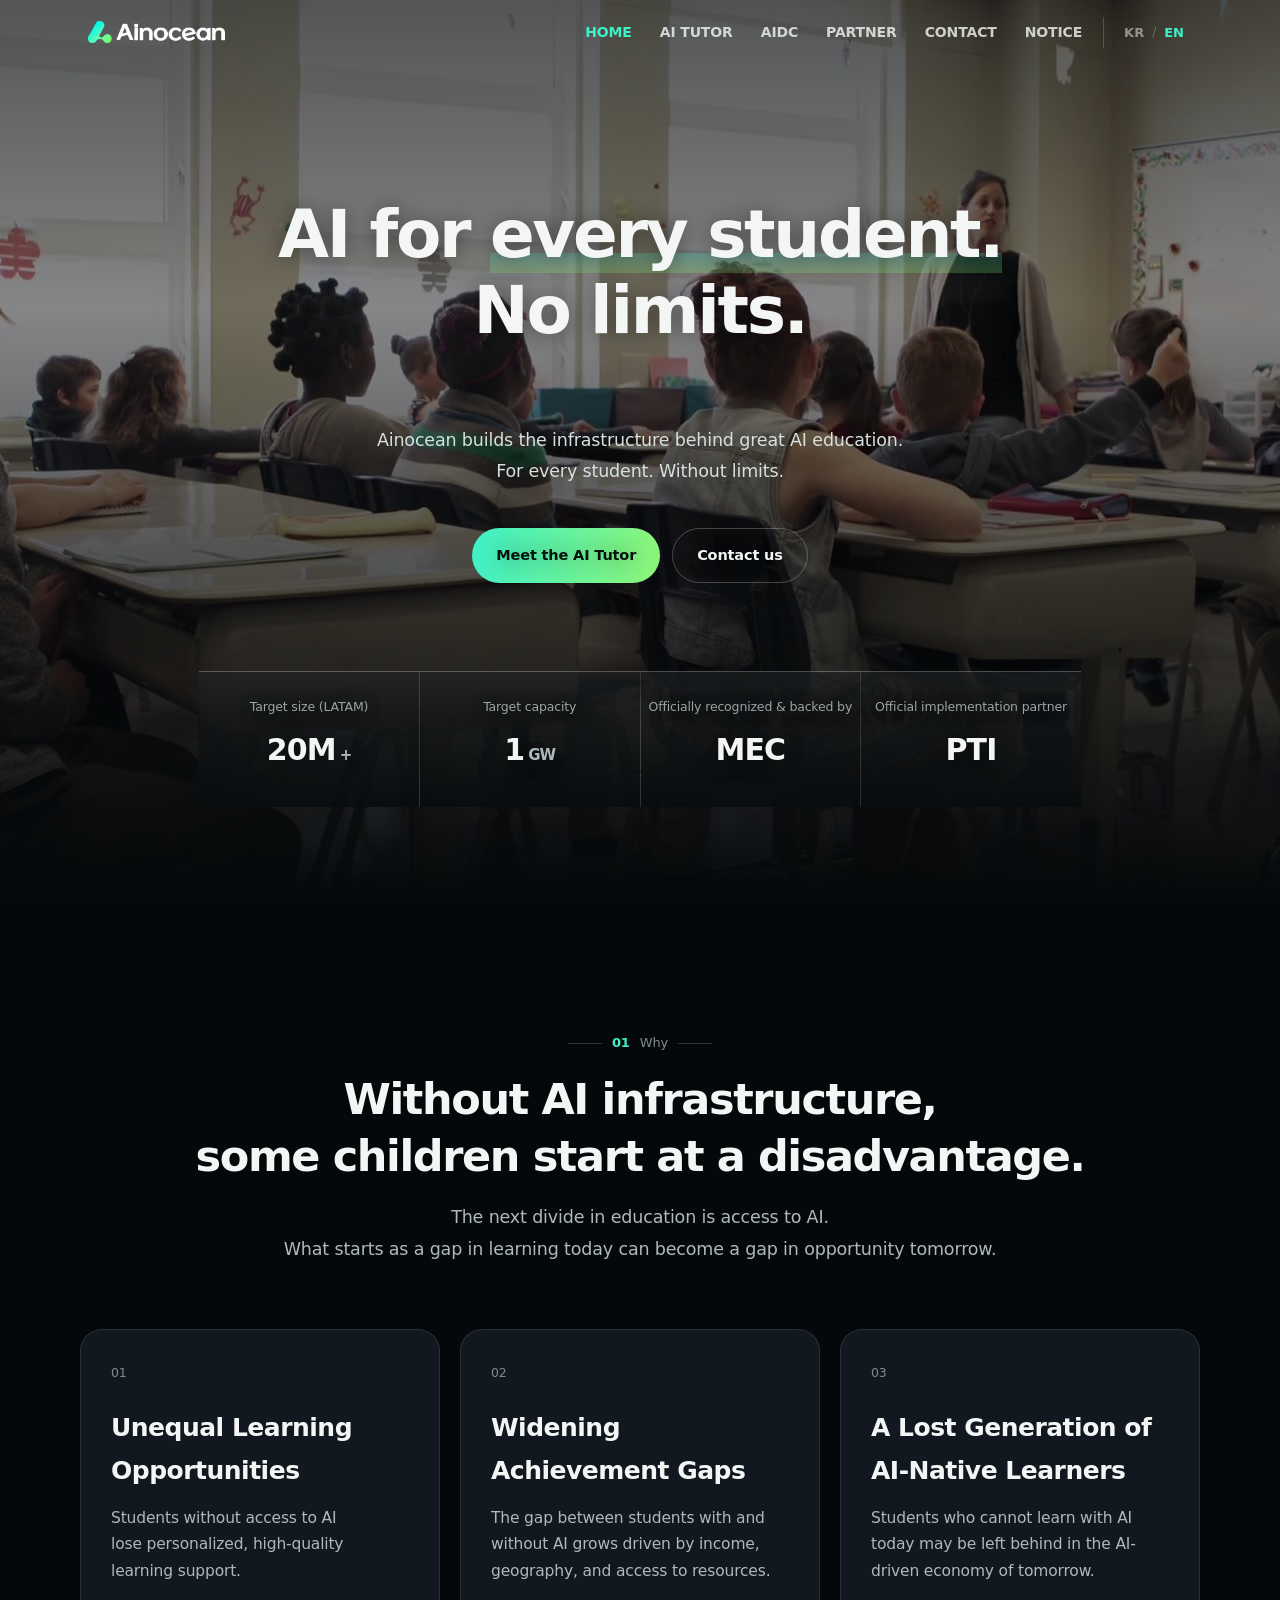
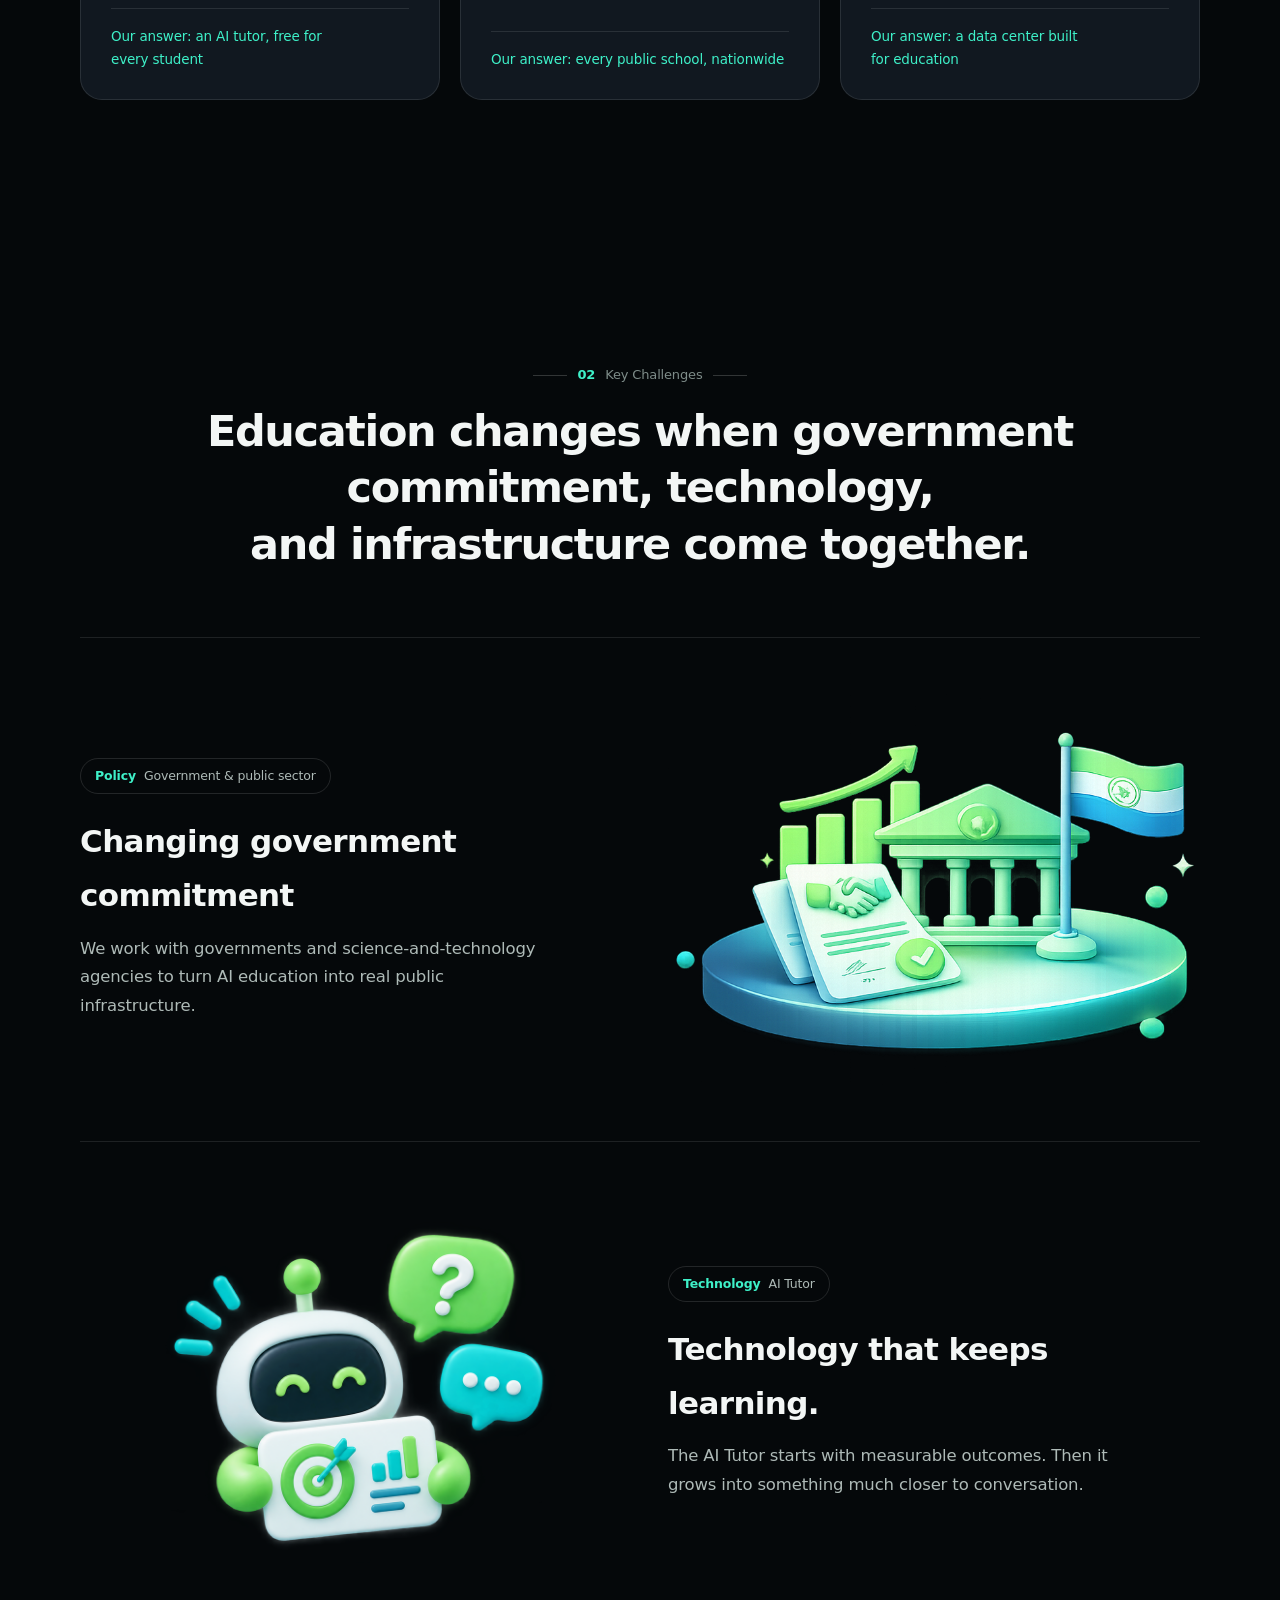
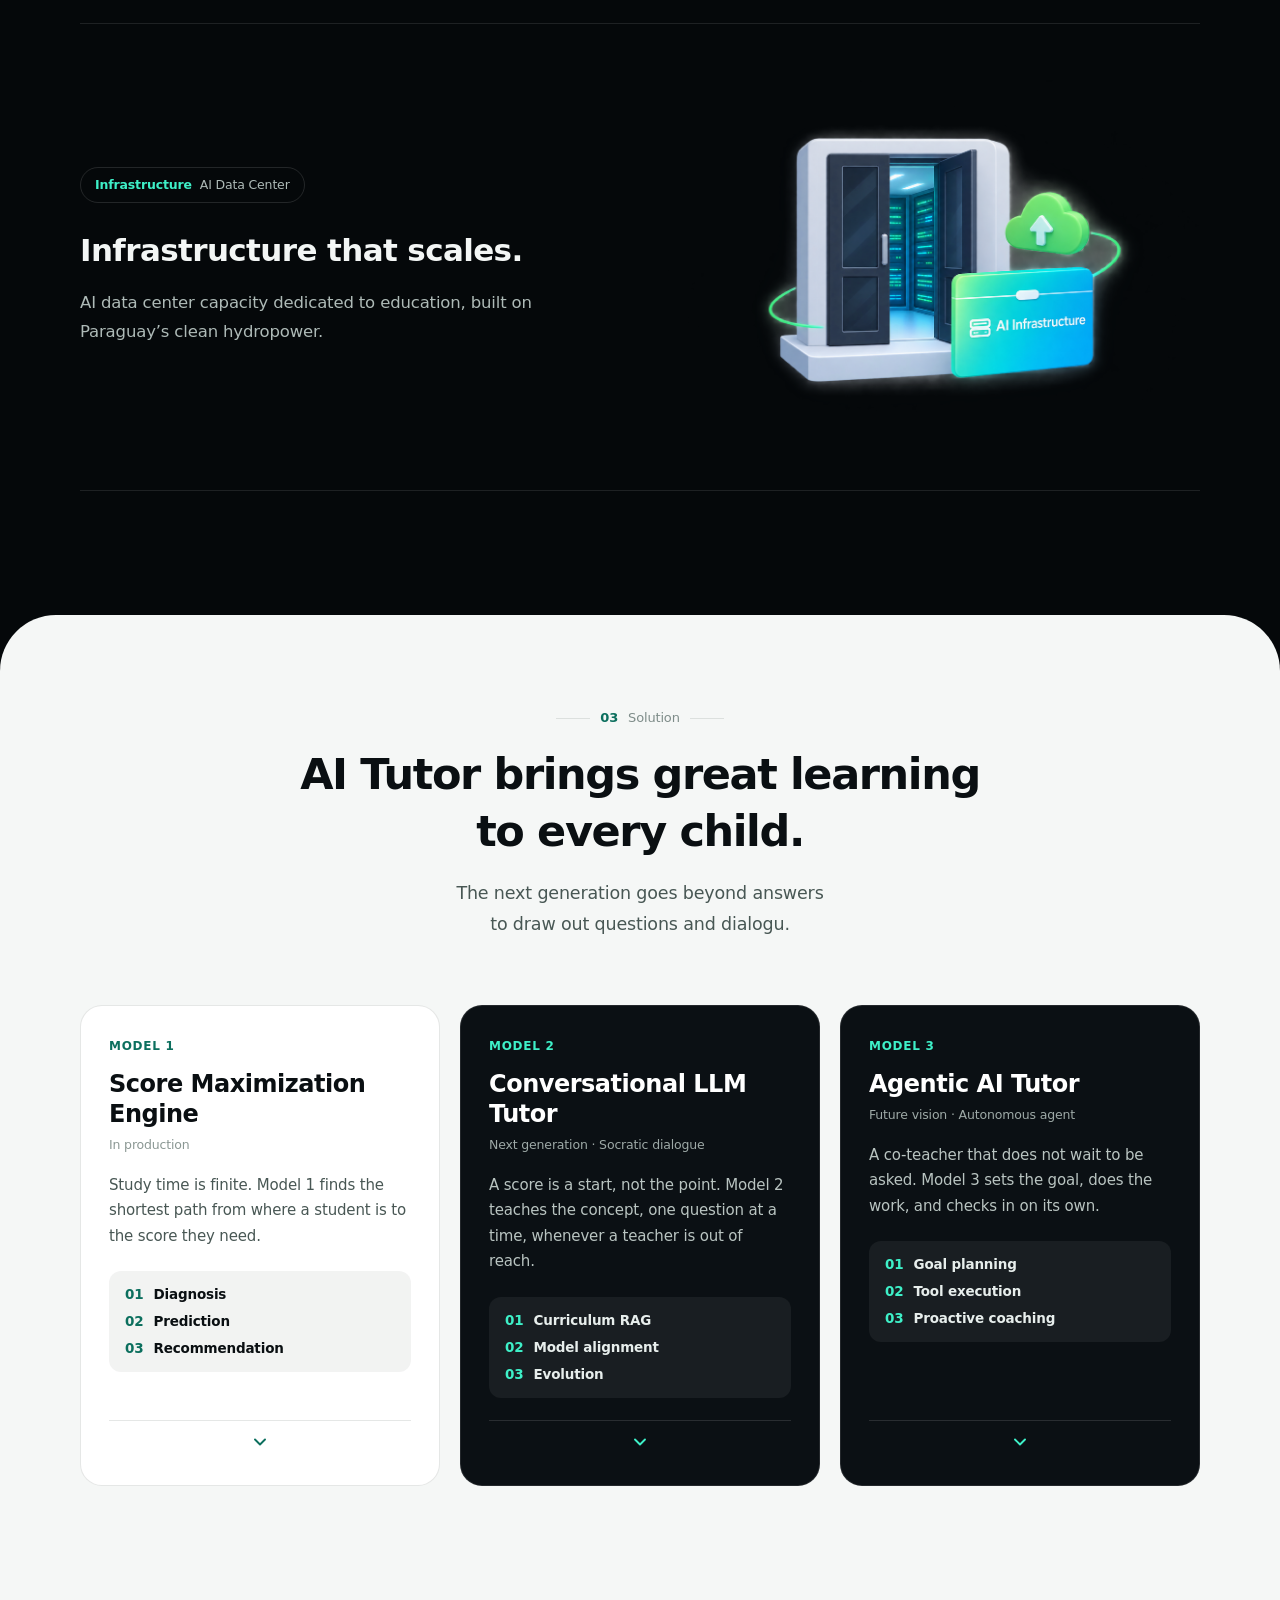
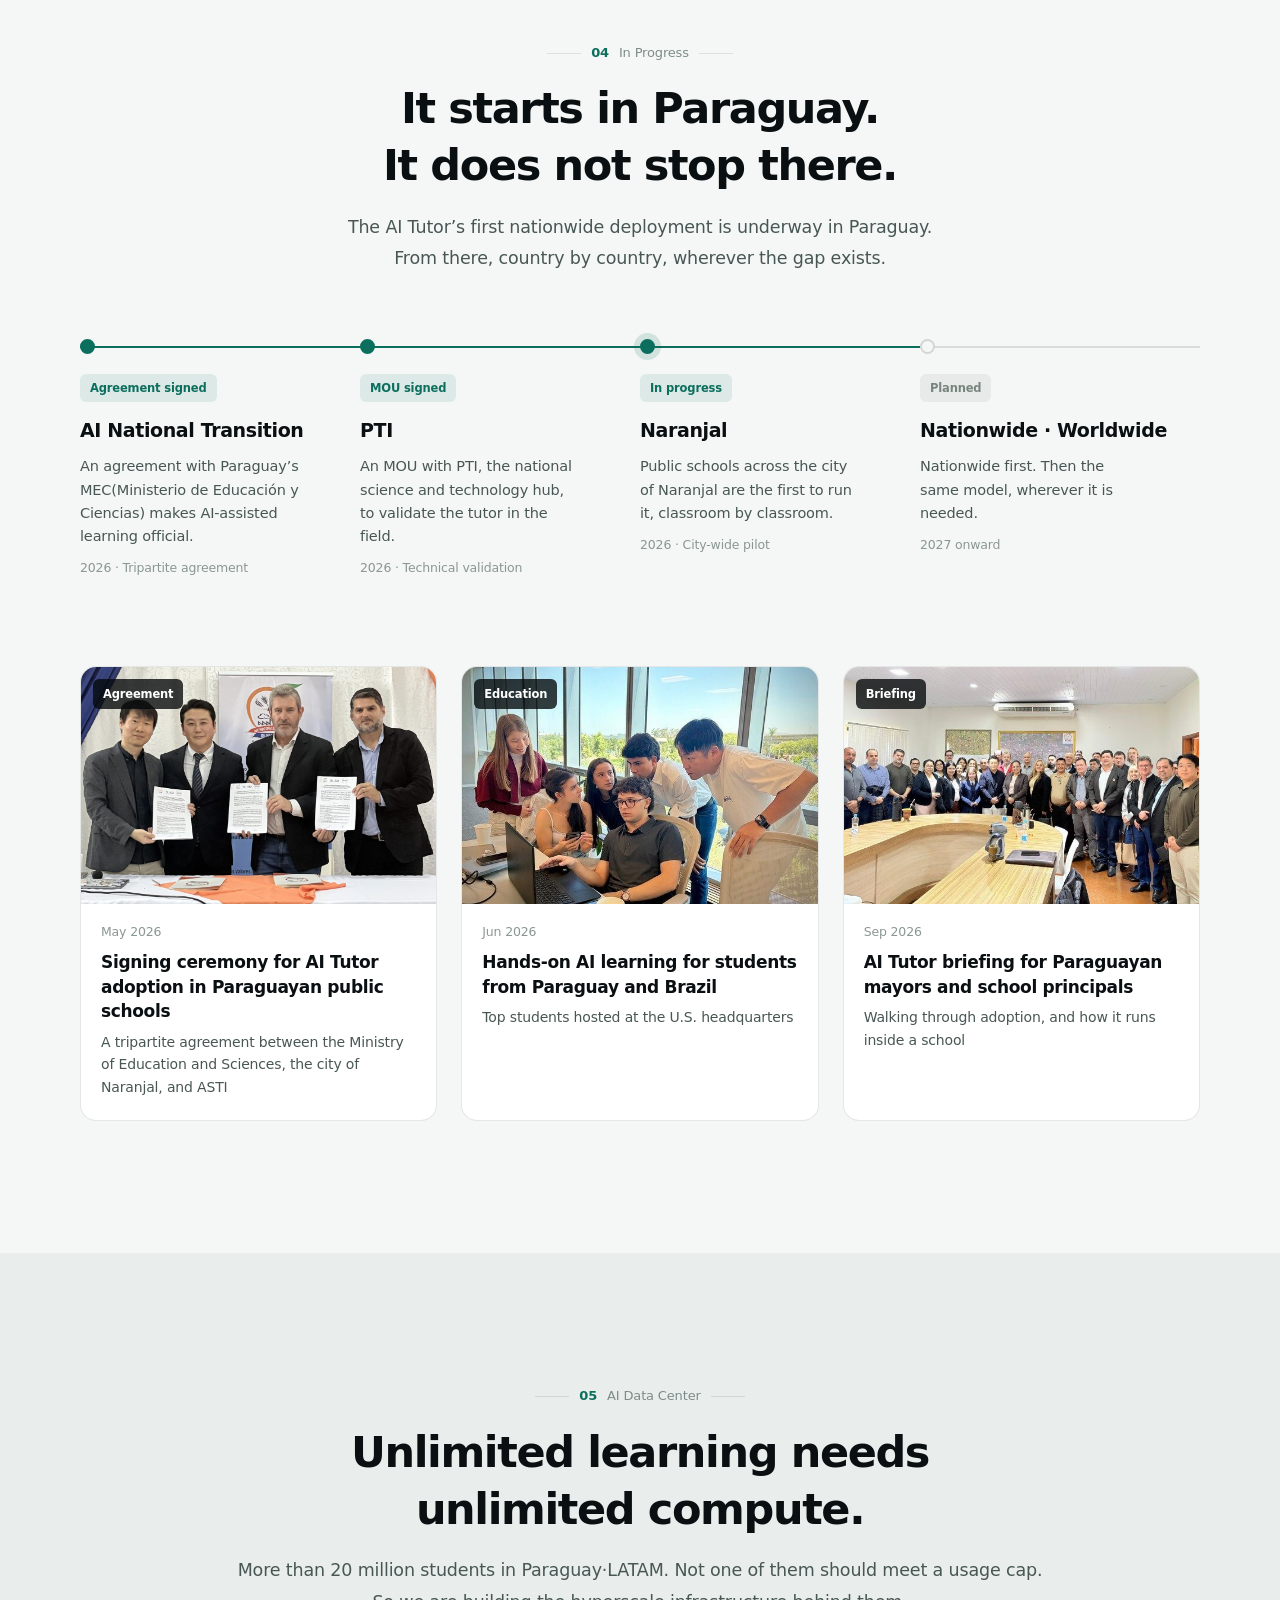
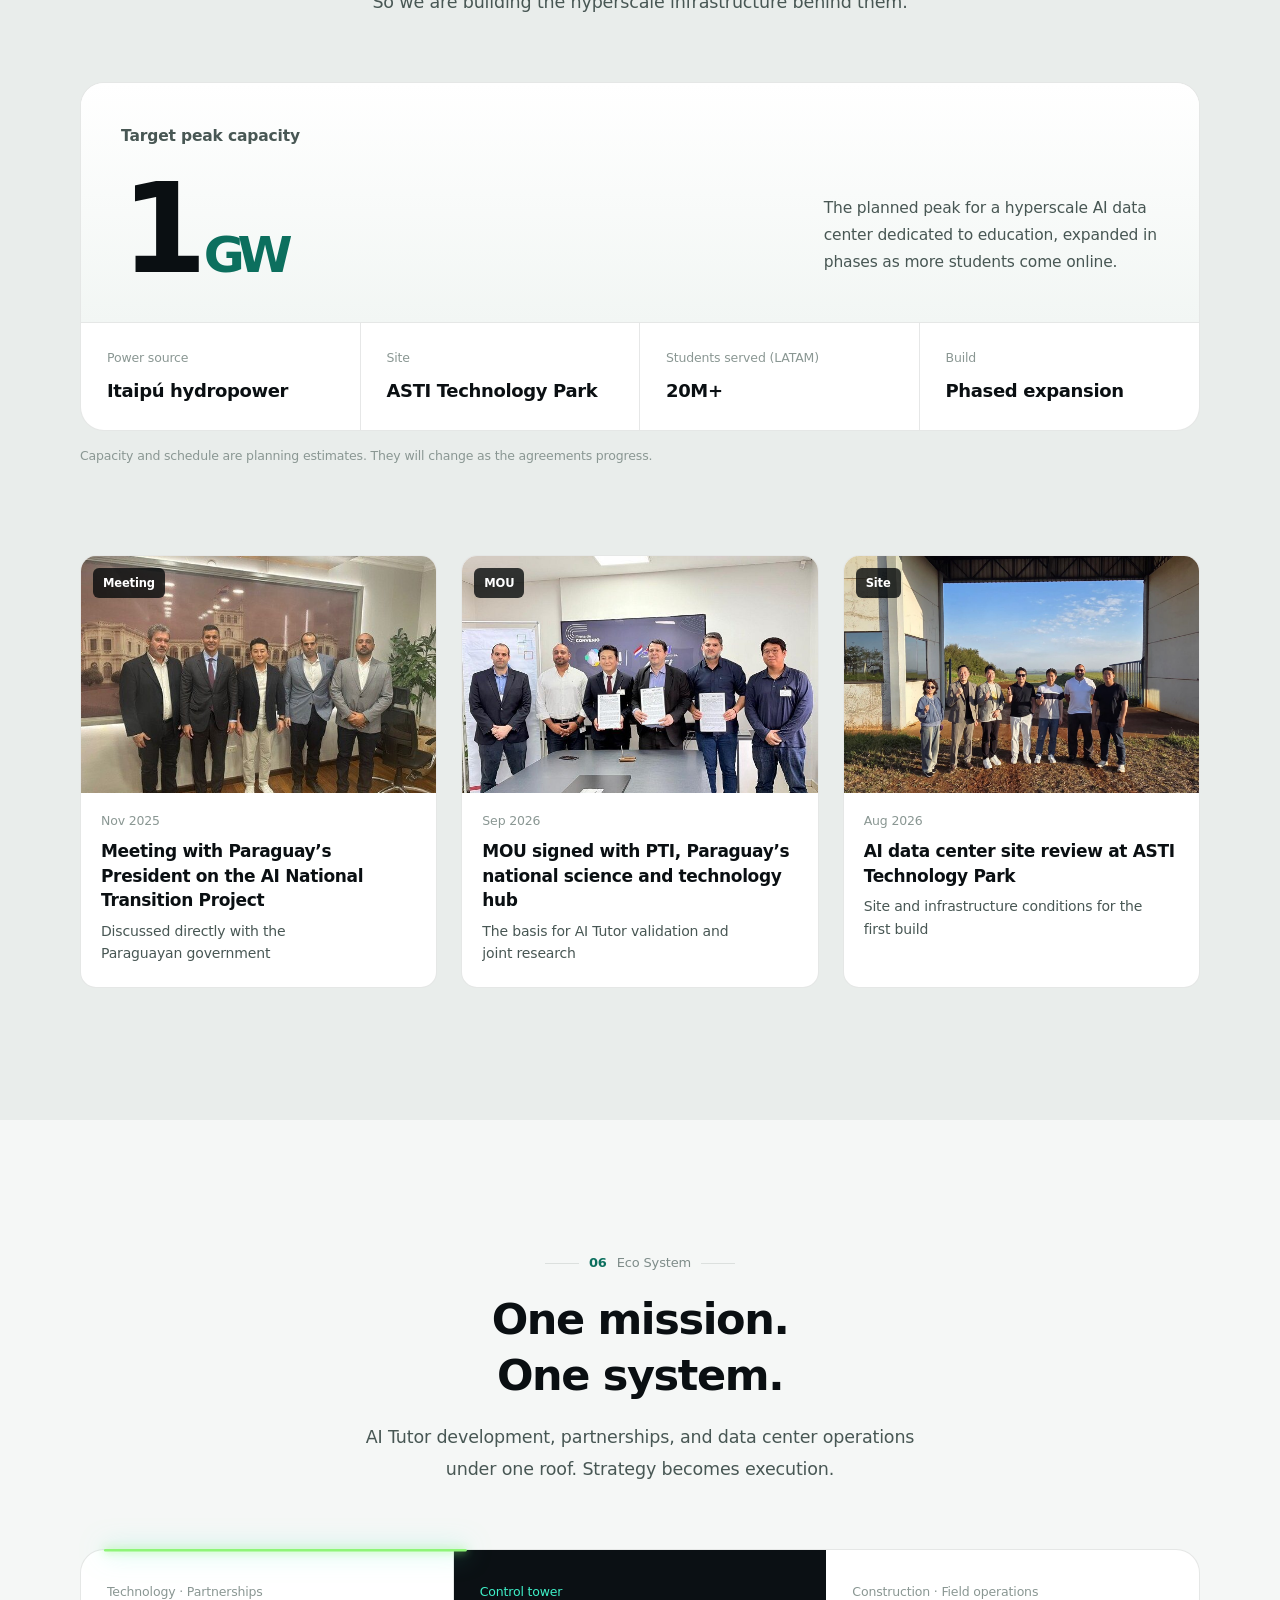
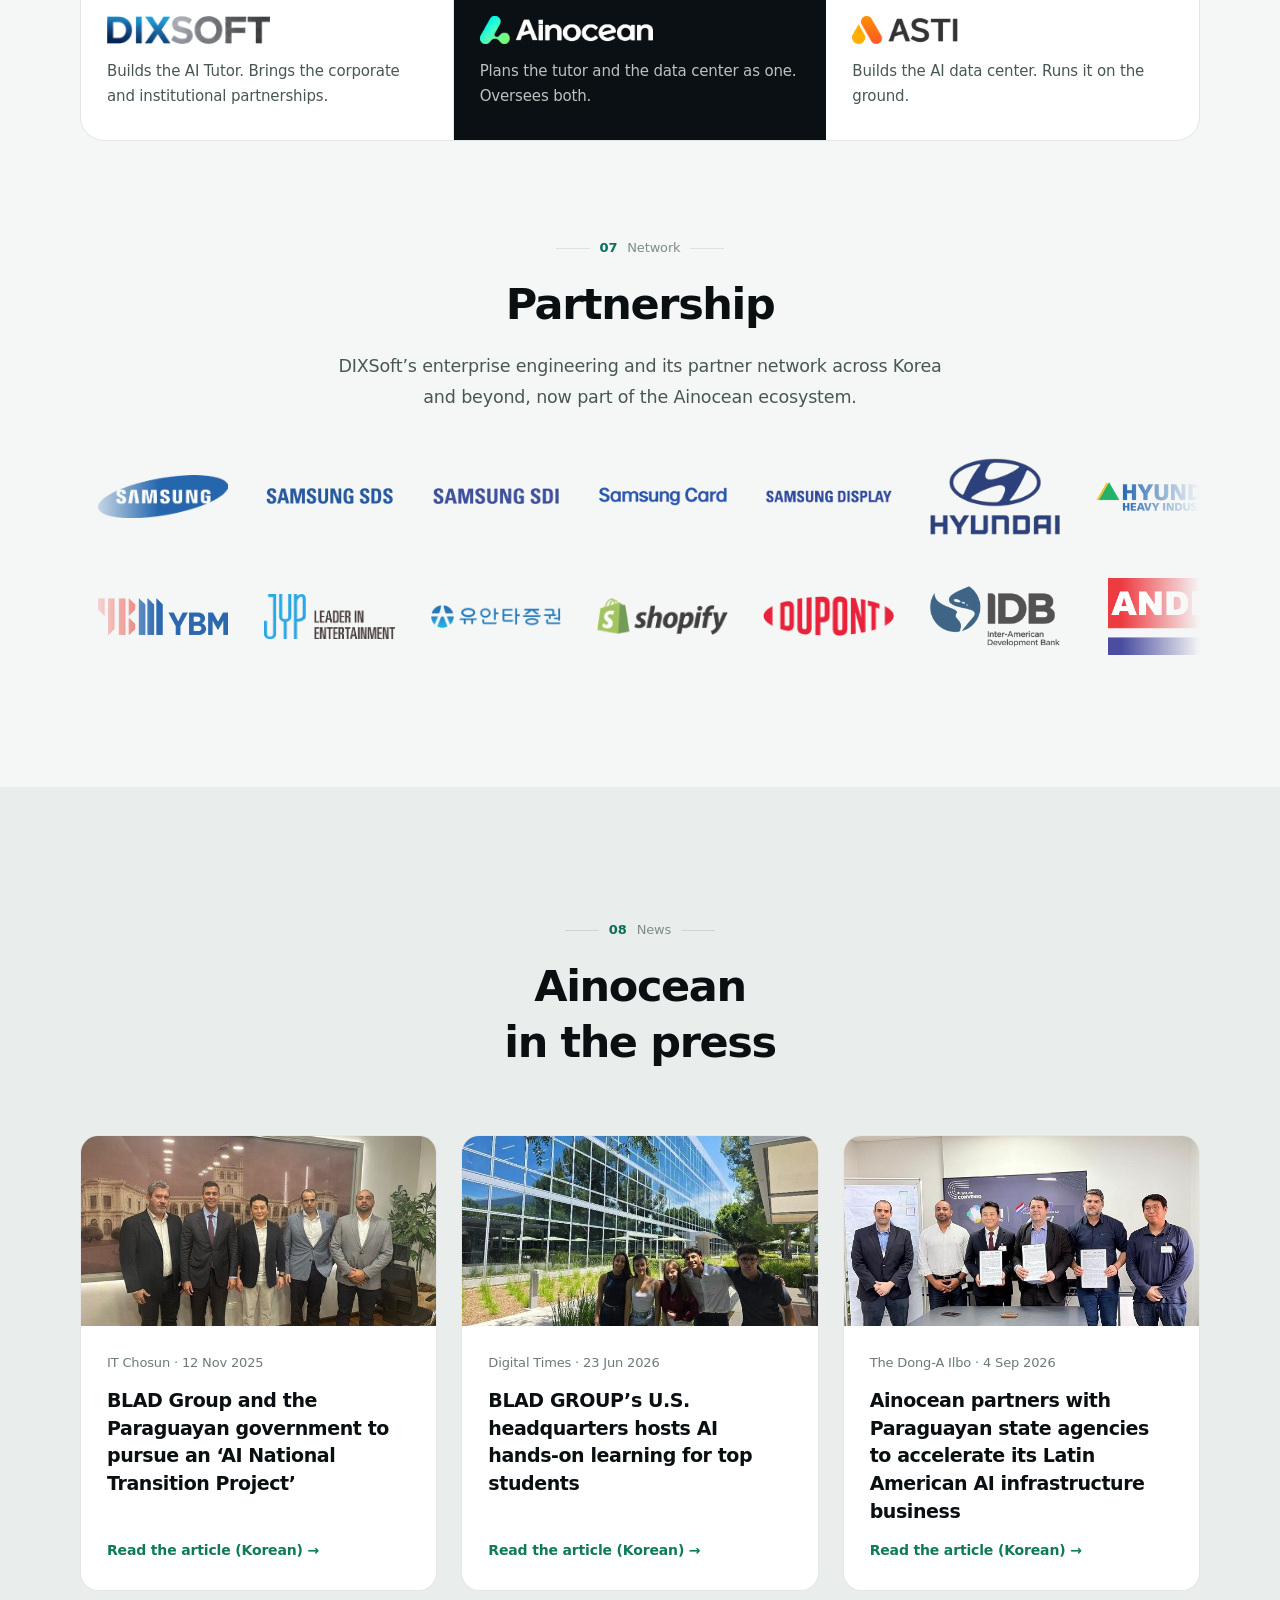
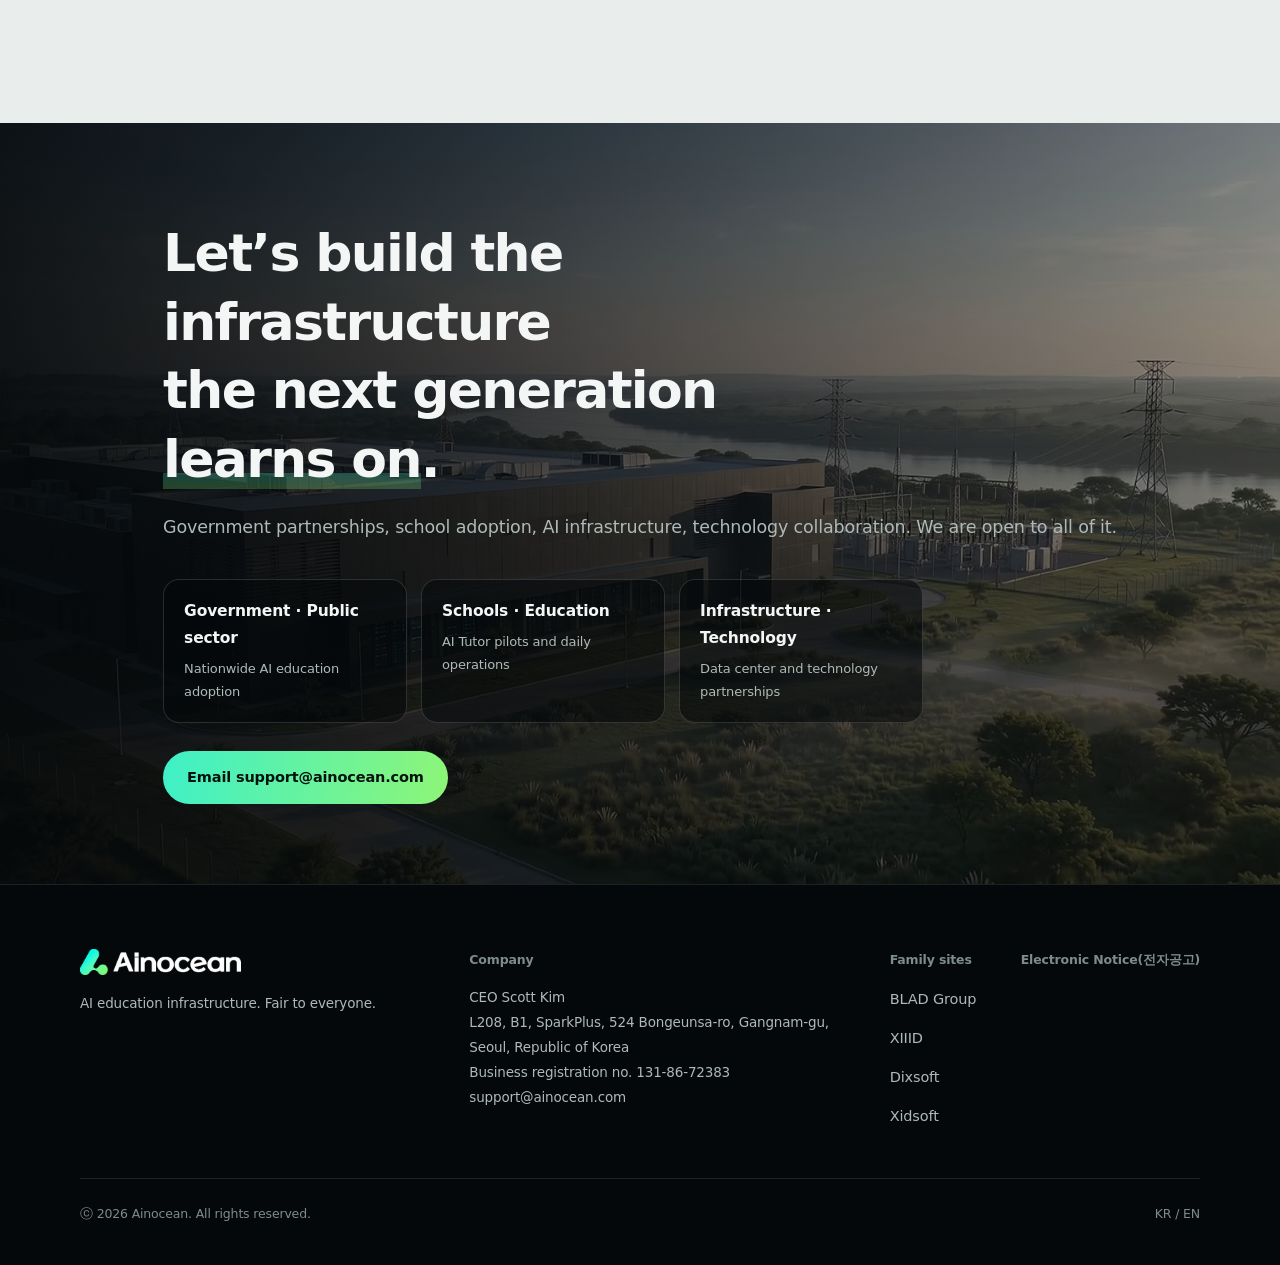
==== commit 0b75042d: "Update index.html" ====
--- a/index.html
+++ b/index.html
@@ -38,6 +38,7 @@
         <a href="#aidc">AIDC</a>
         <a href="#partner">PARTNER</a>
         <a href="#contact">CONTACT</a>
+        <a href="/notice2">NOTICE</a>
       </nav>
       <div class="lang">
         <a href="kr.html" data-lang="ko">KR</a>
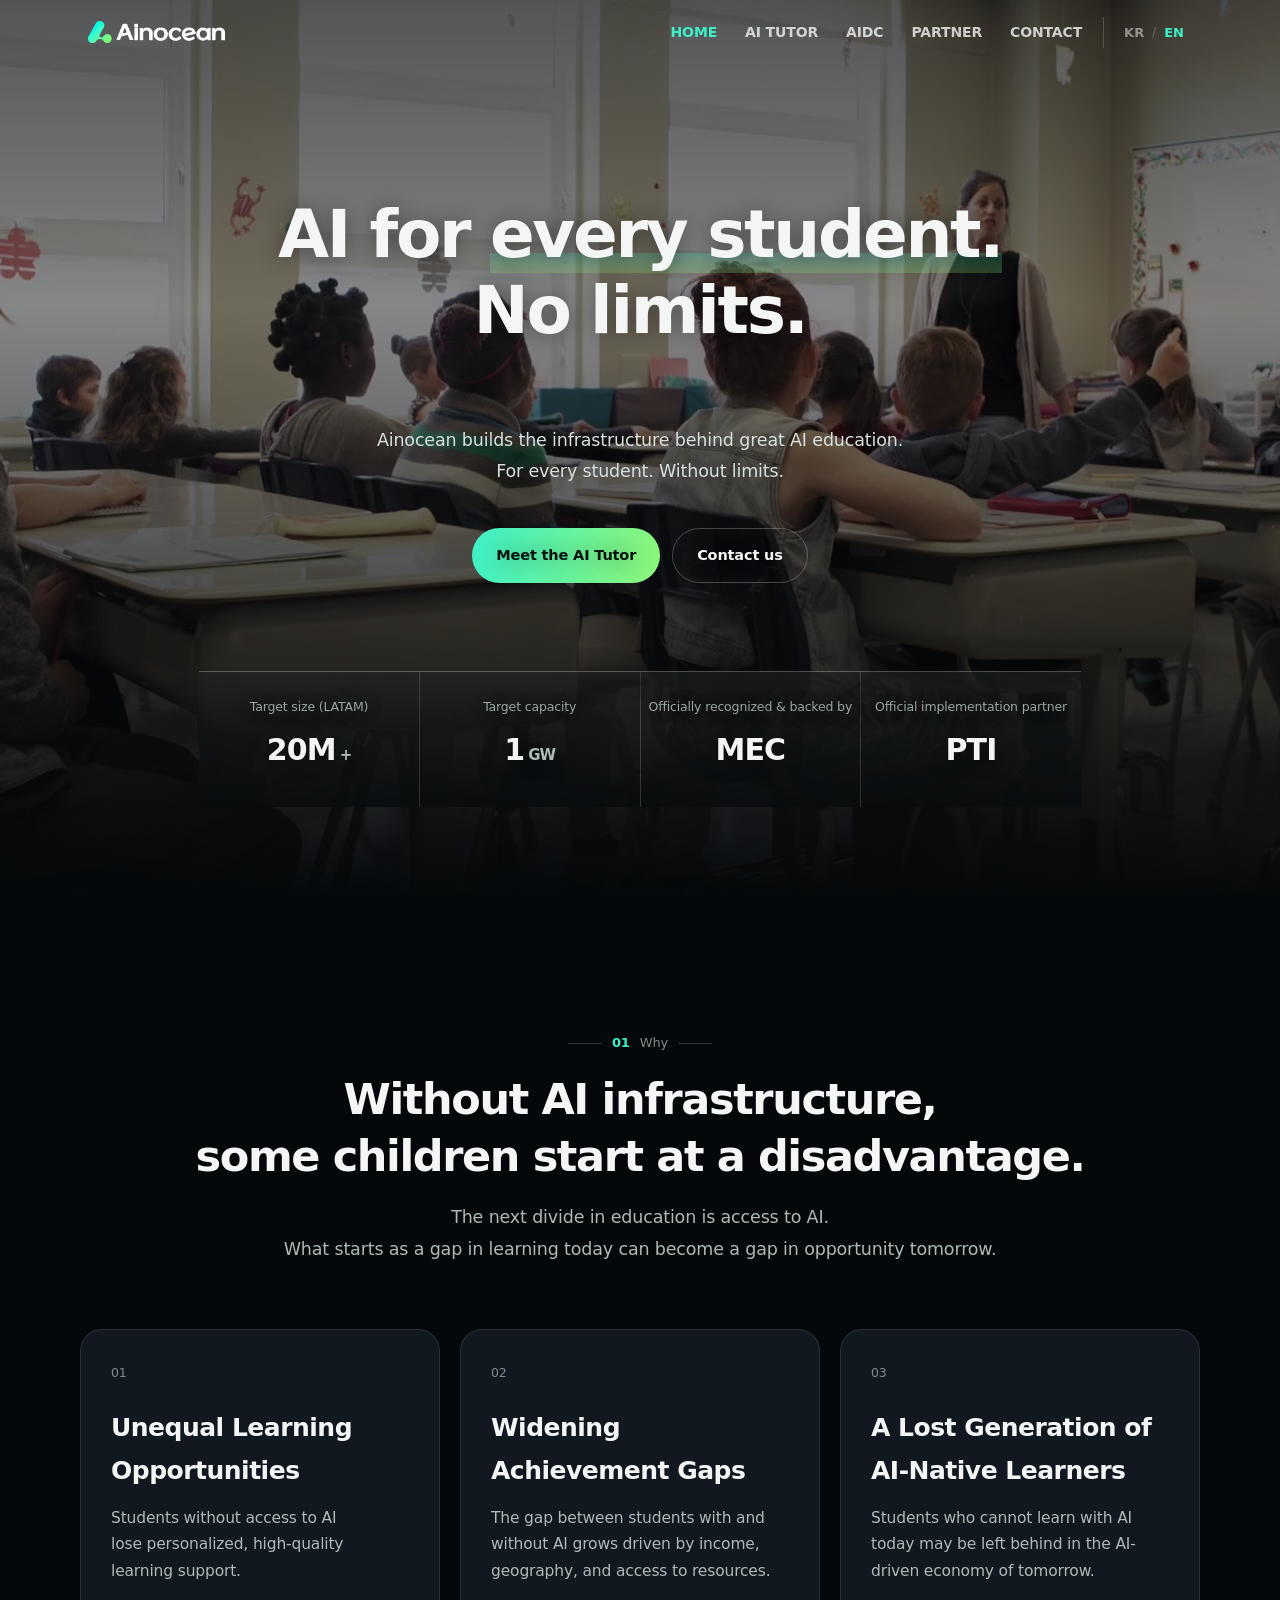
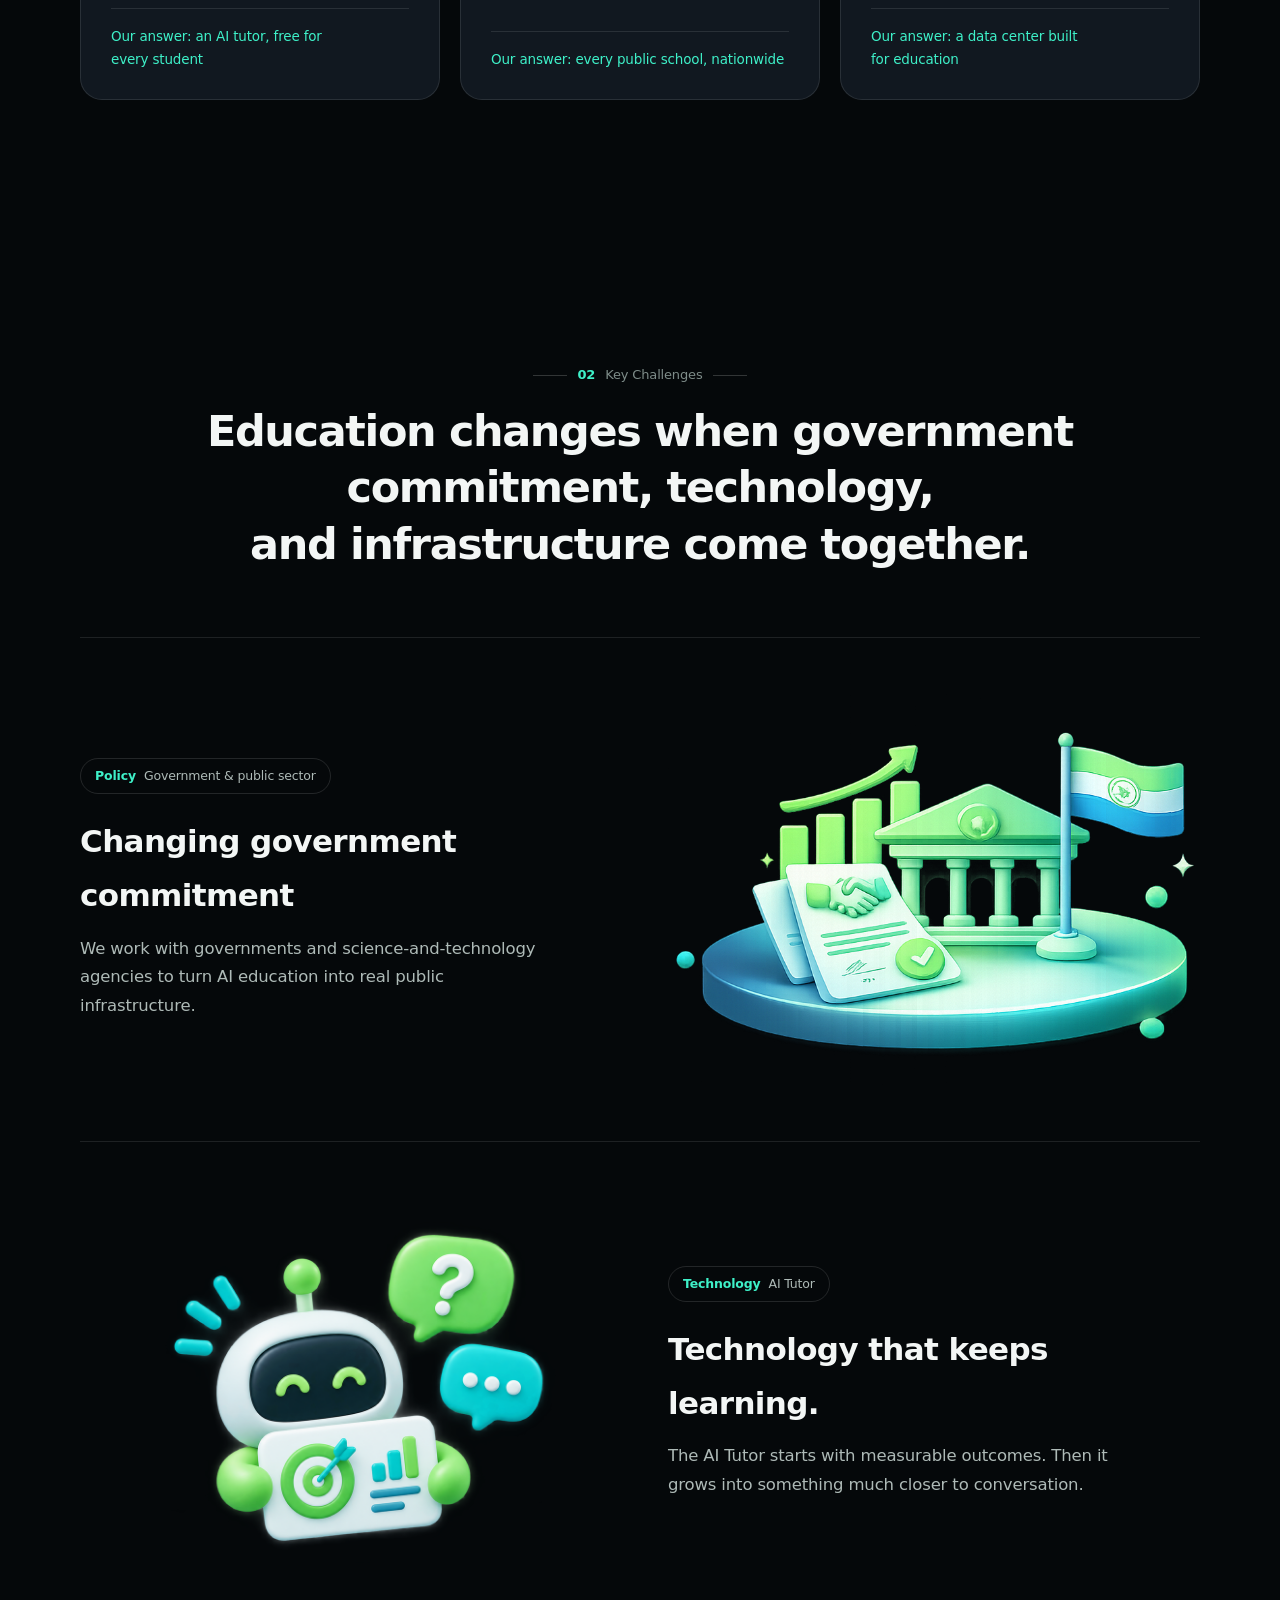
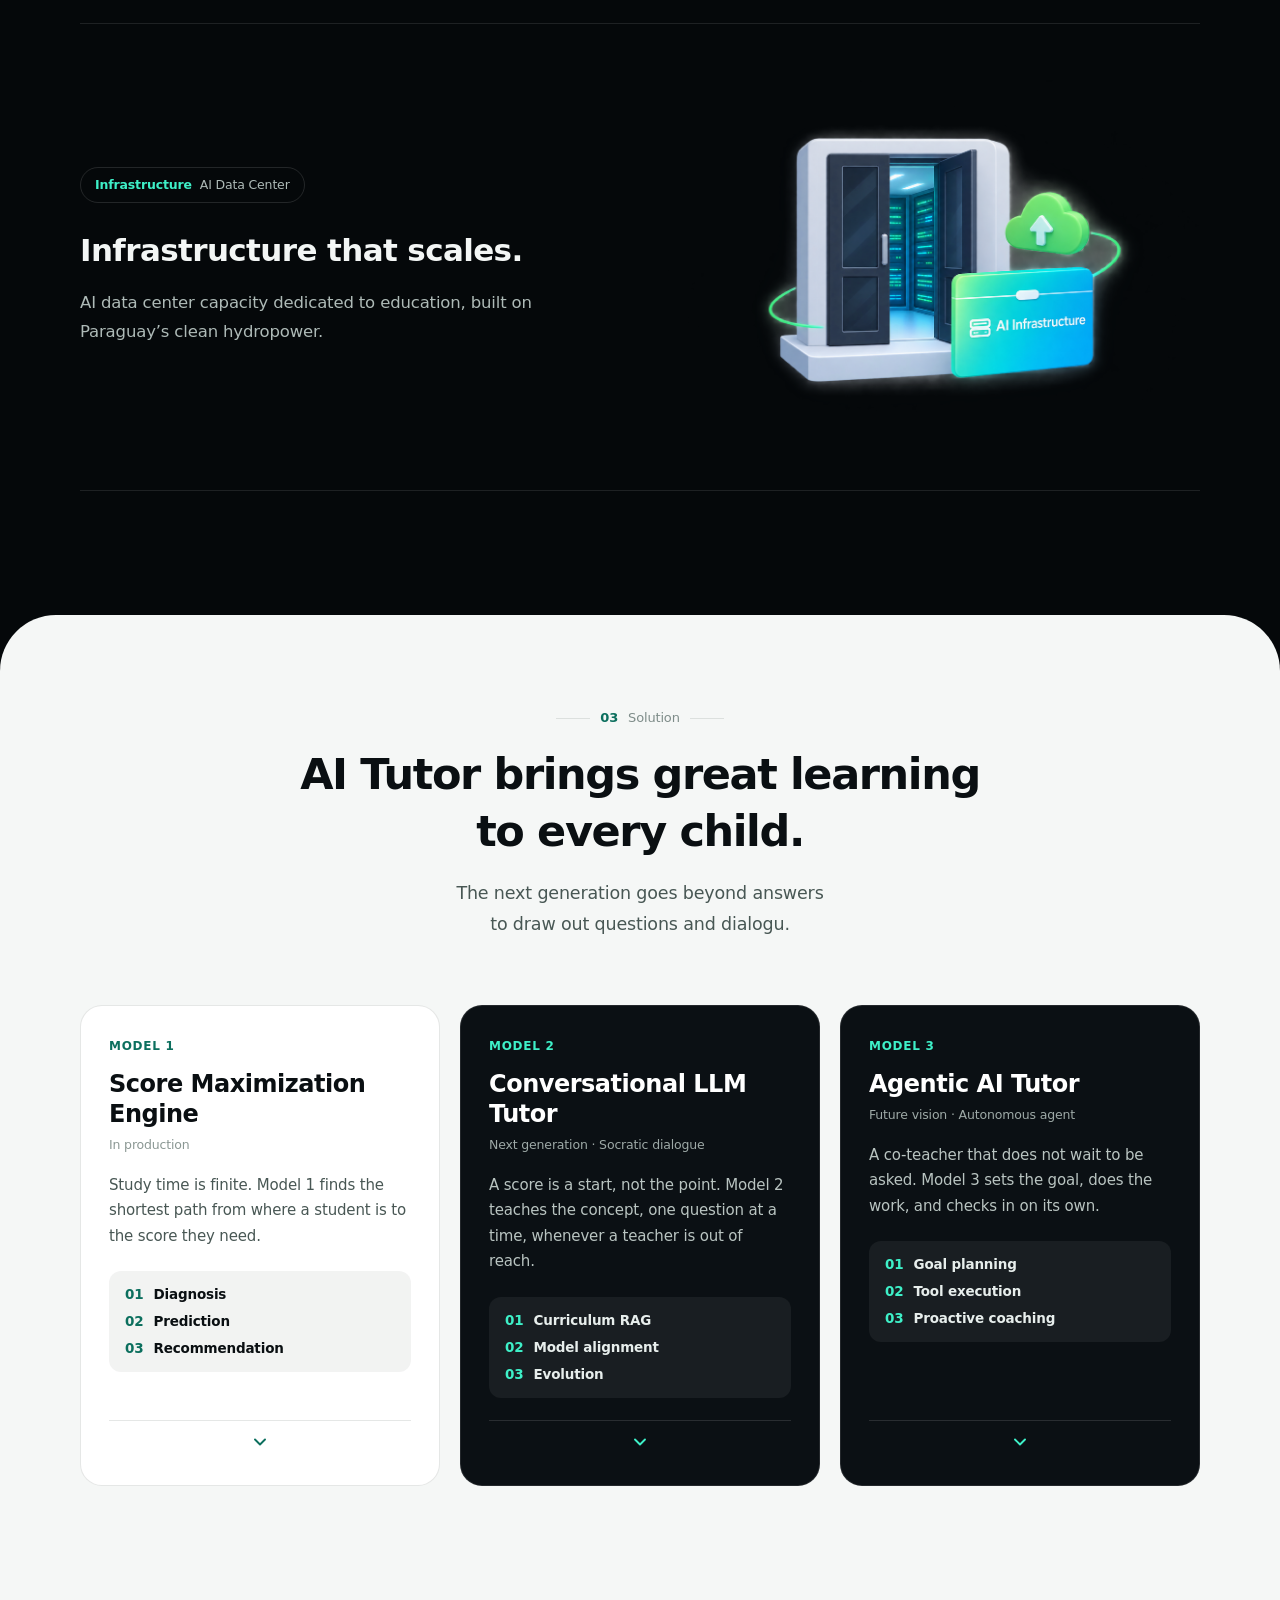
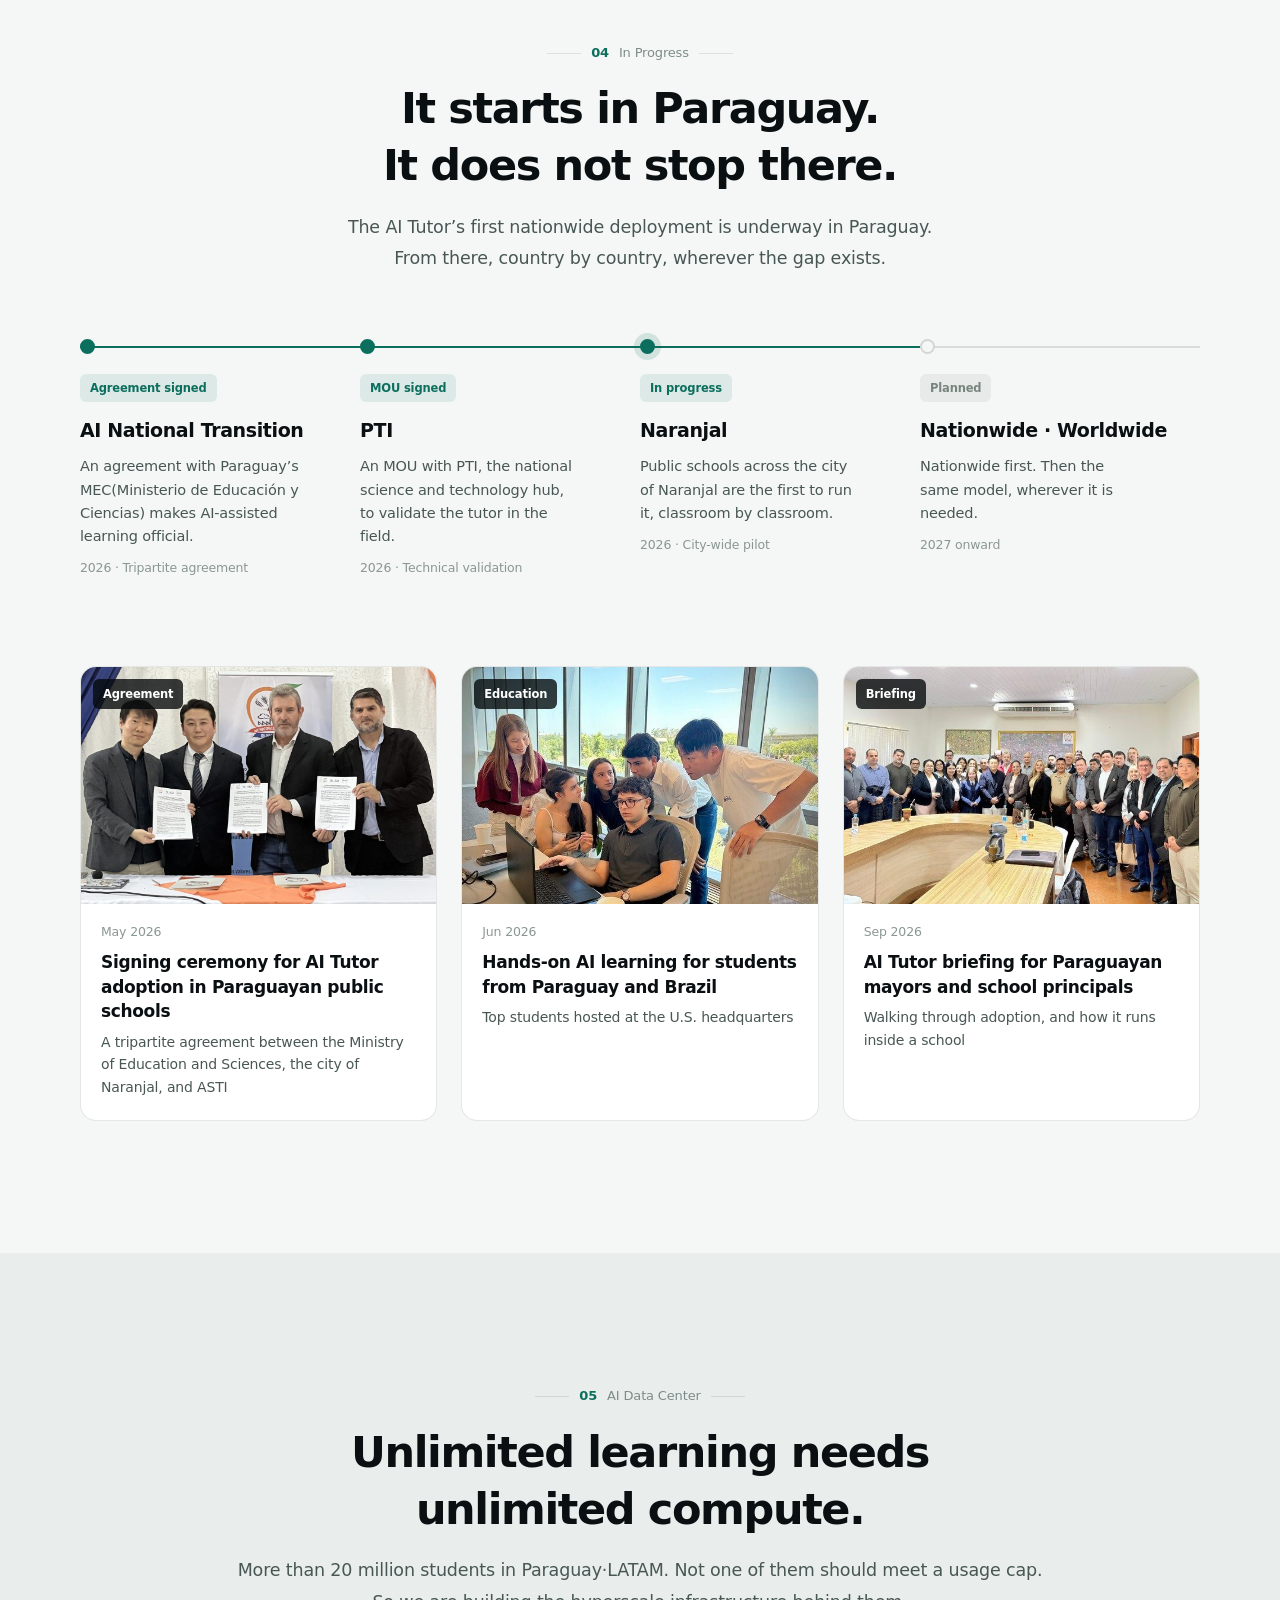
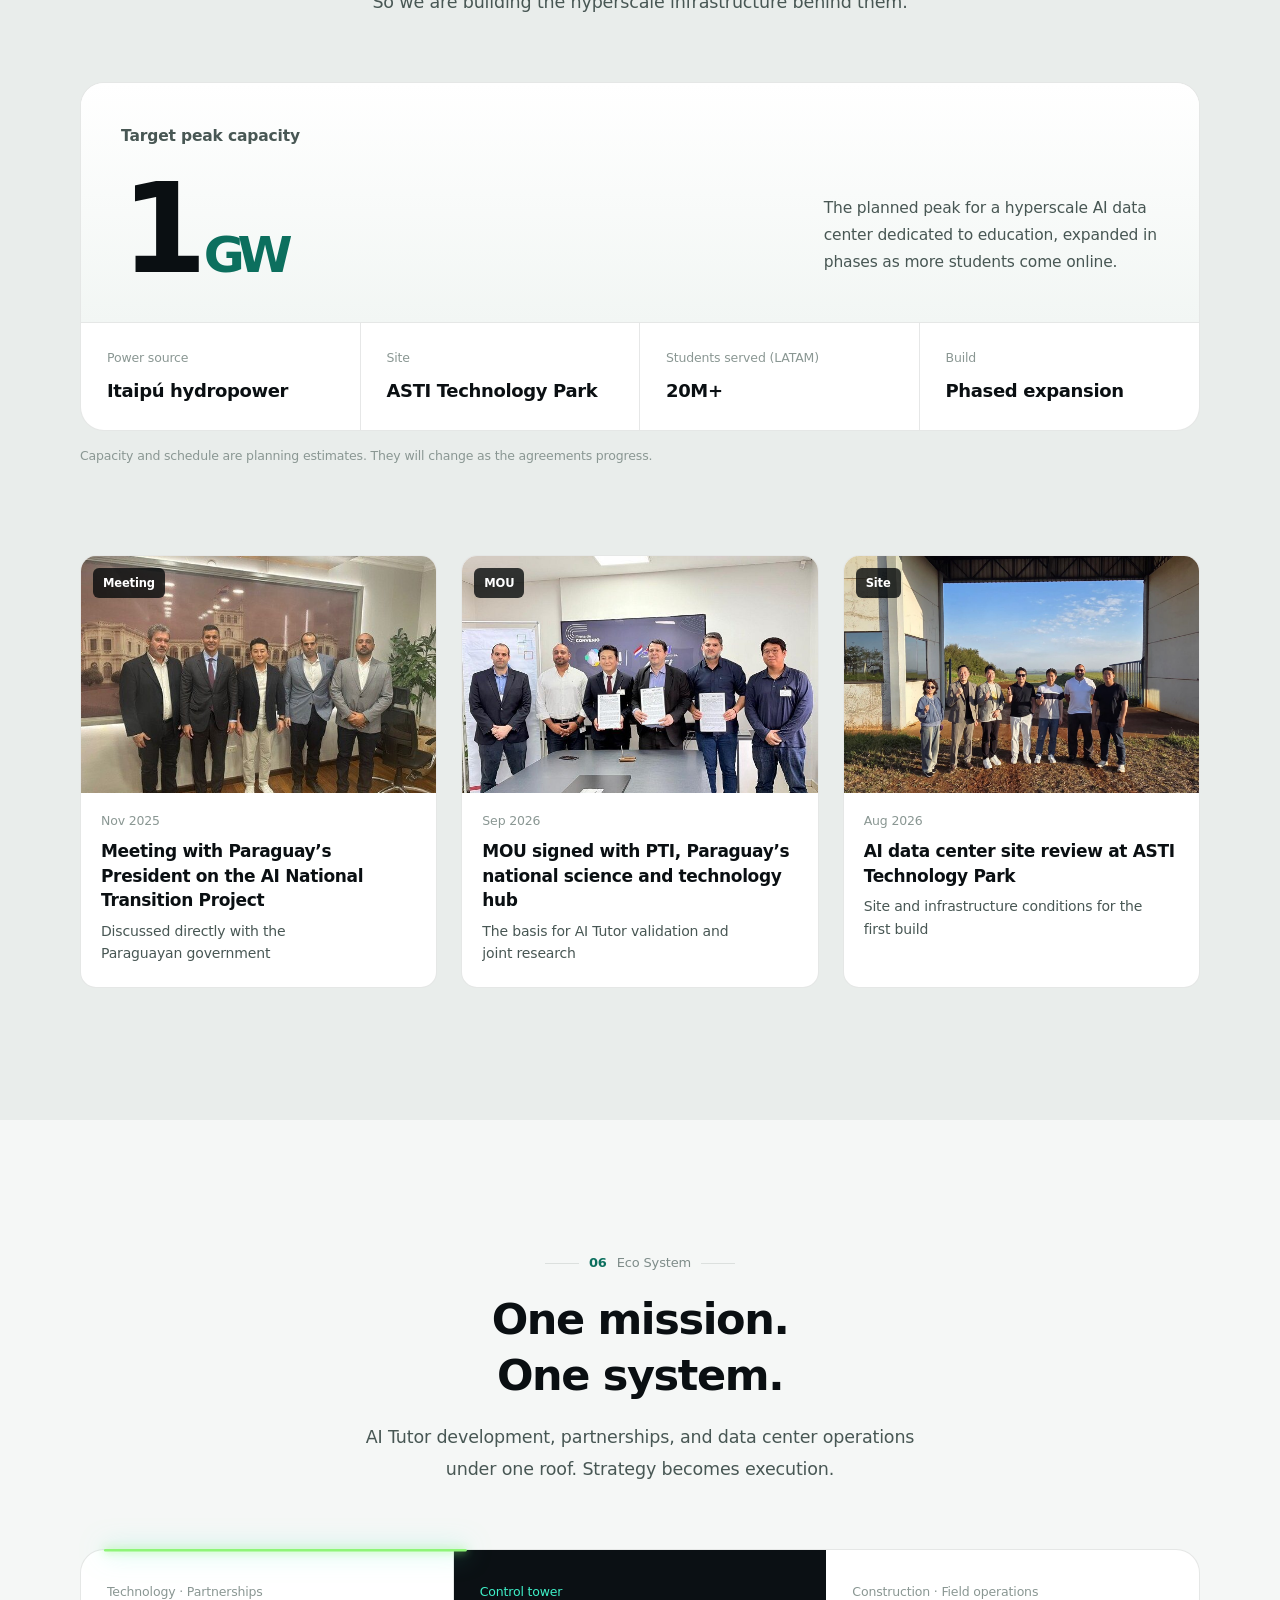
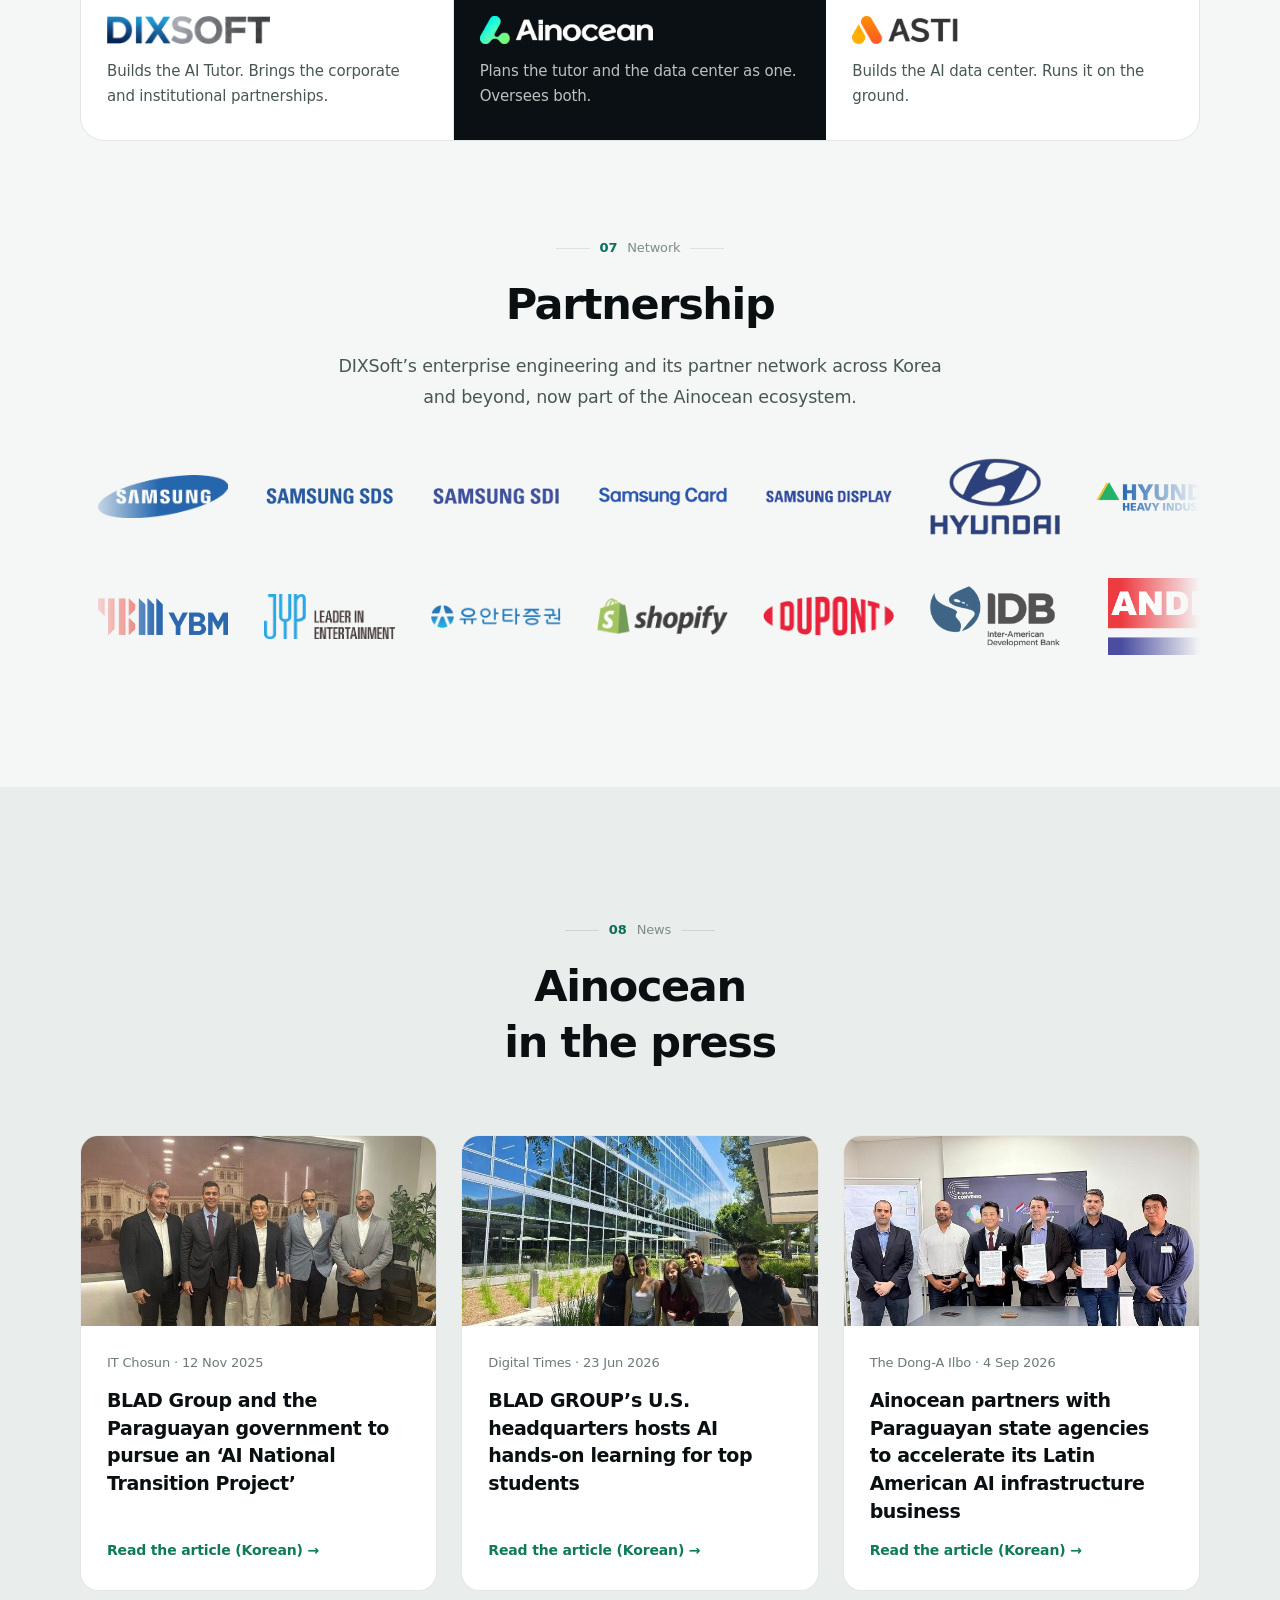
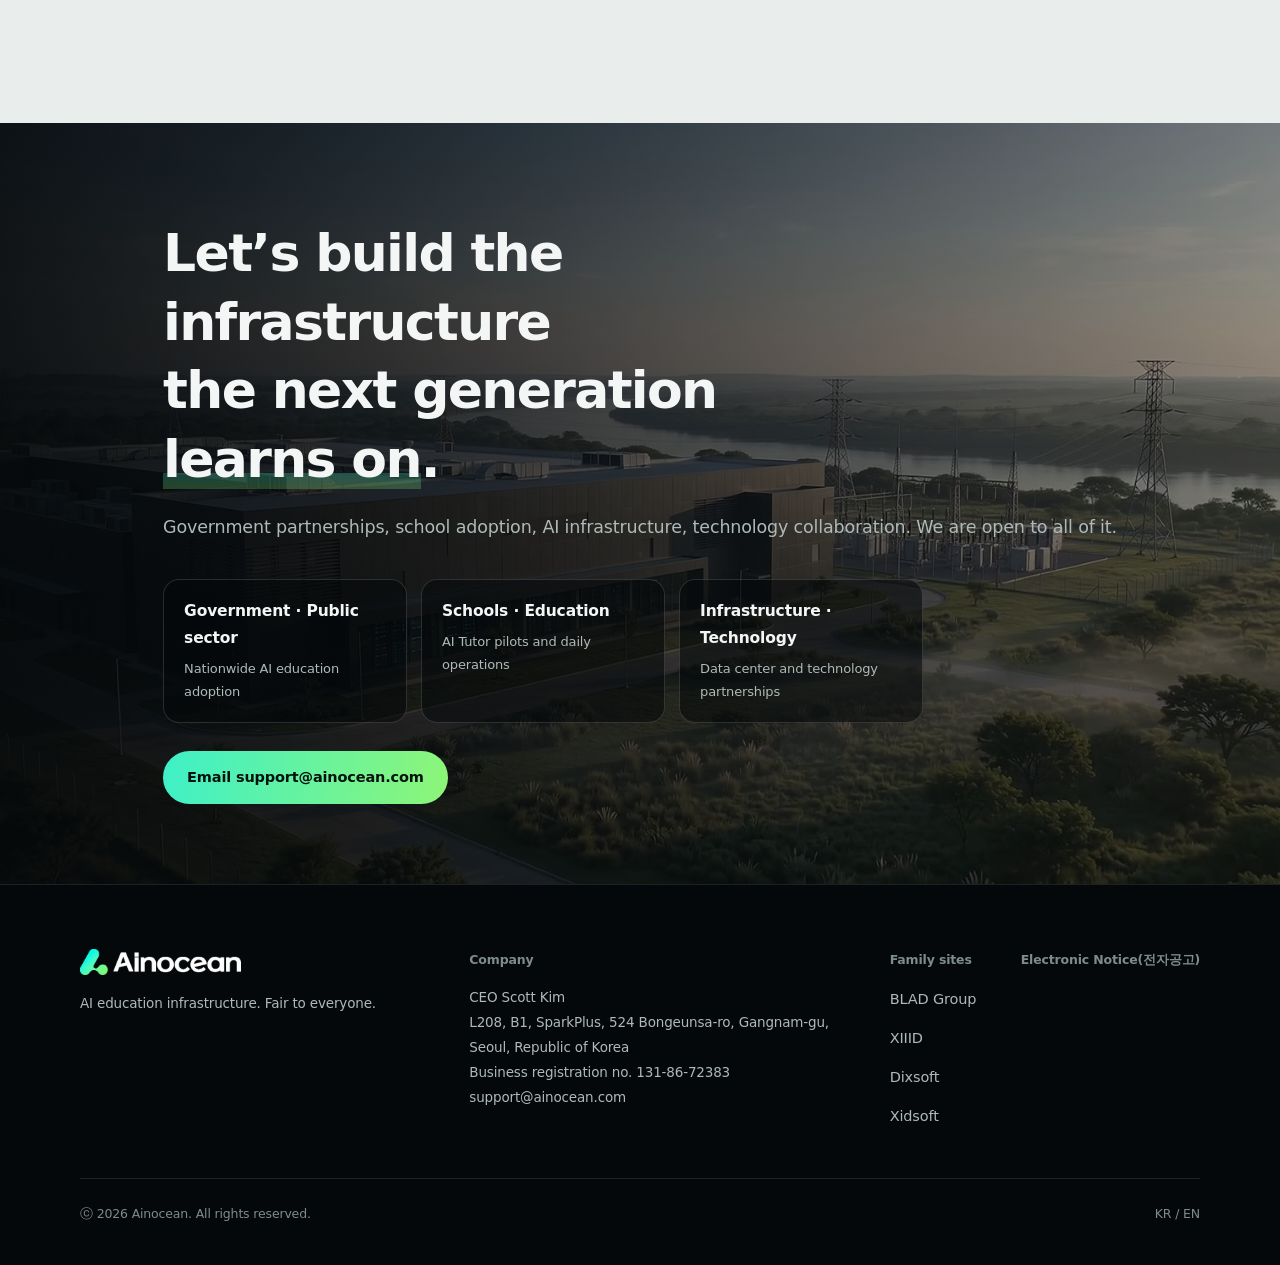
==== commit 412c4836: "Update index.html" ====
--- a/index.html
+++ b/index.html
@@ -38,7 +38,6 @@
         <a href="#aidc">AIDC</a>
         <a href="#partner">PARTNER</a>
         <a href="#contact">CONTACT</a>
-        <a href="/notice2">NOTICE</a>
       </nav>
       <div class="lang">
         <a href="kr.html" data-lang="ko">KR</a>
